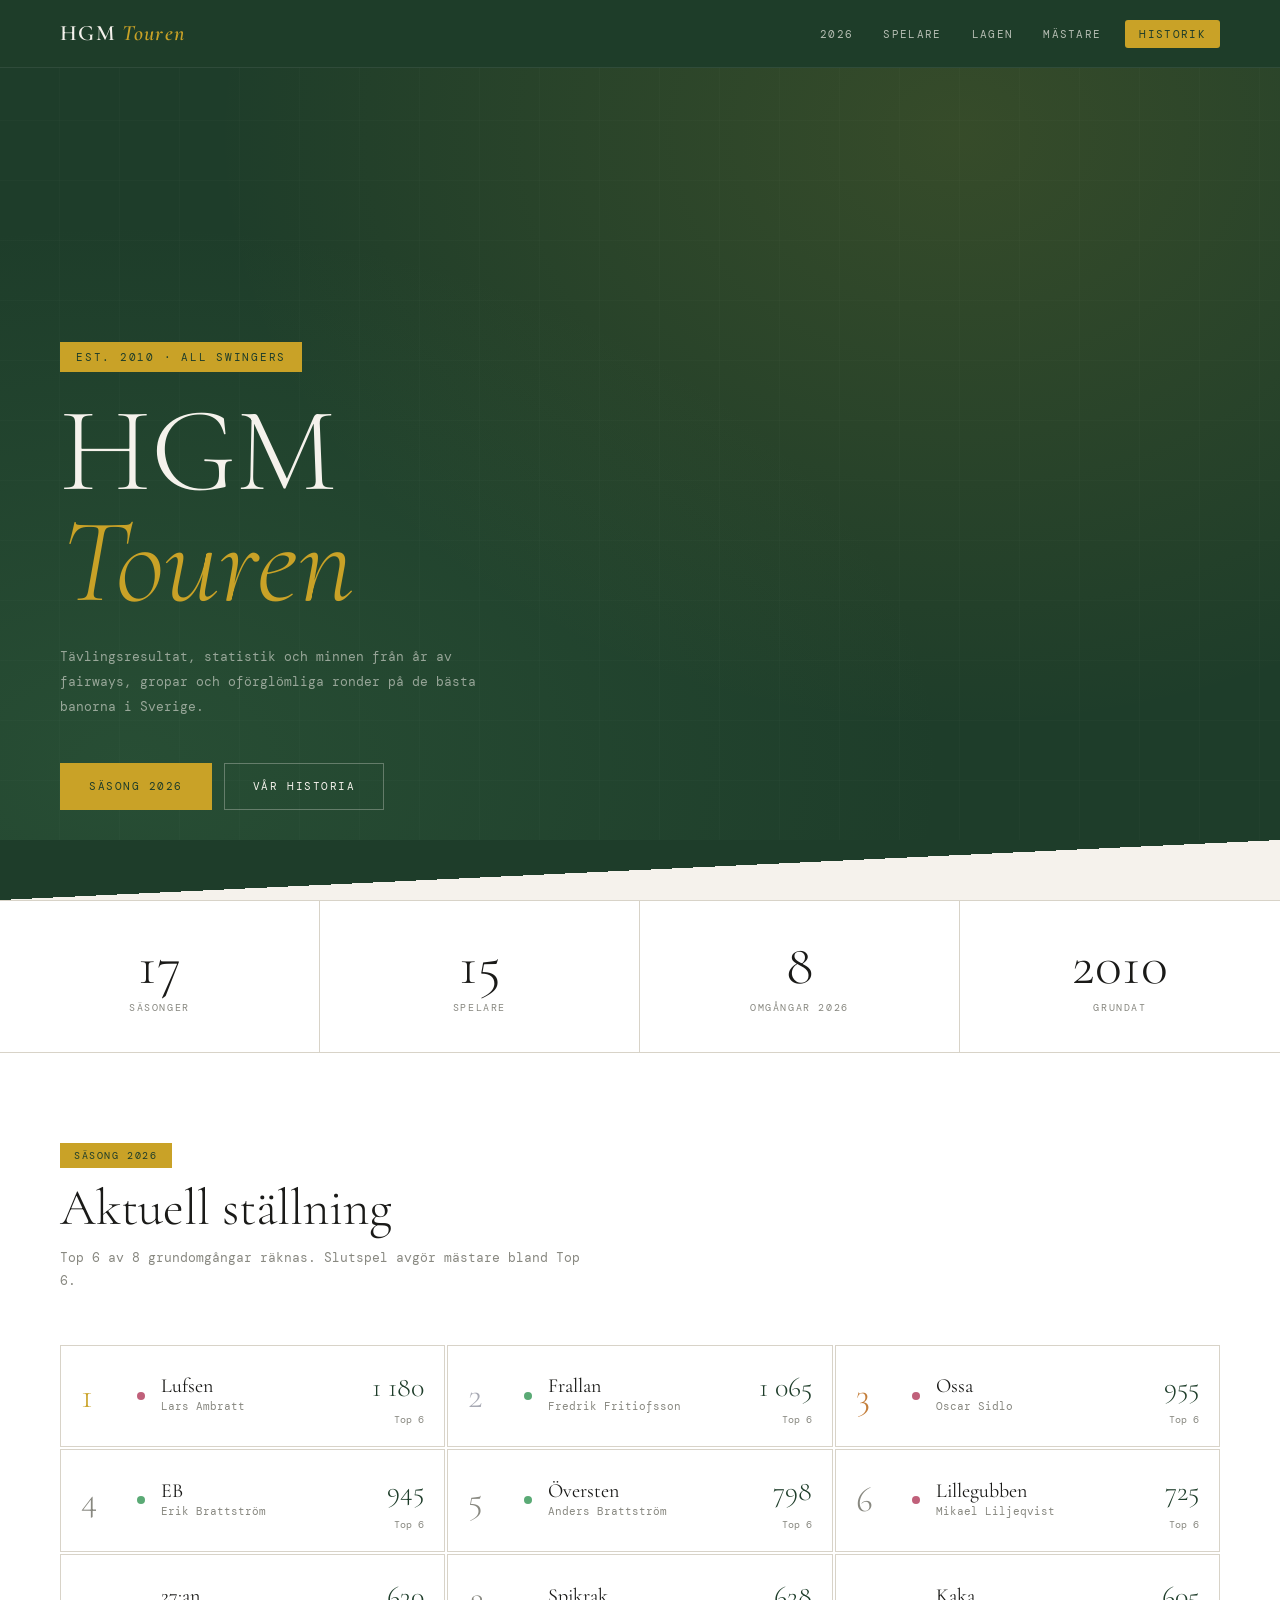
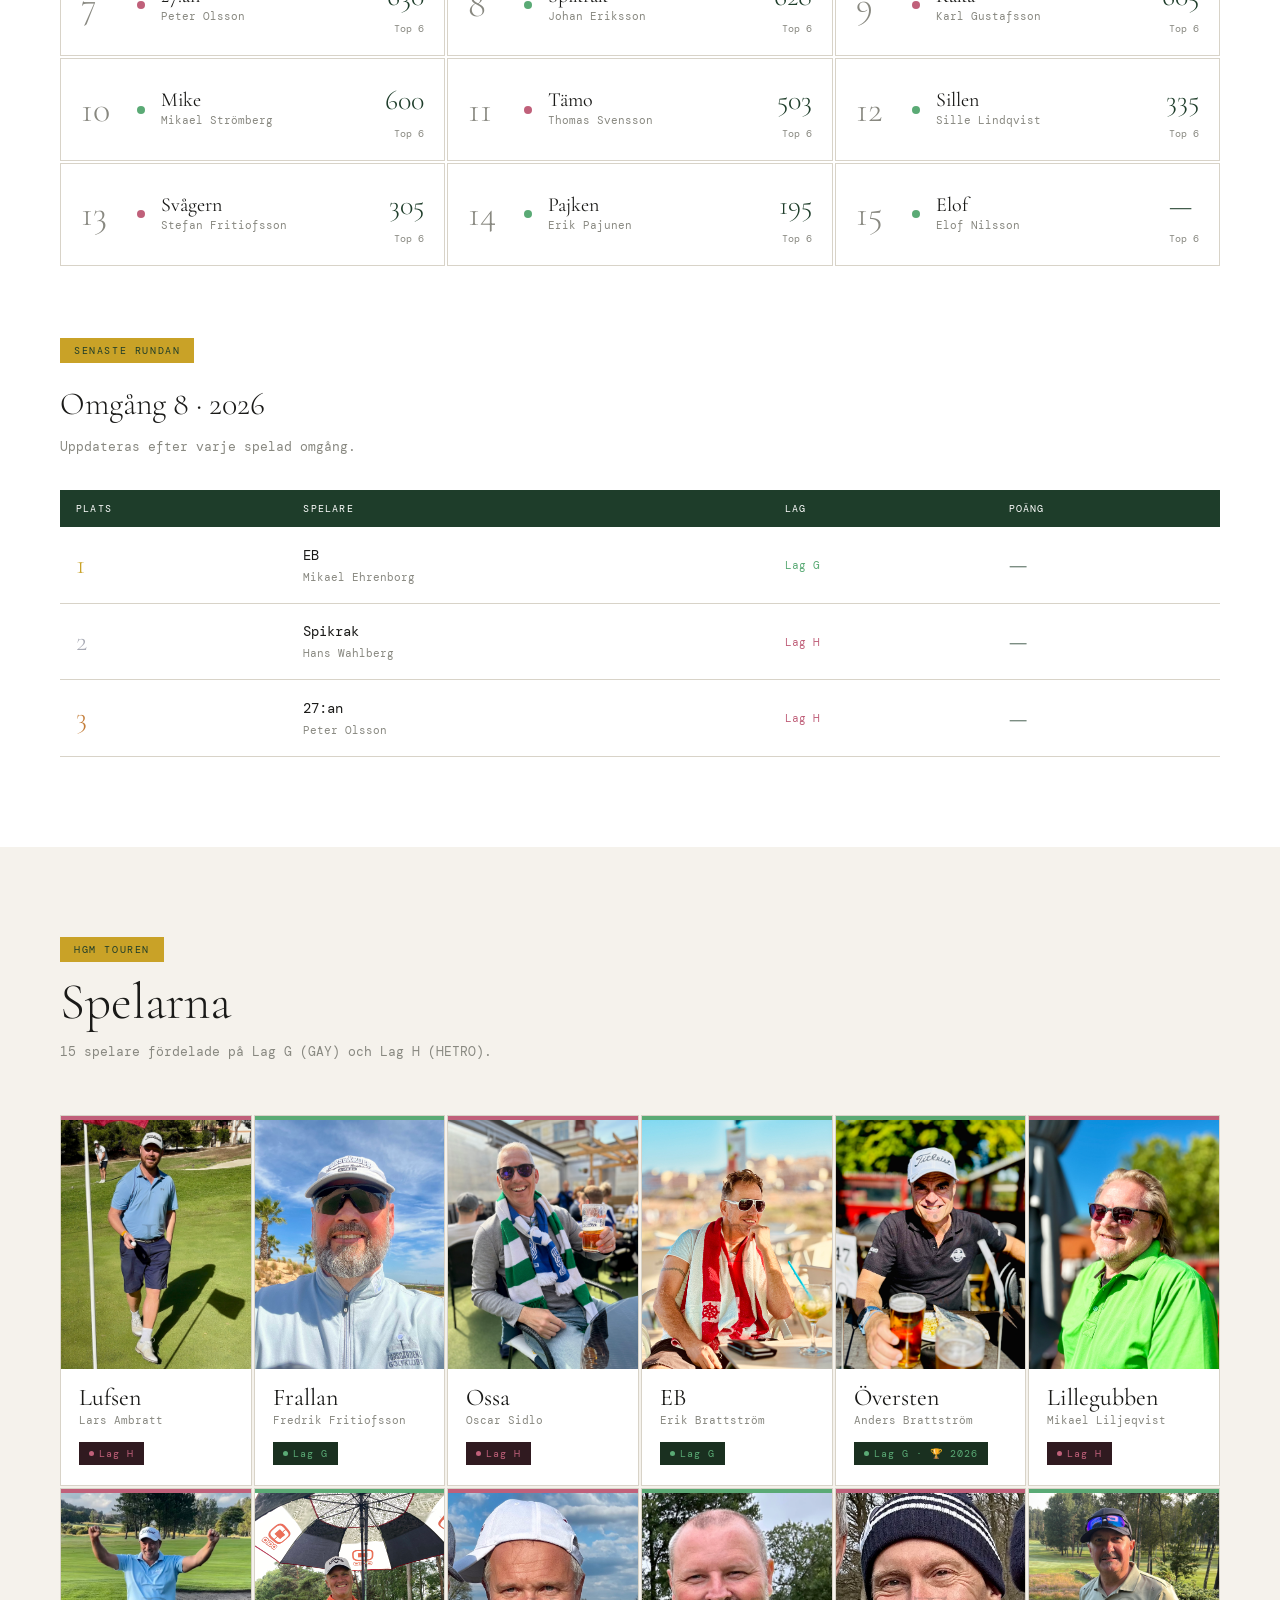
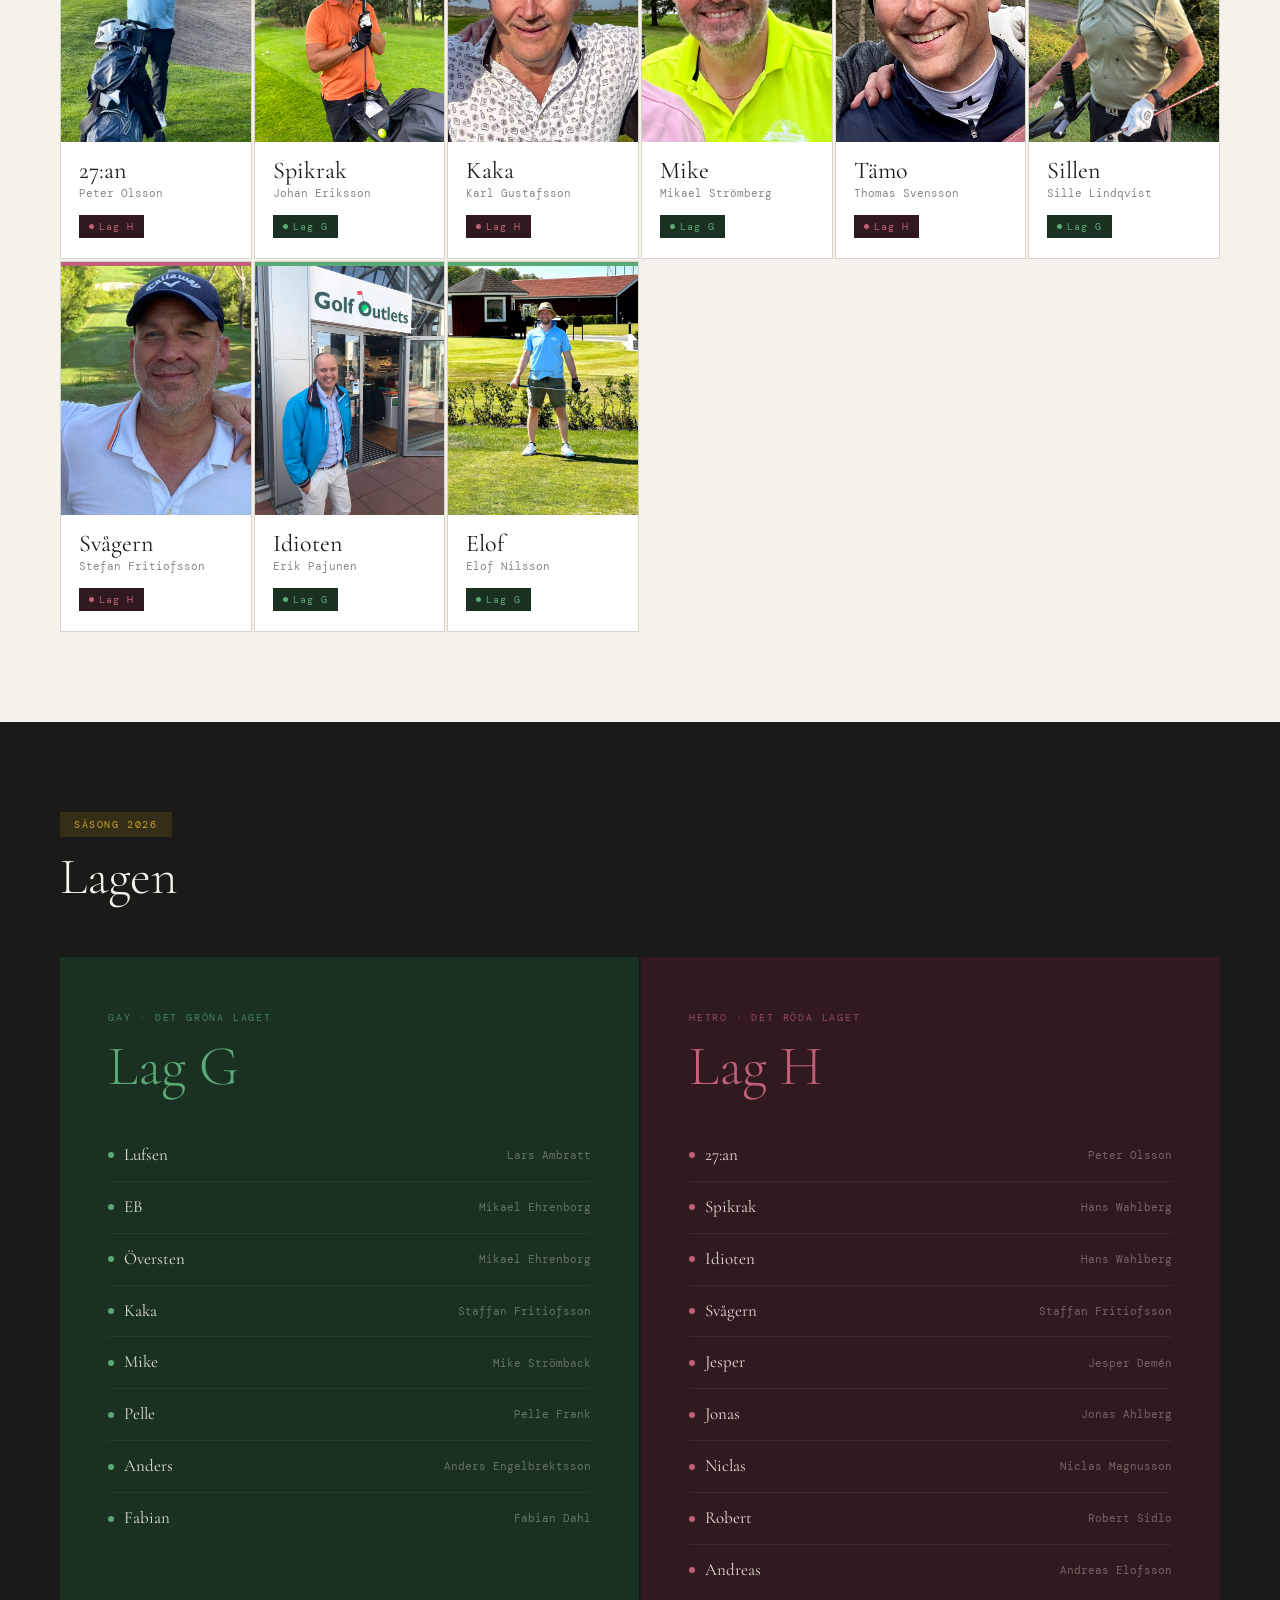
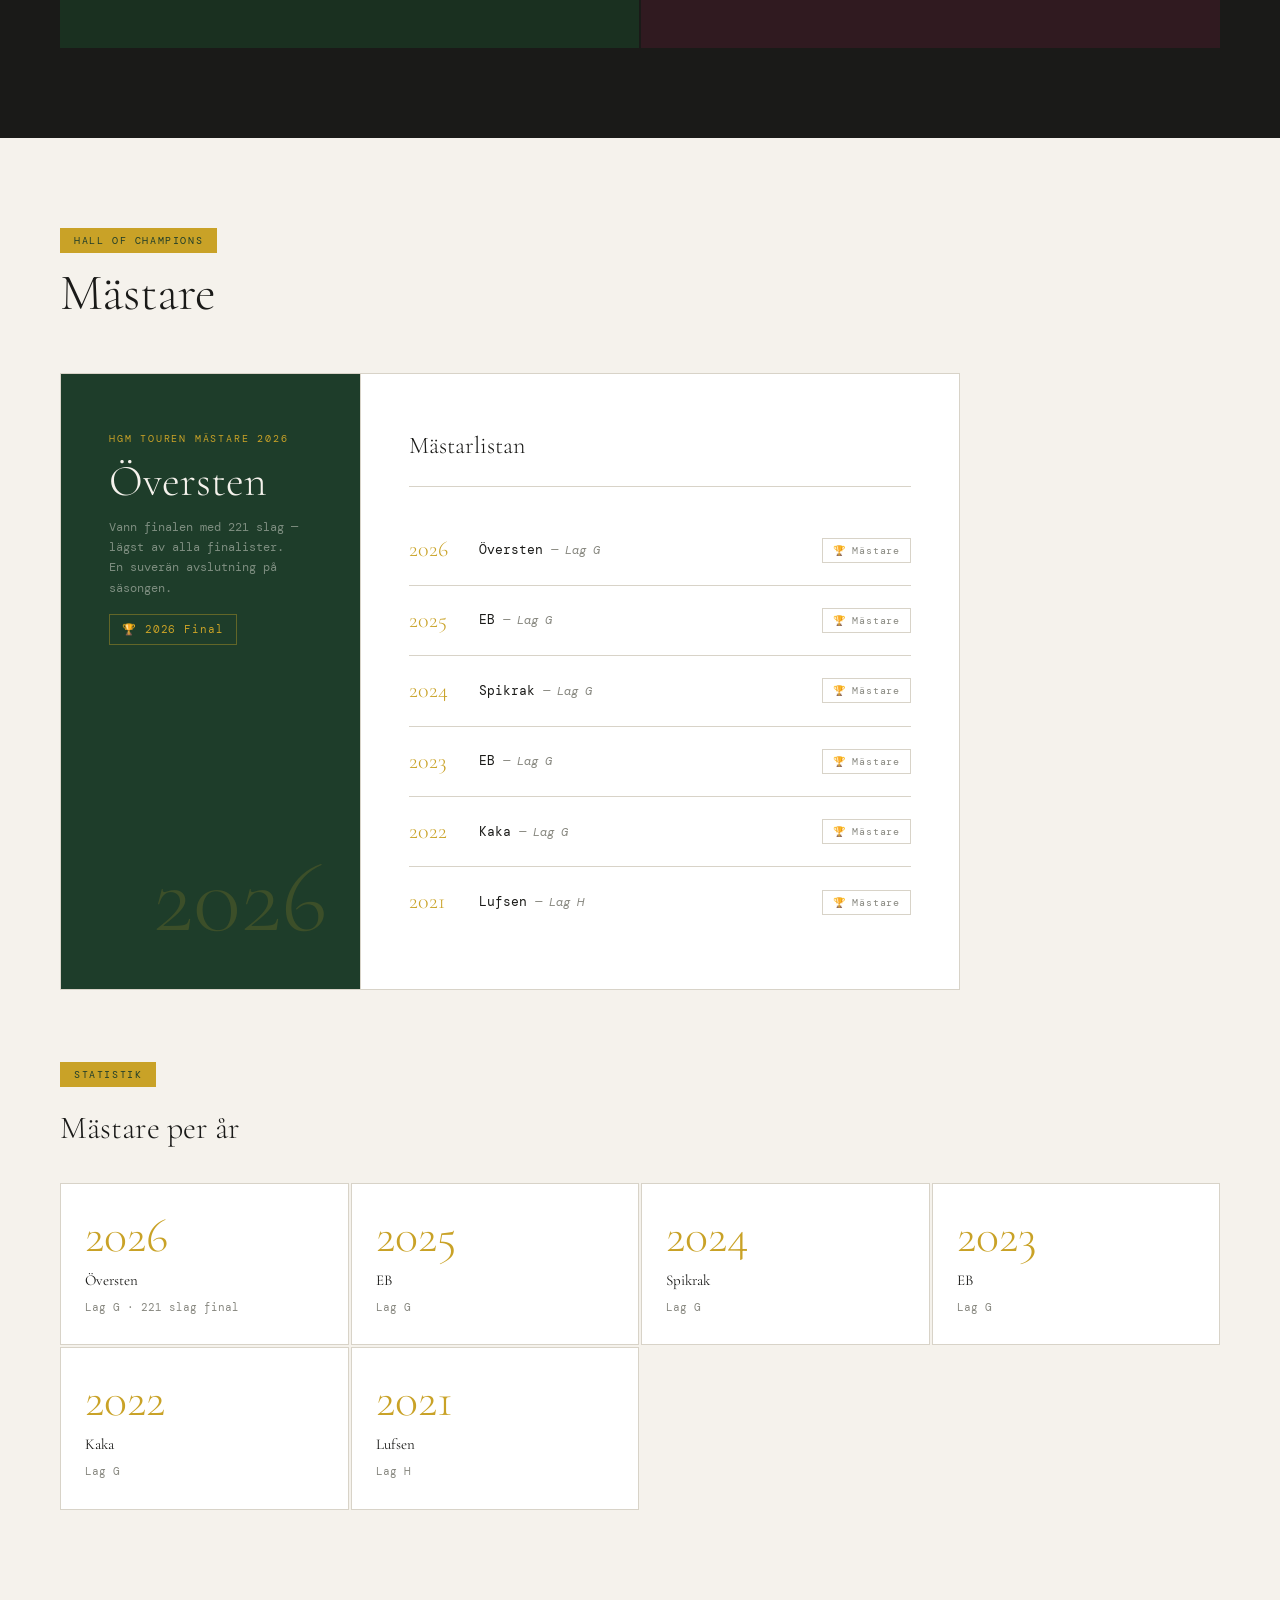
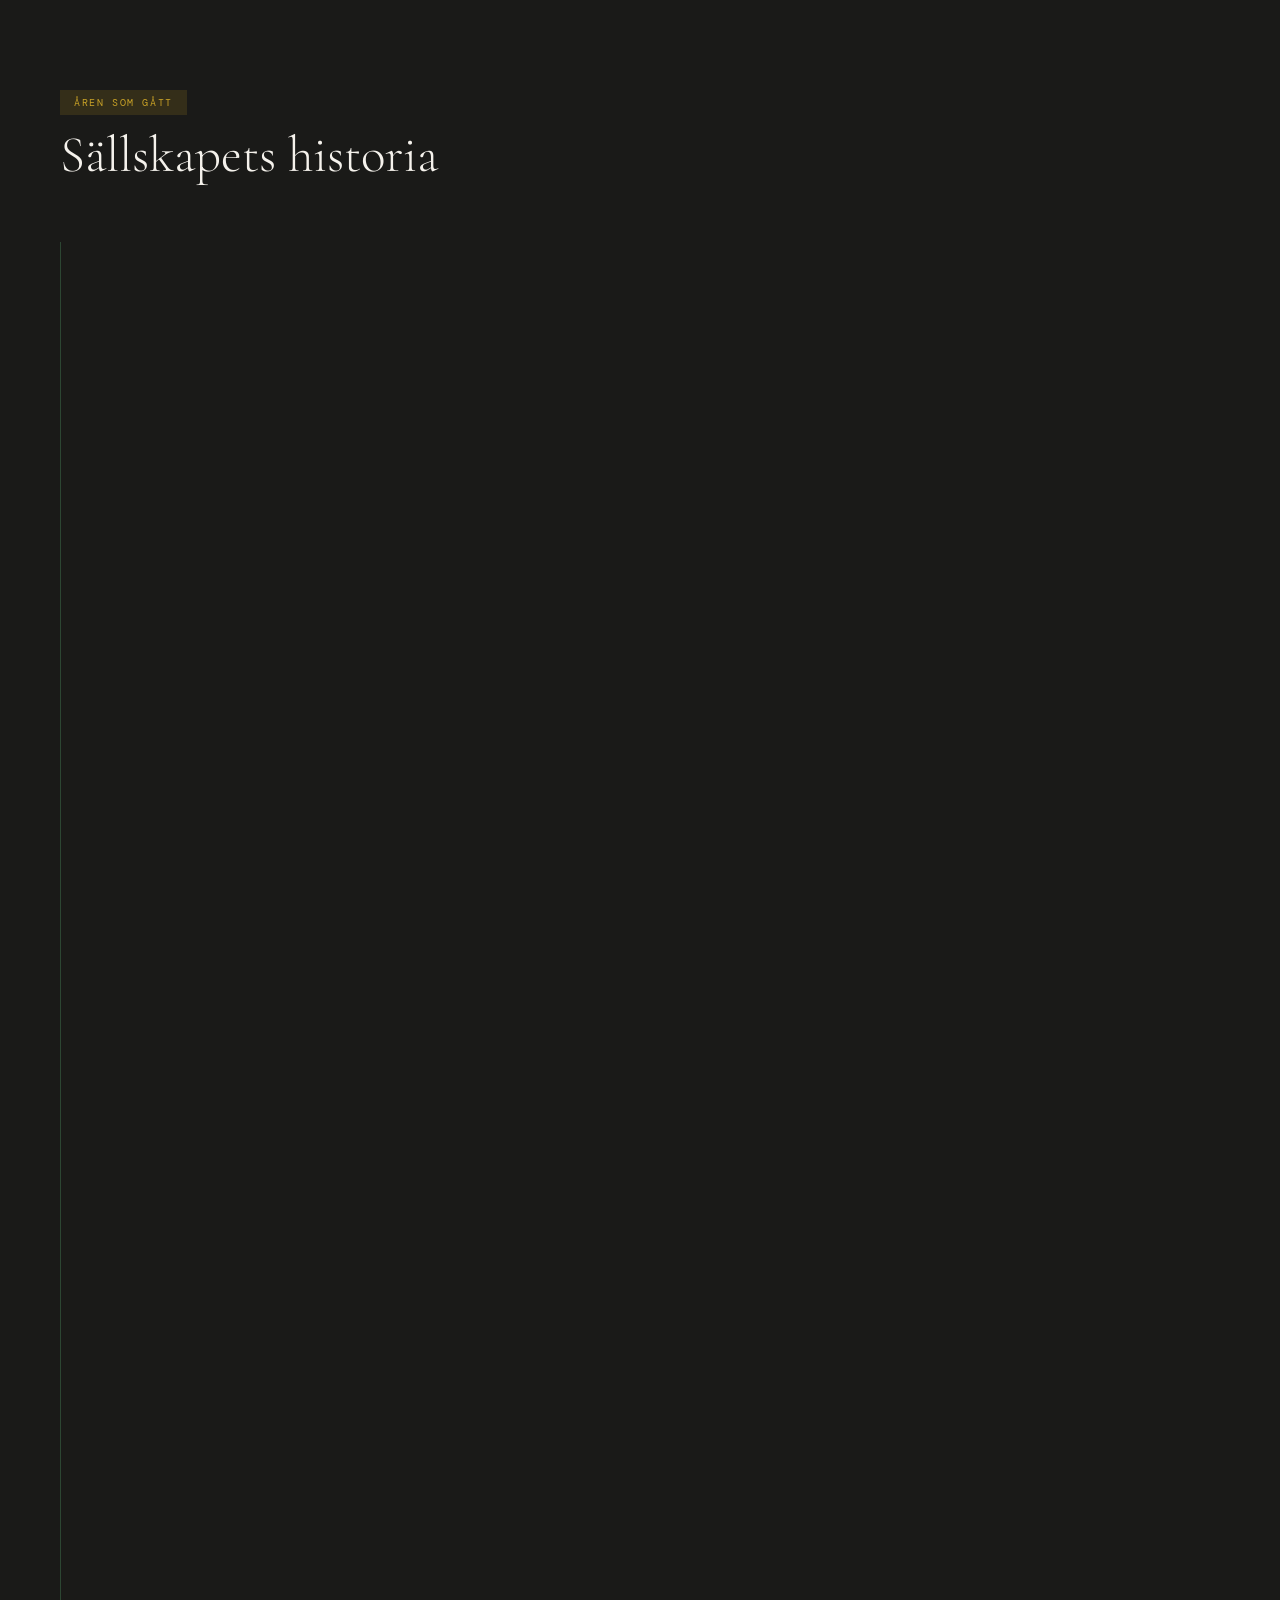
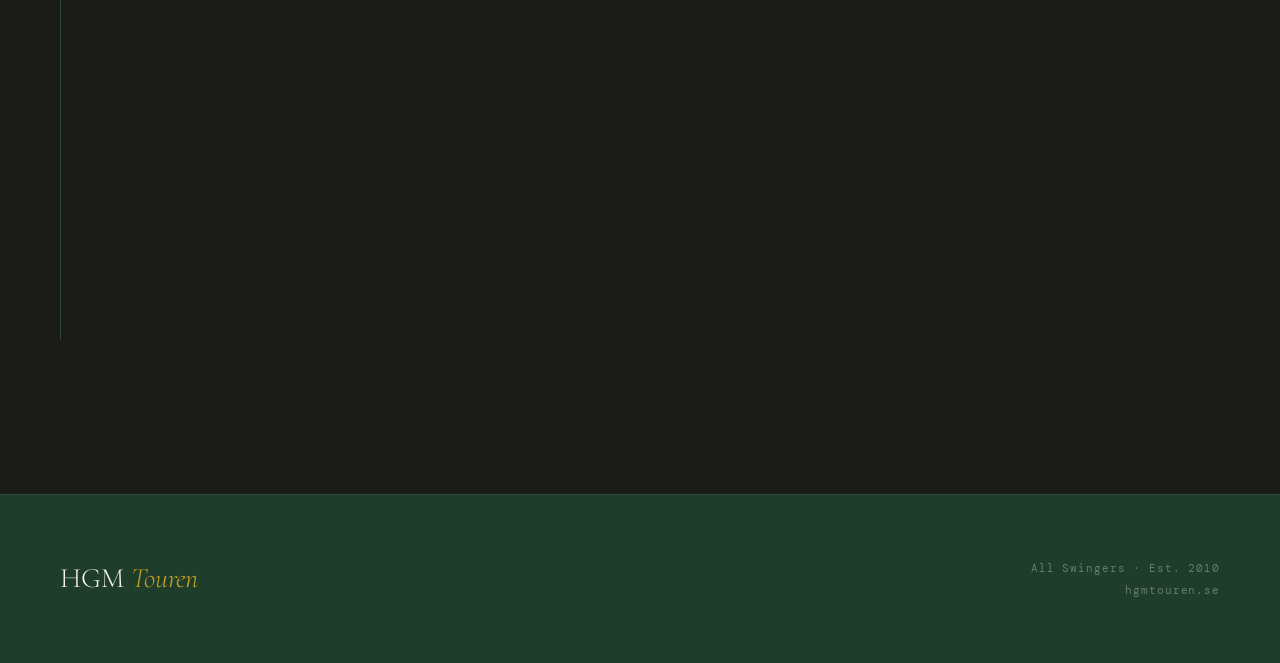
==== index.html @ 3f695461 "Lägg till spelarbilder och verklig 2026-data - 15 spelarfoton kopierade till /spelarna/ - Ställning " ====
<!DOCTYPE html>
<html lang="sv">
<head>
<meta charset="UTF-8">
<meta name="viewport" content="width=device-width, initial-scale=1.0">
<title>HGM Touren – All Swingers</title>
<link rel="preconnect" href="https://fonts.googleapis.com">
<link rel="stylesheet" href="https://fonts.googleapis.com/css2?family=Cormorant+Garamond:ital,wght@0,300;0,400;0,600;1,300;1,400&family=DM+Mono:wght@300;400&display=swap">
<style>
*, *::before, *::after { box-sizing: border-box; margin: 0; padding: 0; }

:root {
  --cream:  #f5f2ec;
  --dark:   #1a1a18;
  --green:  #1e3d2a;
  --green-mid: #2a5a3a;
  --green-light: #4a8a5a;
  --gold:   #c9a227;
  --muted:  #888880;
  --border: #d8d3c8;
  --white:  #ffffff;
  --lag-g-c: #5aaa75;
  --lag-h-c: #c0607a;
  --lag-g:  #1a3020;
  --lag-h:  #301a20;
}

html { scroll-behavior: smooth; }

body {
  font-family: 'DM Mono', monospace;
  background: var(--cream);
  color: var(--dark);
  font-size: 14px;
  line-height: 1.7;
}

/* ── NAV ── */
nav {
  position: fixed; top: 0; left: 0; right: 0; z-index: 200;
  display: flex; align-items: center; justify-content: space-between;
  padding: 0 60px; height: 68px;
  background: rgba(30,61,42,0.97);
  backdrop-filter: blur(10px);
  border-bottom: 1px solid rgba(255,255,255,0.08);
}
.nav-logo {
  font-family: 'Cormorant Garamond', serif;
  font-size: 22px; font-weight: 600; letter-spacing: 0.06em;
  color: var(--cream); text-decoration: none;
}
.nav-logo em { font-style: italic; color: var(--gold); }
.nav-links { display: flex; align-items: center; gap: 2px; list-style: none; }
.nav-links a {
  text-decoration: none; color: rgba(245,242,236,0.7);
  font-size: 11px; letter-spacing: 0.12em; text-transform: uppercase;
  padding: 7px 14px; border-radius: 3px;
  transition: background 0.2s, color 0.2s;
}
.nav-links a:hover { background: rgba(255,255,255,0.08); color: var(--cream); }
.nav-cta {
  background: var(--gold) !important; color: var(--green) !important;
  margin-left: 8px;
}

/* ── HERO ── */
.hero {
  min-height: 100vh;
  background: var(--green);
  display: flex; align-items: flex-end;
  padding: 100px 60px 90px;
  position: relative; overflow: hidden;
}
.hero-bg {
  position: absolute; inset: 0;
  background:
    radial-gradient(ellipse at 75% 15%, rgba(201,162,39,0.14) 0%, transparent 55%),
    radial-gradient(ellipse at 10% 85%, rgba(74,138,90,0.22) 0%, transparent 50%);
}
.hero-grid {
  position: absolute; inset: 0;
  background-image:
    repeating-linear-gradient(0deg, transparent, transparent 59px, rgba(255,255,255,0.03) 60px),
    repeating-linear-gradient(90deg, transparent, transparent 59px, rgba(255,255,255,0.03) 60px);
}
.hero-inner { position: relative; z-index: 2; max-width: 740px; }
.hero-tag {
  display: inline-block; margin-bottom: 24px;
  padding: 6px 16px;
  background: var(--gold); color: var(--green);
  font-size: 11px; letter-spacing: 0.16em; text-transform: uppercase;
}
.hero h1 {
  font-family: 'Cormorant Garamond', serif;
  font-size: clamp(64px, 11vw, 120px);
  font-weight: 300; line-height: 0.92;
  color: var(--cream);
}
.hero h1 em { font-style: italic; color: var(--gold); }
.hero p {
  margin-top: 28px; color: rgba(245,242,236,0.55);
  font-size: 13px; max-width: 440px; line-height: 1.9;
}
.hero-btns { display: flex; gap: 12px; flex-wrap: wrap; margin-top: 44px; }
.btn {
  display: inline-block; text-decoration: none;
  padding: 13px 28px;
  font-family: 'DM Mono', monospace;
  font-size: 11px; letter-spacing: 0.14em; text-transform: uppercase;
  border: 1px solid transparent; transition: all 0.2s;
}
.btn-gold { background: var(--gold); color: var(--green); }
.btn-gold:hover { opacity: 0.9; }
.btn-outline { border-color: rgba(245,242,236,0.3); color: var(--cream); }
.btn-outline:hover { border-color: var(--gold); color: var(--gold); }
.hero-divider {
  position: absolute; bottom: 0; left: 0; right: 0; height: 60px;
  background: linear-gradient(to bottom right, var(--green) 50%, var(--cream) 50%);
}

/* ── STATS BAR ── */
.stats-bar {
  display: grid; grid-template-columns: repeat(4, 1fr);
  background: var(--white);
  border-top: 1px solid var(--border); border-bottom: 1px solid var(--border);
}
.stat-box { padding: 36px 40px; text-align: center; border-right: 1px solid var(--border); }
.stat-box:last-child { border-right: none; }
.stat-num {
  font-family: 'Cormorant Garamond', serif;
  font-size: 56px; font-weight: 300; line-height: 1;
  color: var(--dark); display: block;
}
.stat-label { font-size: 10px; letter-spacing: 0.16em; text-transform: uppercase; color: var(--muted); margin-top: 6px; }

/* ── SECTION ── */
.section { padding: 90px 60px; }
.section-tag {
  display: inline-block; margin-bottom: 14px; padding: 4px 14px;
  background: var(--gold); color: var(--green);
  font-size: 10px; letter-spacing: 0.16em; text-transform: uppercase;
}
.section-title {
  font-family: 'Cormorant Garamond', serif;
  font-size: clamp(36px, 4vw, 56px); font-weight: 300; line-height: 1.05;
  color: var(--dark); margin-bottom: 10px;
}
.section-sub { color: var(--muted); font-size: 13px; max-width: 520px; line-height: 1.8; }
.section-header { margin-bottom: 52px; }

/* ── STÄLLNING ── */
.standing-grid {
  display: grid; grid-template-columns: repeat(auto-fill, minmax(300px, 1fr)); gap: 2px;
}
.standing-row {
  display: flex; align-items: center; gap: 16px; padding: 18px 20px;
  border: 1px solid var(--border); background: var(--white); transition: border-color 0.2s;
}
.standing-row:hover { border-color: var(--green-light); }
.standing-pos {
  font-family: 'Cormorant Garamond', serif;
  font-size: 36px; font-weight: 300; color: var(--muted); min-width: 40px; line-height: 1;
}
.standing-pos.gold   { color: var(--gold); }
.standing-pos.silver { color: #a8aab4; }
.standing-pos.bronze { color: #c47e3a; }
.standing-name { flex: 1; }
.standing-nickname {
  font-family: 'Cormorant Garamond', serif;
  font-size: 20px; font-weight: 400; line-height: 1.1; color: var(--dark);
}
.standing-fullname { font-size: 11px; color: var(--muted); }
.standing-pts { font-family: 'Cormorant Garamond', serif; font-size: 28px; font-weight: 300; color: var(--green); }
.standing-pts-lbl { font-size: 10px; color: var(--muted); text-align: right; }
.lag-pill { width: 8px; height: 8px; border-radius: 50%; flex-shrink: 0; }
.lag-pill.G { background: var(--lag-g-c); }
.lag-pill.H { background: var(--lag-h-c); }

/* ── SENASTE RUNDAN TABLE ── */
.lb-wrap { overflow-x: auto; margin-top: 32px; }
.lb-table { width: 100%; border-collapse: collapse; font-size: 13px; }
.lb-table th {
  text-align: left; padding: 10px 16px;
  font-size: 10px; letter-spacing: 0.12em; text-transform: uppercase;
  color: var(--white); background: var(--green); font-weight: 400;
}
.lb-table td { padding: 14px 16px; border-bottom: 1px solid var(--border); vertical-align: middle; }
.lb-table tr:hover td { background: rgba(201,162,39,0.04); }
.lb-rank {
  font-family: 'Cormorant Garamond', serif;
  font-size: 28px; font-weight: 300; color: var(--muted);
  min-width: 36px; display: inline-block;
}
.lb-rank.gold   { color: var(--gold); }
.lb-rank.silver { color: #a8aab4; }
.lb-rank.bronze { color: #c47e3a; }
.lb-player { font-size: 14px; }
.lb-player small { display: block; font-size: 11px; color: var(--muted); }
.lb-score {
  font-family: 'Cormorant Garamond', serif;
  font-size: 22px; font-weight: 300; color: var(--green);
}

/* ── SPELARE ── */
.players-grid {
  display: grid; grid-template-columns: repeat(auto-fill, minmax(190px, 1fr)); gap: 2px;
}
.player-card {
  background: var(--white); border: 1px solid var(--border);
  cursor: pointer; transition: border-color 0.2s, transform 0.15s;
}
.player-card:hover { border-color: var(--green-light); transform: translateY(-2px); }
.player-photo {
  width: 100%; aspect-ratio: 3/4; overflow: hidden; position: relative;
  background: linear-gradient(135deg, #e8e4dc, #d8d3c8);
}
.player-photo img { width: 100%; height: 100%; object-fit: cover; transition: transform 0.4s; }
.player-card:hover .player-photo img { transform: scale(1.04); }
.player-lag-bar { position: absolute; top: 0; left: 0; right: 0; height: 4px; }
.player-lag-bar.G { background: var(--lag-g-c); }
.player-lag-bar.H { background: var(--lag-h-c); }
.player-initials {
  position: absolute; inset: 0;
  display: flex; align-items: center; justify-content: center;
  font-family: 'Cormorant Garamond', serif;
  font-size: 60px; font-weight: 300; color: rgba(26,26,24,0.18);
}
.player-info { padding: 16px 18px 20px; }
.player-nick {
  font-family: 'Cormorant Garamond', serif;
  font-size: 24px; font-weight: 400; line-height: 1.1; color: var(--dark);
}
.player-full { font-size: 11px; color: var(--muted); margin-bottom: 10px; }
.player-badge {
  display: inline-flex; align-items: center; gap: 5px;
  padding: 3px 10px; font-size: 10px; letter-spacing: 0.1em;
}
.player-badge.G { background: var(--lag-g); color: var(--lag-g-c); }
.player-badge.H { background: var(--lag-h); color: var(--lag-h-c); }
.player-badge-dot { width: 5px; height: 5px; border-radius: 50%; background: currentColor; }

/* ── LAGEN ── */
.lag-section { background: var(--dark); padding: 90px 60px; }
.lag-section .section-title { color: var(--cream); }
.lag-split { display: grid; grid-template-columns: 1fr 1fr; gap: 2px; margin-top: 52px; }
.lag-panel { padding: 52px 48px; }
.lag-panel.G { background: var(--lag-g); }
.lag-panel.H { background: var(--lag-h); }
.lag-eyebrow { font-size: 10px; letter-spacing: 0.18em; text-transform: uppercase; margin-bottom: 12px; }
.lag-panel.G .lag-eyebrow { color: rgba(90,170,117,0.7); }
.lag-panel.H .lag-eyebrow { color: rgba(192,96,122,0.7); }
.lag-name {
  font-family: 'Cormorant Garamond', serif;
  font-size: 56px; font-weight: 300; line-height: 1; margin-bottom: 36px;
}
.lag-panel.G .lag-name { color: var(--lag-g-c); }
.lag-panel.H .lag-name { color: var(--lag-h-c); }
.lag-player {
  display: flex; align-items: center; gap: 10px; padding: 11px 0;
  border-bottom: 1px solid rgba(255,255,255,0.05);
  font-size: 13px; color: rgba(245,242,236,0.65);
}
.lag-player:last-child { border-bottom: none; }
.lag-dot { width: 6px; height: 6px; border-radius: 50%; flex-shrink: 0; }
.lag-panel.G .lag-dot { background: var(--lag-g-c); }
.lag-panel.H .lag-dot { background: var(--lag-h-c); }
.lag-smek { font-family: 'Cormorant Garamond', serif; font-size: 17px; color: rgba(245,242,236,0.9); }
.lag-realname { font-size: 11px; color: rgba(245,242,236,0.35); margin-left: auto; }

/* ── MÄSTARE ── */
.champion-wrap {
  display: grid; grid-template-columns: 1fr 2fr;
  border: 1px solid var(--border); max-width: 900px;
}
.champion-left {
  background: var(--green); padding: 56px 48px;
  display: flex; flex-direction: column; justify-content: space-between;
  position: relative; overflow: hidden;
}
.champion-left-year {
  font-family: 'Cormorant Garamond', serif;
  font-size: 100px; font-weight: 300; line-height: 1;
  color: rgba(201,162,39,0.18); position: absolute; bottom: 40px; right: 32px;
  pointer-events: none;
}
.champion-eyebrow { font-size: 10px; letter-spacing: 0.18em; text-transform: uppercase; color: var(--gold); margin-bottom: 12px; }
.champion-name {
  font-family: 'Cormorant Garamond', serif;
  font-size: 44px; font-weight: 300; line-height: 1.0; color: var(--cream); margin-bottom: 14px;
}
.champion-sub { font-size: 12px; color: rgba(245,242,236,0.45); line-height: 1.7; }
.champion-titles { display: flex; gap: 8px; flex-wrap: wrap; margin-top: 16px; }
.champion-title-chip {
  padding: 5px 12px; border: 1px solid rgba(201,162,39,0.4);
  color: var(--gold); font-size: 11px; letter-spacing: 0.08em;
}
.champion-right { background: var(--white); padding: 52px 48px; border-left: 1px solid var(--border); }
.champion-right h3 {
  font-family: 'Cormorant Garamond', serif;
  font-size: 24px; font-weight: 300; color: var(--dark);
  margin-bottom: 28px; padding-bottom: 20px; border-bottom: 1px solid var(--border);
}
.prev-row { display: flex; align-items: center; gap: 20px; padding: 16px 0; border-bottom: 1px solid var(--border); }
.prev-row:last-child { border-bottom: none; }
.prev-year { font-family: 'Cormorant Garamond', serif; font-size: 22px; color: var(--gold); font-weight: 300; min-width: 50px; }
.prev-name { flex: 1; font-size: 13px; }
.prev-chip { font-size: 10px; letter-spacing: 0.08em; padding: 3px 10px; border: 1px solid var(--border); color: var(--muted); }
.prev-chip.multi { border-color: rgba(201,162,39,0.5); color: var(--gold); }

/* ── HISTORIK ── */
.historik-section { background: var(--dark); padding: 90px 60px; }
.historik-section .section-title { color: var(--cream); }
.timeline { position: relative; padding-left: 32px; max-width: 680px; margin-top: 52px; }
.timeline::before { content: ''; position: absolute; left: 0; top: 8px; bottom: 8px; width: 1px; background: var(--green-light); opacity: 0.4; }
.timeline-item { position: relative; margin-bottom: 56px; opacity: 0; transform: translateX(-10px); transition: opacity 0.6s, transform 0.6s; }
.timeline-item.visible { opacity: 1; transform: none; }
.timeline-dot { position: absolute; left: -38px; top: 7px; width: 12px; height: 12px; border-radius: 50%; background: var(--gold); border: 2px solid var(--dark); }
.timeline-year { font-size: 10px; letter-spacing: 0.16em; text-transform: uppercase; color: var(--gold); margin-bottom: 10px; }
.timeline-headline { font-family: 'Cormorant Garamond', serif; font-size: 30px; font-weight: 300; color: var(--cream); margin-bottom: 12px; }
.timeline-text { color: rgba(245,242,236,0.5); font-size: 13px; max-width: 540px; line-height: 1.8; }
.timeline-badge { display: inline-block; margin-top: 14px; padding: 6px 16px; border: 1px solid var(--green-light); color: var(--green-light); font-size: 11px; letter-spacing: 0.08em; }

/* ── STATISTIK PER ÅR ── */
.stats-year-grid { display: grid; grid-template-columns: repeat(auto-fill, minmax(260px, 1fr)); gap: 2px; }
.stats-year-card {
  background: var(--white); border: 1px solid var(--border); padding: 28px 24px;
  transition: border-color 0.2s;
}
.stats-year-card:hover { border-color: var(--green-light); }
.stats-year-num {
  font-family: 'Cormorant Garamond', serif;
  font-size: 48px; font-weight: 300; color: var(--gold); line-height: 1;
}
.stats-year-winner { font-size: 15px; font-family: 'Cormorant Garamond', serif; color: var(--dark); margin: 8px 0 4px; }
.stats-year-smek { font-size: 11px; color: var(--muted); }

/* ── FOOTER ── */
footer {
  background: var(--green); padding: 60px;
  display: flex; align-items: center; justify-content: space-between;
  border-top: 1px solid rgba(255,255,255,0.06);
}
.footer-logo { font-family: 'Cormorant Garamond', serif; font-size: 28px; color: var(--cream); font-weight: 300; }
.footer-logo em { font-style: italic; color: var(--gold); }
.footer-right { font-size: 11px; color: rgba(245,242,236,0.35); text-align: right; letter-spacing: 0.08em; line-height: 2; }

/* ── RESPONSIVE ── */
@media (max-width: 900px) {
  nav { padding: 0 24px; }
  .hero, .section, .lag-section, .historik-section { padding: 80px 24px; }
  .hero { padding-bottom: 100px; }
  .stats-bar { grid-template-columns: 1fr 1fr; }
  .stat-box:nth-child(2) { border-right: none; }
  .champion-wrap { grid-template-columns: 1fr; }
  .champion-right { border-left: none; border-top: 1px solid var(--border); }
  .lag-split { grid-template-columns: 1fr; }
  footer { flex-direction: column; gap: 20px; text-align: center; }
  .footer-right { text-align: center; }
}
@media (max-width: 600px) {
  .nav-links a { padding: 7px 8px; font-size: 10px; }
}
</style>
</head>
<body>

<!-- NAV -->
<nav>
  <a href="/" class="nav-logo">HGM <em>Touren</em></a>
  <ul class="nav-links">
    <li><a href="#sasong2026">2026</a></li>
    <li><a href="#spelare">Spelare</a></li>
    <li><a href="#lagen">Lagen</a></li>
    <li><a href="#mastare">Mästare</a></li>
    <li><a href="#historik" class="nav-cta">Historik</a></li>
  </ul>
</nav>

<!-- HERO -->
<div class="hero">
  <div class="hero-bg"></div>
  <div class="hero-grid"></div>
  <div class="hero-inner">
    <span class="hero-tag">Est. 2010 · All Swingers</span>
    <h1>HGM<br><em>Touren</em></h1>
    <p>Tävlingsresultat, statistik och minnen från år av fairways, gropar och oförglömliga ronder på de bästa banorna i Sverige.</p>
    <div class="hero-btns">
      <a href="#sasong2026" class="btn btn-gold">Säsong 2026</a>
      <a href="#historik" class="btn btn-outline">Vår historia</a>
    </div>
  </div>
  <div class="hero-divider"></div>
</div>

<!-- STATS BAR -->
<div class="stats-bar">
  <div class="stat-box"><span class="stat-num">17</span><div class="stat-label">Säsonger</div></div>
  <div class="stat-box"><span class="stat-num">15</span><div class="stat-label">Spelare</div></div>
  <div class="stat-box"><span class="stat-num">8</span><div class="stat-label">Omgångar 2026</div></div>
  <div class="stat-box"><span class="stat-num">2010</span><div class="stat-label">Grundat</div></div>
</div>

<!-- SÄSONG 2026 — STÄLLNING -->
<section id="sasong2026" class="section" style="background:var(--white);">
  <div class="section-header">
    <span class="section-tag">Säsong 2026</span>
    <h2 class="section-title">Aktuell ställning</h2>
    <p class="section-sub">Top 6 av 8 grundomgångar räknas. Slutspel avgör mästare bland Top 6.</p>
  </div>
  <div class="standing-grid">

    <div class="standing-row">
      <span class="standing-pos gold">1</span>
      <span class="lag-pill H"></span>
      <div class="standing-name">
        <div class="standing-nickname">Lufsen</div>
        <div class="standing-fullname">Lars Ambratt</div>
      </div>
      <div><div class="standing-pts">1 180</div><div class="standing-pts-lbl">Top 6</div></div>
    </div>

    <div class="standing-row">
      <span class="standing-pos silver">2</span>
      <span class="lag-pill G"></span>
      <div class="standing-name">
        <div class="standing-nickname">Frallan</div>
        <div class="standing-fullname">Fredrik Fritiofsson</div>
      </div>
      <div><div class="standing-pts">1 065</div><div class="standing-pts-lbl">Top 6</div></div>
    </div>

    <div class="standing-row">
      <span class="standing-pos bronze">3</span>
      <span class="lag-pill H"></span>
      <div class="standing-name">
        <div class="standing-nickname">Ossa</div>
        <div class="standing-fullname">Oscar Sidlo</div>
      </div>
      <div><div class="standing-pts">955</div><div class="standing-pts-lbl">Top 6</div></div>
    </div>

    <div class="standing-row">
      <span class="standing-pos">4</span>
      <span class="lag-pill G"></span>
      <div class="standing-name">
        <div class="standing-nickname">EB</div>
        <div class="standing-fullname">Erik Brattström</div>
      </div>
      <div><div class="standing-pts">945</div><div class="standing-pts-lbl">Top 6</div></div>
    </div>

    <div class="standing-row">
      <span class="standing-pos">5</span>
      <span class="lag-pill G"></span>
      <div class="standing-name">
        <div class="standing-nickname">Översten</div>
        <div class="standing-fullname">Anders Brattström</div>
      </div>
      <div><div class="standing-pts">798</div><div class="standing-pts-lbl">Top 6</div></div>
    </div>

    <div class="standing-row">
      <span class="standing-pos">6</span>
      <span class="lag-pill H"></span>
      <div class="standing-name">
        <div class="standing-nickname">Lillegubben</div>
        <div class="standing-fullname">Mikael Liljeqvist</div>
      </div>
      <div><div class="standing-pts">725</div><div class="standing-pts-lbl">Top 6</div></div>
    </div>

    <div class="standing-row">
      <span class="standing-pos">7</span>
      <span class="lag-pill H"></span>
      <div class="standing-name">
        <div class="standing-nickname">27:an</div>
        <div class="standing-fullname">Peter Olsson</div>
      </div>
      <div><div class="standing-pts">630</div><div class="standing-pts-lbl">Top 6</div></div>
    </div>

    <div class="standing-row">
      <span class="standing-pos">8</span>
      <span class="lag-pill G"></span>
      <div class="standing-name">
        <div class="standing-nickname">Spikrak</div>
        <div class="standing-fullname">Johan Eriksson</div>
      </div>
      <div><div class="standing-pts">628</div><div class="standing-pts-lbl">Top 6</div></div>
    </div>

    <div class="standing-row">
      <span class="standing-pos">9</span>
      <span class="lag-pill H"></span>
      <div class="standing-name">
        <div class="standing-nickname">Kaka</div>
        <div class="standing-fullname">Karl Gustafsson</div>
      </div>
      <div><div class="standing-pts">605</div><div class="standing-pts-lbl">Top 6</div></div>
    </div>

    <div class="standing-row">
      <span class="standing-pos">10</span>
      <span class="lag-pill G"></span>
      <div class="standing-name">
        <div class="standing-nickname">Mike</div>
        <div class="standing-fullname">Mikael Strömberg</div>
      </div>
      <div><div class="standing-pts">600</div><div class="standing-pts-lbl">Top 6</div></div>
    </div>

    <div class="standing-row">
      <span class="standing-pos">11</span>
      <span class="lag-pill H"></span>
      <div class="standing-name">
        <div class="standing-nickname">Tämo</div>
        <div class="standing-fullname">Thomas Svensson</div>
      </div>
      <div><div class="standing-pts">503</div><div class="standing-pts-lbl">Top 6</div></div>
    </div>

    <div class="standing-row">
      <span class="standing-pos">12</span>
      <span class="lag-pill G"></span>
      <div class="standing-name">
        <div class="standing-nickname">Sillen</div>
        <div class="standing-fullname">Sille Lindqvist</div>
      </div>
      <div><div class="standing-pts">335</div><div class="standing-pts-lbl">Top 6</div></div>
    </div>

    <div class="standing-row">
      <span class="standing-pos">13</span>
      <span class="lag-pill H"></span>
      <div class="standing-name">
        <div class="standing-nickname">Svågern</div>
        <div class="standing-fullname">Stefan Fritiofsson</div>
      </div>
      <div><div class="standing-pts">305</div><div class="standing-pts-lbl">Top 6</div></div>
    </div>

    <div class="standing-row">
      <span class="standing-pos">14</span>
      <span class="lag-pill G"></span>
      <div class="standing-name">
        <div class="standing-nickname">Pajken</div>
        <div class="standing-fullname">Erik Pajunen</div>
      </div>
      <div><div class="standing-pts">195</div><div class="standing-pts-lbl">Top 6</div></div>
    </div>

    <div class="standing-row">
      <span class="standing-pos">15</span>
      <span class="lag-pill G"></span>
      <div class="standing-name">
        <div class="standing-nickname">Elof</div>
        <div class="standing-fullname">Elof Nilsson</div>
      </div>
      <div><div class="standing-pts">—</div><div class="standing-pts-lbl">Top 6</div></div>
    </div>

  </div>

  <!-- SENASTE RUNDAN -->
  <div style="margin-top:72px;">
    <span class="section-tag">Senaste rundan</span>
    <h3 style="font-family:'Cormorant Garamond',serif;font-size:32px;font-weight:300;color:var(--dark);margin-bottom:4px;">Omgång 8 · 2026</h3>
    <p class="section-sub" style="margin-bottom:0;">Uppdateras efter varje spelad omgång.</p>
    <div class="lb-wrap">
      <table class="lb-table">
        <thead>
          <tr>
            <th>Plats</th>
            <th>Spelare</th>
            <th>Lag</th>
            <th>Poäng</th>
          </tr>
        </thead>
        <tbody>
          <tr>
            <td><span class="lb-rank gold">1</span></td>
            <td class="lb-player">EB <small>Mikael Ehrenborg</small></td>
            <td><span style="color:var(--lag-g-c);font-size:11px;">Lag G</span></td>
            <td><span class="lb-score">—</span></td>
          </tr>
          <tr>
            <td><span class="lb-rank silver">2</span></td>
            <td class="lb-player">Spikrak <small>Hans Wahlberg</small></td>
            <td><span style="color:var(--lag-h-c);font-size:11px;">Lag H</span></td>
            <td><span class="lb-score">—</span></td>
          </tr>
          <tr>
            <td><span class="lb-rank bronze">3</span></td>
            <td class="lb-player">27:an <small>Peter Olsson</small></td>
            <td><span style="color:var(--lag-h-c);font-size:11px;">Lag H</span></td>
            <td><span class="lb-score">—</span></td>
          </tr>
        </tbody>
      </table>
    </div>
  </div>
</section>

<!-- SPELARNA -->
<section id="spelare" class="section">
  <div class="section-header">
    <span class="section-tag">HGM Touren</span>
    <h2 class="section-title">Spelarna</h2>
    <p class="section-sub">15 spelare fördelade på Lag G (GAY) och Lag H (HETRO).</p>
  </div>
  <div class="players-grid">

    <!-- Spelare med bilder -->
    <div class="player-card">
      <div class="player-photo">
        <div class="player-lag-bar H"></div>
        <img src="/spelarna/Lufsen.jpg" alt="Lufsen" onerror="this.style.display='none'">
        <div class="player-initials">L</div>
      </div>
      <div class="player-info">
        <div class="player-nick">Lufsen</div>
        <div class="player-full">Lars Ambratt</div>
        <span class="player-badge H"><span class="player-badge-dot"></span>Lag H</span>
      </div>
    </div>

    <div class="player-card">
      <div class="player-photo">
        <div class="player-lag-bar G"></div>
        <img src="/spelarna/Frallan.jpg" alt="Frallan" onerror="this.style.display='none'">
        <div class="player-initials">F</div>
      </div>
      <div class="player-info">
        <div class="player-nick">Frallan</div>
        <div class="player-full">Fredrik Fritiofsson</div>
        <span class="player-badge G"><span class="player-badge-dot"></span>Lag G</span>
      </div>
    </div>

    <div class="player-card">
      <div class="player-photo">
        <div class="player-lag-bar H"></div>
        <img src="/spelarna/Ossa.jpg" alt="Ossa" onerror="this.style.display='none'">
        <div class="player-initials">O</div>
      </div>
      <div class="player-info">
        <div class="player-nick">Ossa</div>
        <div class="player-full">Oscar Sidlo</div>
        <span class="player-badge H"><span class="player-badge-dot"></span>Lag H</span>
      </div>
    </div>

    <div class="player-card">
      <div class="player-photo">
        <div class="player-lag-bar G"></div>
        <img src="/spelarna/EB.jpg" alt="EB" onerror="this.style.display='none'">
        <div class="player-initials">E</div>
      </div>
      <div class="player-info">
        <div class="player-nick">EB</div>
        <div class="player-full">Erik Brattström</div>
        <span class="player-badge G"><span class="player-badge-dot"></span>Lag G</span>
      </div>
    </div>

    <div class="player-card">
      <div class="player-photo">
        <div class="player-lag-bar G"></div>
        <img src="/spelarna/Oversten.jpg" alt="Översten" onerror="this.style.display='none'">
        <div class="player-initials">Ö</div>
      </div>
      <div class="player-info">
        <div class="player-nick">Översten</div>
        <div class="player-full">Anders Brattström</div>
        <span class="player-badge G"><span class="player-badge-dot"></span>Lag G · 🏆 2026</span>
      </div>
    </div>

    <div class="player-card">
      <div class="player-photo">
        <div class="player-lag-bar H"></div>
        <img src="/spelarna/Lillegubben.jpg" alt="Lillegubben" onerror="this.style.display='none'">
        <div class="player-initials">L</div>
      </div>
      <div class="player-info">
        <div class="player-nick">Lillegubben</div>
        <div class="player-full">Mikael Liljeqvist</div>
        <span class="player-badge H"><span class="player-badge-dot"></span>Lag H</span>
      </div>
    </div>

    <div class="player-card">
      <div class="player-photo">
        <div class="player-lag-bar H"></div>
        <img src="/spelarna/27an.jpg" alt="27:an" onerror="this.style.display='none'">
        <div class="player-initials">P</div>
      </div>
      <div class="player-info">
        <div class="player-nick">27:an</div>
        <div class="player-full">Peter Olsson</div>
        <span class="player-badge H"><span class="player-badge-dot"></span>Lag H</span>
      </div>
    </div>

    <div class="player-card">
      <div class="player-photo">
        <div class="player-lag-bar G"></div>
        <img src="/spelarna/Spikrak.jpg" alt="Spikrak" onerror="this.style.display='none'">
        <div class="player-initials">S</div>
      </div>
      <div class="player-info">
        <div class="player-nick">Spikrak</div>
        <div class="player-full">Johan Eriksson</div>
        <span class="player-badge G"><span class="player-badge-dot"></span>Lag G</span>
      </div>
    </div>

    <div class="player-card">
      <div class="player-photo">
        <div class="player-lag-bar H"></div>
        <img src="/spelarna/Kaka.jpg" alt="Kaka" onerror="this.style.display='none'">
        <div class="player-initials">K</div>
      </div>
      <div class="player-info">
        <div class="player-nick">Kaka</div>
        <div class="player-full">Karl Gustafsson</div>
        <span class="player-badge H"><span class="player-badge-dot"></span>Lag H</span>
      </div>
    </div>

    <div class="player-card">
      <div class="player-photo">
        <div class="player-lag-bar G"></div>
        <img src="/spelarna/Mike.jpg" alt="Mike" onerror="this.style.display='none'">
        <div class="player-initials">M</div>
      </div>
      <div class="player-info">
        <div class="player-nick">Mike</div>
        <div class="player-full">Mikael Strömberg</div>
        <span class="player-badge G"><span class="player-badge-dot"></span>Lag G</span>
      </div>
    </div>

    <div class="player-card">
      <div class="player-photo">
        <div class="player-lag-bar H"></div>
        <img src="/spelarna/Tamo.jpg" alt="Tämo" onerror="this.style.display='none'">
        <div class="player-initials">T</div>
      </div>
      <div class="player-info">
        <div class="player-nick">Tämo</div>
        <div class="player-full">Thomas Svensson</div>
        <span class="player-badge H"><span class="player-badge-dot"></span>Lag H</span>
      </div>
    </div>

    <div class="player-card">
      <div class="player-photo">
        <div class="player-lag-bar G"></div>
        <img src="/spelarna/Sillen.jpg" alt="Sillen" onerror="this.style.display='none'">
        <div class="player-initials">S</div>
      </div>
      <div class="player-info">
        <div class="player-nick">Sillen</div>
        <div class="player-full">Sille Lindqvist</div>
        <span class="player-badge G"><span class="player-badge-dot"></span>Lag G</span>
      </div>
    </div>

    <div class="player-card">
      <div class="player-photo">
        <div class="player-lag-bar H"></div>
        <img src="/spelarna/Svagern.jpg" alt="Svågern" onerror="this.style.display='none'">
        <div class="player-initials">S</div>
      </div>
      <div class="player-info">
        <div class="player-nick">Svågern</div>
        <div class="player-full">Stefan Fritiofsson</div>
        <span class="player-badge H"><span class="player-badge-dot"></span>Lag H</span>
      </div>
    </div>

    <div class="player-card">
      <div class="player-photo">
        <div class="player-lag-bar G"></div>
        <img src="/spelarna/Idioten.jpg" alt="Idioten" onerror="this.style.display='none'">
        <div class="player-initials">I</div>
      </div>
      <div class="player-info">
        <div class="player-nick">Idioten</div>
        <div class="player-full">Erik Pajunen</div>
        <span class="player-badge G"><span class="player-badge-dot"></span>Lag G</span>
      </div>
    </div>

    <div class="player-card">
      <div class="player-photo">
        <div class="player-lag-bar G"></div>
        <img src="/spelarna/Elof.jpg" alt="Elof" onerror="this.style.display='none'">
        <div class="player-initials">E</div>
      </div>
      <div class="player-info">
        <div class="player-nick">Elof</div>
        <div class="player-full">Elof Nilsson</div>
        <span class="player-badge G"><span class="player-badge-dot"></span>Lag G</span>
      </div>
    </div>

  </div>
</section>

<!-- LAGEN -->
<section id="lagen" class="lag-section">
  <span class="section-tag" style="background:rgba(201,162,39,0.15);color:var(--gold);">Säsong 2026</span>
  <h2 class="section-title">Lagen</h2>
  <div class="lag-split">
    <div class="lag-panel G">
      <div class="lag-eyebrow">GAY · Det gröna laget</div>
      <div class="lag-name">Lag G</div>
      <div>
        <div class="lag-player"><span class="lag-dot"></span><span class="lag-smek">Lufsen</span><span class="lag-realname">Lars Ambratt</span></div>
        <div class="lag-player"><span class="lag-dot"></span><span class="lag-smek">EB</span><span class="lag-realname">Mikael Ehrenborg</span></div>
        <div class="lag-player"><span class="lag-dot"></span><span class="lag-smek">Översten</span><span class="lag-realname">Mikael Ehrenborg</span></div>
        <div class="lag-player"><span class="lag-dot"></span><span class="lag-smek">Kaka</span><span class="lag-realname">Staffan Fritiofsson</span></div>
        <div class="lag-player"><span class="lag-dot"></span><span class="lag-smek">Mike</span><span class="lag-realname">Mike Strömback</span></div>
        <div class="lag-player"><span class="lag-dot"></span><span class="lag-smek">Pelle</span><span class="lag-realname">Pelle Frank</span></div>
        <div class="lag-player"><span class="lag-dot"></span><span class="lag-smek">Anders</span><span class="lag-realname">Anders Engelbrektsson</span></div>
        <div class="lag-player"><span class="lag-dot"></span><span class="lag-smek">Fabian</span><span class="lag-realname">Fabian Dahl</span></div>
      </div>
    </div>
    <div class="lag-panel H">
      <div class="lag-eyebrow">HETRO · Det röda laget</div>
      <div class="lag-name">Lag H</div>
      <div>
        <div class="lag-player"><span class="lag-dot"></span><span class="lag-smek">27:an</span><span class="lag-realname">Peter Olsson</span></div>
        <div class="lag-player"><span class="lag-dot"></span><span class="lag-smek">Spikrak</span><span class="lag-realname">Hans Wahlberg</span></div>
        <div class="lag-player"><span class="lag-dot"></span><span class="lag-smek">Idioten</span><span class="lag-realname">Hans Wahlberg</span></div>
        <div class="lag-player"><span class="lag-dot"></span><span class="lag-smek">Svågern</span><span class="lag-realname">Staffan Fritiofsson</span></div>
        <div class="lag-player"><span class="lag-dot"></span><span class="lag-smek">Jesper</span><span class="lag-realname">Jesper Demén</span></div>
        <div class="lag-player"><span class="lag-dot"></span><span class="lag-smek">Jonas</span><span class="lag-realname">Jonas Ahlberg</span></div>
        <div class="lag-player"><span class="lag-dot"></span><span class="lag-smek">Niclas</span><span class="lag-realname">Niclas Magnusson</span></div>
        <div class="lag-player"><span class="lag-dot"></span><span class="lag-smek">Robert</span><span class="lag-realname">Robert Sidlo</span></div>
        <div class="lag-player"><span class="lag-dot"></span><span class="lag-smek">Andreas</span><span class="lag-realname">Andreas Elofsson</span></div>
      </div>
    </div>
  </div>
</section>

<!-- MÄSTARE -->
<section id="mastare" class="section">
  <div class="section-header">
    <span class="section-tag">Hall of Champions</span>
    <h2 class="section-title">Mästare</h2>
  </div>
  <div class="champion-wrap">
    <div class="champion-left">
      <div class="champion-left-year">2026</div>
      <div>
        <div class="champion-eyebrow">HGM Touren Mästare 2026</div>
        <div class="champion-name">Översten</div>
        <div class="champion-sub">Vann finalen med 221 slag — lägst av alla finalister.<br>En suverän avslutning på säsongen.</div>
        <div class="champion-titles">
          <span class="champion-title-chip">🏆 2026 Final</span>
        </div>
      </div>
    </div>
    <div class="champion-right">
      <h3>Mästarlistan</h3>
      <div class="prev-row">
        <span class="prev-year">2026</span>
        <span class="prev-name">Översten <em style="font-style:italic;color:var(--muted);font-size:12px;">— Lag G</em></span>
        <span class="prev-chip">🏆 Mästare</span>
      </div>
      <div class="prev-row">
        <span class="prev-year">2025</span>
        <span class="prev-name">EB <em style="font-style:italic;color:var(--muted);font-size:12px;">— Lag G</em></span>
        <span class="prev-chip">🏆 Mästare</span>
      </div>
      <div class="prev-row">
        <span class="prev-year">2024</span>
        <span class="prev-name">Spikrak <em style="font-style:italic;color:var(--muted);font-size:12px;">— Lag G</em></span>
        <span class="prev-chip">🏆 Mästare</span>
      </div>
      <div class="prev-row">
        <span class="prev-year">2023</span>
        <span class="prev-name">EB <em style="font-style:italic;color:var(--muted);font-size:12px;">— Lag G</em></span>
        <span class="prev-chip">🏆 Mästare</span>
      </div>
      <div class="prev-row">
        <span class="prev-year">2022</span>
        <span class="prev-name">Kaka <em style="font-style:italic;color:var(--muted);font-size:12px;">— Lag G</em></span>
        <span class="prev-chip">🏆 Mästare</span>
      </div>
      <div class="prev-row">
        <span class="prev-year">2021</span>
        <span class="prev-name">Lufsen <em style="font-style:italic;color:var(--muted);font-size:12px;">— Lag H</em></span>
        <span class="prev-chip">🏆 Mästare</span>
      </div>
    </div>
  </div>

  <!-- STATISTIK PER ÅR -->
  <div style="margin-top:72px;">
    <span class="section-tag">Statistik</span>
    <h3 style="font-family:'Cormorant Garamond',serif;font-size:32px;font-weight:300;color:var(--dark);margin-bottom:28px;">Mästare per år</h3>
    <div class="stats-year-grid">
      <div class="stats-year-card">
        <div class="stats-year-num">2026</div>
        <div class="stats-year-winner">Översten</div>
        <div class="stats-year-smek">Lag G · 221 slag final</div>
      </div>
      <div class="stats-year-card">
        <div class="stats-year-num">2025</div>
        <div class="stats-year-winner">EB</div>
        <div class="stats-year-smek">Lag G</div>
      </div>
      <div class="stats-year-card">
        <div class="stats-year-num">2024</div>
        <div class="stats-year-winner">Spikrak</div>
        <div class="stats-year-smek">Lag G</div>
      </div>
      <div class="stats-year-card">
        <div class="stats-year-num">2023</div>
        <div class="stats-year-winner">EB</div>
        <div class="stats-year-smek">Lag G</div>
      </div>
      <div class="stats-year-card">
        <div class="stats-year-num">2022</div>
        <div class="stats-year-winner">Kaka</div>
        <div class="stats-year-smek">Lag G</div>
      </div>
      <div class="stats-year-card">
        <div class="stats-year-num">2021</div>
        <div class="stats-year-winner">Lufsen</div>
        <div class="stats-year-smek">Lag H</div>
      </div>
    </div>
  </div>
</section>

<!-- HISTORIK -->
<section id="historik" class="historik-section">
  <span class="section-tag" style="background:rgba(201,162,39,0.15);color:var(--gold);">Åren som gått</span>
  <h2 class="section-title">Sällskapets historia</h2>
  <div class="timeline">

    <div class="timeline-item">
      <div class="timeline-dot"></div>
      <p class="timeline-year">2026 · Säsong 17</p>
      <h3 class="timeline-headline">Överkörsten vinner finalen</h3>
      <p class="timeline-text">Übersten tar sig till slutspelet som femma i grundomgångarna och levererar sedan ett mästarslagspel i finalen med 221 slag — lägst av samtliga finalister. En title som förvånade många.</p>
      <span class="timeline-badge">🏆 Mästare: Översten</span>
    </div>

    <div class="timeline-item">
      <div class="timeline-dot"></div>
      <p class="timeline-year">2025 · Säsong 16</p>
      <h3 class="timeline-headline">EB återtar kronan</h3>
      <p class="timeline-text">Efter Hans Wahlbergs titelår 2024 är Mikael tillbaka på toppen. En stark säsong med imponerande konsistens från start till slutspel.</p>
      <span class="timeline-badge">🏆 Mästare: Mikael Ehrenborg</span>
    </div>

    <div class="timeline-item">
      <div class="timeline-dot"></div>
      <p class="timeline-year">2024 · Säsong 15</p>
      <h3 class="timeline-headline">Wahlberg bryter serien</h3>
      <p class="timeline-text">Hans Wahlberg — känd som både Spikrak och Idioten — tar sin första och hittills enda titel. En oväntat dramatisk säsongsavslutning ger Lag H anledning att fira.</p>
      <span class="timeline-badge">🏆 Mästare: Hans Wahlberg</span>
    </div>

    <div class="timeline-item">
      <div class="timeline-dot"></div>
      <p class="timeline-year">2023 · Säsong 14</p>
      <h3 class="timeline-headline">Mikaels första titel</h3>
      <p class="timeline-text">Mikael Ehrenborg tar sin första HGM Touren-titel. Ingen anar då att han ska vinna ytterligare två av de kommande tre säsongerna.</p>
      <span class="timeline-badge">🏆 Mästare: Mikael Ehrenborg</span>
    </div>

    <div class="timeline-item">
      <div class="timeline-dot"></div>
      <p class="timeline-year">2022 · Säsong 13</p>
      <h3 class="timeline-headline">Staffan segrar</h3>
      <p class="timeline-text">Staffan Fritiofsson — med smeknamnen Kaka och Svågern — kröns till mästare. En välförtjänt titel för ett av tourens mest igenkännbara ansikten.</p>
      <span class="timeline-badge">🏆 Mästare: Staffan Fritiofsson</span>
    </div>

    <div class="timeline-item">
      <div class="timeline-dot"></div>
      <p class="timeline-year">2021 · Säsong 12</p>
      <h3 class="timeline-headline">Lars tar Lille Gubbens titel</h3>
      <p class="timeline-text">Lars Ambratt, känd som Lille Gubben, vinner mästartiteln. HGM Touren fortsätter att leverera högt spel och stark gemenskap.</p>
      <span class="timeline-badge">🏆 Mästare: Lars Ambratt</span>
    </div>

    <div class="timeline-item">
      <div class="timeline-dot"></div>
      <p class="timeline-year">2010 · Säsong 1</p>
      <h3 class="timeline-headline">Allt börjar</h3>
      <p class="timeline-text">En handfull golfare med ett gemensamt intresse bildar HGM Touren. Sällskapet som skulle växa till 15 spelare och 17 säsonger av fairways och gemenskap.</p>
      <span class="timeline-badge">⛳ HGM Touren grundas</span>
    </div>

  </div>
</section>

<footer>
  <div class="footer-logo">HGM <em>Touren</em></div>
  <div class="footer-right">
    All Swingers · Est. 2010<br>
    hgmtouren.se
  </div>
</footer>

<script>
const items = document.querySelectorAll('.timeline-item');
const obs = new IntersectionObserver(entries => {
  entries.forEach((e, i) => {
    if (e.isIntersecting) setTimeout(() => e.target.classList.add('visible'), i * 80);
  });
}, { threshold: 0.1 });
items.forEach(el => obs.observe(el));
</script>
</body>
</html>
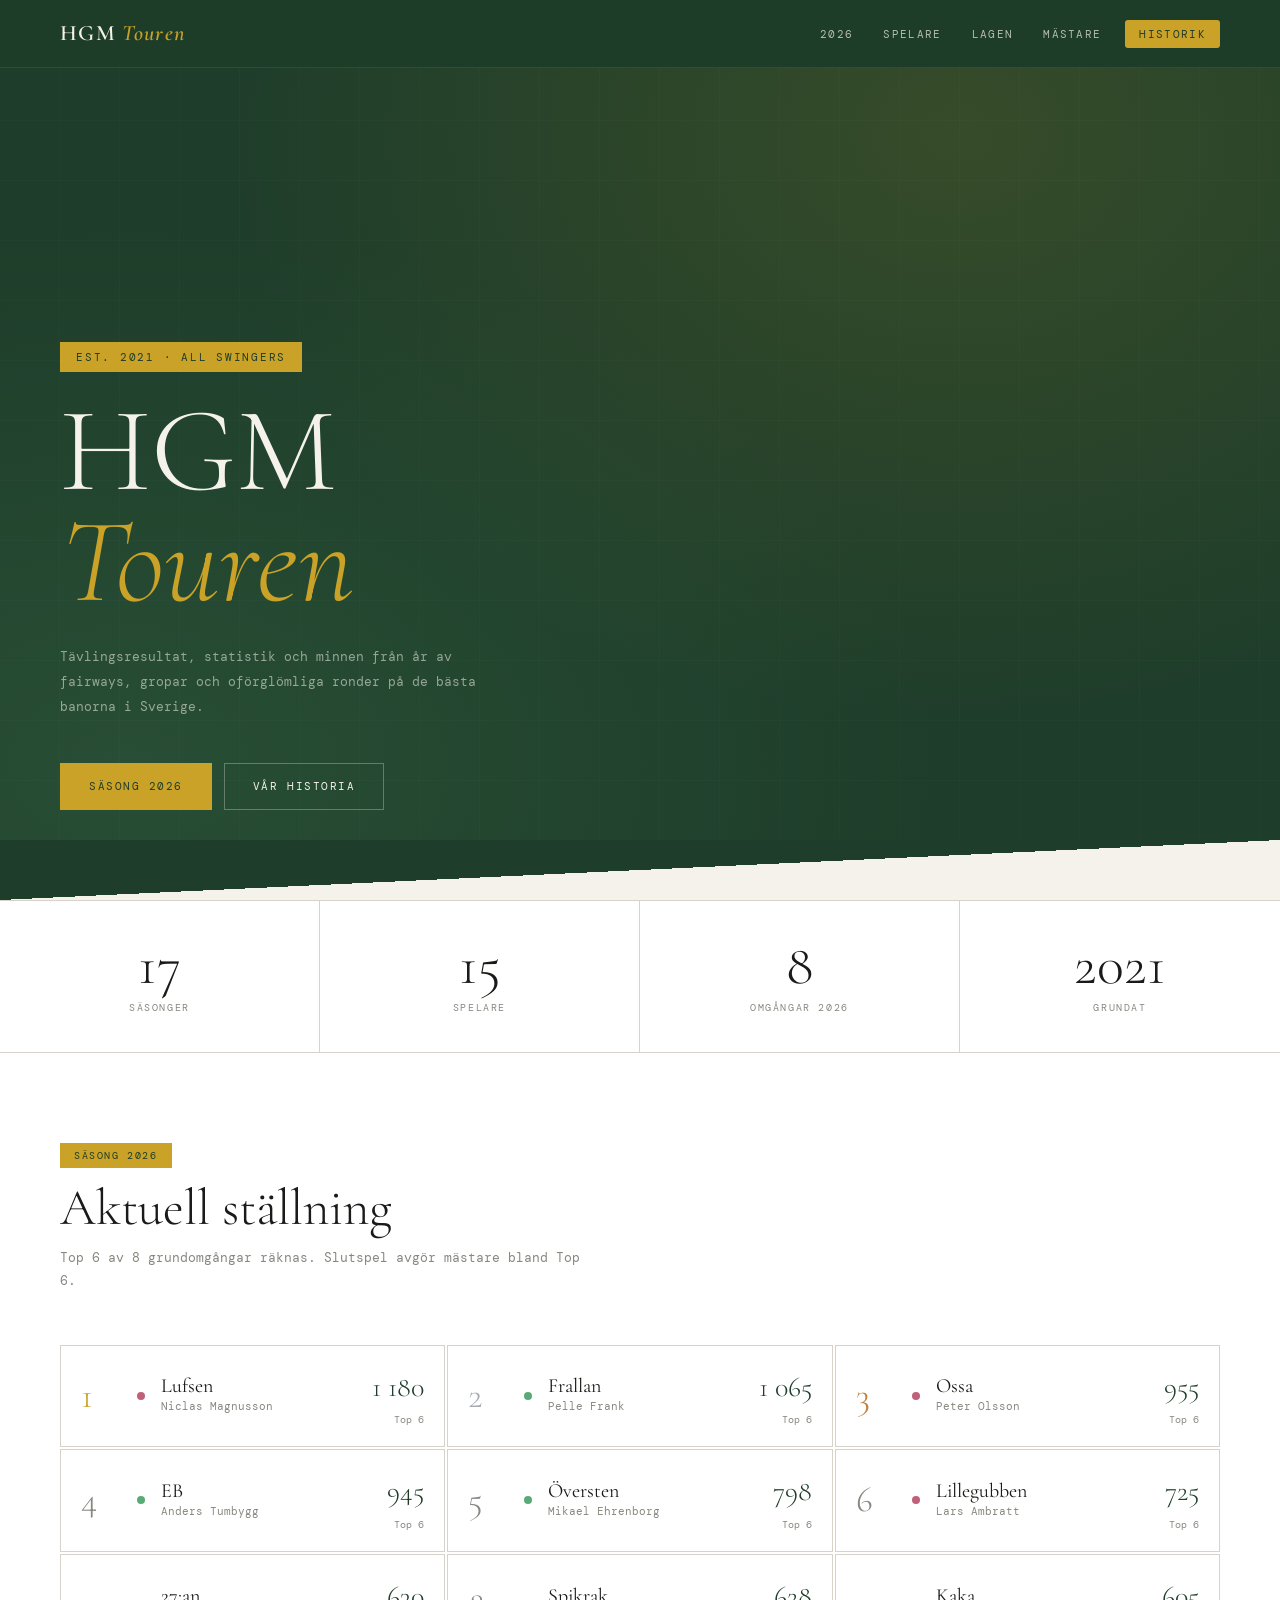
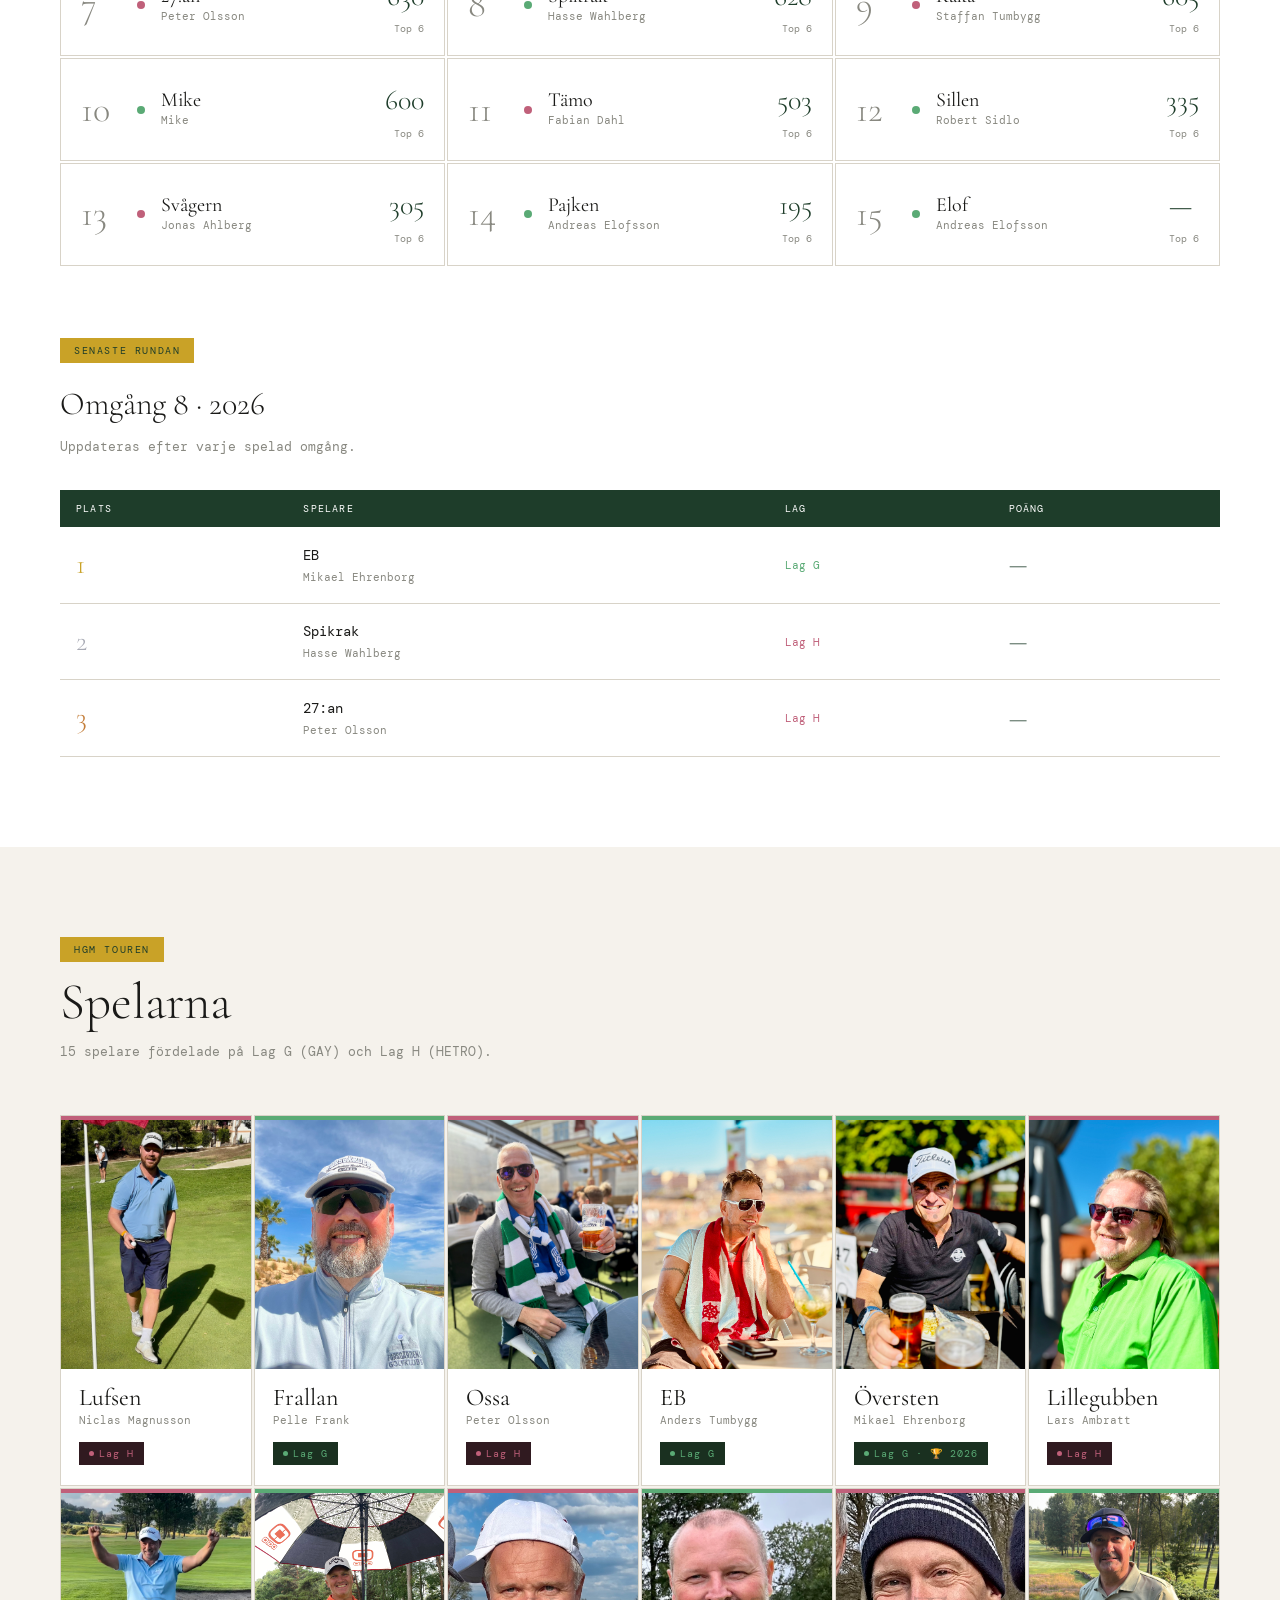
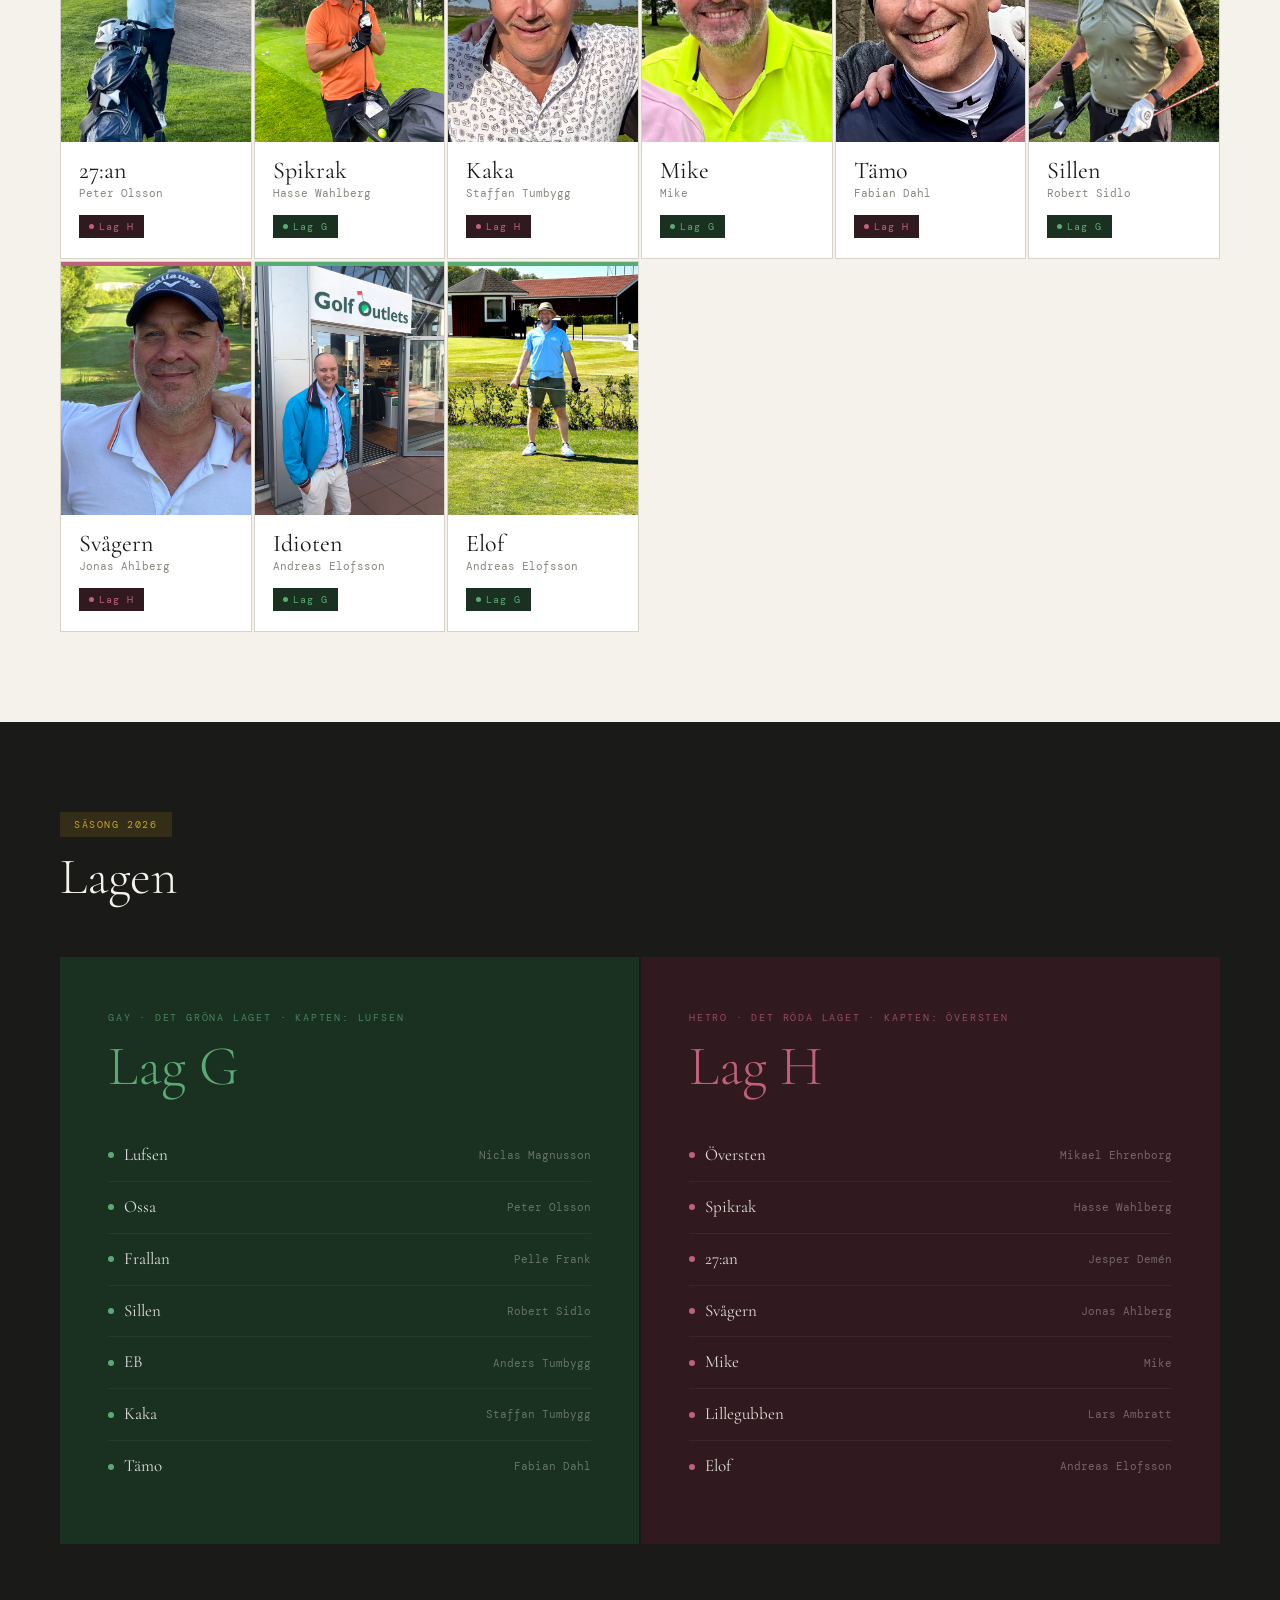
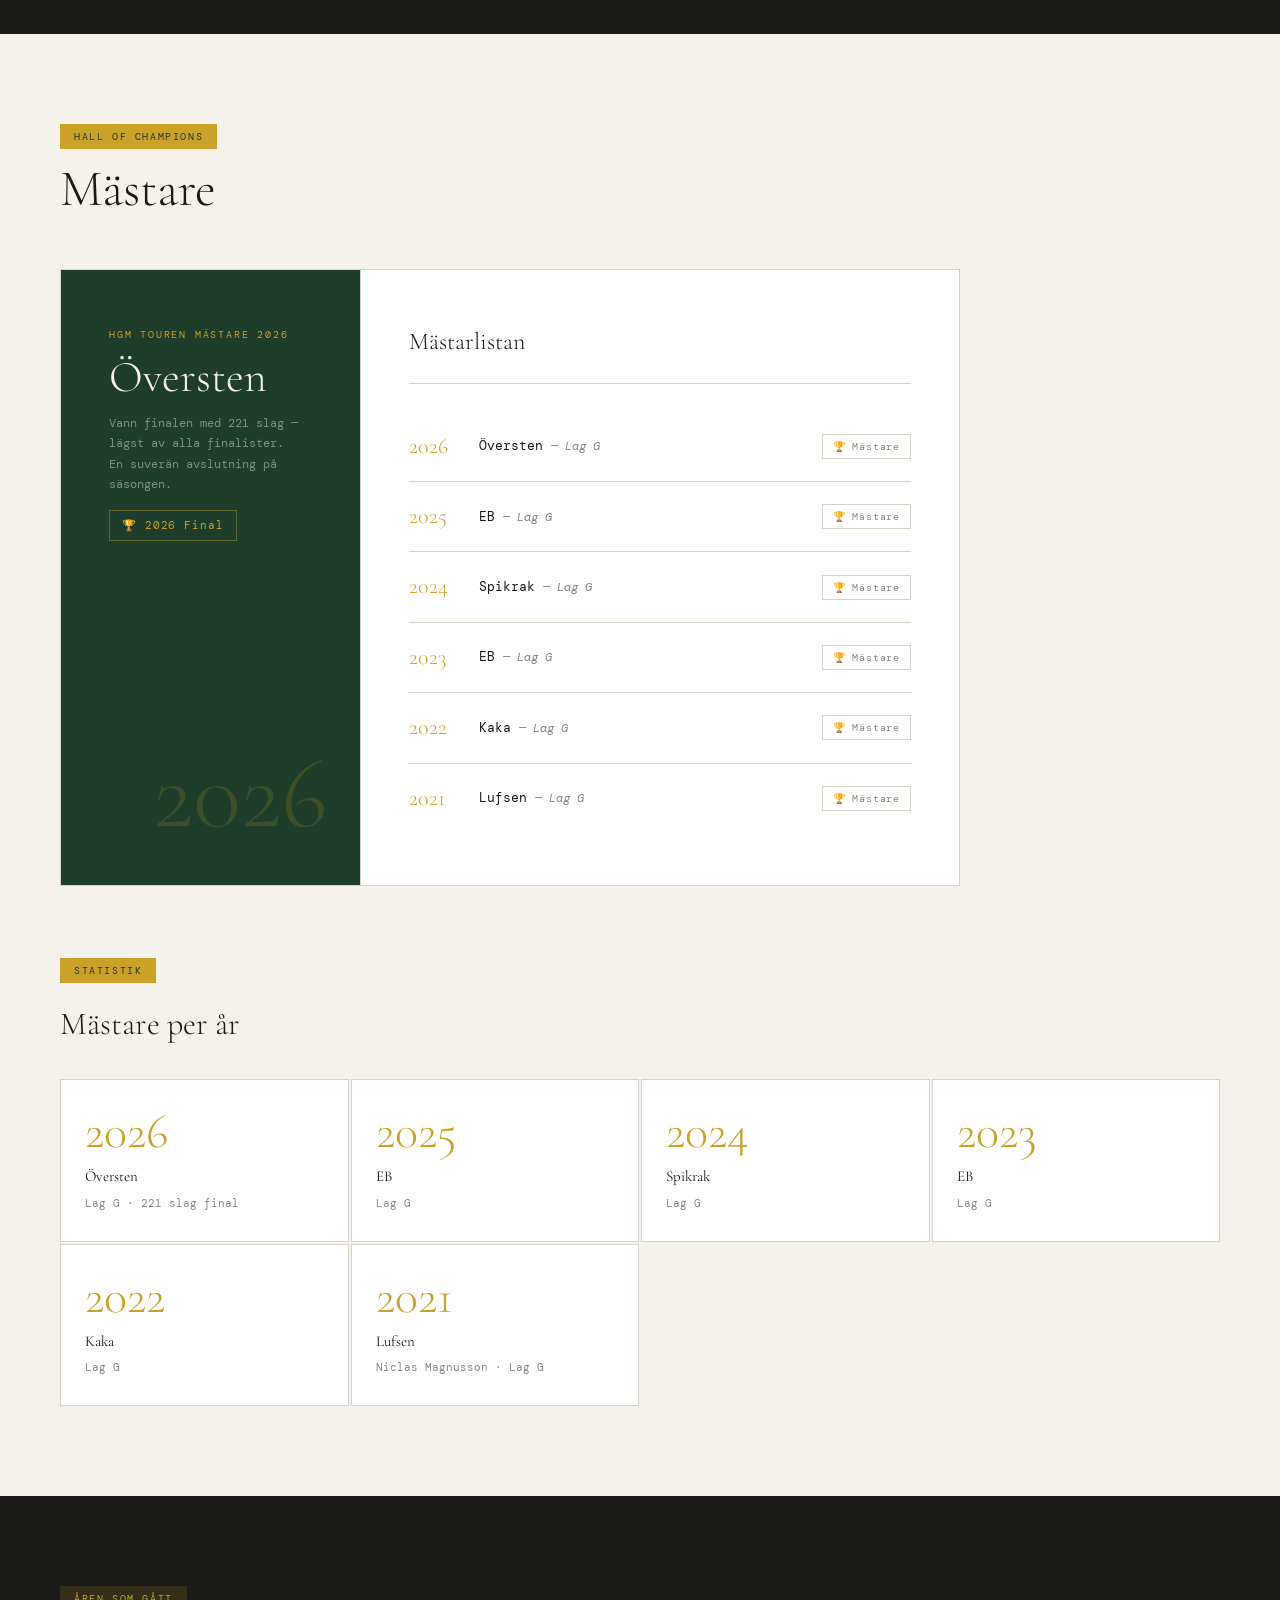
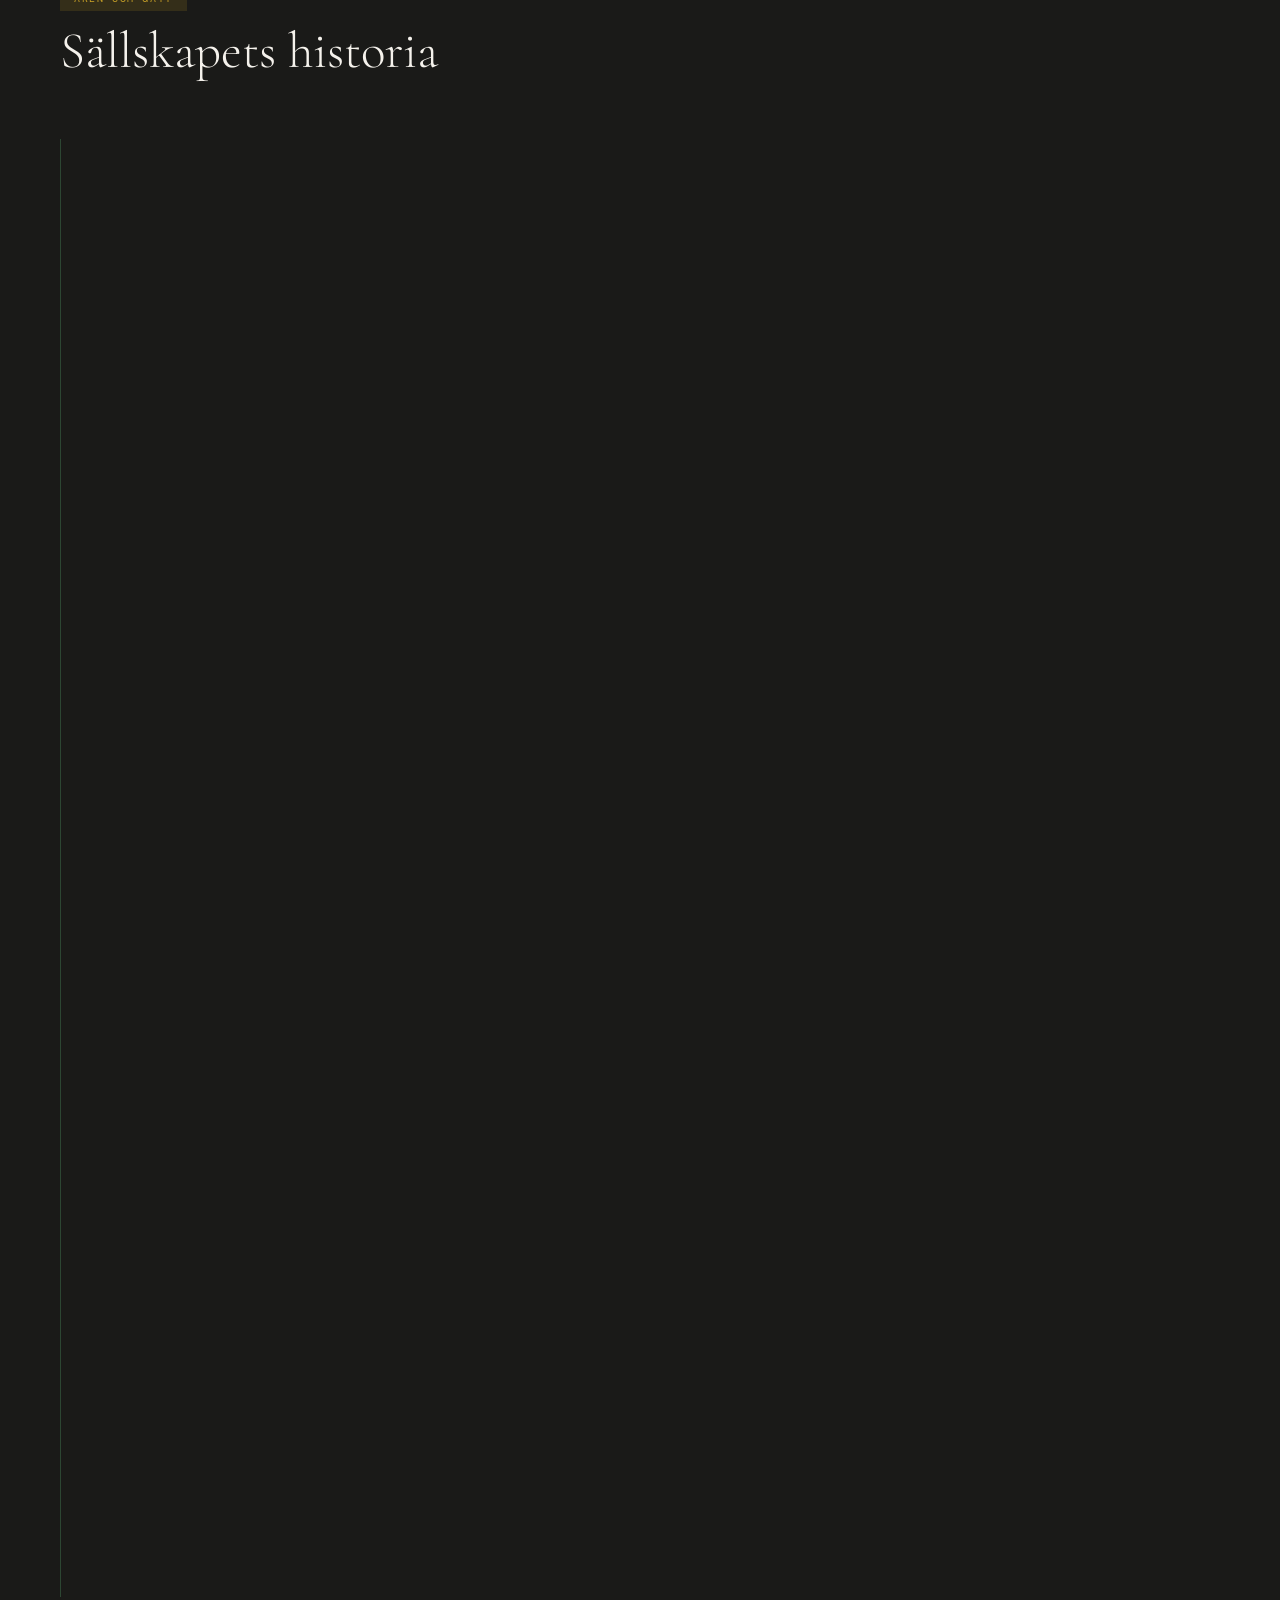
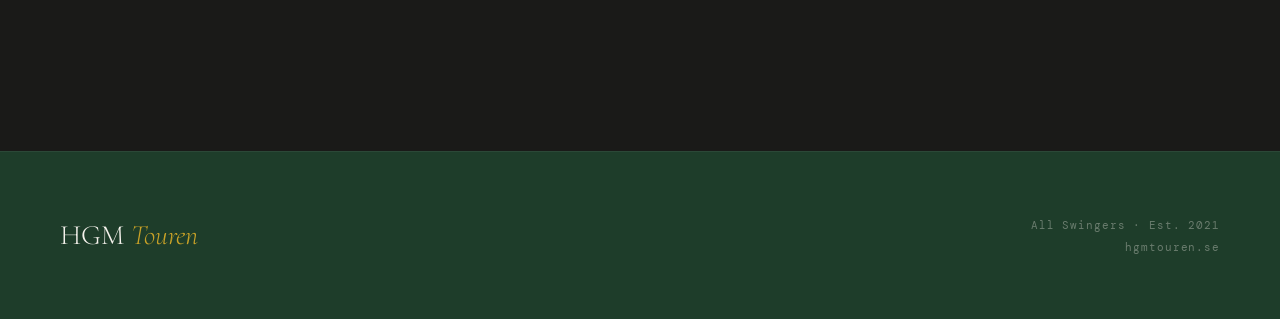
==== commit 24083b77: "Korrigera alla spelarnamn och lagindelning med verklig data - Rätta fullständiga namn för alla 14 sp" ====
--- a/index.html
+++ b/index.html
@@ -381,7 +381,7 @@
   <div class="hero-bg"></div>
   <div class="hero-grid"></div>
   <div class="hero-inner">
-    <span class="hero-tag">Est. 2010 · All Swingers</span>
+    <span class="hero-tag">Est. 2021 · All Swingers</span>
     <h1>HGM<br><em>Touren</em></h1>
     <p>Tävlingsresultat, statistik och minnen från år av fairways, gropar och oförglömliga ronder på de bästa banorna i Sverige.</p>
     <div class="hero-btns">
@@ -397,7 +397,7 @@
   <div class="stat-box"><span class="stat-num">17</span><div class="stat-label">Säsonger</div></div>
   <div class="stat-box"><span class="stat-num">15</span><div class="stat-label">Spelare</div></div>
   <div class="stat-box"><span class="stat-num">8</span><div class="stat-label">Omgångar 2026</div></div>
-  <div class="stat-box"><span class="stat-num">2010</span><div class="stat-label">Grundat</div></div>
+  <div class="stat-box"><span class="stat-num">2021</span><div class="stat-label">Grundat</div></div>
 </div>
 
 <!-- SÄSONG 2026 — STÄLLNING -->
@@ -414,7 +414,7 @@
       <span class="lag-pill H"></span>
       <div class="standing-name">
         <div class="standing-nickname">Lufsen</div>
-        <div class="standing-fullname">Lars Ambratt</div>
+        <div class="standing-fullname">Niclas Magnusson</div>
       </div>
       <div><div class="standing-pts">1 180</div><div class="standing-pts-lbl">Top 6</div></div>
     </div>
@@ -424,7 +424,7 @@
       <span class="lag-pill G"></span>
       <div class="standing-name">
         <div class="standing-nickname">Frallan</div>
-        <div class="standing-fullname">Fredrik Fritiofsson</div>
+        <div class="standing-fullname">Pelle Frank</div>
       </div>
       <div><div class="standing-pts">1 065</div><div class="standing-pts-lbl">Top 6</div></div>
     </div>
@@ -434,7 +434,7 @@
       <span class="lag-pill H"></span>
       <div class="standing-name">
         <div class="standing-nickname">Ossa</div>
-        <div class="standing-fullname">Oscar Sidlo</div>
+        <div class="standing-fullname">Peter Olsson</div>
       </div>
       <div><div class="standing-pts">955</div><div class="standing-pts-lbl">Top 6</div></div>
     </div>
@@ -444,7 +444,7 @@
       <span class="lag-pill G"></span>
       <div class="standing-name">
         <div class="standing-nickname">EB</div>
-        <div class="standing-fullname">Erik Brattström</div>
+        <div class="standing-fullname">Anders Tumbygg</div>
       </div>
       <div><div class="standing-pts">945</div><div class="standing-pts-lbl">Top 6</div></div>
     </div>
@@ -454,7 +454,7 @@
       <span class="lag-pill G"></span>
       <div class="standing-name">
         <div class="standing-nickname">Översten</div>
-        <div class="standing-fullname">Anders Brattström</div>
+        <div class="standing-fullname">Mikael Ehrenborg</div>
       </div>
       <div><div class="standing-pts">798</div><div class="standing-pts-lbl">Top 6</div></div>
     </div>
@@ -464,7 +464,7 @@
       <span class="lag-pill H"></span>
       <div class="standing-name">
         <div class="standing-nickname">Lillegubben</div>
-        <div class="standing-fullname">Mikael Liljeqvist</div>
+        <div class="standing-fullname">Lars Ambratt</div>
       </div>
       <div><div class="standing-pts">725</div><div class="standing-pts-lbl">Top 6</div></div>
     </div>
@@ -484,7 +484,7 @@
       <span class="lag-pill G"></span>
       <div class="standing-name">
         <div class="standing-nickname">Spikrak</div>
-        <div class="standing-fullname">Johan Eriksson</div>
+        <div class="standing-fullname">Hasse Wahlberg</div>
       </div>
       <div><div class="standing-pts">628</div><div class="standing-pts-lbl">Top 6</div></div>
     </div>
@@ -494,7 +494,7 @@
       <span class="lag-pill H"></span>
       <div class="standing-name">
         <div class="standing-nickname">Kaka</div>
-        <div class="standing-fullname">Karl Gustafsson</div>
+        <div class="standing-fullname">Staffan Tumbygg</div>
       </div>
       <div><div class="standing-pts">605</div><div class="standing-pts-lbl">Top 6</div></div>
     </div>
@@ -504,7 +504,7 @@
       <span class="lag-pill G"></span>
       <div class="standing-name">
         <div class="standing-nickname">Mike</div>
-        <div class="standing-fullname">Mikael Strömberg</div>
+        <div class="standing-fullname">Mike</div>
       </div>
       <div><div class="standing-pts">600</div><div class="standing-pts-lbl">Top 6</div></div>
     </div>
@@ -514,7 +514,7 @@
       <span class="lag-pill H"></span>
       <div class="standing-name">
         <div class="standing-nickname">Tämo</div>
-        <div class="standing-fullname">Thomas Svensson</div>
+        <div class="standing-fullname">Fabian Dahl</div>
       </div>
       <div><div class="standing-pts">503</div><div class="standing-pts-lbl">Top 6</div></div>
     </div>
@@ -524,7 +524,7 @@
       <span class="lag-pill G"></span>
       <div class="standing-name">
         <div class="standing-nickname">Sillen</div>
-        <div class="standing-fullname">Sille Lindqvist</div>
+        <div class="standing-fullname">Robert Sidlo</div>
       </div>
       <div><div class="standing-pts">335</div><div class="standing-pts-lbl">Top 6</div></div>
     </div>
@@ -534,7 +534,7 @@
       <span class="lag-pill H"></span>
       <div class="standing-name">
         <div class="standing-nickname">Svågern</div>
-        <div class="standing-fullname">Stefan Fritiofsson</div>
+        <div class="standing-fullname">Jonas Ahlberg</div>
       </div>
       <div><div class="standing-pts">305</div><div class="standing-pts-lbl">Top 6</div></div>
     </div>
@@ -544,7 +544,7 @@
       <span class="lag-pill G"></span>
       <div class="standing-name">
         <div class="standing-nickname">Pajken</div>
-        <div class="standing-fullname">Erik Pajunen</div>
+        <div class="standing-fullname">Andreas Elofsson</div>
       </div>
       <div><div class="standing-pts">195</div><div class="standing-pts-lbl">Top 6</div></div>
     </div>
@@ -554,7 +554,7 @@
       <span class="lag-pill G"></span>
       <div class="standing-name">
         <div class="standing-nickname">Elof</div>
-        <div class="standing-fullname">Elof Nilsson</div>
+        <div class="standing-fullname">Andreas Elofsson</div>
       </div>
       <div><div class="standing-pts">—</div><div class="standing-pts-lbl">Top 6</div></div>
     </div>
@@ -585,7 +585,7 @@
           </tr>
           <tr>
             <td><span class="lb-rank silver">2</span></td>
-            <td class="lb-player">Spikrak <small>Hans Wahlberg</small></td>
+            <td class="lb-player">Spikrak <small>Hasse Wahlberg</small></td>
             <td><span style="color:var(--lag-h-c);font-size:11px;">Lag H</span></td>
             <td><span class="lb-score">—</span></td>
           </tr>
@@ -619,7 +619,7 @@
       </div>
       <div class="player-info">
         <div class="player-nick">Lufsen</div>
-        <div class="player-full">Lars Ambratt</div>
+        <div class="player-full">Niclas Magnusson</div>
         <span class="player-badge H"><span class="player-badge-dot"></span>Lag H</span>
       </div>
     </div>
@@ -632,7 +632,7 @@
       </div>
       <div class="player-info">
         <div class="player-nick">Frallan</div>
-        <div class="player-full">Fredrik Fritiofsson</div>
+        <div class="player-full">Pelle Frank</div>
         <span class="player-badge G"><span class="player-badge-dot"></span>Lag G</span>
       </div>
     </div>
@@ -645,7 +645,7 @@
       </div>
       <div class="player-info">
         <div class="player-nick">Ossa</div>
-        <div class="player-full">Oscar Sidlo</div>
+        <div class="player-full">Peter Olsson</div>
         <span class="player-badge H"><span class="player-badge-dot"></span>Lag H</span>
       </div>
     </div>
@@ -658,7 +658,7 @@
       </div>
       <div class="player-info">
         <div class="player-nick">EB</div>
-        <div class="player-full">Erik Brattström</div>
+        <div class="player-full">Anders Tumbygg</div>
         <span class="player-badge G"><span class="player-badge-dot"></span>Lag G</span>
       </div>
     </div>
@@ -671,7 +671,7 @@
       </div>
       <div class="player-info">
         <div class="player-nick">Översten</div>
-        <div class="player-full">Anders Brattström</div>
+        <div class="player-full">Mikael Ehrenborg</div>
         <span class="player-badge G"><span class="player-badge-dot"></span>Lag G · 🏆 2026</span>
       </div>
     </div>
@@ -684,7 +684,7 @@
       </div>
       <div class="player-info">
         <div class="player-nick">Lillegubben</div>
-        <div class="player-full">Mikael Liljeqvist</div>
+        <div class="player-full">Lars Ambratt</div>
         <span class="player-badge H"><span class="player-badge-dot"></span>Lag H</span>
       </div>
     </div>
@@ -710,7 +710,7 @@
       </div>
       <div class="player-info">
         <div class="player-nick">Spikrak</div>
-        <div class="player-full">Johan Eriksson</div>
+        <div class="player-full">Hasse Wahlberg</div>
         <span class="player-badge G"><span class="player-badge-dot"></span>Lag G</span>
       </div>
     </div>
@@ -723,7 +723,7 @@
       </div>
       <div class="player-info">
         <div class="player-nick">Kaka</div>
-        <div class="player-full">Karl Gustafsson</div>
+        <div class="player-full">Staffan Tumbygg</div>
         <span class="player-badge H"><span class="player-badge-dot"></span>Lag H</span>
       </div>
     </div>
@@ -736,7 +736,7 @@
       </div>
       <div class="player-info">
         <div class="player-nick">Mike</div>
-        <div class="player-full">Mikael Strömberg</div>
+        <div class="player-full">Mike</div>
         <span class="player-badge G"><span class="player-badge-dot"></span>Lag G</span>
       </div>
     </div>
@@ -749,7 +749,7 @@
       </div>
       <div class="player-info">
         <div class="player-nick">Tämo</div>
-        <div class="player-full">Thomas Svensson</div>
+        <div class="player-full">Fabian Dahl</div>
         <span class="player-badge H"><span class="player-badge-dot"></span>Lag H</span>
       </div>
     </div>
@@ -762,7 +762,7 @@
       </div>
       <div class="player-info">
         <div class="player-nick">Sillen</div>
-        <div class="player-full">Sille Lindqvist</div>
+        <div class="player-full">Robert Sidlo</div>
         <span class="player-badge G"><span class="player-badge-dot"></span>Lag G</span>
       </div>
     </div>
@@ -775,7 +775,7 @@
       </div>
       <div class="player-info">
         <div class="player-nick">Svågern</div>
-        <div class="player-full">Stefan Fritiofsson</div>
+        <div class="player-full">Jonas Ahlberg</div>
         <span class="player-badge H"><span class="player-badge-dot"></span>Lag H</span>
       </div>
     </div>
@@ -788,7 +788,7 @@
       </div>
       <div class="player-info">
         <div class="player-nick">Idioten</div>
-        <div class="player-full">Erik Pajunen</div>
+        <div class="player-full">Andreas Elofsson</div>
         <span class="player-badge G"><span class="player-badge-dot"></span>Lag G</span>
       </div>
     </div>
@@ -801,7 +801,7 @@
       </div>
       <div class="player-info">
         <div class="player-nick">Elof</div>
-        <div class="player-full">Elof Nilsson</div>
+        <div class="player-full">Andreas Elofsson</div>
         <span class="player-badge G"><span class="player-badge-dot"></span>Lag G</span>
       </div>
     </div>
@@ -815,32 +815,29 @@
   <h2 class="section-title">Lagen</h2>
   <div class="lag-split">
     <div class="lag-panel G">
-      <div class="lag-eyebrow">GAY · Det gröna laget</div>
+      <div class="lag-eyebrow">GAY · Det gröna laget · Kapten: Lufsen</div>
       <div class="lag-name">Lag G</div>
       <div>
-        <div class="lag-player"><span class="lag-dot"></span><span class="lag-smek">Lufsen</span><span class="lag-realname">Lars Ambratt</span></div>
-        <div class="lag-player"><span class="lag-dot"></span><span class="lag-smek">EB</span><span class="lag-realname">Mikael Ehrenborg</span></div>
-        <div class="lag-player"><span class="lag-dot"></span><span class="lag-smek">Översten</span><span class="lag-realname">Mikael Ehrenborg</span></div>
-        <div class="lag-player"><span class="lag-dot"></span><span class="lag-smek">Kaka</span><span class="lag-realname">Staffan Fritiofsson</span></div>
-        <div class="lag-player"><span class="lag-dot"></span><span class="lag-smek">Mike</span><span class="lag-realname">Mike Strömback</span></div>
-        <div class="lag-player"><span class="lag-dot"></span><span class="lag-smek">Pelle</span><span class="lag-realname">Pelle Frank</span></div>
-        <div class="lag-player"><span class="lag-dot"></span><span class="lag-smek">Anders</span><span class="lag-realname">Anders Engelbrektsson</span></div>
-        <div class="lag-player"><span class="lag-dot"></span><span class="lag-smek">Fabian</span><span class="lag-realname">Fabian Dahl</span></div>
+        <div class="lag-player"><span class="lag-dot"></span><span class="lag-smek">Lufsen</span><span class="lag-realname">Niclas Magnusson</span></div>
+        <div class="lag-player"><span class="lag-dot"></span><span class="lag-smek">Ossa</span><span class="lag-realname">Peter Olsson</span></div>
+        <div class="lag-player"><span class="lag-dot"></span><span class="lag-smek">Frallan</span><span class="lag-realname">Pelle Frank</span></div>
+        <div class="lag-player"><span class="lag-dot"></span><span class="lag-smek">Sillen</span><span class="lag-realname">Robert Sidlo</span></div>
+        <div class="lag-player"><span class="lag-dot"></span><span class="lag-smek">EB</span><span class="lag-realname">Anders Tumbygg</span></div>
+        <div class="lag-player"><span class="lag-dot"></span><span class="lag-smek">Kaka</span><span class="lag-realname">Staffan Tumbygg</span></div>
+        <div class="lag-player"><span class="lag-dot"></span><span class="lag-smek">Tämo</span><span class="lag-realname">Fabian Dahl</span></div>
       </div>
     </div>
     <div class="lag-panel H">
-      <div class="lag-eyebrow">HETRO · Det röda laget</div>
+      <div class="lag-eyebrow">HETRO · Det röda laget · Kapten: Översten</div>
       <div class="lag-name">Lag H</div>
       <div>
-        <div class="lag-player"><span class="lag-dot"></span><span class="lag-smek">27:an</span><span class="lag-realname">Peter Olsson</span></div>
-        <div class="lag-player"><span class="lag-dot"></span><span class="lag-smek">Spikrak</span><span class="lag-realname">Hans Wahlberg</span></div>
-        <div class="lag-player"><span class="lag-dot"></span><span class="lag-smek">Idioten</span><span class="lag-realname">Hans Wahlberg</span></div>
-        <div class="lag-player"><span class="lag-dot"></span><span class="lag-smek">Svågern</span><span class="lag-realname">Staffan Fritiofsson</span></div>
-        <div class="lag-player"><span class="lag-dot"></span><span class="lag-smek">Jesper</span><span class="lag-realname">Jesper Demén</span></div>
-        <div class="lag-player"><span class="lag-dot"></span><span class="lag-smek">Jonas</span><span class="lag-realname">Jonas Ahlberg</span></div>
-        <div class="lag-player"><span class="lag-dot"></span><span class="lag-smek">Niclas</span><span class="lag-realname">Niclas Magnusson</span></div>
-        <div class="lag-player"><span class="lag-dot"></span><span class="lag-smek">Robert</span><span class="lag-realname">Robert Sidlo</span></div>
-        <div class="lag-player"><span class="lag-dot"></span><span class="lag-smek">Andreas</span><span class="lag-realname">Andreas Elofsson</span></div>
+        <div class="lag-player"><span class="lag-dot"></span><span class="lag-smek">Översten</span><span class="lag-realname">Mikael Ehrenborg</span></div>
+        <div class="lag-player"><span class="lag-dot"></span><span class="lag-smek">Spikrak</span><span class="lag-realname">Hasse Wahlberg</span></div>
+        <div class="lag-player"><span class="lag-dot"></span><span class="lag-smek">27:an</span><span class="lag-realname">Jesper Demén</span></div>
+        <div class="lag-player"><span class="lag-dot"></span><span class="lag-smek">Svågern</span><span class="lag-realname">Jonas Ahlberg</span></div>
+        <div class="lag-player"><span class="lag-dot"></span><span class="lag-smek">Mike</span><span class="lag-realname">Mike</span></div>
+        <div class="lag-player"><span class="lag-dot"></span><span class="lag-smek">Lillegubben</span><span class="lag-realname">Lars Ambratt</span></div>
+        <div class="lag-player"><span class="lag-dot"></span><span class="lag-smek">Elof</span><span class="lag-realname">Andreas Elofsson</span></div>
       </div>
     </div>
   </div>
@@ -893,7 +890,7 @@
       </div>
       <div class="prev-row">
         <span class="prev-year">2021</span>
-        <span class="prev-name">Lufsen <em style="font-style:italic;color:var(--muted);font-size:12px;">— Lag H</em></span>
+        <span class="prev-name">Lufsen <em style="font-style:italic;color:var(--muted);font-size:12px;">— Lag G</em></span>
         <span class="prev-chip">🏆 Mästare</span>
       </div>
     </div>
@@ -932,7 +929,7 @@
       <div class="stats-year-card">
         <div class="stats-year-num">2021</div>
         <div class="stats-year-winner">Lufsen</div>
-        <div class="stats-year-smek">Lag H</div>
+        <div class="stats-year-smek">Niclas Magnusson · Lag G</div>
       </div>
     </div>
   </div>
@@ -947,8 +944,8 @@
     <div class="timeline-item">
       <div class="timeline-dot"></div>
       <p class="timeline-year">2026 · Säsong 17</p>
-      <h3 class="timeline-headline">Överkörsten vinner finalen</h3>
-      <p class="timeline-text">Übersten tar sig till slutspelet som femma i grundomgångarna och levererar sedan ett mästarslagspel i finalen med 221 slag — lägst av samtliga finalister. En title som förvånade många.</p>
+      <h3 class="timeline-headline">Översten vinner finalen</h3>
+      <p class="timeline-text">Översten tar sig till slutspelet som femma i grundomgångarna och levererar sedan ett mästarslagspel i finalen med 221 slag — lägst av samtliga finalister. En titel som förvånade många.</p>
       <span class="timeline-badge">🏆 Mästare: Översten</span>
     </div>
 
@@ -986,18 +983,10 @@
 
     <div class="timeline-item">
       <div class="timeline-dot"></div>
-      <p class="timeline-year">2021 · Säsong 12</p>
-      <h3 class="timeline-headline">Lars tar Lille Gubbens titel</h3>
-      <p class="timeline-text">Lars Ambratt, känd som Lille Gubben, vinner mästartiteln. HGM Touren fortsätter att leverera högt spel och stark gemenskap.</p>
-      <span class="timeline-badge">🏆 Mästare: Lars Ambratt</span>
-    </div>
-
-    <div class="timeline-item">
-      <div class="timeline-dot"></div>
-      <p class="timeline-year">2010 · Säsong 1</p>
-      <h3 class="timeline-headline">Allt börjar</h3>
-      <p class="timeline-text">En handfull golfare med ett gemensamt intresse bildar HGM Touren. Sällskapet som skulle växa till 15 spelare och 17 säsonger av fairways och gemenskap.</p>
-      <span class="timeline-badge">⛳ HGM Touren grundas</span>
+      <p class="timeline-year">2021 · Säsong 1</p>
+      <h3 class="timeline-headline">Lufsen tar första titeln</h3>
+      <p class="timeline-text">Niclas Magnusson — känd som Lufsen och kapten för Lag G — vinner HGM Tourens allra första mästartitel. Starten på ett sällskap som bara skulle växa sig starkare.</p>
+      <span class="timeline-badge">🏆 Mästare: Lufsen</span>
     </div>
 
   </div>
@@ -1006,7 +995,7 @@
 <footer>
   <div class="footer-logo">HGM <em>Touren</em></div>
   <div class="footer-right">
-    All Swingers · Est. 2010<br>
+    All Swingers · Est. 2021<br>
     hgmtouren.se
   </div>
 </footer>
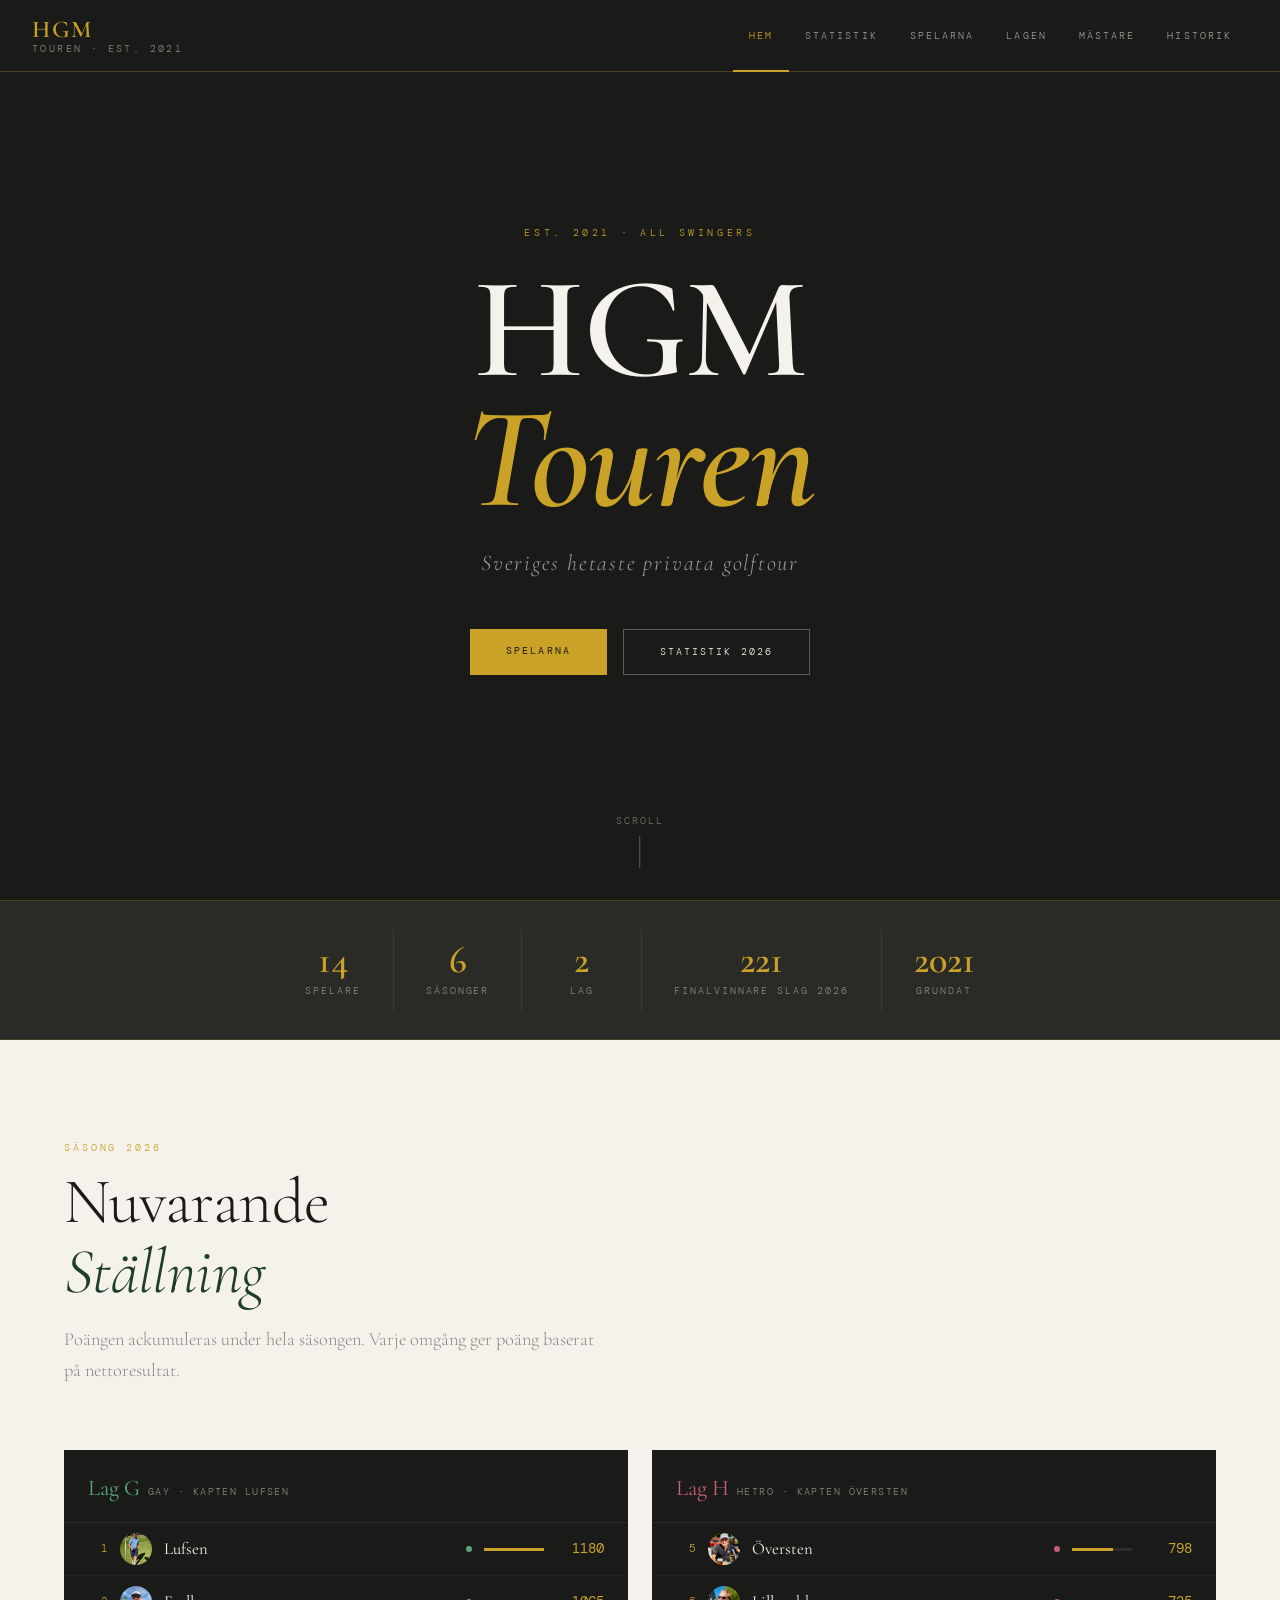
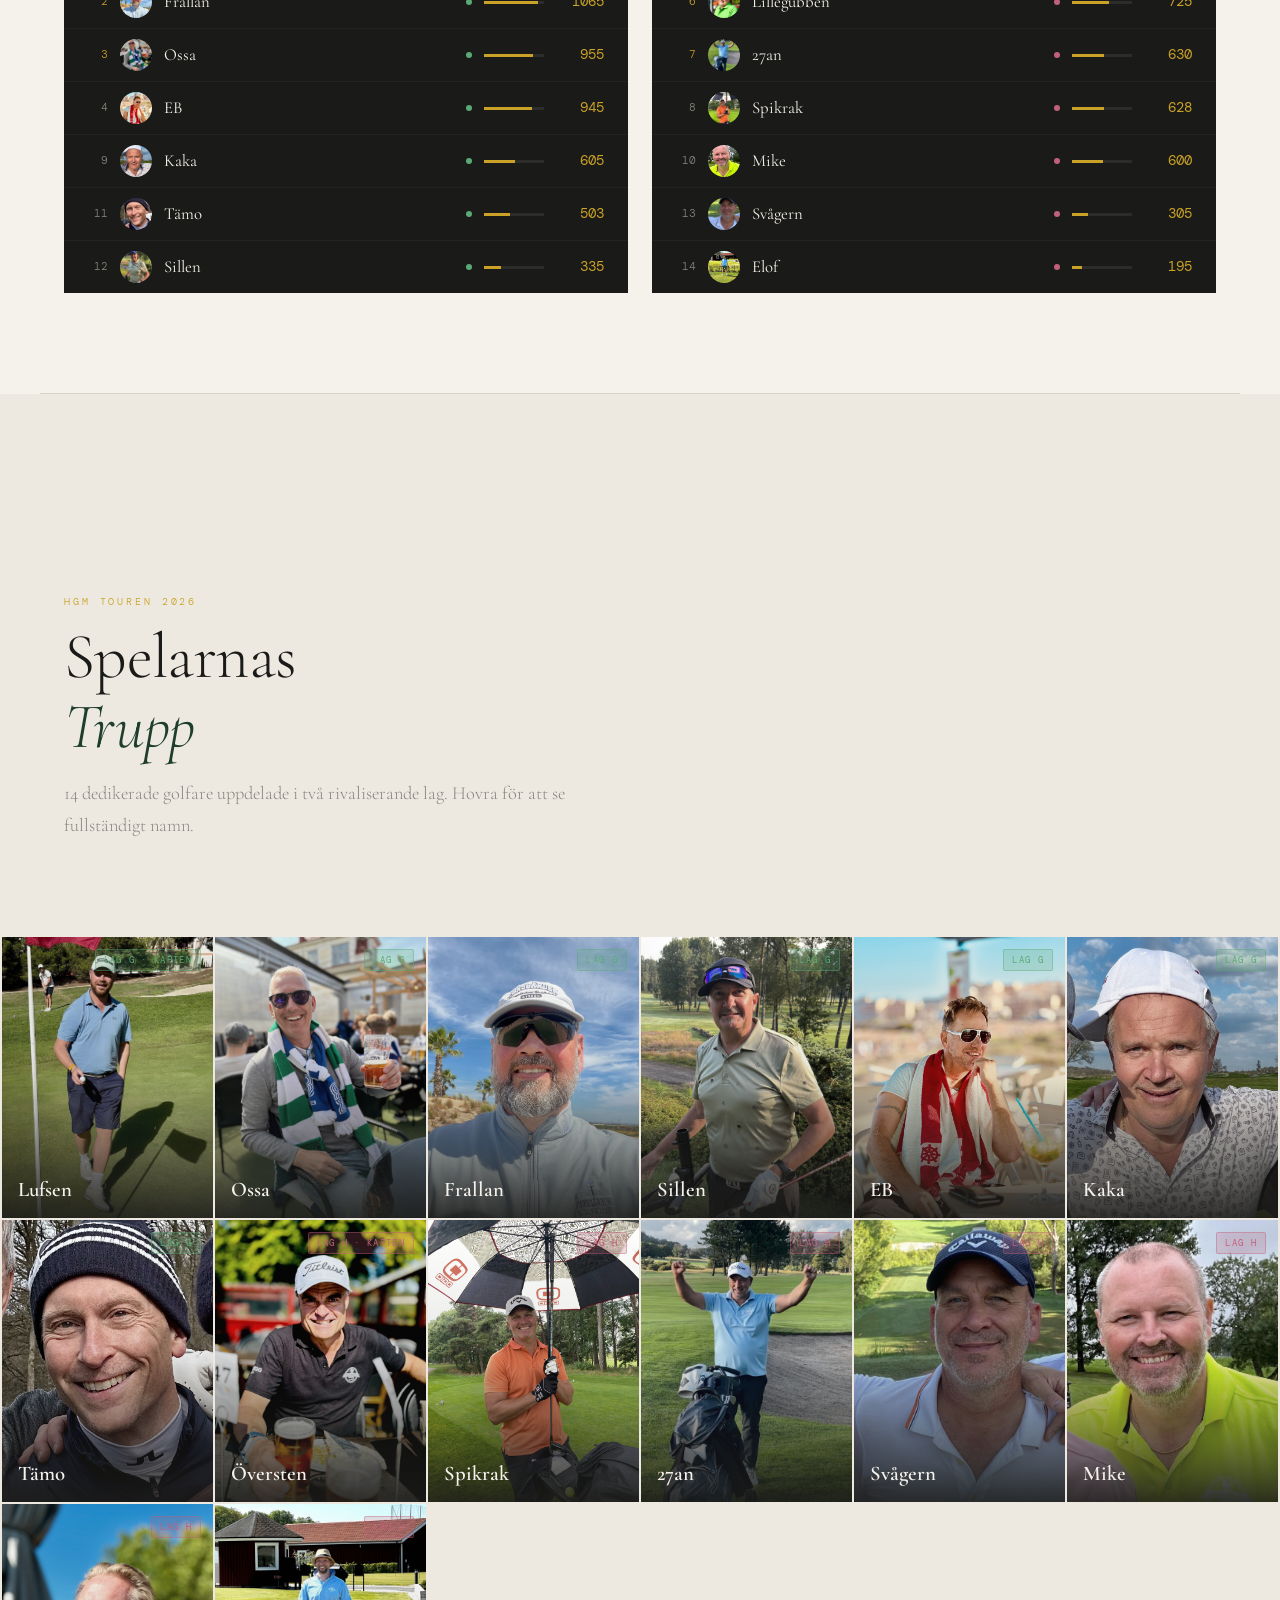
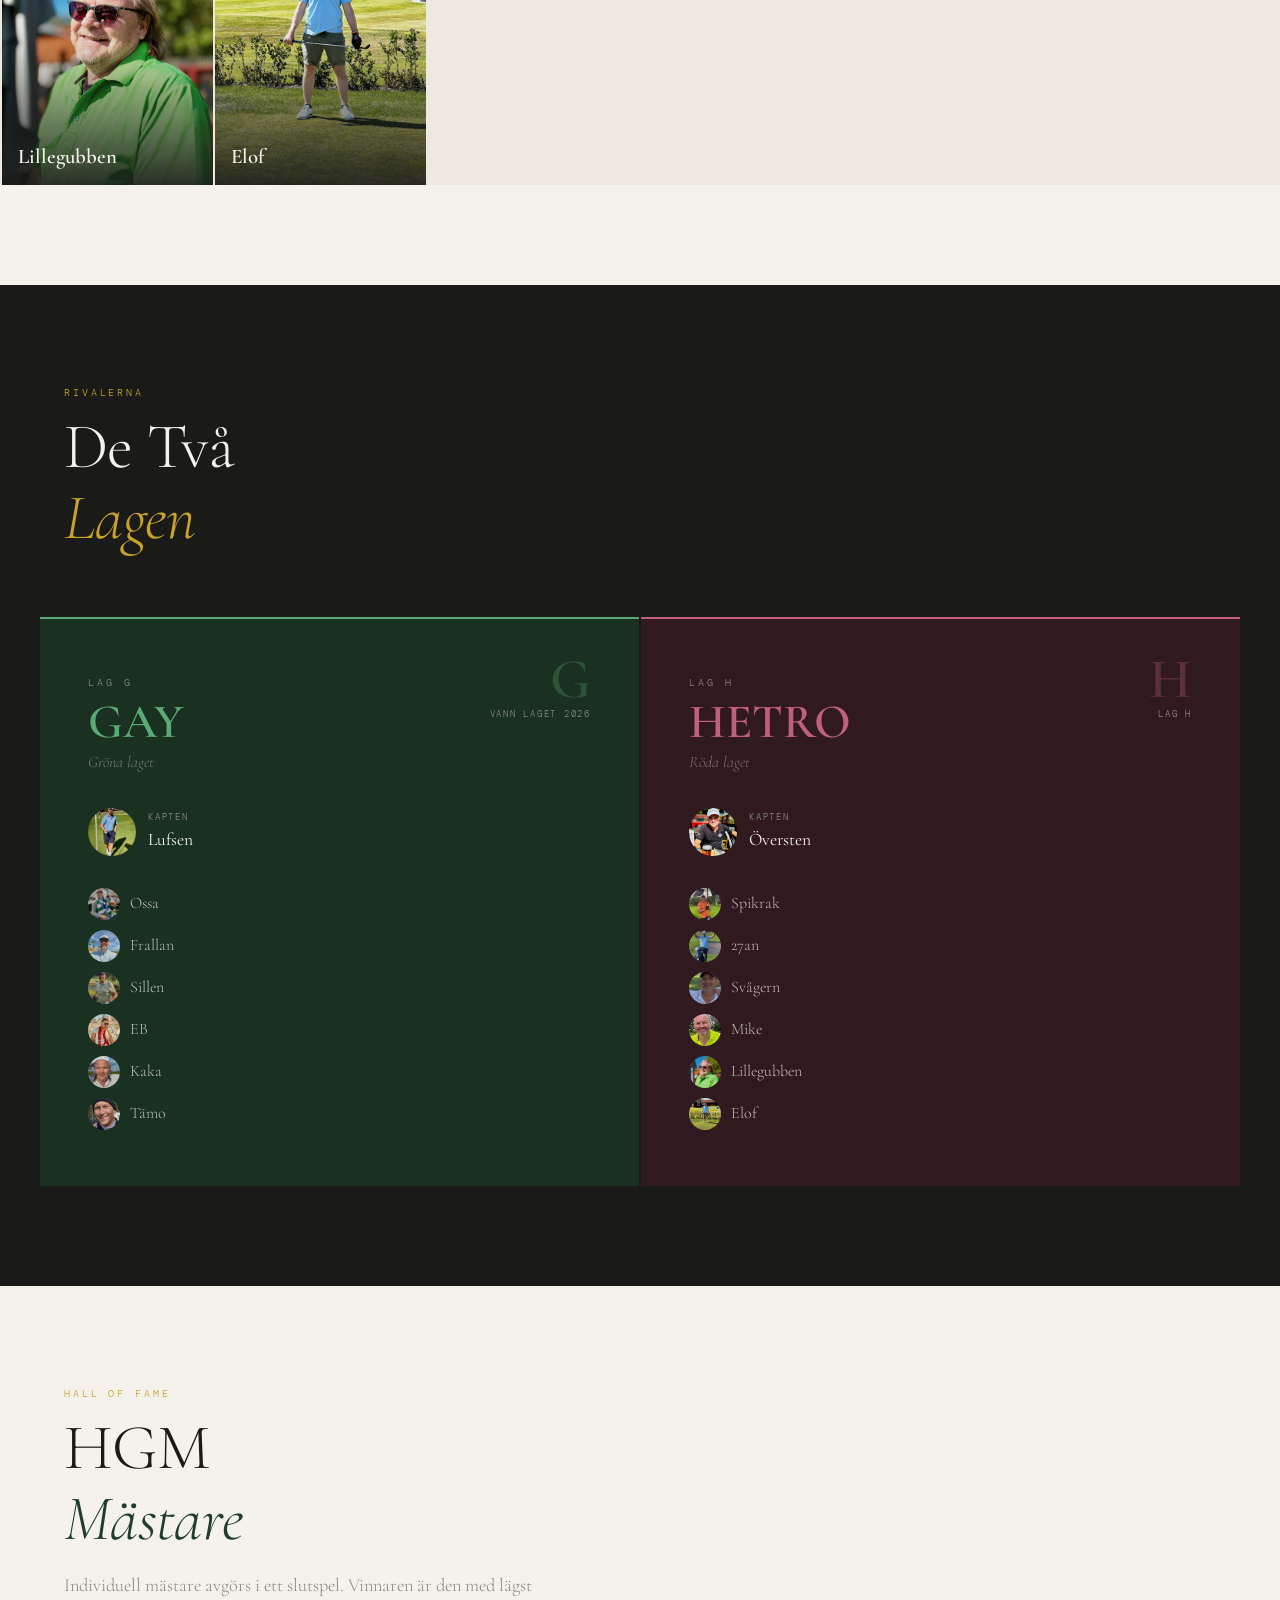
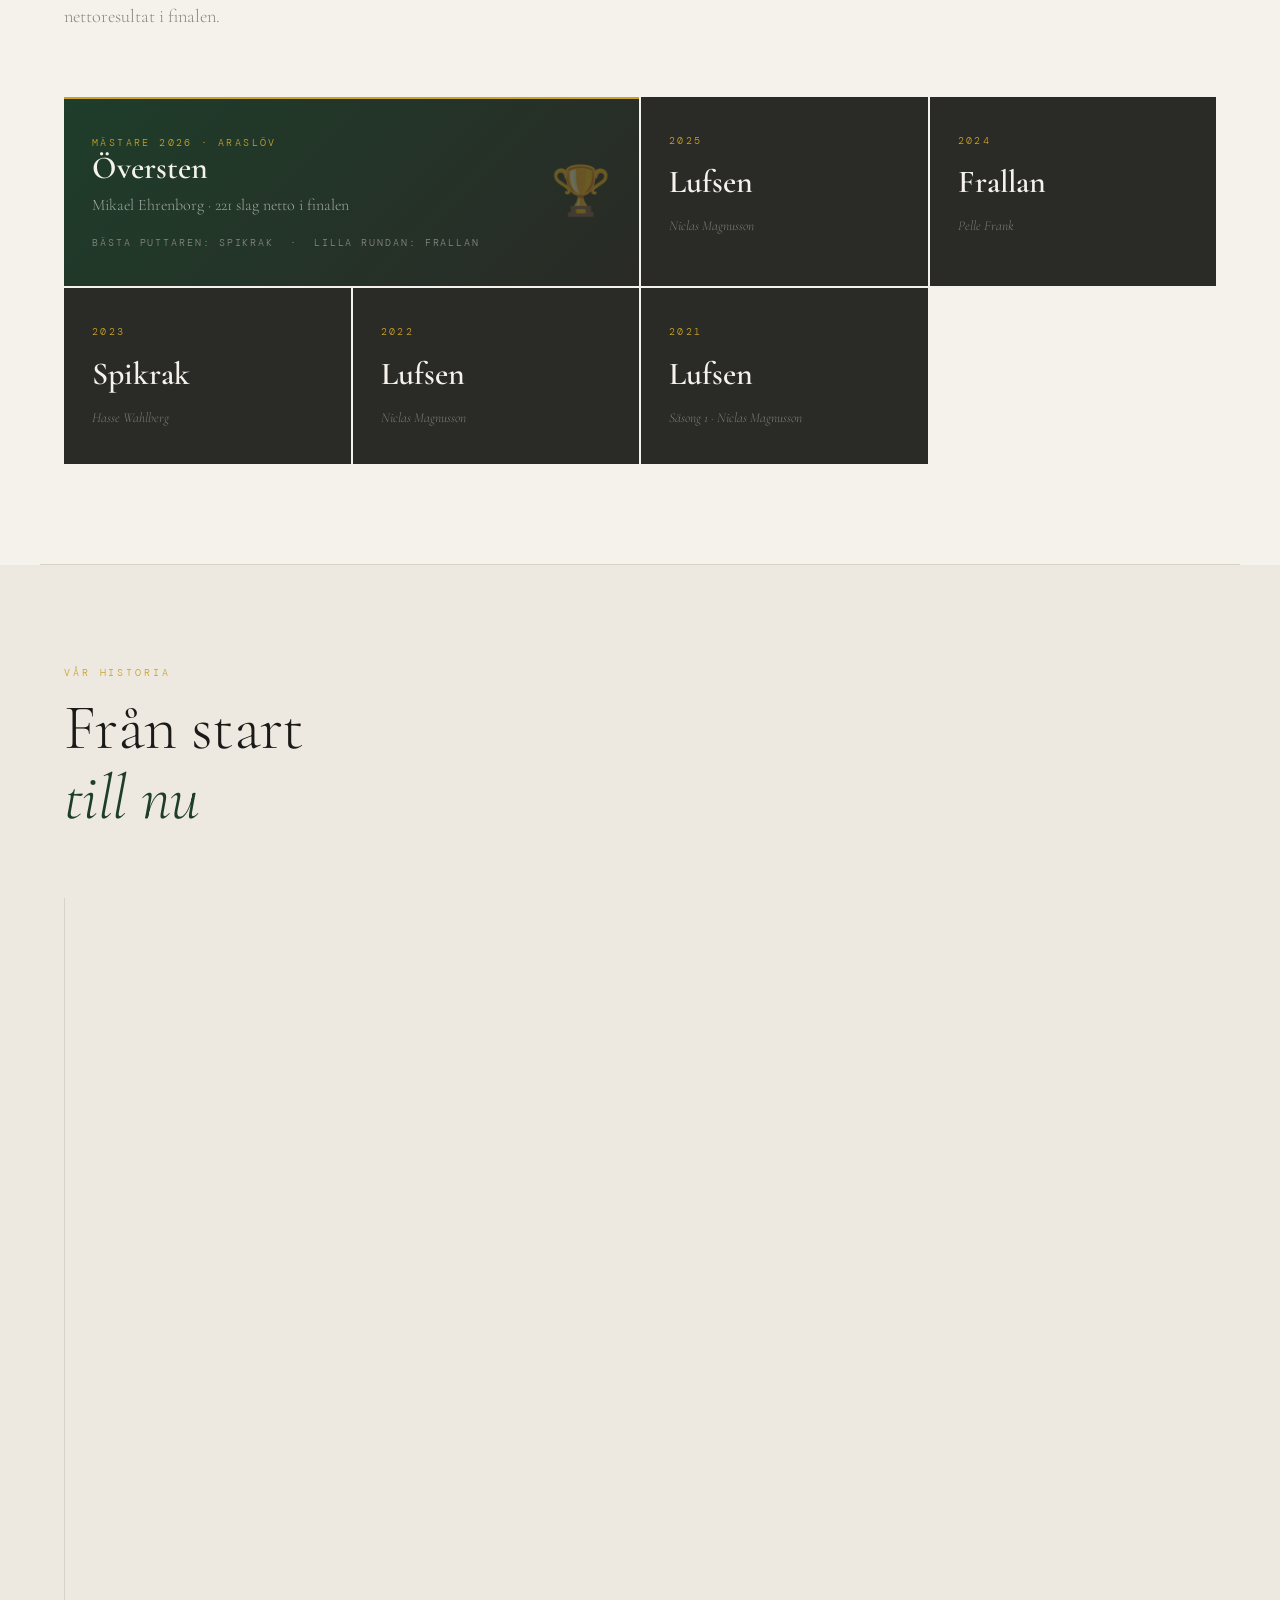
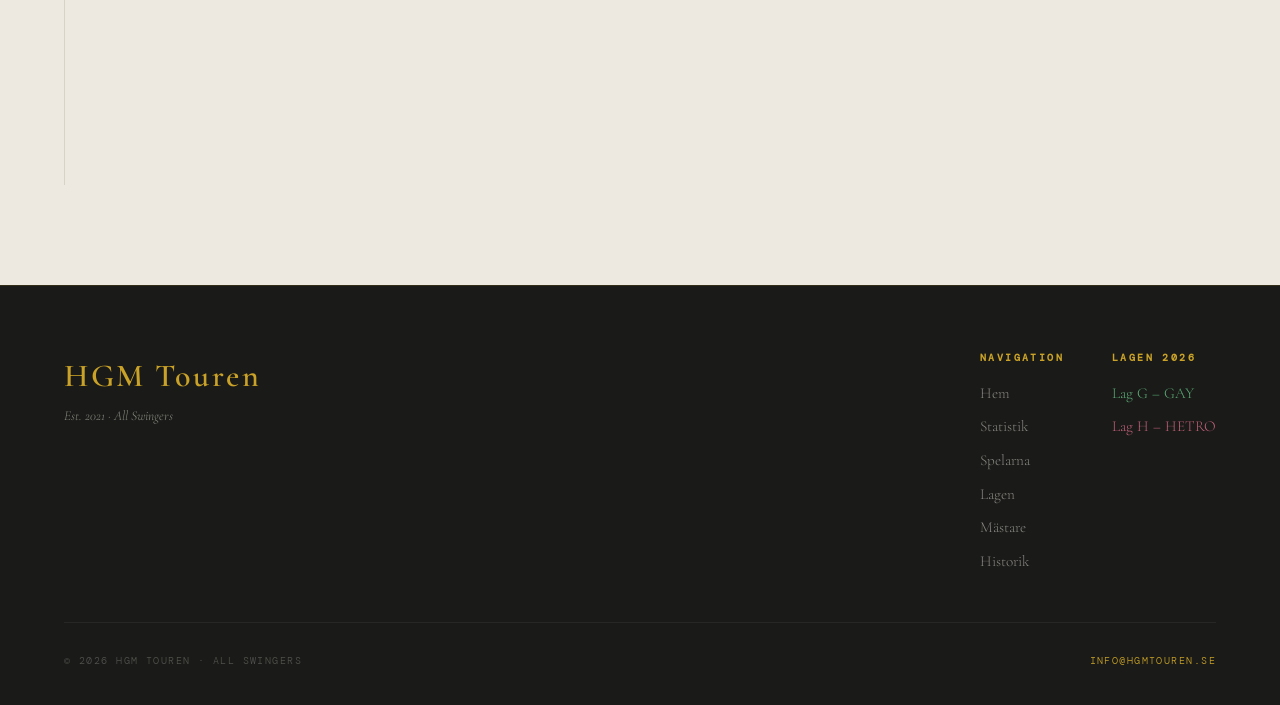
==== commit 1a52fa8d: "Komplett redesign med sticky navigation och hot ny layout - Sticky nav med HEM, STATISTIK, SPELARNA," ====
--- a/index.html
+++ b/index.html
@@ -3,1011 +3,699 @@
 <head>
 <meta charset="UTF-8">
 <meta name="viewport" content="width=device-width, initial-scale=1.0">
-<title>HGM Touren – All Swingers</title>
+<title>HGM Touren</title>
 <link rel="preconnect" href="https://fonts.googleapis.com">
-<link rel="stylesheet" href="https://fonts.googleapis.com/css2?family=Cormorant+Garamond:ital,wght@0,300;0,400;0,600;1,300;1,400&family=DM+Mono:wght@300;400&display=swap">
+<link rel="preconnect" href="https://fonts.gstatic.com" crossorigin>
+<link href="https://fonts.googleapis.com/css2?family=Cormorant+Garamond:ital,wght@0,300;0,400;0,500;0,600;1,300;1,400;1,600&family=DM+Mono:wght@300;400&display=swap" rel="stylesheet">
 <style>
-*, *::before, *::after { box-sizing: border-box; margin: 0; padding: 0; }
-
-:root {
-  --cream:  #f5f2ec;
-  --dark:   #1a1a18;
-  --green:  #1e3d2a;
-  --green-mid: #2a5a3a;
-  --green-light: #4a8a5a;
-  --gold:   #c9a227;
-  --muted:  #888880;
-  --border: #d8d3c8;
-  --white:  #ffffff;
-  --lag-g-c: #5aaa75;
-  --lag-h-c: #c0607a;
-  --lag-g:  #1a3020;
-  --lag-h:  #301a20;
-}
-
-html { scroll-behavior: smooth; }
-
-body {
-  font-family: 'DM Mono', monospace;
-  background: var(--cream);
-  color: var(--dark);
-  font-size: 14px;
-  line-height: 1.7;
-}
-
-/* ── NAV ── */
-nav {
-  position: fixed; top: 0; left: 0; right: 0; z-index: 200;
-  display: flex; align-items: center; justify-content: space-between;
-  padding: 0 60px; height: 68px;
-  background: rgba(30,61,42,0.97);
-  backdrop-filter: blur(10px);
-  border-bottom: 1px solid rgba(255,255,255,0.08);
-}
-.nav-logo {
-  font-family: 'Cormorant Garamond', serif;
-  font-size: 22px; font-weight: 600; letter-spacing: 0.06em;
-  color: var(--cream); text-decoration: none;
-}
-.nav-logo em { font-style: italic; color: var(--gold); }
-.nav-links { display: flex; align-items: center; gap: 2px; list-style: none; }
-.nav-links a {
-  text-decoration: none; color: rgba(245,242,236,0.7);
-  font-size: 11px; letter-spacing: 0.12em; text-transform: uppercase;
-  padding: 7px 14px; border-radius: 3px;
-  transition: background 0.2s, color 0.2s;
-}
-.nav-links a:hover { background: rgba(255,255,255,0.08); color: var(--cream); }
-.nav-cta {
-  background: var(--gold) !important; color: var(--green) !important;
-  margin-left: 8px;
-}
-
-/* ── HERO ── */
-.hero {
-  min-height: 100vh;
-  background: var(--green);
-  display: flex; align-items: flex-end;
-  padding: 100px 60px 90px;
-  position: relative; overflow: hidden;
-}
-.hero-bg {
-  position: absolute; inset: 0;
-  background:
-    radial-gradient(ellipse at 75% 15%, rgba(201,162,39,0.14) 0%, transparent 55%),
-    radial-gradient(ellipse at 10% 85%, rgba(74,138,90,0.22) 0%, transparent 50%);
-}
-.hero-grid {
-  position: absolute; inset: 0;
-  background-image:
-    repeating-linear-gradient(0deg, transparent, transparent 59px, rgba(255,255,255,0.03) 60px),
-    repeating-linear-gradient(90deg, transparent, transparent 59px, rgba(255,255,255,0.03) 60px);
-}
-.hero-inner { position: relative; z-index: 2; max-width: 740px; }
-.hero-tag {
-  display: inline-block; margin-bottom: 24px;
-  padding: 6px 16px;
-  background: var(--gold); color: var(--green);
-  font-size: 11px; letter-spacing: 0.16em; text-transform: uppercase;
-}
-.hero h1 {
-  font-family: 'Cormorant Garamond', serif;
-  font-size: clamp(64px, 11vw, 120px);
-  font-weight: 300; line-height: 0.92;
-  color: var(--cream);
-}
-.hero h1 em { font-style: italic; color: var(--gold); }
-.hero p {
-  margin-top: 28px; color: rgba(245,242,236,0.55);
-  font-size: 13px; max-width: 440px; line-height: 1.9;
-}
-.hero-btns { display: flex; gap: 12px; flex-wrap: wrap; margin-top: 44px; }
-.btn {
-  display: inline-block; text-decoration: none;
-  padding: 13px 28px;
-  font-family: 'DM Mono', monospace;
-  font-size: 11px; letter-spacing: 0.14em; text-transform: uppercase;
-  border: 1px solid transparent; transition: all 0.2s;
-}
-.btn-gold { background: var(--gold); color: var(--green); }
-.btn-gold:hover { opacity: 0.9; }
-.btn-outline { border-color: rgba(245,242,236,0.3); color: var(--cream); }
-.btn-outline:hover { border-color: var(--gold); color: var(--gold); }
-.hero-divider {
-  position: absolute; bottom: 0; left: 0; right: 0; height: 60px;
-  background: linear-gradient(to bottom right, var(--green) 50%, var(--cream) 50%);
-}
-
-/* ── STATS BAR ── */
-.stats-bar {
-  display: grid; grid-template-columns: repeat(4, 1fr);
-  background: var(--white);
-  border-top: 1px solid var(--border); border-bottom: 1px solid var(--border);
-}
-.stat-box { padding: 36px 40px; text-align: center; border-right: 1px solid var(--border); }
-.stat-box:last-child { border-right: none; }
-.stat-num {
-  font-family: 'Cormorant Garamond', serif;
-  font-size: 56px; font-weight: 300; line-height: 1;
-  color: var(--dark); display: block;
-}
-.stat-label { font-size: 10px; letter-spacing: 0.16em; text-transform: uppercase; color: var(--muted); margin-top: 6px; }
-
-/* ── SECTION ── */
-.section { padding: 90px 60px; }
-.section-tag {
-  display: inline-block; margin-bottom: 14px; padding: 4px 14px;
-  background: var(--gold); color: var(--green);
-  font-size: 10px; letter-spacing: 0.16em; text-transform: uppercase;
-}
-.section-title {
-  font-family: 'Cormorant Garamond', serif;
-  font-size: clamp(36px, 4vw, 56px); font-weight: 300; line-height: 1.05;
-  color: var(--dark); margin-bottom: 10px;
-}
-.section-sub { color: var(--muted); font-size: 13px; max-width: 520px; line-height: 1.8; }
-.section-header { margin-bottom: 52px; }
-
-/* ── STÄLLNING ── */
-.standing-grid {
-  display: grid; grid-template-columns: repeat(auto-fill, minmax(300px, 1fr)); gap: 2px;
-}
-.standing-row {
-  display: flex; align-items: center; gap: 16px; padding: 18px 20px;
-  border: 1px solid var(--border); background: var(--white); transition: border-color 0.2s;
-}
-.standing-row:hover { border-color: var(--green-light); }
-.standing-pos {
-  font-family: 'Cormorant Garamond', serif;
-  font-size: 36px; font-weight: 300; color: var(--muted); min-width: 40px; line-height: 1;
-}
-.standing-pos.gold   { color: var(--gold); }
-.standing-pos.silver { color: #a8aab4; }
-.standing-pos.bronze { color: #c47e3a; }
-.standing-name { flex: 1; }
-.standing-nickname {
-  font-family: 'Cormorant Garamond', serif;
-  font-size: 20px; font-weight: 400; line-height: 1.1; color: var(--dark);
-}
-.standing-fullname { font-size: 11px; color: var(--muted); }
-.standing-pts { font-family: 'Cormorant Garamond', serif; font-size: 28px; font-weight: 300; color: var(--green); }
-.standing-pts-lbl { font-size: 10px; color: var(--muted); text-align: right; }
-.lag-pill { width: 8px; height: 8px; border-radius: 50%; flex-shrink: 0; }
-.lag-pill.G { background: var(--lag-g-c); }
-.lag-pill.H { background: var(--lag-h-c); }
-
-/* ── SENASTE RUNDAN TABLE ── */
-.lb-wrap { overflow-x: auto; margin-top: 32px; }
-.lb-table { width: 100%; border-collapse: collapse; font-size: 13px; }
-.lb-table th {
-  text-align: left; padding: 10px 16px;
-  font-size: 10px; letter-spacing: 0.12em; text-transform: uppercase;
-  color: var(--white); background: var(--green); font-weight: 400;
-}
-.lb-table td { padding: 14px 16px; border-bottom: 1px solid var(--border); vertical-align: middle; }
-.lb-table tr:hover td { background: rgba(201,162,39,0.04); }
-.lb-rank {
-  font-family: 'Cormorant Garamond', serif;
-  font-size: 28px; font-weight: 300; color: var(--muted);
-  min-width: 36px; display: inline-block;
-}
-.lb-rank.gold   { color: var(--gold); }
-.lb-rank.silver { color: #a8aab4; }
-.lb-rank.bronze { color: #c47e3a; }
-.lb-player { font-size: 14px; }
-.lb-player small { display: block; font-size: 11px; color: var(--muted); }
-.lb-score {
-  font-family: 'Cormorant Garamond', serif;
-  font-size: 22px; font-weight: 300; color: var(--green);
-}
-
-/* ── SPELARE ── */
-.players-grid {
-  display: grid; grid-template-columns: repeat(auto-fill, minmax(190px, 1fr)); gap: 2px;
-}
-.player-card {
-  background: var(--white); border: 1px solid var(--border);
-  cursor: pointer; transition: border-color 0.2s, transform 0.15s;
-}
-.player-card:hover { border-color: var(--green-light); transform: translateY(-2px); }
-.player-photo {
-  width: 100%; aspect-ratio: 3/4; overflow: hidden; position: relative;
-  background: linear-gradient(135deg, #e8e4dc, #d8d3c8);
-}
-.player-photo img { width: 100%; height: 100%; object-fit: cover; transition: transform 0.4s; }
-.player-card:hover .player-photo img { transform: scale(1.04); }
-.player-lag-bar { position: absolute; top: 0; left: 0; right: 0; height: 4px; }
-.player-lag-bar.G { background: var(--lag-g-c); }
-.player-lag-bar.H { background: var(--lag-h-c); }
-.player-initials {
-  position: absolute; inset: 0;
-  display: flex; align-items: center; justify-content: center;
-  font-family: 'Cormorant Garamond', serif;
-  font-size: 60px; font-weight: 300; color: rgba(26,26,24,0.18);
-}
-.player-info { padding: 16px 18px 20px; }
-.player-nick {
-  font-family: 'Cormorant Garamond', serif;
-  font-size: 24px; font-weight: 400; line-height: 1.1; color: var(--dark);
-}
-.player-full { font-size: 11px; color: var(--muted); margin-bottom: 10px; }
-.player-badge {
-  display: inline-flex; align-items: center; gap: 5px;
-  padding: 3px 10px; font-size: 10px; letter-spacing: 0.1em;
-}
-.player-badge.G { background: var(--lag-g); color: var(--lag-g-c); }
-.player-badge.H { background: var(--lag-h); color: var(--lag-h-c); }
-.player-badge-dot { width: 5px; height: 5px; border-radius: 50%; background: currentColor; }
-
-/* ── LAGEN ── */
-.lag-section { background: var(--dark); padding: 90px 60px; }
-.lag-section .section-title { color: var(--cream); }
-.lag-split { display: grid; grid-template-columns: 1fr 1fr; gap: 2px; margin-top: 52px; }
-.lag-panel { padding: 52px 48px; }
-.lag-panel.G { background: var(--lag-g); }
-.lag-panel.H { background: var(--lag-h); }
-.lag-eyebrow { font-size: 10px; letter-spacing: 0.18em; text-transform: uppercase; margin-bottom: 12px; }
-.lag-panel.G .lag-eyebrow { color: rgba(90,170,117,0.7); }
-.lag-panel.H .lag-eyebrow { color: rgba(192,96,122,0.7); }
-.lag-name {
-  font-family: 'Cormorant Garamond', serif;
-  font-size: 56px; font-weight: 300; line-height: 1; margin-bottom: 36px;
-}
-.lag-panel.G .lag-name { color: var(--lag-g-c); }
-.lag-panel.H .lag-name { color: var(--lag-h-c); }
-.lag-player {
-  display: flex; align-items: center; gap: 10px; padding: 11px 0;
-  border-bottom: 1px solid rgba(255,255,255,0.05);
-  font-size: 13px; color: rgba(245,242,236,0.65);
-}
-.lag-player:last-child { border-bottom: none; }
-.lag-dot { width: 6px; height: 6px; border-radius: 50%; flex-shrink: 0; }
-.lag-panel.G .lag-dot { background: var(--lag-g-c); }
-.lag-panel.H .lag-dot { background: var(--lag-h-c); }
-.lag-smek { font-family: 'Cormorant Garamond', serif; font-size: 17px; color: rgba(245,242,236,0.9); }
-.lag-realname { font-size: 11px; color: rgba(245,242,236,0.35); margin-left: auto; }
-
-/* ── MÄSTARE ── */
-.champion-wrap {
-  display: grid; grid-template-columns: 1fr 2fr;
-  border: 1px solid var(--border); max-width: 900px;
-}
-.champion-left {
-  background: var(--green); padding: 56px 48px;
-  display: flex; flex-direction: column; justify-content: space-between;
-  position: relative; overflow: hidden;
-}
-.champion-left-year {
-  font-family: 'Cormorant Garamond', serif;
-  font-size: 100px; font-weight: 300; line-height: 1;
-  color: rgba(201,162,39,0.18); position: absolute; bottom: 40px; right: 32px;
-  pointer-events: none;
-}
-.champion-eyebrow { font-size: 10px; letter-spacing: 0.18em; text-transform: uppercase; color: var(--gold); margin-bottom: 12px; }
-.champion-name {
-  font-family: 'Cormorant Garamond', serif;
-  font-size: 44px; font-weight: 300; line-height: 1.0; color: var(--cream); margin-bottom: 14px;
-}
-.champion-sub { font-size: 12px; color: rgba(245,242,236,0.45); line-height: 1.7; }
-.champion-titles { display: flex; gap: 8px; flex-wrap: wrap; margin-top: 16px; }
-.champion-title-chip {
-  padding: 5px 12px; border: 1px solid rgba(201,162,39,0.4);
-  color: var(--gold); font-size: 11px; letter-spacing: 0.08em;
-}
-.champion-right { background: var(--white); padding: 52px 48px; border-left: 1px solid var(--border); }
-.champion-right h3 {
-  font-family: 'Cormorant Garamond', serif;
-  font-size: 24px; font-weight: 300; color: var(--dark);
-  margin-bottom: 28px; padding-bottom: 20px; border-bottom: 1px solid var(--border);
-}
-.prev-row { display: flex; align-items: center; gap: 20px; padding: 16px 0; border-bottom: 1px solid var(--border); }
-.prev-row:last-child { border-bottom: none; }
-.prev-year { font-family: 'Cormorant Garamond', serif; font-size: 22px; color: var(--gold); font-weight: 300; min-width: 50px; }
-.prev-name { flex: 1; font-size: 13px; }
-.prev-chip { font-size: 10px; letter-spacing: 0.08em; padding: 3px 10px; border: 1px solid var(--border); color: var(--muted); }
-.prev-chip.multi { border-color: rgba(201,162,39,0.5); color: var(--gold); }
-
-/* ── HISTORIK ── */
-.historik-section { background: var(--dark); padding: 90px 60px; }
-.historik-section .section-title { color: var(--cream); }
-.timeline { position: relative; padding-left: 32px; max-width: 680px; margin-top: 52px; }
-.timeline::before { content: ''; position: absolute; left: 0; top: 8px; bottom: 8px; width: 1px; background: var(--green-light); opacity: 0.4; }
-.timeline-item { position: relative; margin-bottom: 56px; opacity: 0; transform: translateX(-10px); transition: opacity 0.6s, transform 0.6s; }
-.timeline-item.visible { opacity: 1; transform: none; }
-.timeline-dot { position: absolute; left: -38px; top: 7px; width: 12px; height: 12px; border-radius: 50%; background: var(--gold); border: 2px solid var(--dark); }
-.timeline-year { font-size: 10px; letter-spacing: 0.16em; text-transform: uppercase; color: var(--gold); margin-bottom: 10px; }
-.timeline-headline { font-family: 'Cormorant Garamond', serif; font-size: 30px; font-weight: 300; color: var(--cream); margin-bottom: 12px; }
-.timeline-text { color: rgba(245,242,236,0.5); font-size: 13px; max-width: 540px; line-height: 1.8; }
-.timeline-badge { display: inline-block; margin-top: 14px; padding: 6px 16px; border: 1px solid var(--green-light); color: var(--green-light); font-size: 11px; letter-spacing: 0.08em; }
-
-/* ── STATISTIK PER ÅR ── */
-.stats-year-grid { display: grid; grid-template-columns: repeat(auto-fill, minmax(260px, 1fr)); gap: 2px; }
-.stats-year-card {
-  background: var(--white); border: 1px solid var(--border); padding: 28px 24px;
-  transition: border-color 0.2s;
-}
-.stats-year-card:hover { border-color: var(--green-light); }
-.stats-year-num {
-  font-family: 'Cormorant Garamond', serif;
-  font-size: 48px; font-weight: 300; color: var(--gold); line-height: 1;
-}
-.stats-year-winner { font-size: 15px; font-family: 'Cormorant Garamond', serif; color: var(--dark); margin: 8px 0 4px; }
-.stats-year-smek { font-size: 11px; color: var(--muted); }
-
-/* ── FOOTER ── */
-footer {
-  background: var(--green); padding: 60px;
-  display: flex; align-items: center; justify-content: space-between;
-  border-top: 1px solid rgba(255,255,255,0.06);
-}
-.footer-logo { font-family: 'Cormorant Garamond', serif; font-size: 28px; color: var(--cream); font-weight: 300; }
-.footer-logo em { font-style: italic; color: var(--gold); }
-.footer-right { font-size: 11px; color: rgba(245,242,236,0.35); text-align: right; letter-spacing: 0.08em; line-height: 2; }
-
-/* ── RESPONSIVE ── */
-@media (max-width: 900px) {
-  nav { padding: 0 24px; }
-  .hero, .section, .lag-section, .historik-section { padding: 80px 24px; }
-  .hero { padding-bottom: 100px; }
-  .stats-bar { grid-template-columns: 1fr 1fr; }
-  .stat-box:nth-child(2) { border-right: none; }
-  .champion-wrap { grid-template-columns: 1fr; }
-  .champion-right { border-left: none; border-top: 1px solid var(--border); }
-  .lag-split { grid-template-columns: 1fr; }
-  footer { flex-direction: column; gap: 20px; text-align: center; }
-  .footer-right { text-align: center; }
-}
-@media (max-width: 600px) {
-  .nav-links a { padding: 7px 8px; font-size: 10px; }
-}
+  :root {
+    --cream: #f5f2ec;
+    --cream-dark: #ede9e1;
+    --dark: #1a1a18;
+    --dark-mid: #2a2a26;
+    --green: #1e3d2a;
+    --green-mid: #2a5a3a;
+    --green-light: #4a8a5a;
+    --gold: #c9a227;
+    --gold-light: #e8c547;
+    --muted: #888880;
+    --border: #d8d3c8;
+    --lag-g: #5aaa75;
+    --lag-g-bg: #1a3020;
+    --lag-h: #c0607a;
+    --lag-h-bg: #301a20;
+    --nav-h: 72px;
+  }
+
+  * { box-sizing: border-box; margin: 0; padding: 0; }
+  html { scroll-behavior: smooth; }
+  body {
+    background: var(--cream);
+    color: var(--dark);
+    font-family: 'Cormorant Garamond', Georgia, serif;
+    font-weight: 300;
+    line-height: 1.6;
+    overflow-x: hidden;
+  }
+
+  /* ── NAV ── */
+  #nav {
+    position: fixed;
+    top: 0; left: 0; right: 0;
+    z-index: 100;
+    height: var(--nav-h);
+    background: var(--dark);
+    display: flex;
+    align-items: center;
+    justify-content: space-between;
+    padding: 0 32px;
+    border-bottom: 1px solid rgba(201,162,39,0.25);
+    transition: background 0.3s;
+  }
+  #nav.scrolled {
+    background: rgba(26,26,24,0.97);
+    backdrop-filter: blur(12px);
+    -webkit-backdrop-filter: blur(12px);
+  }
+  .nav-logo {
+    display: flex; flex-direction: column; line-height: 1;
+    text-decoration: none; color: var(--cream);
+  }
+  .nav-logo-main {
+    font-size: 1.5rem; font-weight: 600;
+    letter-spacing: 0.08em; color: var(--gold);
+  }
+  .nav-logo-sub {
+    font-size: 0.6rem; font-family: 'DM Mono', monospace;
+    font-weight: 300; letter-spacing: 0.25em; color: var(--muted);
+    text-transform: uppercase; margin-top: 2px;
+  }
+  .nav-links { display: flex; gap: 0; list-style: none; }
+  .nav-links a {
+    display: block; padding: 0 16px;
+    height: var(--nav-h); line-height: var(--nav-h);
+    font-family: 'DM Mono', monospace; font-size: 0.65rem;
+    font-weight: 300; letter-spacing: 0.2em; text-transform: uppercase;
+    color: rgba(245,242,236,0.6); text-decoration: none;
+    transition: color 0.2s; border-bottom: 2px solid transparent;
+  }
+  .nav-links a:hover, .nav-links a.active {
+    color: var(--gold); border-bottom-color: var(--gold);
+  }
+  .nav-hamburger {
+    display: none; flex-direction: column; gap: 5px;
+    background: none; border: none; cursor: pointer; padding: 8px;
+  }
+  .nav-hamburger span {
+    display: block; width: 24px; height: 1px;
+    background: var(--cream); transition: all 0.3s;
+  }
+  #mobile-menu {
+    display: none; position: fixed; top: var(--nav-h); left: 0; right: 0;
+    background: var(--dark); z-index: 99;
+    border-bottom: 1px solid rgba(201,162,39,0.25);
+  }
+  #mobile-menu.open { display: block; }
+  #mobile-menu a {
+    display: block; padding: 16px 24px;
+    font-family: 'DM Mono', monospace; font-size: 0.75rem;
+    letter-spacing: 0.2em; text-transform: uppercase;
+    color: rgba(245,242,236,0.7); text-decoration: none;
+    border-bottom: 1px solid rgba(255,255,255,0.05);
+  }
+  #mobile-menu a:hover { color: var(--gold); }
+
+  /* ── HERO ── */
+  #hem {
+    position: relative; height: 100vh; min-height: 600px;
+    display: flex; flex-direction: column;
+    align-items: center; justify-content: center;
+    text-align: center; overflow: hidden; background: var(--dark);
+  }
+  .hero-bg {
+    position: absolute; inset: 0;
+    background:
+      linear-gradient(to bottom, rgba(26,26,24,0.4) 0%, rgba(26,26,24,0.7) 60%, rgba(26,26,24,0.95) 100%),
+      url('https://images.unsplash.com/photo-1587174486073-ae5e5cff23aa?w=1600&q=80') center/cover no-repeat;
+  }
+  .hero-content {
+    position: relative; z-index: 2;
+    display: flex; flex-direction: column;
+    align-items: center; padding: 0 24px;
+  }
+  .hero-est {
+    font-family: 'DM Mono', monospace; font-size: 0.65rem;
+    font-weight: 300; letter-spacing: 0.35em; text-transform: uppercase;
+    color: var(--gold); margin-bottom: 24px;
+    opacity: 0; animation: fadeUp 0.8s 0.2s forwards;
+  }
+  .hero-title {
+    font-size: clamp(4rem, 12vw, 9rem); font-weight: 600;
+    line-height: 0.9; color: var(--cream); letter-spacing: -0.01em;
+    opacity: 0; animation: fadeUp 0.8s 0.4s forwards;
+  }
+  .hero-title span { color: var(--gold); font-style: italic; }
+  .hero-tagline {
+    font-size: clamp(1rem, 2.5vw, 1.4rem); font-weight: 300;
+    color: rgba(245,242,236,0.6); letter-spacing: 0.08em;
+    margin-top: 20px; font-style: italic;
+    opacity: 0; animation: fadeUp 0.8s 0.6s forwards;
+  }
+  .hero-cta {
+    display: flex; gap: 16px; margin-top: 48px;
+    flex-wrap: wrap; justify-content: center;
+    opacity: 0; animation: fadeUp 0.8s 0.8s forwards;
+  }
+  .btn-primary {
+    background: var(--gold); color: var(--dark);
+    padding: 14px 36px; font-family: 'DM Mono', monospace;
+    font-size: 0.65rem; font-weight: 400; letter-spacing: 0.2em;
+    text-transform: uppercase; text-decoration: none; transition: all 0.2s;
+  }
+  .btn-primary:hover { background: var(--gold-light); transform: translateY(-2px); }
+  .btn-secondary {
+    border: 1px solid rgba(245,242,236,0.3); color: var(--cream);
+    padding: 14px 36px; font-family: 'DM Mono', monospace;
+    font-size: 0.65rem; font-weight: 300; letter-spacing: 0.2em;
+    text-transform: uppercase; text-decoration: none; transition: all 0.2s;
+  }
+  .btn-secondary:hover { border-color: var(--gold); color: var(--gold); transform: translateY(-2px); }
+  .hero-scroll {
+    position: absolute; bottom: 32px; left: 50%; transform: translateX(-50%);
+    display: flex; flex-direction: column; align-items: center; gap: 8px;
+    color: rgba(245,242,236,0.4); font-family: 'DM Mono', monospace;
+    font-size: 0.6rem; letter-spacing: 0.2em; text-transform: uppercase;
+    animation: pulse 2s infinite;
+  }
+  .hero-scroll::after {
+    content: ''; display: block; width: 1px; height: 32px;
+    background: rgba(245,242,236,0.3); animation: growLine 2s infinite;
+  }
+
+  /* ── STAT STRIP ── */
+  .stat-strip {
+    background: var(--dark-mid);
+    border-top: 1px solid rgba(201,162,39,0.2);
+    border-bottom: 1px solid rgba(201,162,39,0.2);
+    padding: 28px 0; overflow: hidden;
+  }
+  .stat-strip-inner {
+    display: flex; justify-content: center; gap: 0; flex-wrap: wrap;
+    max-width: 1200px; margin: 0 auto; padding: 0 24px;
+  }
+  .stat-item {
+    display: flex; flex-direction: column; align-items: center;
+    padding: 12px 32px; border-right: 1px solid rgba(255,255,255,0.08);
+    min-width: 120px;
+  }
+  .stat-item:last-child { border-right: none; }
+  .stat-num { font-size: 2.4rem; font-weight: 600; color: var(--gold); line-height: 1; }
+  .stat-label {
+    font-family: 'DM Mono', monospace; font-size: 0.6rem;
+    letter-spacing: 0.2em; text-transform: uppercase;
+    color: var(--muted); margin-top: 4px;
+  }
+
+  /* ── SHARED SECTION ── */
+  .section {
+    padding: 100px max(24px, env(safe-area-inset-left, 0px));
+    max-width: 1200px; margin: 0 auto;
+  }
+  .section-header { margin-bottom: 64px; }
+  .section-eyebrow {
+    font-family: 'DM Mono', monospace; font-size: 0.6rem;
+    letter-spacing: 0.3em; text-transform: uppercase;
+    color: var(--gold); margin-bottom: 12px; display: block;
+  }
+  .section-title {
+    font-size: clamp(2.4rem, 5vw, 4rem); font-weight: 300;
+    line-height: 1.1; color: var(--dark); letter-spacing: -0.01em;
+  }
+  .section-title em { font-style: italic; color: var(--green); }
+  .section-desc {
+    margin-top: 16px; font-size: 1.15rem; color: var(--muted);
+    max-width: 540px; line-height: 1.7;
+  }
+
+  /* ── STATISTIK ── */
+  .standings-wrap { display: grid; grid-template-columns: 1fr 1fr; gap: 24px; margin-top: 48px; }
+  .standings-card { background: var(--dark); overflow: hidden; }
+  .standings-title {
+    padding: 20px 24px 16px;
+    border-bottom: 1px solid rgba(255,255,255,0.08);
+    display: flex; align-items: baseline; gap: 8px;
+  }
+  .standings-title h3 { font-size: 1.4rem; font-weight: 400; color: var(--cream); }
+  .standings-title span {
+    font-family: 'DM Mono', monospace; font-size: 0.6rem;
+    letter-spacing: 0.15em; color: var(--muted); text-transform: uppercase;
+  }
+  .standings-list { list-style: none; }
+  .standing-row {
+    display: flex; align-items: center; padding: 10px 24px;
+    border-bottom: 1px solid rgba(255,255,255,0.04);
+    gap: 12px; transition: background 0.15s;
+  }
+  .standing-row:hover { background: rgba(255,255,255,0.03); }
+  .standing-row:last-child { border-bottom: none; }
+  .standing-pos { font-family: 'DM Mono', monospace; font-size: 0.7rem; color: var(--muted); width: 20px; text-align: right; flex-shrink: 0; }
+  .standing-pos.top3 { color: var(--gold); }
+  .standing-avatar { width: 32px; height: 32px; border-radius: 50%; object-fit: cover; flex-shrink: 0; background: var(--dark-mid); }
+  .standing-name { flex: 1; font-size: 1.05rem; font-weight: 400; color: var(--cream); }
+  .standing-lag { width: 6px; height: 6px; border-radius: 50%; flex-shrink: 0; }
+  .standing-lag.g { background: var(--lag-g); }
+  .standing-lag.h { background: var(--lag-h); }
+  .standing-pts { font-family: 'DM Mono', monospace; font-size: 0.85rem; font-weight: 400; color: var(--gold); text-align: right; min-width: 48px; }
+  .standing-bar-wrap { width: 60px; height: 3px; background: rgba(255,255,255,0.08); overflow: hidden; flex-shrink: 0; }
+  .standing-bar { height: 100%; background: var(--gold); transition: width 1s ease; width: 0; }
+
+  /* ── SPELARNA ── */
+  .players-grid {
+    display: grid; grid-template-columns: repeat(auto-fill, minmax(200px, 1fr));
+    gap: 2px;
+  }
+  .player-card {
+    position: relative; aspect-ratio: 3/4; overflow: hidden;
+    cursor: pointer; background: var(--dark-mid);
+  }
+  .player-card img {
+    width: 100%; height: 100%; object-fit: cover;
+    transition: transform 0.5s ease, filter 0.5s ease; filter: grayscale(20%);
+  }
+  .player-card:hover img { transform: scale(1.06); filter: grayscale(0%); }
+  .player-card-overlay {
+    position: absolute; inset: 0;
+    background: linear-gradient(to top, rgba(26,26,24,0.9) 0%, rgba(26,26,24,0.1) 50%, transparent 100%);
+    display: flex; flex-direction: column; justify-content: flex-end;
+    padding: 20px 16px 16px; transition: background 0.3s;
+  }
+  .player-card:hover .player-card-overlay {
+    background: linear-gradient(to top, rgba(26,26,24,0.95) 0%, rgba(26,26,24,0.4) 60%, rgba(26,26,24,0.1) 100%);
+  }
+  .player-nick { font-size: 1.3rem; font-weight: 600; color: var(--cream); line-height: 1.1; }
+  .player-name { font-size: 0.75rem; color: rgba(245,242,236,0.5); margin-top: 2px; display: none; }
+  .player-card:hover .player-name { display: block; }
+  .player-lag-badge {
+    position: absolute; top: 12px; right: 12px;
+    padding: 3px 8px; font-family: 'DM Mono', monospace;
+    font-size: 0.55rem; letter-spacing: 0.15em;
+    text-transform: uppercase; font-weight: 400; border-radius: 2px;
+  }
+  .player-lag-badge.g { background: rgba(90,170,117,0.2); color: var(--lag-g); border: 1px solid rgba(90,170,117,0.4); }
+  .player-lag-badge.h { background: rgba(192,96,122,0.2); color: var(--lag-h); border: 1px solid rgba(192,96,122,0.4); }
+
+  /* ── LAGEN ── */
+  .lagen-grid { display: grid; grid-template-columns: 1fr 1fr; gap: 2px; margin-top: 56px; }
+  .lag-panel { padding: 56px 48px; position: relative; overflow: hidden; }
+  .lag-panel.g { background: var(--lag-g-bg); border-top: 2px solid var(--lag-g); }
+  .lag-panel.h { background: var(--lag-h-bg); border-top: 2px solid var(--lag-h); }
+  .lag-label { font-family: 'DM Mono', monospace; font-size: 0.6rem; letter-spacing: 0.3em; text-transform: uppercase; color: var(--muted); margin-bottom: 8px; }
+  .lag-name { font-size: 3rem; font-weight: 600; line-height: 1; margin-bottom: 4px; }
+  .lag-panel.g .lag-name { color: var(--lag-g); }
+  .lag-panel.h .lag-name { color: var(--lag-h); }
+  .lag-full { font-size: 1rem; color: rgba(245,242,236,0.4); font-style: italic; margin-bottom: 32px; }
+  .lag-kapten { display: flex; align-items: center; gap: 12px; margin-bottom: 32px; }
+  .lag-kapten img { width: 48px; height: 48px; border-radius: 50%; object-fit: cover; }
+  .lag-kapten-label { font-family: 'DM Mono', monospace; font-size: 0.55rem; letter-spacing: 0.2em; text-transform: uppercase; color: var(--muted); }
+  .lag-kapten-name { font-size: 1.1rem; font-weight: 400; color: var(--cream); margin-top: 2px; }
+  .lag-members { display: flex; flex-direction: column; gap: 10px; }
+  .lag-member { display: flex; align-items: center; gap: 10px; }
+  .lag-member img { width: 32px; height: 32px; border-radius: 50%; object-fit: cover; opacity: 0.85; }
+  .lag-member span { font-size: 1rem; color: rgba(245,242,236,0.75); }
+  .lag-score { position: absolute; top: 32px; right: 48px; text-align: right; }
+  .lag-score-num { font-size: 3.5rem; font-weight: 600; line-height: 1; }
+  .lag-panel.g .lag-score-num { color: rgba(90,170,117,0.3); }
+  .lag-panel.h .lag-score-num { color: rgba(192,96,122,0.3); }
+  .lag-score-label { font-family: 'DM Mono', monospace; font-size: 0.55rem; letter-spacing: 0.2em; color: var(--muted); text-transform: uppercase; }
+
+  /* ── MÄSTARE ── */
+  .mastare-grid { display: grid; grid-template-columns: repeat(auto-fill, minmax(260px, 1fr)); gap: 2px; margin-top: 56px; }
+  .mastare-card { background: var(--dark-mid); padding: 36px 28px; display: flex; flex-direction: column; gap: 16px; position: relative; overflow: hidden; transition: background 0.2s; }
+  .mastare-card:hover { background: #2e2e2a; }
+  .mastare-card.featured {
+    background: linear-gradient(135deg, var(--green) 0%, var(--dark-mid) 100%);
+    border-top: 2px solid var(--gold);
+    grid-column: span 2;
+    display: grid; grid-template-columns: 1fr auto; gap: 24px; align-items: start;
+  }
+  .mastare-year { font-family: 'DM Mono', monospace; font-size: 0.6rem; letter-spacing: 0.25em; color: var(--gold); text-transform: uppercase; }
+  .mastare-nick { font-size: 2rem; font-weight: 600; color: var(--cream); line-height: 1.1; }
+  .mastare-info { font-size: 0.85rem; color: rgba(245,242,236,0.4); font-style: italic; }
+  .mastare-trophy { font-size: 3rem; opacity: 0.3; align-self: center; }
+
+  /* ── HISTORIK ── */
+  .timeline { position: relative; margin-top: 56px; }
+  .timeline::before {
+    content: ''; position: absolute; left: 0; top: 0; bottom: 0;
+    width: 1px; background: var(--border);
+  }
+  .timeline-item {
+    display: flex; padding-bottom: 48px; padding-left: 32px;
+    position: relative; opacity: 0; transform: translateY(20px);
+    transition: opacity 0.6s, transform 0.6s;
+  }
+  .timeline-item.visible { opacity: 1; transform: translateY(0); }
+  .timeline-dot {
+    position: absolute; left: 0; top: 6px; transform: translateX(-50%);
+    width: 10px; height: 10px; border-radius: 50%;
+    background: var(--gold); flex-shrink: 0; border: 2px solid var(--cream-dark);
+  }
+  .timeline-year { font-family: 'DM Mono', monospace; font-size: 0.65rem; letter-spacing: 0.25em; color: var(--gold); text-transform: uppercase; margin-bottom: 6px; }
+  .timeline-title { font-size: 1.5rem; font-weight: 400; color: var(--dark); margin-bottom: 8px; }
+  .timeline-desc { font-size: 1rem; color: var(--muted); line-height: 1.65; }
+
+  /* ── FOOTER ── */
+  footer { background: var(--dark); padding: 64px 0 32px; border-top: 1px solid rgba(201,162,39,0.15); }
+  .footer-inner { max-width: 1200px; margin: 0 auto; padding: 0 max(24px, env(safe-area-inset-left, 0px)); }
+  .footer-top { display: flex; justify-content: space-between; align-items: flex-start; gap: 48px; margin-bottom: 48px; flex-wrap: wrap; }
+  .footer-logo { font-size: 2rem; font-weight: 600; color: var(--gold); letter-spacing: 0.08em; }
+  .footer-motto { font-size: 0.85rem; color: var(--muted); font-style: italic; margin-top: 4px; }
+  .footer-links { display: flex; gap: 48px; flex-wrap: wrap; }
+  .footer-col h4 { font-family: 'DM Mono', monospace; font-size: 0.6rem; letter-spacing: 0.25em; text-transform: uppercase; color: var(--gold); margin-bottom: 16px; }
+  .footer-col ul { list-style: none; display: flex; flex-direction: column; gap: 8px; }
+  .footer-col a { font-size: 0.95rem; color: rgba(245,242,236,0.5); text-decoration: none; transition: color 0.2s; }
+  .footer-col a:hover { color: var(--cream); }
+  .footer-bottom { border-top: 1px solid rgba(255,255,255,0.06); padding-top: 24px; display: flex; justify-content: space-between; align-items: center; flex-wrap: wrap; gap: 12px; }
+  .footer-copy { font-family: 'DM Mono', monospace; font-size: 0.6rem; letter-spacing: 0.15em; color: rgba(245,242,236,0.25); text-transform: uppercase; }
+  .footer-contact a { font-family: 'DM Mono', monospace; font-size: 0.6rem; letter-spacing: 0.15em; color: var(--gold); text-decoration: none; text-transform: uppercase; }
+  .divider { height: 1px; background: var(--border); max-width: 1200px; margin: 0 auto; }
+
+  /* ── ANIMATIONS ── */
+  @keyframes fadeUp { from { opacity: 0; transform: translateY(24px); } to { opacity: 1; transform: translateY(0); } }
+  @keyframes pulse { 0%, 100% { opacity: 0.4; } 50% { opacity: 0.8; } }
+  @keyframes growLine { 0%, 100% { transform: scaleY(0.5); opacity: 0.4; } 50% { transform: scaleY(1); opacity: 0.8; } }
+
+  /* ── RESPONSIVE ── */
+  @media (max-width: 900px) {
+    .standings-wrap { grid-template-columns: 1fr; }
+    .lagen-grid { grid-template-columns: 1fr; }
+    .mastare-card.featured { grid-column: span 1; grid-template-columns: 1fr; }
+    .nav-links { display: none; }
+    .nav-hamburger { display: flex; }
+    .lag-score { position: static; text-align: left; margin-bottom: 24px; }
+    .lag-panel { padding: 36px 28px; }
+  }
+  @media (max-width: 600px) {
+    .players-grid { grid-template-columns: repeat(2, 1fr); }
+    .hero-title { font-size: 3.5rem; }
+    .stat-item { padding: 12px 20px; min-width: 90px; }
+    .footer-top { flex-direction: column; }
+  }
 </style>
 </head>
 <body>
 
 <!-- NAV -->
-<nav>
-  <a href="/" class="nav-logo">HGM <em>Touren</em></a>
+<nav id="nav">
+  <a href="#hem" class="nav-logo">
+    <span class="nav-logo-main">HGM</span>
+    <span class="nav-logo-sub">Touren · Est. 2021</span>
+  </a>
   <ul class="nav-links">
-    <li><a href="#sasong2026">2026</a></li>
-    <li><a href="#spelare">Spelare</a></li>
+    <li><a href="#hem" class="active">Hem</a></li>
+    <li><a href="#statistik">Statistik</a></li>
+    <li><a href="#spelarna">Spelarna</a></li>
     <li><a href="#lagen">Lagen</a></li>
     <li><a href="#mastare">Mästare</a></li>
-    <li><a href="#historik" class="nav-cta">Historik</a></li>
+    <li><a href="#historik">Historik</a></li>
   </ul>
+  <button class="nav-hamburger" id="hamburger" aria-label="Meny">
+    <span></span><span></span><span></span>
+  </button>
 </nav>
 
+<!-- MOBILE MENU -->
+<div id="mobile-menu">
+  <a href="#hem">Hem</a>
+  <a href="#statistik">Statistik</a>
+  <a href="#spelarna">Spelarna</a>
+  <a href="#lagen">Lagen</a>
+  <a href="#mastare">Mästare</a>
+  <a href="#historik">Historik</a>
+</div>
+
 <!-- HERO -->
-<div class="hero">
+<section id="hem">
   <div class="hero-bg"></div>
-  <div class="hero-grid"></div>
-  <div class="hero-inner">
-    <span class="hero-tag">Est. 2021 · All Swingers</span>
-    <h1>HGM<br><em>Touren</em></h1>
-    <p>Tävlingsresultat, statistik och minnen från år av fairways, gropar och oförglömliga ronder på de bästa banorna i Sverige.</p>
-    <div class="hero-btns">
-      <a href="#sasong2026" class="btn btn-gold">Säsong 2026</a>
-      <a href="#historik" class="btn btn-outline">Vår historia</a>
-    </div>
-  </div>
-  <div class="hero-divider"></div>
+  <div class="hero-content">
+    <span class="hero-est">Est. 2021 · All Swingers</span>
+    <h1 class="hero-title">HGM<br><span>Touren</span></h1>
+    <p class="hero-tagline">Sveriges hetaste privata golftour</p>
+    <div class="hero-cta">
+      <a href="#spelarna" class="btn-primary">Spelarna</a>
+      <a href="#statistik" class="btn-secondary">Statistik 2026</a>
+    </div>
+  </div>
+  <div class="hero-scroll">Scroll</div>
+</section>
+
+<!-- STAT STRIP -->
+<div class="stat-strip">
+  <div class="stat-strip-inner">
+    <div class="stat-item"><span class="stat-num">14</span><span class="stat-label">Spelare</span></div>
+    <div class="stat-item"><span class="stat-num">6</span><span class="stat-label">Säsonger</span></div>
+    <div class="stat-item"><span class="stat-num">2</span><span class="stat-label">Lag</span></div>
+    <div class="stat-item"><span class="stat-num">221</span><span class="stat-label">Finalvinnare slag 2026</span></div>
+    <div class="stat-item"><span class="stat-num">2021</span><span class="stat-label">Grundat</span></div>
+  </div>
 </div>
 
-<!-- STATS BAR -->
-<div class="stats-bar">
-  <div class="stat-box"><span class="stat-num">17</span><div class="stat-label">Säsonger</div></div>
-  <div class="stat-box"><span class="stat-num">15</span><div class="stat-label">Spelare</div></div>
-  <div class="stat-box"><span class="stat-num">8</span><div class="stat-label">Omgångar 2026</div></div>
-  <div class="stat-box"><span class="stat-num">2021</span><div class="stat-label">Grundat</div></div>
-</div>
-
-<!-- SÄSONG 2026 — STÄLLNING -->
-<section id="sasong2026" class="section" style="background:var(--white);">
-  <div class="section-header">
-    <span class="section-tag">Säsong 2026</span>
-    <h2 class="section-title">Aktuell ställning</h2>
-    <p class="section-sub">Top 6 av 8 grundomgångar räknas. Slutspel avgör mästare bland Top 6.</p>
-  </div>
-  <div class="standing-grid">
-
-    <div class="standing-row">
-      <span class="standing-pos gold">1</span>
-      <span class="lag-pill H"></span>
-      <div class="standing-name">
-        <div class="standing-nickname">Lufsen</div>
-        <div class="standing-fullname">Niclas Magnusson</div>
-      </div>
-      <div><div class="standing-pts">1 180</div><div class="standing-pts-lbl">Top 6</div></div>
-    </div>
-
-    <div class="standing-row">
-      <span class="standing-pos silver">2</span>
-      <span class="lag-pill G"></span>
-      <div class="standing-name">
-        <div class="standing-nickname">Frallan</div>
-        <div class="standing-fullname">Pelle Frank</div>
-      </div>
-      <div><div class="standing-pts">1 065</div><div class="standing-pts-lbl">Top 6</div></div>
-    </div>
-
-    <div class="standing-row">
-      <span class="standing-pos bronze">3</span>
-      <span class="lag-pill H"></span>
-      <div class="standing-name">
-        <div class="standing-nickname">Ossa</div>
-        <div class="standing-fullname">Peter Olsson</div>
-      </div>
-      <div><div class="standing-pts">955</div><div class="standing-pts-lbl">Top 6</div></div>
-    </div>
-
-    <div class="standing-row">
-      <span class="standing-pos">4</span>
-      <span class="lag-pill G"></span>
-      <div class="standing-name">
-        <div class="standing-nickname">EB</div>
-        <div class="standing-fullname">Anders Tumbygg</div>
-      </div>
-      <div><div class="standing-pts">945</div><div class="standing-pts-lbl">Top 6</div></div>
-    </div>
-
-    <div class="standing-row">
-      <span class="standing-pos">5</span>
-      <span class="lag-pill G"></span>
-      <div class="standing-name">
-        <div class="standing-nickname">Översten</div>
-        <div class="standing-fullname">Mikael Ehrenborg</div>
-      </div>
-      <div><div class="standing-pts">798</div><div class="standing-pts-lbl">Top 6</div></div>
-    </div>
-
-    <div class="standing-row">
-      <span class="standing-pos">6</span>
-      <span class="lag-pill H"></span>
-      <div class="standing-name">
-        <div class="standing-nickname">Lillegubben</div>
-        <div class="standing-fullname">Lars Ambratt</div>
-      </div>
-      <div><div class="standing-pts">725</div><div class="standing-pts-lbl">Top 6</div></div>
-    </div>
-
-    <div class="standing-row">
-      <span class="standing-pos">7</span>
-      <span class="lag-pill H"></span>
-      <div class="standing-name">
-        <div class="standing-nickname">27:an</div>
-        <div class="standing-fullname">Peter Olsson</div>
-      </div>
-      <div><div class="standing-pts">630</div><div class="standing-pts-lbl">Top 6</div></div>
-    </div>
-
-    <div class="standing-row">
-      <span class="standing-pos">8</span>
-      <span class="lag-pill G"></span>
-      <div class="standing-name">
-        <div class="standing-nickname">Spikrak</div>
-        <div class="standing-fullname">Hasse Wahlberg</div>
-      </div>
-      <div><div class="standing-pts">628</div><div class="standing-pts-lbl">Top 6</div></div>
-    </div>
-
-    <div class="standing-row">
-      <span class="standing-pos">9</span>
-      <span class="lag-pill H"></span>
-      <div class="standing-name">
-        <div class="standing-nickname">Kaka</div>
-        <div class="standing-fullname">Staffan Tumbygg</div>
-      </div>
-      <div><div class="standing-pts">605</div><div class="standing-pts-lbl">Top 6</div></div>
-    </div>
-
-    <div class="standing-row">
-      <span class="standing-pos">10</span>
-      <span class="lag-pill G"></span>
-      <div class="standing-name">
-        <div class="standing-nickname">Mike</div>
-        <div class="standing-fullname">Mike</div>
-      </div>
-      <div><div class="standing-pts">600</div><div class="standing-pts-lbl">Top 6</div></div>
-    </div>
-
-    <div class="standing-row">
-      <span class="standing-pos">11</span>
-      <span class="lag-pill H"></span>
-      <div class="standing-name">
-        <div class="standing-nickname">Tämo</div>
-        <div class="standing-fullname">Fabian Dahl</div>
-      </div>
-      <div><div class="standing-pts">503</div><div class="standing-pts-lbl">Top 6</div></div>
-    </div>
-
-    <div class="standing-row">
-      <span class="standing-pos">12</span>
-      <span class="lag-pill G"></span>
-      <div class="standing-name">
-        <div class="standing-nickname">Sillen</div>
-        <div class="standing-fullname">Robert Sidlo</div>
-      </div>
-      <div><div class="standing-pts">335</div><div class="standing-pts-lbl">Top 6</div></div>
-    </div>
-
-    <div class="standing-row">
-      <span class="standing-pos">13</span>
-      <span class="lag-pill H"></span>
-      <div class="standing-name">
-        <div class="standing-nickname">Svågern</div>
-        <div class="standing-fullname">Jonas Ahlberg</div>
-      </div>
-      <div><div class="standing-pts">305</div><div class="standing-pts-lbl">Top 6</div></div>
-    </div>
-
-    <div class="standing-row">
-      <span class="standing-pos">14</span>
-      <span class="lag-pill G"></span>
-      <div class="standing-name">
-        <div class="standing-nickname">Pajken</div>
-        <div class="standing-fullname">Andreas Elofsson</div>
-      </div>
-      <div><div class="standing-pts">195</div><div class="standing-pts-lbl">Top 6</div></div>
-    </div>
-
-    <div class="standing-row">
-      <span class="standing-pos">15</span>
-      <span class="lag-pill G"></span>
-      <div class="standing-name">
-        <div class="standing-nickname">Elof</div>
-        <div class="standing-fullname">Andreas Elofsson</div>
-      </div>
-      <div><div class="standing-pts">—</div><div class="standing-pts-lbl">Top 6</div></div>
-    </div>
-
-  </div>
-
-  <!-- SENASTE RUNDAN -->
-  <div style="margin-top:72px;">
-    <span class="section-tag">Senaste rundan</span>
-    <h3 style="font-family:'Cormorant Garamond',serif;font-size:32px;font-weight:300;color:var(--dark);margin-bottom:4px;">Omgång 8 · 2026</h3>
-    <p class="section-sub" style="margin-bottom:0;">Uppdateras efter varje spelad omgång.</p>
-    <div class="lb-wrap">
-      <table class="lb-table">
-        <thead>
-          <tr>
-            <th>Plats</th>
-            <th>Spelare</th>
-            <th>Lag</th>
-            <th>Poäng</th>
-          </tr>
-        </thead>
-        <tbody>
-          <tr>
-            <td><span class="lb-rank gold">1</span></td>
-            <td class="lb-player">EB <small>Mikael Ehrenborg</small></td>
-            <td><span style="color:var(--lag-g-c);font-size:11px;">Lag G</span></td>
-            <td><span class="lb-score">—</span></td>
-          </tr>
-          <tr>
-            <td><span class="lb-rank silver">2</span></td>
-            <td class="lb-player">Spikrak <small>Hasse Wahlberg</small></td>
-            <td><span style="color:var(--lag-h-c);font-size:11px;">Lag H</span></td>
-            <td><span class="lb-score">—</span></td>
-          </tr>
-          <tr>
-            <td><span class="lb-rank bronze">3</span></td>
-            <td class="lb-player">27:an <small>Peter Olsson</small></td>
-            <td><span style="color:var(--lag-h-c);font-size:11px;">Lag H</span></td>
-            <td><span class="lb-score">—</span></td>
-          </tr>
-        </tbody>
-      </table>
+<!-- STATISTIK -->
+<section id="statistik">
+  <div class="section">
+    <div class="section-header">
+      <span class="section-eyebrow">Säsong 2026</span>
+      <h2 class="section-title">Nuvarande<br><em>Ställning</em></h2>
+      <p class="section-desc">Poängen ackumuleras under hela säsongen. Varje omgång ger poäng baserat på nettoresultat.</p>
+    </div>
+    <div class="standings-wrap">
+      <div class="standings-card">
+        <div class="standings-title">
+          <h3 style="color:var(--lag-g)">Lag G</h3>
+          <span>GAY · Kapten Lufsen</span>
+        </div>
+        <ul class="standings-list">
+          <li class="standing-row"><span class="standing-pos top3">1</span><img src="/spelarna/Lufsen.jpg" class="standing-avatar" alt="Lufsen"><span class="standing-name">Lufsen</span><span class="standing-lag g"></span><div class="standing-bar-wrap"><div class="standing-bar" data-pct="100"></div></div><span class="standing-pts">1180</span></li>
+          <li class="standing-row"><span class="standing-pos top3">2</span><img src="/spelarna/Frallan.jpg" class="standing-avatar" alt="Frallan"><span class="standing-name">Frallan</span><span class="standing-lag g"></span><div class="standing-bar-wrap"><div class="standing-bar" data-pct="90"></div></div><span class="standing-pts">1065</span></li>
+          <li class="standing-row"><span class="standing-pos top3">3</span><img src="/spelarna/Ossa.jpg" class="standing-avatar" alt="Ossa"><span class="standing-name">Ossa</span><span class="standing-lag g"></span><div class="standing-bar-wrap"><div class="standing-bar" data-pct="81"></div></div><span class="standing-pts">955</span></li>
+          <li class="standing-row"><span class="standing-pos">4</span><img src="/spelarna/EB.jpg" class="standing-avatar" alt="EB"><span class="standing-name">EB</span><span class="standing-lag g"></span><div class="standing-bar-wrap"><div class="standing-bar" data-pct="80"></div></div><span class="standing-pts">945</span></li>
+          <li class="standing-row"><span class="standing-pos">9</span><img src="/spelarna/Kaka.jpg" class="standing-avatar" alt="Kaka"><span class="standing-name">Kaka</span><span class="standing-lag g"></span><div class="standing-bar-wrap"><div class="standing-bar" data-pct="51"></div></div><span class="standing-pts">605</span></li>
+          <li class="standing-row"><span class="standing-pos">11</span><img src="/spelarna/Tamo.jpg" class="standing-avatar" alt="Tämo"><span class="standing-name">Tämo</span><span class="standing-lag g"></span><div class="standing-bar-wrap"><div class="standing-bar" data-pct="43"></div></div><span class="standing-pts">503</span></li>
+          <li class="standing-row"><span class="standing-pos">12</span><img src="/spelarna/Sillen.jpg" class="standing-avatar" alt="Sillen"><span class="standing-name">Sillen</span><span class="standing-lag g"></span><div class="standing-bar-wrap"><div class="standing-bar" data-pct="28"></div></div><span class="standing-pts">335</span></li>
+        </ul>
+      </div>
+      <div class="standings-card">
+        <div class="standings-title">
+          <h3 style="color:var(--lag-h)">Lag H</h3>
+          <span>HETRO · Kapten Översten</span>
+        </div>
+        <ul class="standings-list">
+          <li class="standing-row"><span class="standing-pos top3">5</span><img src="/spelarna/Oversten.jpg" class="standing-avatar" alt="Översten"><span class="standing-name">Översten</span><span class="standing-lag h"></span><div class="standing-bar-wrap"><div class="standing-bar" data-pct="68"></div></div><span class="standing-pts">798</span></li>
+          <li class="standing-row"><span class="standing-pos top3">6</span><img src="/spelarna/Lillegubben.jpg" class="standing-avatar" alt="Lillegubben"><span class="standing-name">Lillegubben</span><span class="standing-lag h"></span><div class="standing-bar-wrap"><div class="standing-bar" data-pct="61"></div></div><span class="standing-pts">725</span></li>
+          <li class="standing-row"><span class="standing-pos top3">7</span><img src="/spelarna/27an.jpg" class="standing-avatar" alt="27an"><span class="standing-name">27an</span><span class="standing-lag h"></span><div class="standing-bar-wrap"><div class="standing-bar" data-pct="53"></div></div><span class="standing-pts">630</span></li>
+          <li class="standing-row"><span class="standing-pos">8</span><img src="/spelarna/Spikrak.jpg" class="standing-avatar" alt="Spikrak"><span class="standing-name">Spikrak</span><span class="standing-lag h"></span><div class="standing-bar-wrap"><div class="standing-bar" data-pct="53"></div></div><span class="standing-pts">628</span></li>
+          <li class="standing-row"><span class="standing-pos">10</span><img src="/spelarna/Mike.jpg" class="standing-avatar" alt="Mike"><span class="standing-name">Mike</span><span class="standing-lag h"></span><div class="standing-bar-wrap"><div class="standing-bar" data-pct="51"></div></div><span class="standing-pts">600</span></li>
+          <li class="standing-row"><span class="standing-pos">13</span><img src="/spelarna/Svagern.jpg" class="standing-avatar" alt="Svågern"><span class="standing-name">Svågern</span><span class="standing-lag h"></span><div class="standing-bar-wrap"><div class="standing-bar" data-pct="26"></div></div><span class="standing-pts">305</span></li>
+          <li class="standing-row"><span class="standing-pos">14</span><img src="/spelarna/Elof.jpg" class="standing-avatar" alt="Elof"><span class="standing-name">Elof</span><span class="standing-lag h"></span><div class="standing-bar-wrap"><div class="standing-bar" data-pct="17"></div></div><span class="standing-pts">195</span></li>
+        </ul>
+      </div>
     </div>
   </div>
 </section>
 
+<div class="divider"></div>
+
 <!-- SPELARNA -->
-<section id="spelare" class="section">
-  <div class="section-header">
-    <span class="section-tag">HGM Touren</span>
-    <h2 class="section-title">Spelarna</h2>
-    <p class="section-sub">15 spelare fördelade på Lag G (GAY) och Lag H (HETRO).</p>
-  </div>
-  <div class="players-grid">
-
-    <!-- Spelare med bilder -->
-    <div class="player-card">
-      <div class="player-photo">
-        <div class="player-lag-bar H"></div>
-        <img src="/spelarna/Lufsen.jpg" alt="Lufsen" onerror="this.style.display='none'">
-        <div class="player-initials">L</div>
-      </div>
-      <div class="player-info">
-        <div class="player-nick">Lufsen</div>
-        <div class="player-full">Niclas Magnusson</div>
-        <span class="player-badge H"><span class="player-badge-dot"></span>Lag H</span>
-      </div>
-    </div>
-
-    <div class="player-card">
-      <div class="player-photo">
-        <div class="player-lag-bar G"></div>
-        <img src="/spelarna/Frallan.jpg" alt="Frallan" onerror="this.style.display='none'">
-        <div class="player-initials">F</div>
-      </div>
-      <div class="player-info">
-        <div class="player-nick">Frallan</div>
-        <div class="player-full">Pelle Frank</div>
-        <span class="player-badge G"><span class="player-badge-dot"></span>Lag G</span>
-      </div>
-    </div>
-
-    <div class="player-card">
-      <div class="player-photo">
-        <div class="player-lag-bar H"></div>
-        <img src="/spelarna/Ossa.jpg" alt="Ossa" onerror="this.style.display='none'">
-        <div class="player-initials">O</div>
-      </div>
-      <div class="player-info">
-        <div class="player-nick">Ossa</div>
-        <div class="player-full">Peter Olsson</div>
-        <span class="player-badge H"><span class="player-badge-dot"></span>Lag H</span>
-      </div>
-    </div>
-
-    <div class="player-card">
-      <div class="player-photo">
-        <div class="player-lag-bar G"></div>
-        <img src="/spelarna/EB.jpg" alt="EB" onerror="this.style.display='none'">
-        <div class="player-initials">E</div>
-      </div>
-      <div class="player-info">
-        <div class="player-nick">EB</div>
-        <div class="player-full">Anders Tumbygg</div>
-        <span class="player-badge G"><span class="player-badge-dot"></span>Lag G</span>
-      </div>
-    </div>
-
-    <div class="player-card">
-      <div class="player-photo">
-        <div class="player-lag-bar G"></div>
-        <img src="/spelarna/Oversten.jpg" alt="Översten" onerror="this.style.display='none'">
-        <div class="player-initials">Ö</div>
-      </div>
-      <div class="player-info">
-        <div class="player-nick">Översten</div>
-        <div class="player-full">Mikael Ehrenborg</div>
-        <span class="player-badge G"><span class="player-badge-dot"></span>Lag G · 🏆 2026</span>
-      </div>
-    </div>
-
-    <div class="player-card">
-      <div class="player-photo">
-        <div class="player-lag-bar H"></div>
-        <img src="/spelarna/Lillegubben.jpg" alt="Lillegubben" onerror="this.style.display='none'">
-        <div class="player-initials">L</div>
-      </div>
-      <div class="player-info">
-        <div class="player-nick">Lillegubben</div>
-        <div class="player-full">Lars Ambratt</div>
-        <span class="player-badge H"><span class="player-badge-dot"></span>Lag H</span>
-      </div>
-    </div>
-
-    <div class="player-card">
-      <div class="player-photo">
-        <div class="player-lag-bar H"></div>
-        <img src="/spelarna/27an.jpg" alt="27:an" onerror="this.style.display='none'">
-        <div class="player-initials">P</div>
-      </div>
-      <div class="player-info">
-        <div class="player-nick">27:an</div>
-        <div class="player-full">Peter Olsson</div>
-        <span class="player-badge H"><span class="player-badge-dot"></span>Lag H</span>
-      </div>
-    </div>
-
-    <div class="player-card">
-      <div class="player-photo">
-        <div class="player-lag-bar G"></div>
-        <img src="/spelarna/Spikrak.jpg" alt="Spikrak" onerror="this.style.display='none'">
-        <div class="player-initials">S</div>
-      </div>
-      <div class="player-info">
-        <div class="player-nick">Spikrak</div>
-        <div class="player-full">Hasse Wahlberg</div>
-        <span class="player-badge G"><span class="player-badge-dot"></span>Lag G</span>
-      </div>
-    </div>
-
-    <div class="player-card">
-      <div class="player-photo">
-        <div class="player-lag-bar H"></div>
-        <img src="/spelarna/Kaka.jpg" alt="Kaka" onerror="this.style.display='none'">
-        <div class="player-initials">K</div>
-      </div>
-      <div class="player-info">
-        <div class="player-nick">Kaka</div>
-        <div class="player-full">Staffan Tumbygg</div>
-        <span class="player-badge H"><span class="player-badge-dot"></span>Lag H</span>
-      </div>
-    </div>
-
-    <div class="player-card">
-      <div class="player-photo">
-        <div class="player-lag-bar G"></div>
-        <img src="/spelarna/Mike.jpg" alt="Mike" onerror="this.style.display='none'">
-        <div class="player-initials">M</div>
-      </div>
-      <div class="player-info">
-        <div class="player-nick">Mike</div>
-        <div class="player-full">Mike</div>
-        <span class="player-badge G"><span class="player-badge-dot"></span>Lag G</span>
-      </div>
-    </div>
-
-    <div class="player-card">
-      <div class="player-photo">
-        <div class="player-lag-bar H"></div>
-        <img src="/spelarna/Tamo.jpg" alt="Tämo" onerror="this.style.display='none'">
-        <div class="player-initials">T</div>
-      </div>
-      <div class="player-info">
-        <div class="player-nick">Tämo</div>
-        <div class="player-full">Fabian Dahl</div>
-        <span class="player-badge H"><span class="player-badge-dot"></span>Lag H</span>
-      </div>
-    </div>
-
-    <div class="player-card">
-      <div class="player-photo">
-        <div class="player-lag-bar G"></div>
-        <img src="/spelarna/Sillen.jpg" alt="Sillen" onerror="this.style.display='none'">
-        <div class="player-initials">S</div>
-      </div>
-      <div class="player-info">
-        <div class="player-nick">Sillen</div>
-        <div class="player-full">Robert Sidlo</div>
-        <span class="player-badge G"><span class="player-badge-dot"></span>Lag G</span>
-      </div>
-    </div>
-
-    <div class="player-card">
-      <div class="player-photo">
-        <div class="player-lag-bar H"></div>
-        <img src="/spelarna/Svagern.jpg" alt="Svågern" onerror="this.style.display='none'">
-        <div class="player-initials">S</div>
-      </div>
-      <div class="player-info">
-        <div class="player-nick">Svågern</div>
-        <div class="player-full">Jonas Ahlberg</div>
-        <span class="player-badge H"><span class="player-badge-dot"></span>Lag H</span>
-      </div>
-    </div>
-
-    <div class="player-card">
-      <div class="player-photo">
-        <div class="player-lag-bar G"></div>
-        <img src="/spelarna/Idioten.jpg" alt="Idioten" onerror="this.style.display='none'">
-        <div class="player-initials">I</div>
-      </div>
-      <div class="player-info">
-        <div class="player-nick">Idioten</div>
-        <div class="player-full">Andreas Elofsson</div>
-        <span class="player-badge G"><span class="player-badge-dot"></span>Lag G</span>
-      </div>
-    </div>
-
-    <div class="player-card">
-      <div class="player-photo">
-        <div class="player-lag-bar G"></div>
-        <img src="/spelarna/Elof.jpg" alt="Elof" onerror="this.style.display='none'">
-        <div class="player-initials">E</div>
-      </div>
-      <div class="player-info">
-        <div class="player-nick">Elof</div>
-        <div class="player-full">Andreas Elofsson</div>
-        <span class="player-badge G"><span class="player-badge-dot"></span>Lag G</span>
-      </div>
-    </div>
-
+<section id="spelarna" style="background:var(--cream-dark);padding-top:100px;padding-bottom:0;">
+  <div class="section" style="padding-bottom:32px;">
+    <div class="section-header">
+      <span class="section-eyebrow">HGM Touren 2026</span>
+      <h2 class="section-title">Spelarnas<br><em>Trupp</em></h2>
+      <p class="section-desc">14 dedikerade golfare uppdelade i två rivaliserande lag. Hovra för att se fullständigt namn.</p>
+    </div>
+  </div>
+  <div class="players-grid" style="max-width:1400px;margin:0 auto 100px;padding:0 2px;">
+    <div class="player-card"><img src="/spelarna/Lufsen.jpg" alt="Lufsen" loading="lazy"><div class="player-card-overlay"><span class="player-nick">Lufsen</span><span class="player-name">Niclas Magnusson</span></div><span class="player-lag-badge g">Lag G · Kapten</span></div>
+    <div class="player-card"><img src="/spelarna/Ossa.jpg" alt="Ossa" loading="lazy"><div class="player-card-overlay"><span class="player-nick">Ossa</span><span class="player-name">Oscar</span></div><span class="player-lag-badge g">Lag G</span></div>
+    <div class="player-card"><img src="/spelarna/Frallan.jpg" alt="Frallan" loading="lazy"><div class="player-card-overlay"><span class="player-nick">Frallan</span><span class="player-name">Pelle Frank</span></div><span class="player-lag-badge g">Lag G</span></div>
+    <div class="player-card"><img src="/spelarna/Sillen.jpg" alt="Sillen" loading="lazy"><div class="player-card-overlay"><span class="player-nick">Sillen</span><span class="player-name">Robert Sidlo</span></div><span class="player-lag-badge g">Lag G</span></div>
+    <div class="player-card"><img src="/spelarna/EB.jpg" alt="EB" loading="lazy"><div class="player-card-overlay"><span class="player-nick">EB</span><span class="player-name">Anders Tumbygg</span></div><span class="player-lag-badge g">Lag G</span></div>
+    <div class="player-card"><img src="/spelarna/Kaka.jpg" alt="Kaka" loading="lazy"><div class="player-card-overlay"><span class="player-nick">Kaka</span><span class="player-name">Staffan Tumbygg</span></div><span class="player-lag-badge g">Lag G</span></div>
+    <div class="player-card"><img src="/spelarna/Tamo.jpg" alt="Tämo" loading="lazy"><div class="player-card-overlay"><span class="player-nick">Tämo</span><span class="player-name">Fabian Dahl</span></div><span class="player-lag-badge g">Lag G</span></div>
+    <div class="player-card"><img src="/spelarna/Oversten.jpg" alt="Översten" loading="lazy"><div class="player-card-overlay"><span class="player-nick">Översten</span><span class="player-name">Mikael Ehrenborg</span></div><span class="player-lag-badge h">Lag H · Kapten</span></div>
+    <div class="player-card"><img src="/spelarna/Spikrak.jpg" alt="Spikrak" loading="lazy"><div class="player-card-overlay"><span class="player-nick">Spikrak</span><span class="player-name">Hasse Wahlberg</span></div><span class="player-lag-badge h">Lag H</span></div>
+    <div class="player-card"><img src="/spelarna/27an.jpg" alt="27an" loading="lazy"><div class="player-card-overlay"><span class="player-nick">27an</span><span class="player-name">Jesper Demén</span></div><span class="player-lag-badge h">Lag H</span></div>
+    <div class="player-card"><img src="/spelarna/Svagern.jpg" alt="Svågern" loading="lazy"><div class="player-card-overlay"><span class="player-nick">Svågern</span><span class="player-name">Jonas Ahlberg</span></div><span class="player-lag-badge h">Lag H</span></div>
+    <div class="player-card"><img src="/spelarna/Mike.jpg" alt="Mike" loading="lazy"><div class="player-card-overlay"><span class="player-nick">Mike</span><span class="player-name">Mike</span></div><span class="player-lag-badge h">Lag H</span></div>
+    <div class="player-card"><img src="/spelarna/Lillegubben.jpg" alt="Lillegubben" loading="lazy"><div class="player-card-overlay"><span class="player-nick">Lillegubben</span><span class="player-name">Lars Ambratt</span></div><span class="player-lag-badge h">Lag H</span></div>
+    <div class="player-card"><img src="/spelarna/Elof.jpg" alt="Elof" loading="lazy"><div class="player-card-overlay"><span class="player-nick">Elof</span><span class="player-name">Andreas Elofsson</span></div><span class="player-lag-badge h">Lag H</span></div>
   </div>
 </section>
 
 <!-- LAGEN -->
-<section id="lagen" class="lag-section">
-  <span class="section-tag" style="background:rgba(201,162,39,0.15);color:var(--gold);">Säsong 2026</span>
-  <h2 class="section-title">Lagen</h2>
-  <div class="lag-split">
-    <div class="lag-panel G">
-      <div class="lag-eyebrow">GAY · Det gröna laget · Kapten: Lufsen</div>
-      <div class="lag-name">Lag G</div>
+<section id="lagen" style="background:var(--dark);padding:100px 0;">
+  <div style="max-width:1200px;margin:0 auto;padding:0 max(24px,env(safe-area-inset-left,0px));">
+    <div class="section-header">
+      <span class="section-eyebrow">Rivalerna</span>
+      <h2 class="section-title" style="color:var(--cream)">De Två<br><em style="color:var(--gold)">Lagen</em></h2>
+    </div>
+  </div>
+  <div class="lagen-grid" style="max-width:1200px;margin:0 auto;">
+    <div class="lag-panel g">
+      <div class="lag-score"><div class="lag-score-num">G</div><div class="lag-score-label">Vann laget 2026</div></div>
+      <div class="lag-label">Lag G</div>
+      <div class="lag-name">GAY</div>
+      <div class="lag-full">Gröna laget</div>
+      <div class="lag-kapten">
+        <img src="/spelarna/Lufsen.jpg" alt="Lufsen">
+        <div><div class="lag-kapten-label">Kapten</div><div class="lag-kapten-name">Lufsen</div></div>
+      </div>
+      <div class="lag-members">
+        <div class="lag-member"><img src="/spelarna/Ossa.jpg" alt="Ossa"><span>Ossa</span></div>
+        <div class="lag-member"><img src="/spelarna/Frallan.jpg" alt="Frallan"><span>Frallan</span></div>
+        <div class="lag-member"><img src="/spelarna/Sillen.jpg" alt="Sillen"><span>Sillen</span></div>
+        <div class="lag-member"><img src="/spelarna/EB.jpg" alt="EB"><span>EB</span></div>
+        <div class="lag-member"><img src="/spelarna/Kaka.jpg" alt="Kaka"><span>Kaka</span></div>
+        <div class="lag-member"><img src="/spelarna/Tamo.jpg" alt="Tämo"><span>Tämo</span></div>
+      </div>
+    </div>
+    <div class="lag-panel h">
+      <div class="lag-score"><div class="lag-score-num">H</div><div class="lag-score-label">Lag H</div></div>
+      <div class="lag-label">Lag H</div>
+      <div class="lag-name">HETRO</div>
+      <div class="lag-full">Röda laget</div>
+      <div class="lag-kapten">
+        <img src="/spelarna/Oversten.jpg" alt="Översten">
+        <div><div class="lag-kapten-label">Kapten</div><div class="lag-kapten-name">Översten</div></div>
+      </div>
+      <div class="lag-members">
+        <div class="lag-member"><img src="/spelarna/Spikrak.jpg" alt="Spikrak"><span>Spikrak</span></div>
+        <div class="lag-member"><img src="/spelarna/27an.jpg" alt="27an"><span>27an</span></div>
+        <div class="lag-member"><img src="/spelarna/Svagern.jpg" alt="Svågern"><span>Svågern</span></div>
+        <div class="lag-member"><img src="/spelarna/Mike.jpg" alt="Mike"><span>Mike</span></div>
+        <div class="lag-member"><img src="/spelarna/Lillegubben.jpg" alt="Lillegubben"><span>Lillegubben</span></div>
+        <div class="lag-member"><img src="/spelarna/Elof.jpg" alt="Elof"><span>Elof</span></div>
+      </div>
+    </div>
+  </div>
+</section>
+
+<!-- MÄSTARE -->
+<section id="mastare">
+  <div class="section">
+    <div class="section-header">
+      <span class="section-eyebrow">Hall of Fame</span>
+      <h2 class="section-title">HGM<br><em>Mästare</em></h2>
+      <p class="section-desc">Individuell mästare avgörs i ett slutspel. Vinnaren är den med lägst nettoresultat i finalen.</p>
+    </div>
+    <div class="mastare-grid">
+      <div class="mastare-card featured">
+        <div>
+          <div class="mastare-year">Mästare 2026 · Araslöv</div>
+          <div class="mastare-nick">Översten</div>
+          <div style="font-size:1rem;color:rgba(245,242,236,0.6);margin-top:8px;">Mikael Ehrenborg · 221 slag netto i finalen</div>
+          <div style="margin-top:16px;font-family:'DM Mono',monospace;font-size:0.6rem;letter-spacing:0.2em;color:var(--muted);text-transform:uppercase;">
+            Bästa puttaren: Spikrak &nbsp;·&nbsp; Lilla rundan: Frallan
+          </div>
+        </div>
+        <div class="mastare-trophy">🏆</div>
+      </div>
+      <div class="mastare-card"><div class="mastare-year">2025</div><div class="mastare-nick">Lufsen</div><div class="mastare-info">Niclas Magnusson</div></div>
+      <div class="mastare-card"><div class="mastare-year">2024</div><div class="mastare-nick">Frallan</div><div class="mastare-info">Pelle Frank</div></div>
+      <div class="mastare-card"><div class="mastare-year">2023</div><div class="mastare-nick">Spikrak</div><div class="mastare-info">Hasse Wahlberg</div></div>
+      <div class="mastare-card"><div class="mastare-year">2022</div><div class="mastare-nick">Lufsen</div><div class="mastare-info">Niclas Magnusson</div></div>
+      <div class="mastare-card"><div class="mastare-year">2021</div><div class="mastare-nick">Lufsen</div><div class="mastare-info">Säsong 1 · Niclas Magnusson</div></div>
+    </div>
+  </div>
+</section>
+
+<div class="divider"></div>
+
+<!-- HISTORIK -->
+<section id="historik" style="background:var(--cream-dark)">
+  <div class="section">
+    <div class="section-header">
+      <span class="section-eyebrow">Vår historia</span>
+      <h2 class="section-title">Från start<br><em>till nu</em></h2>
+    </div>
+    <div class="timeline">
+      <div class="timeline-item"><div class="timeline-dot"></div><div><div class="timeline-year">2021 · Säsong 1</div><div class="timeline-title">HGM Touren grundas</div><div class="timeline-desc">En skara dedikerade golfare bestämmer sig för att skapa sin egen privata tour. HGM Touren föds — med eget poängsystem, lag och slutspel. Lufsen tar det allra första mästaretiteln.</div></div></div>
+      <div class="timeline-item"><div class="timeline-dot"></div><div><div class="timeline-year">2022 · Säsong 2</div><div class="timeline-title">Lufsen försvarar titeln</div><div class="timeline-desc">Traditionen cementeras. Touren växer med fler omgångar och ökad rivalitet mellan Lag G och Lag H.</div></div></div>
+      <div class="timeline-item"><div class="timeline-dot"></div><div><div class="timeline-year">2023 · Säsong 3</div><div class="timeline-title">Spikrak bryter dominansen</div><div class="timeline-desc">Hasse Wahlberg går hela vägen och tar sin första mästaretitel. Lag H börjar göra sig gällande på allvar.</div></div></div>
+      <div class="timeline-item"><div class="timeline-dot"></div><div><div class="timeline-year">2024 · Säsong 4</div><div class="timeline-title">Frallan tar guldet</div><div class="timeline-desc">Pelle Frank spelar säsong i toppform och krönar sig till mästare. En av de jämnaste säsongerna hittills.</div></div></div>
+      <div class="timeline-item"><div class="timeline-dot"></div><div><div class="timeline-year">2025 · Säsong 5</div><div class="timeline-title">Lufsen återtar tronen</div><div class="timeline-desc">Niclas Magnusson visar klassen och vinner sin tredje mästaretitel. Lag G dominerar poängtabellen.</div></div></div>
+      <div class="timeline-item"><div class="timeline-dot"></div><div><div class="timeline-year">2026 · Säsong 6</div><div class="timeline-title">Översten triumferar i Araslöv</div><div class="timeline-desc">Slutspelet avgörs på Araslöv. Mikael Ehrenborg "Översten" vinner finalen med ett imponerande nettoresultat på 221 slag. Lag G tar lagpokalen. Spikrak koras till bästa puttaren och Frallan vinner Lilla Rundan.</div></div></div>
+    </div>
+  </div>
+</section>
+
+<!-- FOOTER -->
+<footer>
+  <div class="footer-inner">
+    <div class="footer-top">
       <div>
-        <div class="lag-player"><span class="lag-dot"></span><span class="lag-smek">Lufsen</span><span class="lag-realname">Niclas Magnusson</span></div>
-        <div class="lag-player"><span class="lag-dot"></span><span class="lag-smek">Ossa</span><span class="lag-realname">Peter Olsson</span></div>
-        <div class="lag-player"><span class="lag-dot"></span><span class="lag-smek">Frallan</span><span class="lag-realname">Pelle Frank</span></div>
-        <div class="lag-player"><span class="lag-dot"></span><span class="lag-smek">Sillen</span><span class="lag-realname">Robert Sidlo</span></div>
-        <div class="lag-player"><span class="lag-dot"></span><span class="lag-smek">EB</span><span class="lag-realname">Anders Tumbygg</span></div>
-        <div class="lag-player"><span class="lag-dot"></span><span class="lag-smek">Kaka</span><span class="lag-realname">Staffan Tumbygg</span></div>
-        <div class="lag-player"><span class="lag-dot"></span><span class="lag-smek">Tämo</span><span class="lag-realname">Fabian Dahl</span></div>
-      </div>
-    </div>
-    <div class="lag-panel H">
-      <div class="lag-eyebrow">HETRO · Det röda laget · Kapten: Översten</div>
-      <div class="lag-name">Lag H</div>
-      <div>
-        <div class="lag-player"><span class="lag-dot"></span><span class="lag-smek">Översten</span><span class="lag-realname">Mikael Ehrenborg</span></div>
-        <div class="lag-player"><span class="lag-dot"></span><span class="lag-smek">Spikrak</span><span class="lag-realname">Hasse Wahlberg</span></div>
-        <div class="lag-player"><span class="lag-dot"></span><span class="lag-smek">27:an</span><span class="lag-realname">Jesper Demén</span></div>
-        <div class="lag-player"><span class="lag-dot"></span><span class="lag-smek">Svågern</span><span class="lag-realname">Jonas Ahlberg</span></div>
-        <div class="lag-player"><span class="lag-dot"></span><span class="lag-smek">Mike</span><span class="lag-realname">Mike</span></div>
-        <div class="lag-player"><span class="lag-dot"></span><span class="lag-smek">Lillegubben</span><span class="lag-realname">Lars Ambratt</span></div>
-        <div class="lag-player"><span class="lag-dot"></span><span class="lag-smek">Elof</span><span class="lag-realname">Andreas Elofsson</span></div>
-      </div>
-    </div>
-  </div>
-</section>
-
-<!-- MÄSTARE -->
-<section id="mastare" class="section">
-  <div class="section-header">
-    <span class="section-tag">Hall of Champions</span>
-    <h2 class="section-title">Mästare</h2>
-  </div>
-  <div class="champion-wrap">
-    <div class="champion-left">
-      <div class="champion-left-year">2026</div>
-      <div>
-        <div class="champion-eyebrow">HGM Touren Mästare 2026</div>
-        <div class="champion-name">Översten</div>
-        <div class="champion-sub">Vann finalen med 221 slag — lägst av alla finalister.<br>En suverän avslutning på säsongen.</div>
-        <div class="champion-titles">
-          <span class="champion-title-chip">🏆 2026 Final</span>
+        <div class="footer-logo">HGM Touren</div>
+        <div class="footer-motto">Est. 2021 · All Swingers</div>
+      </div>
+      <div class="footer-links">
+        <div class="footer-col">
+          <h4>Navigation</h4>
+          <ul>
+            <li><a href="#hem">Hem</a></li>
+            <li><a href="#statistik">Statistik</a></li>
+            <li><a href="#spelarna">Spelarna</a></li>
+            <li><a href="#lagen">Lagen</a></li>
+            <li><a href="#mastare">Mästare</a></li>
+            <li><a href="#historik">Historik</a></li>
+          </ul>
         </div>
-      </div>
-    </div>
-    <div class="champion-right">
-      <h3>Mästarlistan</h3>
-      <div class="prev-row">
-        <span class="prev-year">2026</span>
-        <span class="prev-name">Översten <em style="font-style:italic;color:var(--muted);font-size:12px;">— Lag G</em></span>
-        <span class="prev-chip">🏆 Mästare</span>
-      </div>
-      <div class="prev-row">
-        <span class="prev-year">2025</span>
-        <span class="prev-name">EB <em style="font-style:italic;color:var(--muted);font-size:12px;">— Lag G</em></span>
-        <span class="prev-chip">🏆 Mästare</span>
-      </div>
-      <div class="prev-row">
-        <span class="prev-year">2024</span>
-        <span class="prev-name">Spikrak <em style="font-style:italic;color:var(--muted);font-size:12px;">— Lag G</em></span>
-        <span class="prev-chip">🏆 Mästare</span>
-      </div>
-      <div class="prev-row">
-        <span class="prev-year">2023</span>
-        <span class="prev-name">EB <em style="font-style:italic;color:var(--muted);font-size:12px;">— Lag G</em></span>
-        <span class="prev-chip">🏆 Mästare</span>
-      </div>
-      <div class="prev-row">
-        <span class="prev-year">2022</span>
-        <span class="prev-name">Kaka <em style="font-style:italic;color:var(--muted);font-size:12px;">— Lag G</em></span>
-        <span class="prev-chip">🏆 Mästare</span>
-      </div>
-      <div class="prev-row">
-        <span class="prev-year">2021</span>
-        <span class="prev-name">Lufsen <em style="font-style:italic;color:var(--muted);font-size:12px;">— Lag G</em></span>
-        <span class="prev-chip">🏆 Mästare</span>
-      </div>
-    </div>
-  </div>
-
-  <!-- STATISTIK PER ÅR -->
-  <div style="margin-top:72px;">
-    <span class="section-tag">Statistik</span>
-    <h3 style="font-family:'Cormorant Garamond',serif;font-size:32px;font-weight:300;color:var(--dark);margin-bottom:28px;">Mästare per år</h3>
-    <div class="stats-year-grid">
-      <div class="stats-year-card">
-        <div class="stats-year-num">2026</div>
-        <div class="stats-year-winner">Översten</div>
-        <div class="stats-year-smek">Lag G · 221 slag final</div>
-      </div>
-      <div class="stats-year-card">
-        <div class="stats-year-num">2025</div>
-        <div class="stats-year-winner">EB</div>
-        <div class="stats-year-smek">Lag G</div>
-      </div>
-      <div class="stats-year-card">
-        <div class="stats-year-num">2024</div>
-        <div class="stats-year-winner">Spikrak</div>
-        <div class="stats-year-smek">Lag G</div>
-      </div>
-      <div class="stats-year-card">
-        <div class="stats-year-num">2023</div>
-        <div class="stats-year-winner">EB</div>
-        <div class="stats-year-smek">Lag G</div>
-      </div>
-      <div class="stats-year-card">
-        <div class="stats-year-num">2022</div>
-        <div class="stats-year-winner">Kaka</div>
-        <div class="stats-year-smek">Lag G</div>
-      </div>
-      <div class="stats-year-card">
-        <div class="stats-year-num">2021</div>
-        <div class="stats-year-winner">Lufsen</div>
-        <div class="stats-year-smek">Niclas Magnusson · Lag G</div>
-      </div>
-    </div>
-  </div>
-</section>
-
-<!-- HISTORIK -->
-<section id="historik" class="historik-section">
-  <span class="section-tag" style="background:rgba(201,162,39,0.15);color:var(--gold);">Åren som gått</span>
-  <h2 class="section-title">Sällskapets historia</h2>
-  <div class="timeline">
-
-    <div class="timeline-item">
-      <div class="timeline-dot"></div>
-      <p class="timeline-year">2026 · Säsong 17</p>
-      <h3 class="timeline-headline">Översten vinner finalen</h3>
-      <p class="timeline-text">Översten tar sig till slutspelet som femma i grundomgångarna och levererar sedan ett mästarslagspel i finalen med 221 slag — lägst av samtliga finalister. En titel som förvånade många.</p>
-      <span class="timeline-badge">🏆 Mästare: Översten</span>
-    </div>
-
-    <div class="timeline-item">
-      <div class="timeline-dot"></div>
-      <p class="timeline-year">2025 · Säsong 16</p>
-      <h3 class="timeline-headline">EB återtar kronan</h3>
-      <p class="timeline-text">Efter Hans Wahlbergs titelår 2024 är Mikael tillbaka på toppen. En stark säsong med imponerande konsistens från start till slutspel.</p>
-      <span class="timeline-badge">🏆 Mästare: Mikael Ehrenborg</span>
-    </div>
-
-    <div class="timeline-item">
-      <div class="timeline-dot"></div>
-      <p class="timeline-year">2024 · Säsong 15</p>
-      <h3 class="timeline-headline">Wahlberg bryter serien</h3>
-      <p class="timeline-text">Hans Wahlberg — känd som både Spikrak och Idioten — tar sin första och hittills enda titel. En oväntat dramatisk säsongsavslutning ger Lag H anledning att fira.</p>
-      <span class="timeline-badge">🏆 Mästare: Hans Wahlberg</span>
-    </div>
-
-    <div class="timeline-item">
-      <div class="timeline-dot"></div>
-      <p class="timeline-year">2023 · Säsong 14</p>
-      <h3 class="timeline-headline">Mikaels första titel</h3>
-      <p class="timeline-text">Mikael Ehrenborg tar sin första HGM Touren-titel. Ingen anar då att han ska vinna ytterligare två av de kommande tre säsongerna.</p>
-      <span class="timeline-badge">🏆 Mästare: Mikael Ehrenborg</span>
-    </div>
-
-    <div class="timeline-item">
-      <div class="timeline-dot"></div>
-      <p class="timeline-year">2022 · Säsong 13</p>
-      <h3 class="timeline-headline">Staffan segrar</h3>
-      <p class="timeline-text">Staffan Fritiofsson — med smeknamnen Kaka och Svågern — kröns till mästare. En välförtjänt titel för ett av tourens mest igenkännbara ansikten.</p>
-      <span class="timeline-badge">🏆 Mästare: Staffan Fritiofsson</span>
-    </div>
-
-    <div class="timeline-item">
-      <div class="timeline-dot"></div>
-      <p class="timeline-year">2021 · Säsong 1</p>
-      <h3 class="timeline-headline">Lufsen tar första titeln</h3>
-      <p class="timeline-text">Niclas Magnusson — känd som Lufsen och kapten för Lag G — vinner HGM Tourens allra första mästartitel. Starten på ett sällskap som bara skulle växa sig starkare.</p>
-      <span class="timeline-badge">🏆 Mästare: Lufsen</span>
-    </div>
-
-  </div>
-</section>
-
-<footer>
-  <div class="footer-logo">HGM <em>Touren</em></div>
-  <div class="footer-right">
-    All Swingers · Est. 2021<br>
-    hgmtouren.se
+        <div class="footer-col">
+          <h4>Lagen 2026</h4>
+          <ul>
+            <li><a href="#lagen" style="color:var(--lag-g)">Lag G – GAY</a></li>
+            <li><a href="#lagen" style="color:var(--lag-h)">Lag H – HETRO</a></li>
+          </ul>
+        </div>
+      </div>
+    </div>
+    <div class="footer-bottom">
+      <span class="footer-copy">© 2026 HGM Touren · All Swingers</span>
+      <div class="footer-contact"><a href="mailto:info@hgmtouren.se">info@hgmtouren.se</a></div>
+    </div>
   </div>
 </footer>
 
 <script>
-const items = document.querySelectorAll('.timeline-item');
-const obs = new IntersectionObserver(entries => {
-  entries.forEach((e, i) => {
-    if (e.isIntersecting) setTimeout(() => e.target.classList.add('visible'), i * 80);
+  // Nav scroll + active link
+  const nav = document.getElementById('nav');
+  const navLinks = document.querySelectorAll('.nav-links a');
+
+  window.addEventListener('scroll', () => {
+    nav.classList.toggle('scrolled', window.scrollY > 60);
+    let current = 'hem';
+    document.querySelectorAll('section[id]').forEach(sec => {
+      if (window.scrollY >= sec.offsetTop - 120) current = sec.id;
+    });
+    navLinks.forEach(a => {
+      a.classList.toggle('active', a.getAttribute('href') === '#' + current);
+    });
   });
-}, { threshold: 0.1 });
-items.forEach(el => obs.observe(el));
+
+  // Hamburger
+  document.getElementById('hamburger').addEventListener('click', () => {
+    document.getElementById('mobile-menu').classList.toggle('open');
+  });
+  document.querySelectorAll('#mobile-menu a').forEach(a => {
+    a.addEventListener('click', () => document.getElementById('mobile-menu').classList.remove('open'));
+  });
+
+  // Smooth scroll for all anchor links
+  document.querySelectorAll('a[href^="#"]').forEach(a => {
+    a.addEventListener('click', e => {
+      const target = document.querySelector(a.getAttribute('href'));
+      if (target) {
+        e.preventDefault();
+        window.scrollTo({ top: target.offsetTop - 72, behavior: 'smooth' });
+      }
+    });
+  });
+
+  // Animate standing bars + timeline on scroll
+  const io = new IntersectionObserver((entries) => {
+    entries.forEach(entry => {
+      if (!entry.isIntersecting) return;
+      entry.target.querySelectorAll('.standing-bar').forEach(bar => {
+        setTimeout(() => { bar.style.width = bar.dataset.pct + '%'; }, 100);
+      });
+      entry.target.querySelectorAll('.timeline-item').forEach((item, i) => {
+        setTimeout(() => item.classList.add('visible'), i * 120);
+      });
+      io.unobserve(entry.target);
+    });
+  }, { threshold: 0.1 });
+
+  document.querySelectorAll('.standings-card, section[id="historik"]').forEach(el => io.observe(el));
 </script>
+
 </body>
 </html>
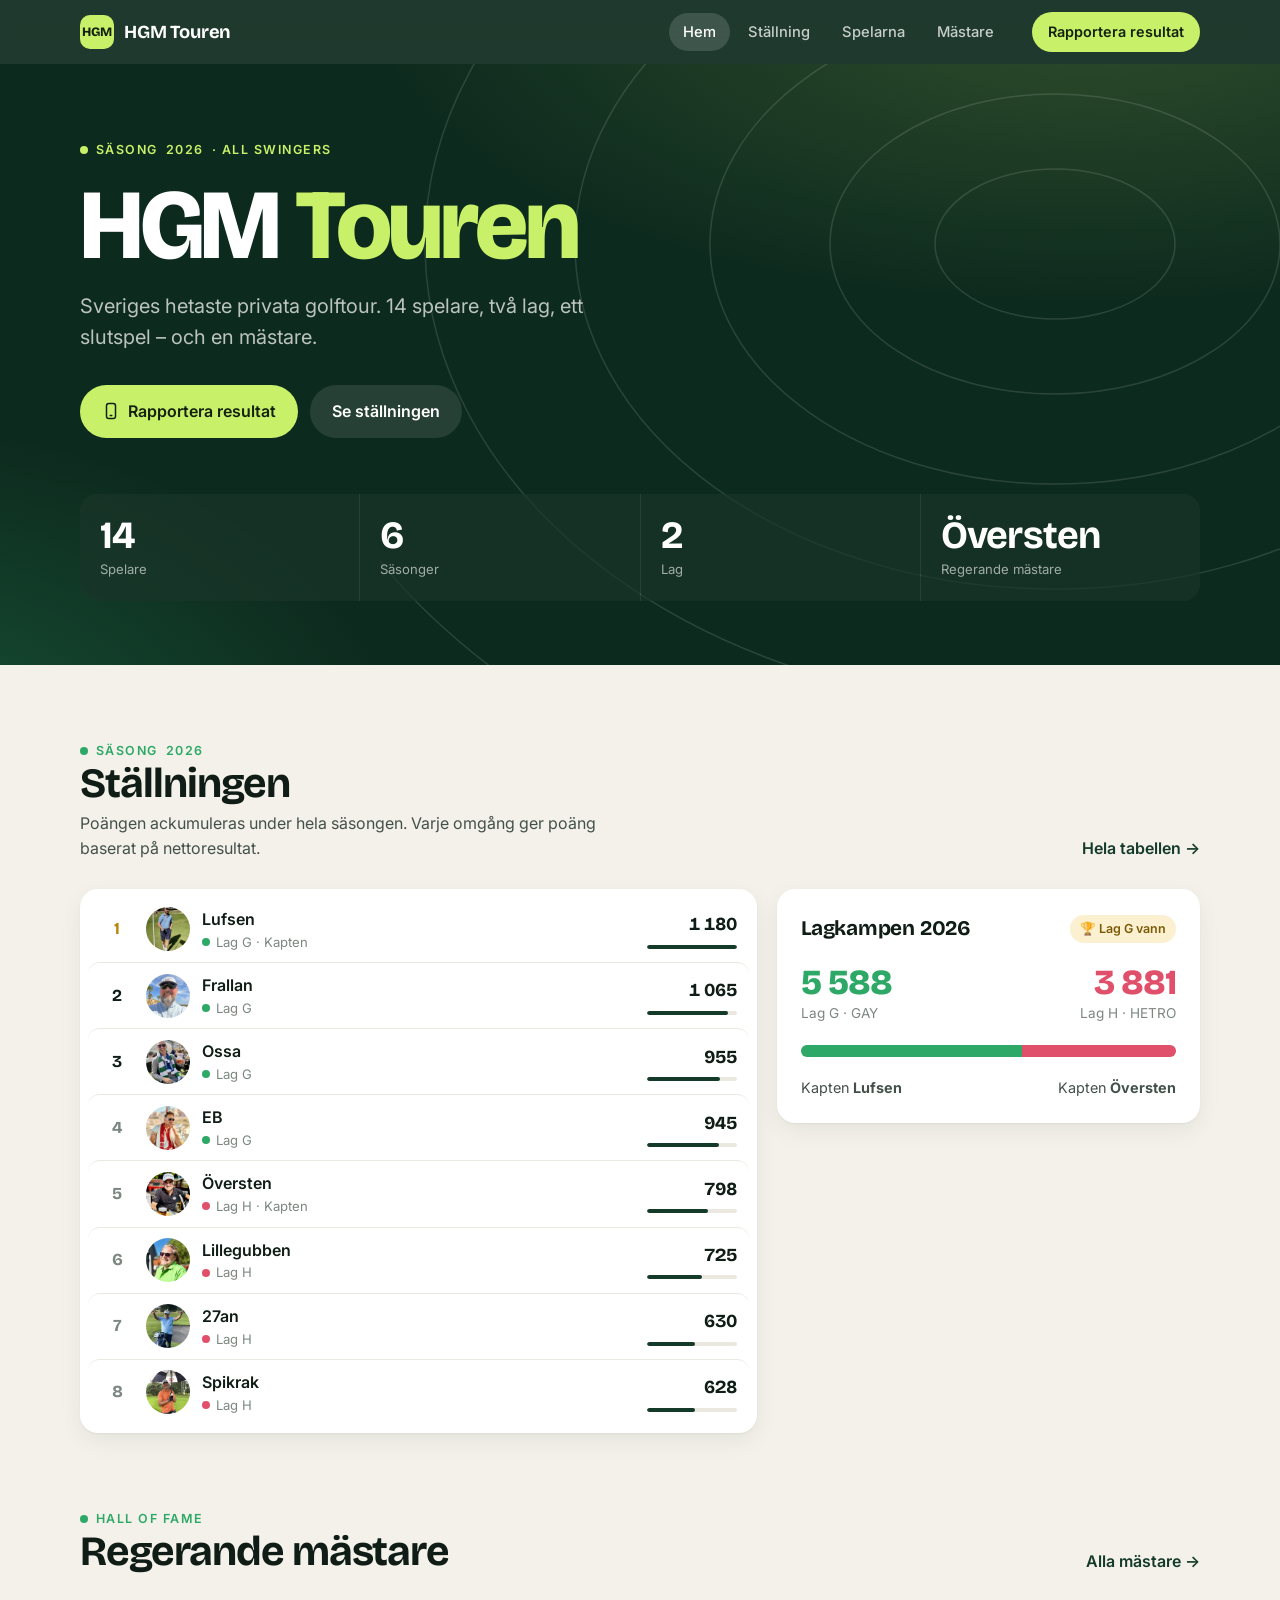
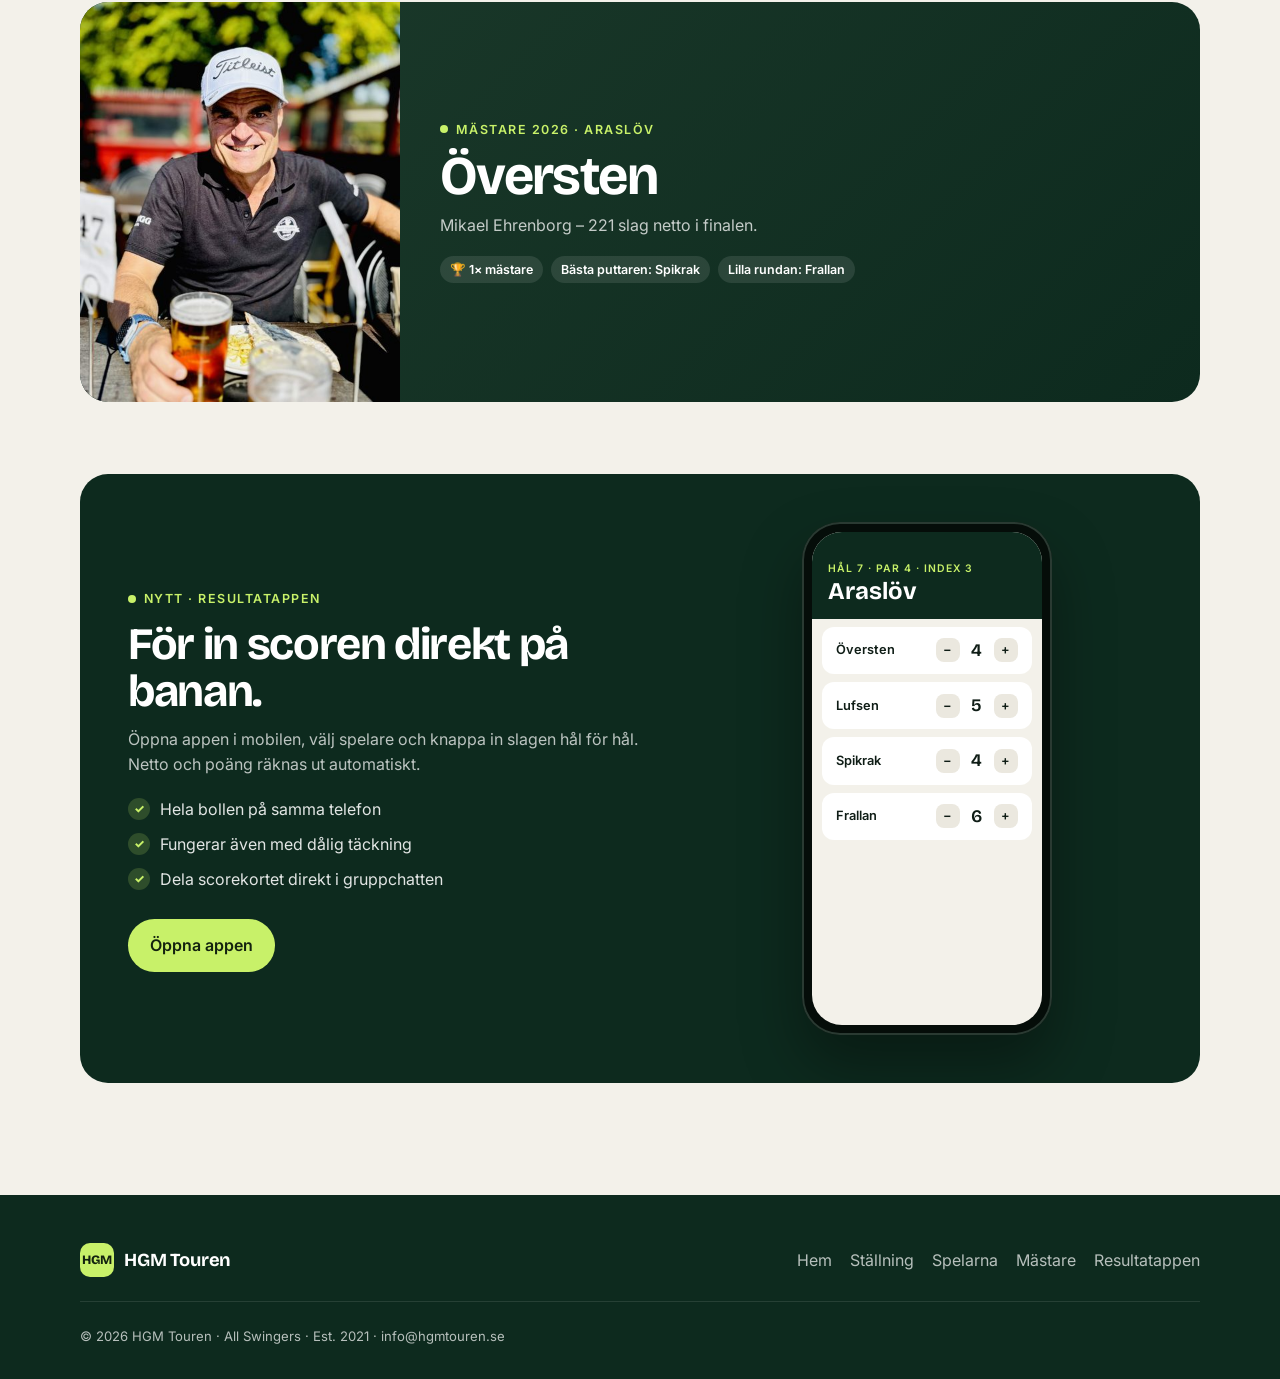
==== commit d8dd189c: "Ny hemsida från grunden och mobilapp för resultatrapportering - Modern design: Hem, Ställning, Spela" ====
--- a/index.html
+++ b/index.html
@@ -1,701 +1,88 @@
-<!DOCTYPE html>
+<!doctype html>
 <html lang="sv">
 <head>
-<meta charset="UTF-8">
-<meta name="viewport" content="width=device-width, initial-scale=1.0">
+<meta charset="utf-8">
+<meta name="viewport" content="width=device-width, initial-scale=1, viewport-fit=cover">
 <title>HGM Touren</title>
+<meta name="description" content="HGM Touren – Sveriges hetaste privata golftour. Ställning, spelare, lag och mästare.">
+<meta name="theme-color" content="#0d2a1e">
+<link rel="icon" href="assets/img/icon.svg" type="image/svg+xml">
 <link rel="preconnect" href="https://fonts.googleapis.com">
 <link rel="preconnect" href="https://fonts.gstatic.com" crossorigin>
-<link href="https://fonts.googleapis.com/css2?family=Cormorant+Garamond:ital,wght@0,300;0,400;0,500;0,600;1,300;1,400;1,600&family=DM+Mono:wght@300;400&display=swap" rel="stylesheet">
-<style>
-  :root {
-    --cream: #f5f2ec;
-    --cream-dark: #ede9e1;
-    --dark: #1a1a18;
-    --dark-mid: #2a2a26;
-    --green: #1e3d2a;
-    --green-mid: #2a5a3a;
-    --green-light: #4a8a5a;
-    --gold: #c9a227;
-    --gold-light: #e8c547;
-    --muted: #888880;
-    --border: #d8d3c8;
-    --lag-g: #5aaa75;
-    --lag-g-bg: #1a3020;
-    --lag-h: #c0607a;
-    --lag-h-bg: #301a20;
-    --nav-h: 72px;
-  }
-
-  * { box-sizing: border-box; margin: 0; padding: 0; }
-  html { scroll-behavior: smooth; }
-  body {
-    background: var(--cream);
-    color: var(--dark);
-    font-family: 'Cormorant Garamond', Georgia, serif;
-    font-weight: 300;
-    line-height: 1.6;
-    overflow-x: hidden;
-  }
-
-  /* ── NAV ── */
-  #nav {
-    position: fixed;
-    top: 0; left: 0; right: 0;
-    z-index: 100;
-    height: var(--nav-h);
-    background: var(--dark);
-    display: flex;
-    align-items: center;
-    justify-content: space-between;
-    padding: 0 32px;
-    border-bottom: 1px solid rgba(201,162,39,0.25);
-    transition: background 0.3s;
-  }
-  #nav.scrolled {
-    background: rgba(26,26,24,0.97);
-    backdrop-filter: blur(12px);
-    -webkit-backdrop-filter: blur(12px);
-  }
-  .nav-logo {
-    display: flex; flex-direction: column; line-height: 1;
-    text-decoration: none; color: var(--cream);
-  }
-  .nav-logo-main {
-    font-size: 1.5rem; font-weight: 600;
-    letter-spacing: 0.08em; color: var(--gold);
-  }
-  .nav-logo-sub {
-    font-size: 0.6rem; font-family: 'DM Mono', monospace;
-    font-weight: 300; letter-spacing: 0.25em; color: var(--muted);
-    text-transform: uppercase; margin-top: 2px;
-  }
-  .nav-links { display: flex; gap: 0; list-style: none; }
-  .nav-links a {
-    display: block; padding: 0 16px;
-    height: var(--nav-h); line-height: var(--nav-h);
-    font-family: 'DM Mono', monospace; font-size: 0.65rem;
-    font-weight: 300; letter-spacing: 0.2em; text-transform: uppercase;
-    color: rgba(245,242,236,0.6); text-decoration: none;
-    transition: color 0.2s; border-bottom: 2px solid transparent;
-  }
-  .nav-links a:hover, .nav-links a.active {
-    color: var(--gold); border-bottom-color: var(--gold);
-  }
-  .nav-hamburger {
-    display: none; flex-direction: column; gap: 5px;
-    background: none; border: none; cursor: pointer; padding: 8px;
-  }
-  .nav-hamburger span {
-    display: block; width: 24px; height: 1px;
-    background: var(--cream); transition: all 0.3s;
-  }
-  #mobile-menu {
-    display: none; position: fixed; top: var(--nav-h); left: 0; right: 0;
-    background: var(--dark); z-index: 99;
-    border-bottom: 1px solid rgba(201,162,39,0.25);
-  }
-  #mobile-menu.open { display: block; }
-  #mobile-menu a {
-    display: block; padding: 16px 24px;
-    font-family: 'DM Mono', monospace; font-size: 0.75rem;
-    letter-spacing: 0.2em; text-transform: uppercase;
-    color: rgba(245,242,236,0.7); text-decoration: none;
-    border-bottom: 1px solid rgba(255,255,255,0.05);
-  }
-  #mobile-menu a:hover { color: var(--gold); }
-
-  /* ── HERO ── */
-  #hem {
-    position: relative; height: 100vh; min-height: 600px;
-    display: flex; flex-direction: column;
-    align-items: center; justify-content: center;
-    text-align: center; overflow: hidden; background: var(--dark);
-  }
-  .hero-bg {
-    position: absolute; inset: 0;
-    background:
-      linear-gradient(to bottom, rgba(26,26,24,0.4) 0%, rgba(26,26,24,0.7) 60%, rgba(26,26,24,0.95) 100%),
-      url('https://images.unsplash.com/photo-1587174486073-ae5e5cff23aa?w=1600&q=80') center/cover no-repeat;
-  }
-  .hero-content {
-    position: relative; z-index: 2;
-    display: flex; flex-direction: column;
-    align-items: center; padding: 0 24px;
-  }
-  .hero-est {
-    font-family: 'DM Mono', monospace; font-size: 0.65rem;
-    font-weight: 300; letter-spacing: 0.35em; text-transform: uppercase;
-    color: var(--gold); margin-bottom: 24px;
-    opacity: 0; animation: fadeUp 0.8s 0.2s forwards;
-  }
-  .hero-title {
-    font-size: clamp(4rem, 12vw, 9rem); font-weight: 600;
-    line-height: 0.9; color: var(--cream); letter-spacing: -0.01em;
-    opacity: 0; animation: fadeUp 0.8s 0.4s forwards;
-  }
-  .hero-title span { color: var(--gold); font-style: italic; }
-  .hero-tagline {
-    font-size: clamp(1rem, 2.5vw, 1.4rem); font-weight: 300;
-    color: rgba(245,242,236,0.6); letter-spacing: 0.08em;
-    margin-top: 20px; font-style: italic;
-    opacity: 0; animation: fadeUp 0.8s 0.6s forwards;
-  }
-  .hero-cta {
-    display: flex; gap: 16px; margin-top: 48px;
-    flex-wrap: wrap; justify-content: center;
-    opacity: 0; animation: fadeUp 0.8s 0.8s forwards;
-  }
-  .btn-primary {
-    background: var(--gold); color: var(--dark);
-    padding: 14px 36px; font-family: 'DM Mono', monospace;
-    font-size: 0.65rem; font-weight: 400; letter-spacing: 0.2em;
-    text-transform: uppercase; text-decoration: none; transition: all 0.2s;
-  }
-  .btn-primary:hover { background: var(--gold-light); transform: translateY(-2px); }
-  .btn-secondary {
-    border: 1px solid rgba(245,242,236,0.3); color: var(--cream);
-    padding: 14px 36px; font-family: 'DM Mono', monospace;
-    font-size: 0.65rem; font-weight: 300; letter-spacing: 0.2em;
-    text-transform: uppercase; text-decoration: none; transition: all 0.2s;
-  }
-  .btn-secondary:hover { border-color: var(--gold); color: var(--gold); transform: translateY(-2px); }
-  .hero-scroll {
-    position: absolute; bottom: 32px; left: 50%; transform: translateX(-50%);
-    display: flex; flex-direction: column; align-items: center; gap: 8px;
-    color: rgba(245,242,236,0.4); font-family: 'DM Mono', monospace;
-    font-size: 0.6rem; letter-spacing: 0.2em; text-transform: uppercase;
-    animation: pulse 2s infinite;
-  }
-  .hero-scroll::after {
-    content: ''; display: block; width: 1px; height: 32px;
-    background: rgba(245,242,236,0.3); animation: growLine 2s infinite;
-  }
-
-  /* ── STAT STRIP ── */
-  .stat-strip {
-    background: var(--dark-mid);
-    border-top: 1px solid rgba(201,162,39,0.2);
-    border-bottom: 1px solid rgba(201,162,39,0.2);
-    padding: 28px 0; overflow: hidden;
-  }
-  .stat-strip-inner {
-    display: flex; justify-content: center; gap: 0; flex-wrap: wrap;
-    max-width: 1200px; margin: 0 auto; padding: 0 24px;
-  }
-  .stat-item {
-    display: flex; flex-direction: column; align-items: center;
-    padding: 12px 32px; border-right: 1px solid rgba(255,255,255,0.08);
-    min-width: 120px;
-  }
-  .stat-item:last-child { border-right: none; }
-  .stat-num { font-size: 2.4rem; font-weight: 600; color: var(--gold); line-height: 1; }
-  .stat-label {
-    font-family: 'DM Mono', monospace; font-size: 0.6rem;
-    letter-spacing: 0.2em; text-transform: uppercase;
-    color: var(--muted); margin-top: 4px;
-  }
-
-  /* ── SHARED SECTION ── */
-  .section {
-    padding: 100px max(24px, env(safe-area-inset-left, 0px));
-    max-width: 1200px; margin: 0 auto;
-  }
-  .section-header { margin-bottom: 64px; }
-  .section-eyebrow {
-    font-family: 'DM Mono', monospace; font-size: 0.6rem;
-    letter-spacing: 0.3em; text-transform: uppercase;
-    color: var(--gold); margin-bottom: 12px; display: block;
-  }
-  .section-title {
-    font-size: clamp(2.4rem, 5vw, 4rem); font-weight: 300;
-    line-height: 1.1; color: var(--dark); letter-spacing: -0.01em;
-  }
-  .section-title em { font-style: italic; color: var(--green); }
-  .section-desc {
-    margin-top: 16px; font-size: 1.15rem; color: var(--muted);
-    max-width: 540px; line-height: 1.7;
-  }
-
-  /* ── STATISTIK ── */
-  .standings-wrap { display: grid; grid-template-columns: 1fr 1fr; gap: 24px; margin-top: 48px; }
-  .standings-card { background: var(--dark); overflow: hidden; }
-  .standings-title {
-    padding: 20px 24px 16px;
-    border-bottom: 1px solid rgba(255,255,255,0.08);
-    display: flex; align-items: baseline; gap: 8px;
-  }
-  .standings-title h3 { font-size: 1.4rem; font-weight: 400; color: var(--cream); }
-  .standings-title span {
-    font-family: 'DM Mono', monospace; font-size: 0.6rem;
-    letter-spacing: 0.15em; color: var(--muted); text-transform: uppercase;
-  }
-  .standings-list { list-style: none; }
-  .standing-row {
-    display: flex; align-items: center; padding: 10px 24px;
-    border-bottom: 1px solid rgba(255,255,255,0.04);
-    gap: 12px; transition: background 0.15s;
-  }
-  .standing-row:hover { background: rgba(255,255,255,0.03); }
-  .standing-row:last-child { border-bottom: none; }
-  .standing-pos { font-family: 'DM Mono', monospace; font-size: 0.7rem; color: var(--muted); width: 20px; text-align: right; flex-shrink: 0; }
-  .standing-pos.top3 { color: var(--gold); }
-  .standing-avatar { width: 32px; height: 32px; border-radius: 50%; object-fit: cover; flex-shrink: 0; background: var(--dark-mid); }
-  .standing-name { flex: 1; font-size: 1.05rem; font-weight: 400; color: var(--cream); }
-  .standing-lag { width: 6px; height: 6px; border-radius: 50%; flex-shrink: 0; }
-  .standing-lag.g { background: var(--lag-g); }
-  .standing-lag.h { background: var(--lag-h); }
-  .standing-pts { font-family: 'DM Mono', monospace; font-size: 0.85rem; font-weight: 400; color: var(--gold); text-align: right; min-width: 48px; }
-  .standing-bar-wrap { width: 60px; height: 3px; background: rgba(255,255,255,0.08); overflow: hidden; flex-shrink: 0; }
-  .standing-bar { height: 100%; background: var(--gold); transition: width 1s ease; width: 0; }
-
-  /* ── SPELARNA ── */
-  .players-grid {
-    display: grid; grid-template-columns: repeat(auto-fill, minmax(200px, 1fr));
-    gap: 2px;
-  }
-  .player-card {
-    position: relative; aspect-ratio: 3/4; overflow: hidden;
-    cursor: pointer; background: var(--dark-mid);
-  }
-  .player-card img {
-    width: 100%; height: 100%; object-fit: cover;
-    transition: transform 0.5s ease, filter 0.5s ease; filter: grayscale(20%);
-  }
-  .player-card:hover img { transform: scale(1.06); filter: grayscale(0%); }
-  .player-card-overlay {
-    position: absolute; inset: 0;
-    background: linear-gradient(to top, rgba(26,26,24,0.9) 0%, rgba(26,26,24,0.1) 50%, transparent 100%);
-    display: flex; flex-direction: column; justify-content: flex-end;
-    padding: 20px 16px 16px; transition: background 0.3s;
-  }
-  .player-card:hover .player-card-overlay {
-    background: linear-gradient(to top, rgba(26,26,24,0.95) 0%, rgba(26,26,24,0.4) 60%, rgba(26,26,24,0.1) 100%);
-  }
-  .player-nick { font-size: 1.3rem; font-weight: 600; color: var(--cream); line-height: 1.1; }
-  .player-name { font-size: 0.75rem; color: rgba(245,242,236,0.5); margin-top: 2px; display: none; }
-  .player-card:hover .player-name { display: block; }
-  .player-lag-badge {
-    position: absolute; top: 12px; right: 12px;
-    padding: 3px 8px; font-family: 'DM Mono', monospace;
-    font-size: 0.55rem; letter-spacing: 0.15em;
-    text-transform: uppercase; font-weight: 400; border-radius: 2px;
-  }
-  .player-lag-badge.g { background: rgba(90,170,117,0.2); color: var(--lag-g); border: 1px solid rgba(90,170,117,0.4); }
-  .player-lag-badge.h { background: rgba(192,96,122,0.2); color: var(--lag-h); border: 1px solid rgba(192,96,122,0.4); }
-
-  /* ── LAGEN ── */
-  .lagen-grid { display: grid; grid-template-columns: 1fr 1fr; gap: 2px; margin-top: 56px; }
-  .lag-panel { padding: 56px 48px; position: relative; overflow: hidden; }
-  .lag-panel.g { background: var(--lag-g-bg); border-top: 2px solid var(--lag-g); }
-  .lag-panel.h { background: var(--lag-h-bg); border-top: 2px solid var(--lag-h); }
-  .lag-label { font-family: 'DM Mono', monospace; font-size: 0.6rem; letter-spacing: 0.3em; text-transform: uppercase; color: var(--muted); margin-bottom: 8px; }
-  .lag-name { font-size: 3rem; font-weight: 600; line-height: 1; margin-bottom: 4px; }
-  .lag-panel.g .lag-name { color: var(--lag-g); }
-  .lag-panel.h .lag-name { color: var(--lag-h); }
-  .lag-full { font-size: 1rem; color: rgba(245,242,236,0.4); font-style: italic; margin-bottom: 32px; }
-  .lag-kapten { display: flex; align-items: center; gap: 12px; margin-bottom: 32px; }
-  .lag-kapten img { width: 48px; height: 48px; border-radius: 50%; object-fit: cover; }
-  .lag-kapten-label { font-family: 'DM Mono', monospace; font-size: 0.55rem; letter-spacing: 0.2em; text-transform: uppercase; color: var(--muted); }
-  .lag-kapten-name { font-size: 1.1rem; font-weight: 400; color: var(--cream); margin-top: 2px; }
-  .lag-members { display: flex; flex-direction: column; gap: 10px; }
-  .lag-member { display: flex; align-items: center; gap: 10px; }
-  .lag-member img { width: 32px; height: 32px; border-radius: 50%; object-fit: cover; opacity: 0.85; }
-  .lag-member span { font-size: 1rem; color: rgba(245,242,236,0.75); }
-  .lag-score { position: absolute; top: 32px; right: 48px; text-align: right; }
-  .lag-score-num { font-size: 3.5rem; font-weight: 600; line-height: 1; }
-  .lag-panel.g .lag-score-num { color: rgba(90,170,117,0.3); }
-  .lag-panel.h .lag-score-num { color: rgba(192,96,122,0.3); }
-  .lag-score-label { font-family: 'DM Mono', monospace; font-size: 0.55rem; letter-spacing: 0.2em; color: var(--muted); text-transform: uppercase; }
-
-  /* ── MÄSTARE ── */
-  .mastare-grid { display: grid; grid-template-columns: repeat(auto-fill, minmax(260px, 1fr)); gap: 2px; margin-top: 56px; }
-  .mastare-card { background: var(--dark-mid); padding: 36px 28px; display: flex; flex-direction: column; gap: 16px; position: relative; overflow: hidden; transition: background 0.2s; }
-  .mastare-card:hover { background: #2e2e2a; }
-  .mastare-card.featured {
-    background: linear-gradient(135deg, var(--green) 0%, var(--dark-mid) 100%);
-    border-top: 2px solid var(--gold);
-    grid-column: span 2;
-    display: grid; grid-template-columns: 1fr auto; gap: 24px; align-items: start;
-  }
-  .mastare-year { font-family: 'DM Mono', monospace; font-size: 0.6rem; letter-spacing: 0.25em; color: var(--gold); text-transform: uppercase; }
-  .mastare-nick { font-size: 2rem; font-weight: 600; color: var(--cream); line-height: 1.1; }
-  .mastare-info { font-size: 0.85rem; color: rgba(245,242,236,0.4); font-style: italic; }
-  .mastare-trophy { font-size: 3rem; opacity: 0.3; align-self: center; }
-
-  /* ── HISTORIK ── */
-  .timeline { position: relative; margin-top: 56px; }
-  .timeline::before {
-    content: ''; position: absolute; left: 0; top: 0; bottom: 0;
-    width: 1px; background: var(--border);
-  }
-  .timeline-item {
-    display: flex; padding-bottom: 48px; padding-left: 32px;
-    position: relative; opacity: 0; transform: translateY(20px);
-    transition: opacity 0.6s, transform 0.6s;
-  }
-  .timeline-item.visible { opacity: 1; transform: translateY(0); }
-  .timeline-dot {
-    position: absolute; left: 0; top: 6px; transform: translateX(-50%);
-    width: 10px; height: 10px; border-radius: 50%;
-    background: var(--gold); flex-shrink: 0; border: 2px solid var(--cream-dark);
-  }
-  .timeline-year { font-family: 'DM Mono', monospace; font-size: 0.65rem; letter-spacing: 0.25em; color: var(--gold); text-transform: uppercase; margin-bottom: 6px; }
-  .timeline-title { font-size: 1.5rem; font-weight: 400; color: var(--dark); margin-bottom: 8px; }
-  .timeline-desc { font-size: 1rem; color: var(--muted); line-height: 1.65; }
-
-  /* ── FOOTER ── */
-  footer { background: var(--dark); padding: 64px 0 32px; border-top: 1px solid rgba(201,162,39,0.15); }
-  .footer-inner { max-width: 1200px; margin: 0 auto; padding: 0 max(24px, env(safe-area-inset-left, 0px)); }
-  .footer-top { display: flex; justify-content: space-between; align-items: flex-start; gap: 48px; margin-bottom: 48px; flex-wrap: wrap; }
-  .footer-logo { font-size: 2rem; font-weight: 600; color: var(--gold); letter-spacing: 0.08em; }
-  .footer-motto { font-size: 0.85rem; color: var(--muted); font-style: italic; margin-top: 4px; }
-  .footer-links { display: flex; gap: 48px; flex-wrap: wrap; }
-  .footer-col h4 { font-family: 'DM Mono', monospace; font-size: 0.6rem; letter-spacing: 0.25em; text-transform: uppercase; color: var(--gold); margin-bottom: 16px; }
-  .footer-col ul { list-style: none; display: flex; flex-direction: column; gap: 8px; }
-  .footer-col a { font-size: 0.95rem; color: rgba(245,242,236,0.5); text-decoration: none; transition: color 0.2s; }
-  .footer-col a:hover { color: var(--cream); }
-  .footer-bottom { border-top: 1px solid rgba(255,255,255,0.06); padding-top: 24px; display: flex; justify-content: space-between; align-items: center; flex-wrap: wrap; gap: 12px; }
-  .footer-copy { font-family: 'DM Mono', monospace; font-size: 0.6rem; letter-spacing: 0.15em; color: rgba(245,242,236,0.25); text-transform: uppercase; }
-  .footer-contact a { font-family: 'DM Mono', monospace; font-size: 0.6rem; letter-spacing: 0.15em; color: var(--gold); text-decoration: none; text-transform: uppercase; }
-  .divider { height: 1px; background: var(--border); max-width: 1200px; margin: 0 auto; }
-
-  /* ── ANIMATIONS ── */
-  @keyframes fadeUp { from { opacity: 0; transform: translateY(24px); } to { opacity: 1; transform: translateY(0); } }
-  @keyframes pulse { 0%, 100% { opacity: 0.4; } 50% { opacity: 0.8; } }
-  @keyframes growLine { 0%, 100% { transform: scaleY(0.5); opacity: 0.4; } 50% { transform: scaleY(1); opacity: 0.8; } }
-
-  /* ── RESPONSIVE ── */
-  @media (max-width: 900px) {
-    .standings-wrap { grid-template-columns: 1fr; }
-    .lagen-grid { grid-template-columns: 1fr; }
-    .mastare-card.featured { grid-column: span 1; grid-template-columns: 1fr; }
-    .nav-links { display: none; }
-    .nav-hamburger { display: flex; }
-    .lag-score { position: static; text-align: left; margin-bottom: 24px; }
-    .lag-panel { padding: 36px 28px; }
-  }
-  @media (max-width: 600px) {
-    .players-grid { grid-template-columns: repeat(2, 1fr); }
-    .hero-title { font-size: 3.5rem; }
-    .stat-item { padding: 12px 20px; min-width: 90px; }
-    .footer-top { flex-direction: column; }
-  }
-</style>
+<link href="https://fonts.googleapis.com/css2?family=Bricolage+Grotesque:opsz,wght@12..96,600;12..96,700;12..96,800&family=Inter:wght@400;500;600;700&display=swap" rel="stylesheet">
+<link rel="stylesheet" href="assets/css/style.css">
 </head>
-<body>
-
-<!-- NAV -->
-<nav id="nav">
-  <a href="#hem" class="nav-logo">
-    <span class="nav-logo-main">HGM</span>
-    <span class="nav-logo-sub">Touren · Est. 2021</span>
-  </a>
-  <ul class="nav-links">
-    <li><a href="#hem" class="active">Hem</a></li>
-    <li><a href="#statistik">Statistik</a></li>
-    <li><a href="#spelarna">Spelarna</a></li>
-    <li><a href="#lagen">Lagen</a></li>
-    <li><a href="#mastare">Mästare</a></li>
-    <li><a href="#historik">Historik</a></li>
-  </ul>
-  <button class="nav-hamburger" id="hamburger" aria-label="Meny">
-    <span></span><span></span><span></span>
-  </button>
-</nav>
-
-<!-- MOBILE MENU -->
-<div id="mobile-menu">
-  <a href="#hem">Hem</a>
-  <a href="#statistik">Statistik</a>
-  <a href="#spelarna">Spelarna</a>
-  <a href="#lagen">Lagen</a>
-  <a href="#mastare">Mästare</a>
-  <a href="#historik">Historik</a>
-</div>
-
-<!-- HERO -->
-<section id="hem">
-  <div class="hero-bg"></div>
-  <div class="hero-content">
-    <span class="hero-est">Est. 2021 · All Swingers</span>
-    <h1 class="hero-title">HGM<br><span>Touren</span></h1>
-    <p class="hero-tagline">Sveriges hetaste privata golftour</p>
-    <div class="hero-cta">
-      <a href="#spelarna" class="btn-primary">Spelarna</a>
-      <a href="#statistik" class="btn-secondary">Statistik 2026</a>
+<body data-root="" data-page="hem">
+<header id="site-nav"></header>
+<section class="hero">
+  <div class="wrap">
+    <span class="eyebrow">Säsong <span data-season></span> · All Swingers</span>
+    <h1>HGM <span>Touren</span></h1>
+    <p class="lead">Sveriges hetaste privata golftour. 14 spelare, två lag, ett slutspel – och en mästare.</p>
+    <div class="hero-actions">
+      <a class="btn btn-accent" href="app/">
+        <svg viewBox="0 0 24 24" fill="none" stroke="currentColor" stroke-width="2" stroke-linecap="round" stroke-linejoin="round"><rect x="6" y="2" width="12" height="20" rx="3"/><path d="M11 18h2"/></svg>
+        Rapportera resultat</a>
+      <a class="btn btn-ghost" href="stallning/">Se ställningen</a>
     </div>
+    <div class="kpis" data-kpis></div>
   </div>
-  <div class="hero-scroll">Scroll</div>
 </section>
 
-<!-- STAT STRIP -->
-<div class="stat-strip">
-  <div class="stat-strip-inner">
-    <div class="stat-item"><span class="stat-num">14</span><span class="stat-label">Spelare</span></div>
-    <div class="stat-item"><span class="stat-num">6</span><span class="stat-label">Säsonger</span></div>
-    <div class="stat-item"><span class="stat-num">2</span><span class="stat-label">Lag</span></div>
-    <div class="stat-item"><span class="stat-num">221</span><span class="stat-label">Finalvinnare slag 2026</span></div>
-    <div class="stat-item"><span class="stat-num">2021</span><span class="stat-label">Grundat</span></div>
-  </div>
-</div>
-
-<!-- STATISTIK -->
-<section id="statistik">
-  <div class="section">
-    <div class="section-header">
-      <span class="section-eyebrow">Säsong 2026</span>
-      <h2 class="section-title">Nuvarande<br><em>Ställning</em></h2>
-      <p class="section-desc">Poängen ackumuleras under hela säsongen. Varje omgång ger poäng baserat på nettoresultat.</p>
+<section class="section">
+  <div class="wrap">
+    <div class="section-head">
+      <div><span class="eyebrow">Säsong <span data-season></span></span><h2>Ställningen</h2>
+      <p>Poängen ackumuleras under hela säsongen. Varje omgång ger poäng baserat på nettoresultat.</p></div>
+      <a class="link-more" href="stallning/">Hela tabellen →</a>
     </div>
-    <div class="standings-wrap">
-      <div class="standings-card">
-        <div class="standings-title">
-          <h3 style="color:var(--lag-g)">Lag G</h3>
-          <span>GAY · Kapten Lufsen</span>
-        </div>
-        <ul class="standings-list">
-          <li class="standing-row"><span class="standing-pos top3">1</span><img src="/spelarna/Lufsen.jpg" class="standing-avatar" alt="Lufsen"><span class="standing-name">Lufsen</span><span class="standing-lag g"></span><div class="standing-bar-wrap"><div class="standing-bar" data-pct="100"></div></div><span class="standing-pts">1180</span></li>
-          <li class="standing-row"><span class="standing-pos top3">2</span><img src="/spelarna/Frallan.jpg" class="standing-avatar" alt="Frallan"><span class="standing-name">Frallan</span><span class="standing-lag g"></span><div class="standing-bar-wrap"><div class="standing-bar" data-pct="90"></div></div><span class="standing-pts">1065</span></li>
-          <li class="standing-row"><span class="standing-pos top3">3</span><img src="/spelarna/Ossa.jpg" class="standing-avatar" alt="Ossa"><span class="standing-name">Ossa</span><span class="standing-lag g"></span><div class="standing-bar-wrap"><div class="standing-bar" data-pct="81"></div></div><span class="standing-pts">955</span></li>
-          <li class="standing-row"><span class="standing-pos">4</span><img src="/spelarna/EB.jpg" class="standing-avatar" alt="EB"><span class="standing-name">EB</span><span class="standing-lag g"></span><div class="standing-bar-wrap"><div class="standing-bar" data-pct="80"></div></div><span class="standing-pts">945</span></li>
-          <li class="standing-row"><span class="standing-pos">9</span><img src="/spelarna/Kaka.jpg" class="standing-avatar" alt="Kaka"><span class="standing-name">Kaka</span><span class="standing-lag g"></span><div class="standing-bar-wrap"><div class="standing-bar" data-pct="51"></div></div><span class="standing-pts">605</span></li>
-          <li class="standing-row"><span class="standing-pos">11</span><img src="/spelarna/Tamo.jpg" class="standing-avatar" alt="Tämo"><span class="standing-name">Tämo</span><span class="standing-lag g"></span><div class="standing-bar-wrap"><div class="standing-bar" data-pct="43"></div></div><span class="standing-pts">503</span></li>
-          <li class="standing-row"><span class="standing-pos">12</span><img src="/spelarna/Sillen.jpg" class="standing-avatar" alt="Sillen"><span class="standing-name">Sillen</span><span class="standing-lag g"></span><div class="standing-bar-wrap"><div class="standing-bar" data-pct="28"></div></div><span class="standing-pts">335</span></li>
-        </ul>
-      </div>
-      <div class="standings-card">
-        <div class="standings-title">
-          <h3 style="color:var(--lag-h)">Lag H</h3>
-          <span>HETRO · Kapten Översten</span>
-        </div>
-        <ul class="standings-list">
-          <li class="standing-row"><span class="standing-pos top3">5</span><img src="/spelarna/Oversten.jpg" class="standing-avatar" alt="Översten"><span class="standing-name">Översten</span><span class="standing-lag h"></span><div class="standing-bar-wrap"><div class="standing-bar" data-pct="68"></div></div><span class="standing-pts">798</span></li>
-          <li class="standing-row"><span class="standing-pos top3">6</span><img src="/spelarna/Lillegubben.jpg" class="standing-avatar" alt="Lillegubben"><span class="standing-name">Lillegubben</span><span class="standing-lag h"></span><div class="standing-bar-wrap"><div class="standing-bar" data-pct="61"></div></div><span class="standing-pts">725</span></li>
-          <li class="standing-row"><span class="standing-pos top3">7</span><img src="/spelarna/27an.jpg" class="standing-avatar" alt="27an"><span class="standing-name">27an</span><span class="standing-lag h"></span><div class="standing-bar-wrap"><div class="standing-bar" data-pct="53"></div></div><span class="standing-pts">630</span></li>
-          <li class="standing-row"><span class="standing-pos">8</span><img src="/spelarna/Spikrak.jpg" class="standing-avatar" alt="Spikrak"><span class="standing-name">Spikrak</span><span class="standing-lag h"></span><div class="standing-bar-wrap"><div class="standing-bar" data-pct="53"></div></div><span class="standing-pts">628</span></li>
-          <li class="standing-row"><span class="standing-pos">10</span><img src="/spelarna/Mike.jpg" class="standing-avatar" alt="Mike"><span class="standing-name">Mike</span><span class="standing-lag h"></span><div class="standing-bar-wrap"><div class="standing-bar" data-pct="51"></div></div><span class="standing-pts">600</span></li>
-          <li class="standing-row"><span class="standing-pos">13</span><img src="/spelarna/Svagern.jpg" class="standing-avatar" alt="Svågern"><span class="standing-name">Svågern</span><span class="standing-lag h"></span><div class="standing-bar-wrap"><div class="standing-bar" data-pct="26"></div></div><span class="standing-pts">305</span></li>
-          <li class="standing-row"><span class="standing-pos">14</span><img src="/spelarna/Elof.jpg" class="standing-avatar" alt="Elof"><span class="standing-name">Elof</span><span class="standing-lag h"></span><div class="standing-bar-wrap"><div class="standing-bar" data-pct="17"></div></div><span class="standing-pts">195</span></li>
-        </ul>
+    <div class="grid-2">
+      <div class="card standings reveal" data-standings-top></div>
+      <div style="display:grid;gap:20px;align-content:start">
+        <div class="reveal" data-duel></div>
       </div>
     </div>
   </div>
 </section>
 
-<div class="divider"></div>
-
-<!-- SPELARNA -->
-<section id="spelarna" style="background:var(--cream-dark);padding-top:100px;padding-bottom:0;">
-  <div class="section" style="padding-bottom:32px;">
-    <div class="section-header">
-      <span class="section-eyebrow">HGM Touren 2026</span>
-      <h2 class="section-title">Spelarnas<br><em>Trupp</em></h2>
-      <p class="section-desc">14 dedikerade golfare uppdelade i två rivaliserande lag. Hovra för att se fullständigt namn.</p>
+<section class="section" style="padding-top:0">
+  <div class="wrap">
+    <div class="section-head">
+      <div><span class="eyebrow">Hall of Fame</span><h2>Regerande mästare</h2></div>
+      <a class="link-more" href="mastare/">Alla mästare →</a>
     </div>
-  </div>
-  <div class="players-grid" style="max-width:1400px;margin:0 auto 100px;padding:0 2px;">
-    <div class="player-card"><img src="/spelarna/Lufsen.jpg" alt="Lufsen" loading="lazy"><div class="player-card-overlay"><span class="player-nick">Lufsen</span><span class="player-name">Niclas Magnusson</span></div><span class="player-lag-badge g">Lag G · Kapten</span></div>
-    <div class="player-card"><img src="/spelarna/Ossa.jpg" alt="Ossa" loading="lazy"><div class="player-card-overlay"><span class="player-nick">Ossa</span><span class="player-name">Oscar</span></div><span class="player-lag-badge g">Lag G</span></div>
-    <div class="player-card"><img src="/spelarna/Frallan.jpg" alt="Frallan" loading="lazy"><div class="player-card-overlay"><span class="player-nick">Frallan</span><span class="player-name">Pelle Frank</span></div><span class="player-lag-badge g">Lag G</span></div>
-    <div class="player-card"><img src="/spelarna/Sillen.jpg" alt="Sillen" loading="lazy"><div class="player-card-overlay"><span class="player-nick">Sillen</span><span class="player-name">Robert Sidlo</span></div><span class="player-lag-badge g">Lag G</span></div>
-    <div class="player-card"><img src="/spelarna/EB.jpg" alt="EB" loading="lazy"><div class="player-card-overlay"><span class="player-nick">EB</span><span class="player-name">Anders Tumbygg</span></div><span class="player-lag-badge g">Lag G</span></div>
-    <div class="player-card"><img src="/spelarna/Kaka.jpg" alt="Kaka" loading="lazy"><div class="player-card-overlay"><span class="player-nick">Kaka</span><span class="player-name">Staffan Tumbygg</span></div><span class="player-lag-badge g">Lag G</span></div>
-    <div class="player-card"><img src="/spelarna/Tamo.jpg" alt="Tämo" loading="lazy"><div class="player-card-overlay"><span class="player-nick">Tämo</span><span class="player-name">Fabian Dahl</span></div><span class="player-lag-badge g">Lag G</span></div>
-    <div class="player-card"><img src="/spelarna/Oversten.jpg" alt="Översten" loading="lazy"><div class="player-card-overlay"><span class="player-nick">Översten</span><span class="player-name">Mikael Ehrenborg</span></div><span class="player-lag-badge h">Lag H · Kapten</span></div>
-    <div class="player-card"><img src="/spelarna/Spikrak.jpg" alt="Spikrak" loading="lazy"><div class="player-card-overlay"><span class="player-nick">Spikrak</span><span class="player-name">Hasse Wahlberg</span></div><span class="player-lag-badge h">Lag H</span></div>
-    <div class="player-card"><img src="/spelarna/27an.jpg" alt="27an" loading="lazy"><div class="player-card-overlay"><span class="player-nick">27an</span><span class="player-name">Jesper Demén</span></div><span class="player-lag-badge h">Lag H</span></div>
-    <div class="player-card"><img src="/spelarna/Svagern.jpg" alt="Svågern" loading="lazy"><div class="player-card-overlay"><span class="player-nick">Svågern</span><span class="player-name">Jonas Ahlberg</span></div><span class="player-lag-badge h">Lag H</span></div>
-    <div class="player-card"><img src="/spelarna/Mike.jpg" alt="Mike" loading="lazy"><div class="player-card-overlay"><span class="player-nick">Mike</span><span class="player-name">Mike</span></div><span class="player-lag-badge h">Lag H</span></div>
-    <div class="player-card"><img src="/spelarna/Lillegubben.jpg" alt="Lillegubben" loading="lazy"><div class="player-card-overlay"><span class="player-nick">Lillegubben</span><span class="player-name">Lars Ambratt</span></div><span class="player-lag-badge h">Lag H</span></div>
-    <div class="player-card"><img src="/spelarna/Elof.jpg" alt="Elof" loading="lazy"><div class="player-card-overlay"><span class="player-nick">Elof</span><span class="player-name">Andreas Elofsson</span></div><span class="player-lag-badge h">Lag H</span></div>
+    <div class="reveal" data-champ-feature></div>
   </div>
 </section>
 
-<!-- LAGEN -->
-<section id="lagen" style="background:var(--dark);padding:100px 0;">
-  <div style="max-width:1200px;margin:0 auto;padding:0 max(24px,env(safe-area-inset-left,0px));">
-    <div class="section-header">
-      <span class="section-eyebrow">Rivalerna</span>
-      <h2 class="section-title" style="color:var(--cream)">De Två<br><em style="color:var(--gold)">Lagen</em></h2>
-    </div>
-  </div>
-  <div class="lagen-grid" style="max-width:1200px;margin:0 auto;">
-    <div class="lag-panel g">
-      <div class="lag-score"><div class="lag-score-num">G</div><div class="lag-score-label">Vann laget 2026</div></div>
-      <div class="lag-label">Lag G</div>
-      <div class="lag-name">GAY</div>
-      <div class="lag-full">Gröna laget</div>
-      <div class="lag-kapten">
-        <img src="/spelarna/Lufsen.jpg" alt="Lufsen">
-        <div><div class="lag-kapten-label">Kapten</div><div class="lag-kapten-name">Lufsen</div></div>
+<section class="section" style="padding-top:0">
+  <div class="wrap">
+    <div class="promo reveal">
+      <div>
+        <span class="eyebrow">Nytt · Resultatappen</span>
+        <h2>För in scoren direkt på banan.</h2>
+        <p>Öppna appen i mobilen, välj spelare och knappa in slagen hål för hål. Netto och poäng räknas ut automatiskt.</p>
+        <ul>
+          <li>Hela bollen på samma telefon</li>
+          <li>Fungerar även med dålig täckning</li>
+          <li>Dela scorekortet direkt i gruppchatten</li>
+        </ul>
+        <a class="btn btn-accent" href="app/">Öppna appen</a>
       </div>
-      <div class="lag-members">
-        <div class="lag-member"><img src="/spelarna/Ossa.jpg" alt="Ossa"><span>Ossa</span></div>
-        <div class="lag-member"><img src="/spelarna/Frallan.jpg" alt="Frallan"><span>Frallan</span></div>
-        <div class="lag-member"><img src="/spelarna/Sillen.jpg" alt="Sillen"><span>Sillen</span></div>
-        <div class="lag-member"><img src="/spelarna/EB.jpg" alt="EB"><span>EB</span></div>
-        <div class="lag-member"><img src="/spelarna/Kaka.jpg" alt="Kaka"><span>Kaka</span></div>
-        <div class="lag-member"><img src="/spelarna/Tamo.jpg" alt="Tämo"><span>Tämo</span></div>
-      </div>
-    </div>
-    <div class="lag-panel h">
-      <div class="lag-score"><div class="lag-score-num">H</div><div class="lag-score-label">Lag H</div></div>
-      <div class="lag-label">Lag H</div>
-      <div class="lag-name">HETRO</div>
-      <div class="lag-full">Röda laget</div>
-      <div class="lag-kapten">
-        <img src="/spelarna/Oversten.jpg" alt="Översten">
-        <div><div class="lag-kapten-label">Kapten</div><div class="lag-kapten-name">Översten</div></div>
-      </div>
-      <div class="lag-members">
-        <div class="lag-member"><img src="/spelarna/Spikrak.jpg" alt="Spikrak"><span>Spikrak</span></div>
-        <div class="lag-member"><img src="/spelarna/27an.jpg" alt="27an"><span>27an</span></div>
-        <div class="lag-member"><img src="/spelarna/Svagern.jpg" alt="Svågern"><span>Svågern</span></div>
-        <div class="lag-member"><img src="/spelarna/Mike.jpg" alt="Mike"><span>Mike</span></div>
-        <div class="lag-member"><img src="/spelarna/Lillegubben.jpg" alt="Lillegubben"><span>Lillegubben</span></div>
-        <div class="lag-member"><img src="/spelarna/Elof.jpg" alt="Elof"><span>Elof</span></div>
+      <div class="phone" aria-hidden="true">
+        <div class="phone-screen">
+          <div class="ps-top"><small>Hål 7 · Par 4 · Index 3</small><b>Araslöv</b></div>
+          <div class="ps-row">Översten<span class="ps-step"><i>−</i><em>4</em><i>+</i></span></div>
+          <div class="ps-row">Lufsen<span class="ps-step"><i>−</i><em>5</em><i>+</i></span></div>
+          <div class="ps-row">Spikrak<span class="ps-step"><i>−</i><em>4</em><i>+</i></span></div>
+          <div class="ps-row">Frallan<span class="ps-step"><i>−</i><em>6</em><i>+</i></span></div>
+        </div>
       </div>
     </div>
   </div>
 </section>
-
-<!-- MÄSTARE -->
-<section id="mastare">
-  <div class="section">
-    <div class="section-header">
-      <span class="section-eyebrow">Hall of Fame</span>
-      <h2 class="section-title">HGM<br><em>Mästare</em></h2>
-      <p class="section-desc">Individuell mästare avgörs i ett slutspel. Vinnaren är den med lägst nettoresultat i finalen.</p>
-    </div>
-    <div class="mastare-grid">
-      <div class="mastare-card featured">
-        <div>
-          <div class="mastare-year">Mästare 2026 · Araslöv</div>
-          <div class="mastare-nick">Översten</div>
-          <div style="font-size:1rem;color:rgba(245,242,236,0.6);margin-top:8px;">Mikael Ehrenborg · 221 slag netto i finalen</div>
-          <div style="margin-top:16px;font-family:'DM Mono',monospace;font-size:0.6rem;letter-spacing:0.2em;color:var(--muted);text-transform:uppercase;">
-            Bästa puttaren: Spikrak &nbsp;·&nbsp; Lilla rundan: Frallan
-          </div>
-        </div>
-        <div class="mastare-trophy">🏆</div>
-      </div>
-      <div class="mastare-card"><div class="mastare-year">2025</div><div class="mastare-nick">Lufsen</div><div class="mastare-info">Niclas Magnusson</div></div>
-      <div class="mastare-card"><div class="mastare-year">2024</div><div class="mastare-nick">Frallan</div><div class="mastare-info">Pelle Frank</div></div>
-      <div class="mastare-card"><div class="mastare-year">2023</div><div class="mastare-nick">Spikrak</div><div class="mastare-info">Hasse Wahlberg</div></div>
-      <div class="mastare-card"><div class="mastare-year">2022</div><div class="mastare-nick">Lufsen</div><div class="mastare-info">Niclas Magnusson</div></div>
-      <div class="mastare-card"><div class="mastare-year">2021</div><div class="mastare-nick">Lufsen</div><div class="mastare-info">Säsong 1 · Niclas Magnusson</div></div>
-    </div>
-  </div>
-</section>
-
-<div class="divider"></div>
-
-<!-- HISTORIK -->
-<section id="historik" style="background:var(--cream-dark)">
-  <div class="section">
-    <div class="section-header">
-      <span class="section-eyebrow">Vår historia</span>
-      <h2 class="section-title">Från start<br><em>till nu</em></h2>
-    </div>
-    <div class="timeline">
-      <div class="timeline-item"><div class="timeline-dot"></div><div><div class="timeline-year">2021 · Säsong 1</div><div class="timeline-title">HGM Touren grundas</div><div class="timeline-desc">En skara dedikerade golfare bestämmer sig för att skapa sin egen privata tour. HGM Touren föds — med eget poängsystem, lag och slutspel. Lufsen tar det allra första mästaretiteln.</div></div></div>
-      <div class="timeline-item"><div class="timeline-dot"></div><div><div class="timeline-year">2022 · Säsong 2</div><div class="timeline-title">Lufsen försvarar titeln</div><div class="timeline-desc">Traditionen cementeras. Touren växer med fler omgångar och ökad rivalitet mellan Lag G och Lag H.</div></div></div>
-      <div class="timeline-item"><div class="timeline-dot"></div><div><div class="timeline-year">2023 · Säsong 3</div><div class="timeline-title">Spikrak bryter dominansen</div><div class="timeline-desc">Hasse Wahlberg går hela vägen och tar sin första mästaretitel. Lag H börjar göra sig gällande på allvar.</div></div></div>
-      <div class="timeline-item"><div class="timeline-dot"></div><div><div class="timeline-year">2024 · Säsong 4</div><div class="timeline-title">Frallan tar guldet</div><div class="timeline-desc">Pelle Frank spelar säsong i toppform och krönar sig till mästare. En av de jämnaste säsongerna hittills.</div></div></div>
-      <div class="timeline-item"><div class="timeline-dot"></div><div><div class="timeline-year">2025 · Säsong 5</div><div class="timeline-title">Lufsen återtar tronen</div><div class="timeline-desc">Niclas Magnusson visar klassen och vinner sin tredje mästaretitel. Lag G dominerar poängtabellen.</div></div></div>
-      <div class="timeline-item"><div class="timeline-dot"></div><div><div class="timeline-year">2026 · Säsong 6</div><div class="timeline-title">Översten triumferar i Araslöv</div><div class="timeline-desc">Slutspelet avgörs på Araslöv. Mikael Ehrenborg "Översten" vinner finalen med ett imponerande nettoresultat på 221 slag. Lag G tar lagpokalen. Spikrak koras till bästa puttaren och Frallan vinner Lilla Rundan.</div></div></div>
-    </div>
-  </div>
-</section>
-
-<!-- FOOTER -->
-<footer>
-  <div class="footer-inner">
-    <div class="footer-top">
-      <div>
-        <div class="footer-logo">HGM Touren</div>
-        <div class="footer-motto">Est. 2021 · All Swingers</div>
-      </div>
-      <div class="footer-links">
-        <div class="footer-col">
-          <h4>Navigation</h4>
-          <ul>
-            <li><a href="#hem">Hem</a></li>
-            <li><a href="#statistik">Statistik</a></li>
-            <li><a href="#spelarna">Spelarna</a></li>
-            <li><a href="#lagen">Lagen</a></li>
-            <li><a href="#mastare">Mästare</a></li>
-            <li><a href="#historik">Historik</a></li>
-          </ul>
-        </div>
-        <div class="footer-col">
-          <h4>Lagen 2026</h4>
-          <ul>
-            <li><a href="#lagen" style="color:var(--lag-g)">Lag G – GAY</a></li>
-            <li><a href="#lagen" style="color:var(--lag-h)">Lag H – HETRO</a></li>
-          </ul>
-        </div>
-      </div>
-    </div>
-    <div class="footer-bottom">
-      <span class="footer-copy">© 2026 HGM Touren · All Swingers</span>
-      <div class="footer-contact"><a href="mailto:info@hgmtouren.se">info@hgmtouren.se</a></div>
-    </div>
-  </div>
-</footer>
-
-<script>
-  // Nav scroll + active link
-  const nav = document.getElementById('nav');
-  const navLinks = document.querySelectorAll('.nav-links a');
-
-  window.addEventListener('scroll', () => {
-    nav.classList.toggle('scrolled', window.scrollY > 60);
-    let current = 'hem';
-    document.querySelectorAll('section[id]').forEach(sec => {
-      if (window.scrollY >= sec.offsetTop - 120) current = sec.id;
-    });
-    navLinks.forEach(a => {
-      a.classList.toggle('active', a.getAttribute('href') === '#' + current);
-    });
-  });
-
-  // Hamburger
-  document.getElementById('hamburger').addEventListener('click', () => {
-    document.getElementById('mobile-menu').classList.toggle('open');
-  });
-  document.querySelectorAll('#mobile-menu a').forEach(a => {
-    a.addEventListener('click', () => document.getElementById('mobile-menu').classList.remove('open'));
-  });
-
-  // Smooth scroll for all anchor links
-  document.querySelectorAll('a[href^="#"]').forEach(a => {
-    a.addEventListener('click', e => {
-      const target = document.querySelector(a.getAttribute('href'));
-      if (target) {
-        e.preventDefault();
-        window.scrollTo({ top: target.offsetTop - 72, behavior: 'smooth' });
-      }
-    });
-  });
-
-  // Animate standing bars + timeline on scroll
-  const io = new IntersectionObserver((entries) => {
-    entries.forEach(entry => {
-      if (!entry.isIntersecting) return;
-      entry.target.querySelectorAll('.standing-bar').forEach(bar => {
-        setTimeout(() => { bar.style.width = bar.dataset.pct + '%'; }, 100);
-      });
-      entry.target.querySelectorAll('.timeline-item').forEach((item, i) => {
-        setTimeout(() => item.classList.add('visible'), i * 120);
-      });
-      io.unobserve(entry.target);
-    });
-  }, { threshold: 0.1 });
-
-  document.querySelectorAll('.standings-card, section[id="historik"]').forEach(el => io.observe(el));
-</script>
-
+<footer id="site-footer"></footer>
+<script src="assets/js/data.js"></script>
+<script src="assets/js/site.js"></script>
 </body>
 </html>
--- a/assets/css/style.css
+++ b/assets/css/style.css
@@ -0,0 +1,274 @@
+/* =========================================================
+   HGM Touren – designsystem
+   ========================================================= */
+:root {
+  --bg: #f3f1ea;
+  --surface: #ffffff;
+  --surface-2: #ebe8df;
+  --ink: #0f1d16;
+  --ink-2: #44514a;
+  --muted: #7c8781;
+  --line: #dcd8cc;
+  --forest: #0d2a1e;
+  --forest-2: #143a2a;
+  --accent: #c8f169;      /* lime – call to action */
+  --accent-ink: #13220f;
+  --gold: #e2b64a;
+  --team-g: #2ea866;
+  --team-h: #e0506a;
+  --radius: 18px;
+  --radius-sm: 12px;
+  --shadow: 0 1px 2px rgba(15,29,22,.05), 0 8px 24px rgba(15,29,22,.06);
+  --max: 1160px;
+  --display: "Bricolage Grotesque", "Inter", system-ui, sans-serif;
+  --body: "Inter", system-ui, -apple-system, "Segoe UI", sans-serif;
+}
+
+* { box-sizing: border-box; margin: 0; padding: 0; }
+html { -webkit-text-size-adjust: 100%; }
+body {
+  font-family: var(--body);
+  background: var(--bg);
+  color: var(--ink);
+  line-height: 1.55;
+  -webkit-font-smoothing: antialiased;
+}
+img { display: block; max-width: 100%; }
+a { color: inherit; }
+.wrap { max-width: var(--max); margin: 0 auto; padding: 0 20px; }
+
+/* ── Navigation ─────────────────────────────── */
+.nav {
+  position: sticky; top: 0; z-index: 50;
+  background: rgba(13,42,30,.92);
+  backdrop-filter: saturate(1.4) blur(14px);
+  -webkit-backdrop-filter: saturate(1.4) blur(14px);
+  color: #fff;
+}
+.nav .wrap { display: flex; align-items: center; gap: 24px; height: 64px; }
+.brand { display: flex; align-items: center; gap: 10px; text-decoration: none; font-family: var(--display); font-weight: 700; font-size: 1.15rem; letter-spacing: -.01em; }
+.brand-mark {
+  width: 34px; height: 34px; border-radius: 10px; display: grid; place-items: center;
+  background: var(--accent); color: var(--accent-ink); font-size: .8rem; font-weight: 800;
+}
+.nav-links { display: flex; gap: 4px; list-style: none; margin-left: auto; }
+.nav-links a {
+  display: block; padding: 8px 14px; border-radius: 999px; text-decoration: none;
+  font-size: .92rem; font-weight: 500; color: rgba(255,255,255,.75); transition: .15s;
+}
+.nav-links a:hover { color: #fff; background: rgba(255,255,255,.08); }
+.nav-links a.active { color: #fff; background: rgba(255,255,255,.14); }
+.nav-cta {
+  text-decoration: none; background: var(--accent); color: var(--accent-ink);
+  padding: 9px 16px; border-radius: 999px; font-weight: 600; font-size: .9rem; white-space: nowrap;
+}
+.nav-toggle { display: none; margin-left: auto; background: none; border: 0; color: #fff; padding: 8px; cursor: pointer; }
+.nav-toggle svg { width: 26px; height: 26px; }
+
+@media (max-width: 860px) {
+  .nav-toggle { display: block; }
+  .nav-cta { display: none; }
+  .nav-links {
+    display: none; position: absolute; top: 64px; left: 0; right: 0;
+    flex-direction: column; padding: 8px 12px 16px; background: var(--forest);
+  }
+  .nav.open .nav-links { display: flex; }
+  .nav-links a { padding: 14px 16px; font-size: 1rem; border-radius: 12px; }
+}
+
+/* ── Hero ───────────────────────────────────── */
+.hero {
+  position: relative; overflow: hidden; color: #fff;
+  background:
+    radial-gradient(1200px 500px at 85% -10%, rgba(200,241,105,.18), transparent 60%),
+    radial-gradient(900px 600px at -10% 120%, rgba(46,168,102,.35), transparent 60%),
+    var(--forest);
+}
+.hero::before { /* höjdkurvor */
+  content: ""; position: absolute; inset: 0; opacity: .12; pointer-events: none;
+  background-image: url("data:image/svg+xml,%3Csvg xmlns='http://www.w3.org/2000/svg' width='600' height='600' fill='none' stroke='%23fff' stroke-width='1'%3E%3Cellipse cx='450' cy='120' rx='80' ry='50'/%3E%3Cellipse cx='450' cy='120' rx='150' ry='100'/%3E%3Cellipse cx='450' cy='120' rx='230' ry='160'/%3E%3Cellipse cx='450' cy='120' rx='320' ry='230'/%3E%3Cellipse cx='450' cy='120' rx='420' ry='310'/%3E%3Cellipse cx='450' cy='120' rx='530' ry='400'/%3E%3C/svg%3E");
+  background-repeat: no-repeat; background-position: right top; background-size: 900px;
+}
+.hero .wrap { position: relative; padding-top: 72px; padding-bottom: 64px; }
+.eyebrow {
+  display: inline-flex; align-items: center; gap: 8px;
+  font-size: .78rem; font-weight: 600; letter-spacing: .12em; text-transform: uppercase;
+  color: var(--accent);
+}
+.eyebrow::before { content: ""; width: 8px; height: 8px; border-radius: 50%; background: currentColor; }
+.hero h1 {
+  font-family: var(--display); font-weight: 800; letter-spacing: -.035em;
+  font-size: clamp(2.8rem, 9vw, 6.2rem); line-height: .95; margin: 18px 0 18px;
+}
+.hero h1 span { color: var(--accent); }
+.hero p.lead { font-size: clamp(1.05rem, 2.2vw, 1.25rem); color: rgba(255,255,255,.72); max-width: 560px; }
+.hero-actions { display: flex; flex-wrap: wrap; gap: 12px; margin-top: 32px; }
+
+.btn {
+  display: inline-flex; align-items: center; justify-content: center; gap: 8px;
+  padding: 14px 22px; border-radius: 999px; font-weight: 600; font-size: 1rem;
+  text-decoration: none; border: 0; cursor: pointer; font-family: inherit; transition: transform .15s, background .15s;
+}
+.btn:active { transform: scale(.97); }
+.btn-accent { background: var(--accent); color: var(--accent-ink); }
+.btn-accent:hover { background: #d6f78a; }
+.btn-ghost { background: rgba(255,255,255,.1); color: #fff; }
+.btn-ghost:hover { background: rgba(255,255,255,.18); }
+.btn-dark { background: var(--ink); color: #fff; }
+.btn-line { background: transparent; border: 1.5px solid var(--line); color: var(--ink); }
+.btn svg { width: 18px; height: 18px; }
+
+.kpis { display: grid; grid-template-columns: repeat(4, 1fr); gap: 1px; margin-top: 56px; background: rgba(255,255,255,.1); border-radius: var(--radius); overflow: hidden; }
+.kpi { background: rgba(13,42,30,.65); padding: 20px; }
+.kpi b { display: block; font-family: var(--display); font-size: clamp(1.7rem, 4vw, 2.4rem); font-weight: 700; letter-spacing: -.02em; line-height: 1.1; }
+.kpi span { font-size: .82rem; color: rgba(255,255,255,.6); }
+@media (max-width: 640px) { .kpis { grid-template-columns: repeat(2, 1fr); } }
+
+/* Undersida-hero */
+.page-hero .wrap { padding-top: 56px; padding-bottom: 48px; }
+.page-hero h1 { font-size: clamp(2.4rem, 7vw, 4.4rem); margin: 14px 0 10px; }
+
+/* ── Sektioner ──────────────────────────────── */
+.section { padding: 72px 0; }
+.section-head { display: flex; align-items: end; justify-content: space-between; gap: 16px; margin-bottom: 28px; flex-wrap: wrap; }
+.section-head h2 { font-family: var(--display); font-weight: 700; letter-spacing: -.025em; font-size: clamp(1.8rem, 4.4vw, 2.6rem); line-height: 1.05; }
+.section-head p { color: var(--ink-2); max-width: 520px; margin-top: 6px; }
+.section-head .eyebrow { color: var(--team-g); }
+.link-more { font-weight: 600; text-decoration: none; color: var(--forest-2); white-space: nowrap; }
+.link-more:hover { text-decoration: underline; }
+
+.card { background: var(--surface); border-radius: var(--radius); box-shadow: var(--shadow); }
+
+/* ── Ställning ──────────────────────────────── */
+.grid-2 { display: grid; grid-template-columns: 1.6fr 1fr; gap: 20px; }
+@media (max-width: 900px) { .grid-2 { grid-template-columns: 1fr; } }
+
+.table { width: 100%; border-collapse: collapse; }
+.standings { padding: 8px; }
+.row {
+  display: grid; grid-template-columns: 34px 44px 1fr auto; align-items: center; gap: 12px;
+  padding: 10px 12px; border-radius: var(--radius-sm);
+}
+.row + .row { border-top: 1px solid var(--surface-2); }
+.row:hover { background: #f8f7f2; }
+.pos { font-family: var(--display); font-weight: 700; font-size: 1.05rem; color: var(--muted); text-align: center; }
+.row.top .pos { color: var(--ink); }
+.row.first .pos { color: #b8860b; }
+.avatar { width: 44px; height: 44px; border-radius: 50%; object-fit: cover; background: var(--surface-2); }
+.who { min-width: 0; }
+.who b { display: block; font-weight: 600; }
+.who small { color: var(--muted); font-size: .82rem; display: flex; align-items: center; gap: 6px; }
+.dot { width: 8px; height: 8px; border-radius: 50%; display: inline-block; }
+.dot.G { background: var(--team-g); } .dot.H { background: var(--team-h); }
+.pts { text-align: right; }
+.pts b { font-family: var(--display); font-weight: 700; font-size: 1.15rem; font-variant-numeric: tabular-nums; }
+.bar { height: 4px; border-radius: 4px; background: var(--surface-2); margin-top: 6px; width: 90px; overflow: hidden; }
+.bar i { display: block; height: 100%; border-radius: 4px; background: var(--forest-2); }
+@media (max-width: 480px) { .bar { width: 64px; } .row { gap: 10px; padding: 10px 6px; } }
+
+/* Lagkamp */
+.duel { padding: 24px; display: flex; flex-direction: column; gap: 20px; }
+.duel h3 { font-family: var(--display); font-size: 1.3rem; letter-spacing: -.01em; }
+.duel-score { display: flex; justify-content: space-between; align-items: baseline; }
+.duel-score div b { font-family: var(--display); font-size: 2.2rem; font-weight: 800; letter-spacing: -.03em; display: block; line-height: 1; }
+.duel-score div span { font-size: .85rem; color: var(--muted); }
+.duel-bar { display: flex; height: 12px; border-radius: 999px; overflow: hidden; background: var(--surface-2); }
+.duel-bar i:first-child { background: var(--team-g); }
+.duel-bar i:last-child { background: var(--team-h); }
+.badge { display: inline-flex; align-items: center; gap: 6px; padding: 4px 10px; border-radius: 999px; font-size: .78rem; font-weight: 600; background: var(--surface-2); color: var(--ink-2); }
+.badge.gold { background: #fbf0d0; color: #7a5a06; }
+
+/* App-promo */
+.promo {
+  display: grid; grid-template-columns: 1.2fr 1fr; gap: 32px; align-items: center;
+  background: var(--forest); color: #fff; border-radius: 28px; padding: 48px; overflow: hidden; position: relative;
+}
+.promo h2 { font-family: var(--display); font-size: clamp(1.9rem, 4.5vw, 2.8rem); letter-spacing: -.03em; line-height: 1.05; margin: 12px 0; }
+.promo p { color: rgba(255,255,255,.72); }
+.promo ul { list-style: none; margin: 20px 0 28px; display: grid; gap: 10px; }
+.promo li { display: flex; gap: 10px; align-items: center; color: rgba(255,255,255,.88); }
+.promo li::before { content: "✓"; width: 22px; height: 22px; border-radius: 50%; display: grid; place-items: center; background: rgba(200,241,105,.18); color: var(--accent); font-size: .75rem; font-weight: 800; flex: none; }
+.phone {
+  justify-self: center; width: 250px; aspect-ratio: 9/18.5; border-radius: 38px; padding: 10px;
+  background: #050d09; box-shadow: 0 30px 60px rgba(0,0,0,.35), inset 0 0 0 2px #2a3a32;
+}
+.phone-screen { width: 100%; height: 100%; border-radius: 30px; background: var(--bg); overflow: hidden; color: var(--ink); display: flex; flex-direction: column; }
+.ps-top { background: var(--forest); color: #fff; padding: 22px 16px 14px; }
+.ps-top small { color: var(--accent); font-weight: 600; font-size: .65rem; letter-spacing: .1em; text-transform: uppercase; }
+.ps-top b { display: block; font-family: var(--display); font-size: 1.5rem; line-height: 1.1; }
+.ps-row { display: flex; align-items: center; justify-content: space-between; padding: 10px 14px; background: #fff; margin: 8px 10px 0; border-radius: 12px; font-size: .8rem; font-weight: 600; }
+.ps-step { display: flex; align-items: center; gap: 8px; }
+.ps-step i { width: 24px; height: 24px; border-radius: 8px; background: var(--surface-2); display: grid; place-items: center; font-style: normal; }
+.ps-step em { font-style: normal; font-family: var(--display); font-size: 1.1rem; width: 18px; text-align: center; }
+@media (max-width: 820px) { .promo { grid-template-columns: 1fr; padding: 32px 22px; } .phone { width: 220px; } }
+
+/* ── Spelarkort ─────────────────────────────── */
+.filters { display: flex; gap: 8px; flex-wrap: wrap; }
+.chip {
+  border: 1.5px solid var(--line); background: var(--surface); color: var(--ink-2);
+  padding: 8px 16px; border-radius: 999px; font: inherit; font-weight: 600; font-size: .9rem; cursor: pointer;
+}
+.chip.active { background: var(--ink); border-color: var(--ink); color: #fff; }
+.players { display: grid; grid-template-columns: repeat(auto-fill, minmax(200px, 1fr)); gap: 16px; }
+@media (max-width: 480px) { .players { grid-template-columns: repeat(2, 1fr); gap: 10px; } }
+.pcard { position: relative; border-radius: var(--radius); overflow: hidden; background: var(--forest); color: #fff; aspect-ratio: 4/5; box-shadow: var(--shadow); }
+.pcard img { width: 100%; height: 100%; object-fit: cover; transition: transform .4s; }
+.pcard:hover img { transform: scale(1.04); }
+.pcard::after { content: ""; position: absolute; inset: 0; background: linear-gradient(180deg, transparent 45%, rgba(5,15,10,.88)); }
+.pcard .info { position: absolute; left: 14px; right: 14px; bottom: 12px; z-index: 1; }
+.pcard .info b { font-family: var(--display); font-size: 1.35rem; letter-spacing: -.02em; display: block; line-height: 1.1; }
+.pcard .info small { color: rgba(255,255,255,.7); font-size: .8rem; }
+.pcard .tag { position: absolute; top: 10px; left: 10px; z-index: 1; padding: 4px 10px; border-radius: 999px; font-size: .72rem; font-weight: 700; color: #fff; }
+.pcard .tag.G { background: var(--team-g); } .pcard .tag.H { background: var(--team-h); }
+.pcard .rank { position: absolute; top: 10px; right: 10px; z-index: 1; background: rgba(255,255,255,.92); color: var(--ink); border-radius: 999px; padding: 4px 10px; font-size: .75rem; font-weight: 700; }
+.pcard .meta { display: flex; gap: 10px; margin-top: 8px; font-size: .78rem; color: rgba(255,255,255,.85); }
+.pcard .meta span b { font-family: inherit; font-size: inherit; display: inline; color: var(--accent); }
+
+/* ── Lag ────────────────────────────────────── */
+.teams { display: grid; grid-template-columns: 1fr 1fr; gap: 20px; }
+@media (max-width: 760px) { .teams { grid-template-columns: 1fr; } }
+.team { padding: 24px; border-top: 6px solid; }
+.team.G { border-color: var(--team-g); } .team.H { border-color: var(--team-h); }
+.team-head { display: flex; justify-content: space-between; align-items: start; margin-bottom: 14px; }
+.team-head h3 { font-family: var(--display); font-size: 1.6rem; letter-spacing: -.02em; }
+.team-head small { color: var(--muted); }
+.team-total { text-align: right; }
+.team-total b { font-family: var(--display); font-size: 1.8rem; display: block; line-height: 1; }
+
+/* ── Mästare ────────────────────────────────── */
+.champ-feature {
+  display: grid; grid-template-columns: 320px 1fr; gap: 0; overflow: hidden;
+  background: linear-gradient(135deg, #1c3a2b, var(--forest)); color: #fff; border-radius: 28px;
+}
+.champ-feature img { width: 100%; height: 100%; object-fit: cover; min-height: 320px; }
+.champ-feature .body { padding: 40px; display: flex; flex-direction: column; justify-content: center; gap: 10px; }
+.champ-feature h3 { font-family: var(--display); font-size: clamp(2.2rem, 5vw, 3.4rem); letter-spacing: -.03em; line-height: 1; }
+.champ-feature p { color: rgba(255,255,255,.75); }
+.champ-feature .badges { display: flex; flex-wrap: wrap; gap: 8px; margin-top: 8px; }
+.champ-feature .badge { background: rgba(255,255,255,.1); color: #fff; }
+@media (max-width: 760px) { .champ-feature { grid-template-columns: 1fr; } .champ-feature img { min-height: 0; aspect-ratio: 4/3; } .champ-feature .body { padding: 26px 22px; } }
+
+.champ-list { display: grid; grid-template-columns: repeat(auto-fill, minmax(170px, 1fr)); gap: 14px; }
+.champ { padding: 18px; display: flex; flex-direction: column; gap: 10px; }
+.champ .yr { font-family: var(--display); font-weight: 800; font-size: 1.6rem; color: var(--muted); letter-spacing: -.02em; }
+.champ .p { display: flex; align-items: center; gap: 10px; }
+.champ .p img { width: 40px; height: 40px; border-radius: 50%; object-fit: cover; }
+
+.timeline { position: relative; display: grid; gap: 14px; }
+.tl { display: grid; grid-template-columns: 90px 1fr; gap: 18px; padding: 22px; }
+.tl .yr { font-family: var(--display); font-weight: 800; font-size: 1.8rem; letter-spacing: -.03em; color: var(--team-g); line-height: 1; }
+.tl h4 { font-family: var(--display); font-size: 1.2rem; margin-bottom: 4px; }
+.tl p { color: var(--ink-2); }
+@media (max-width: 520px) { .tl { grid-template-columns: 1fr; gap: 6px; } }
+
+/* ── Footer ─────────────────────────────────── */
+.footer { background: var(--forest); color: rgba(255,255,255,.7); padding: 48px 0 32px; margin-top: 40px; }
+.footer .wrap { display: flex; flex-wrap: wrap; gap: 24px; justify-content: space-between; align-items: center; }
+.footer a { text-decoration: none; }
+.footer nav { display: flex; gap: 18px; flex-wrap: wrap; }
+.footer nav a:hover { color: #fff; }
+.footer small { width: 100%; padding-top: 24px; border-top: 1px solid rgba(255,255,255,.1); font-size: .82rem; }
+
+.reveal { opacity: 0; transform: translateY(14px); transition: opacity .6s, transform .6s; }
+.reveal.in { opacity: 1; transform: none; }
+@media (prefers-reduced-motion: reduce) { .reveal { opacity: 1; transform: none; transition: none; } }
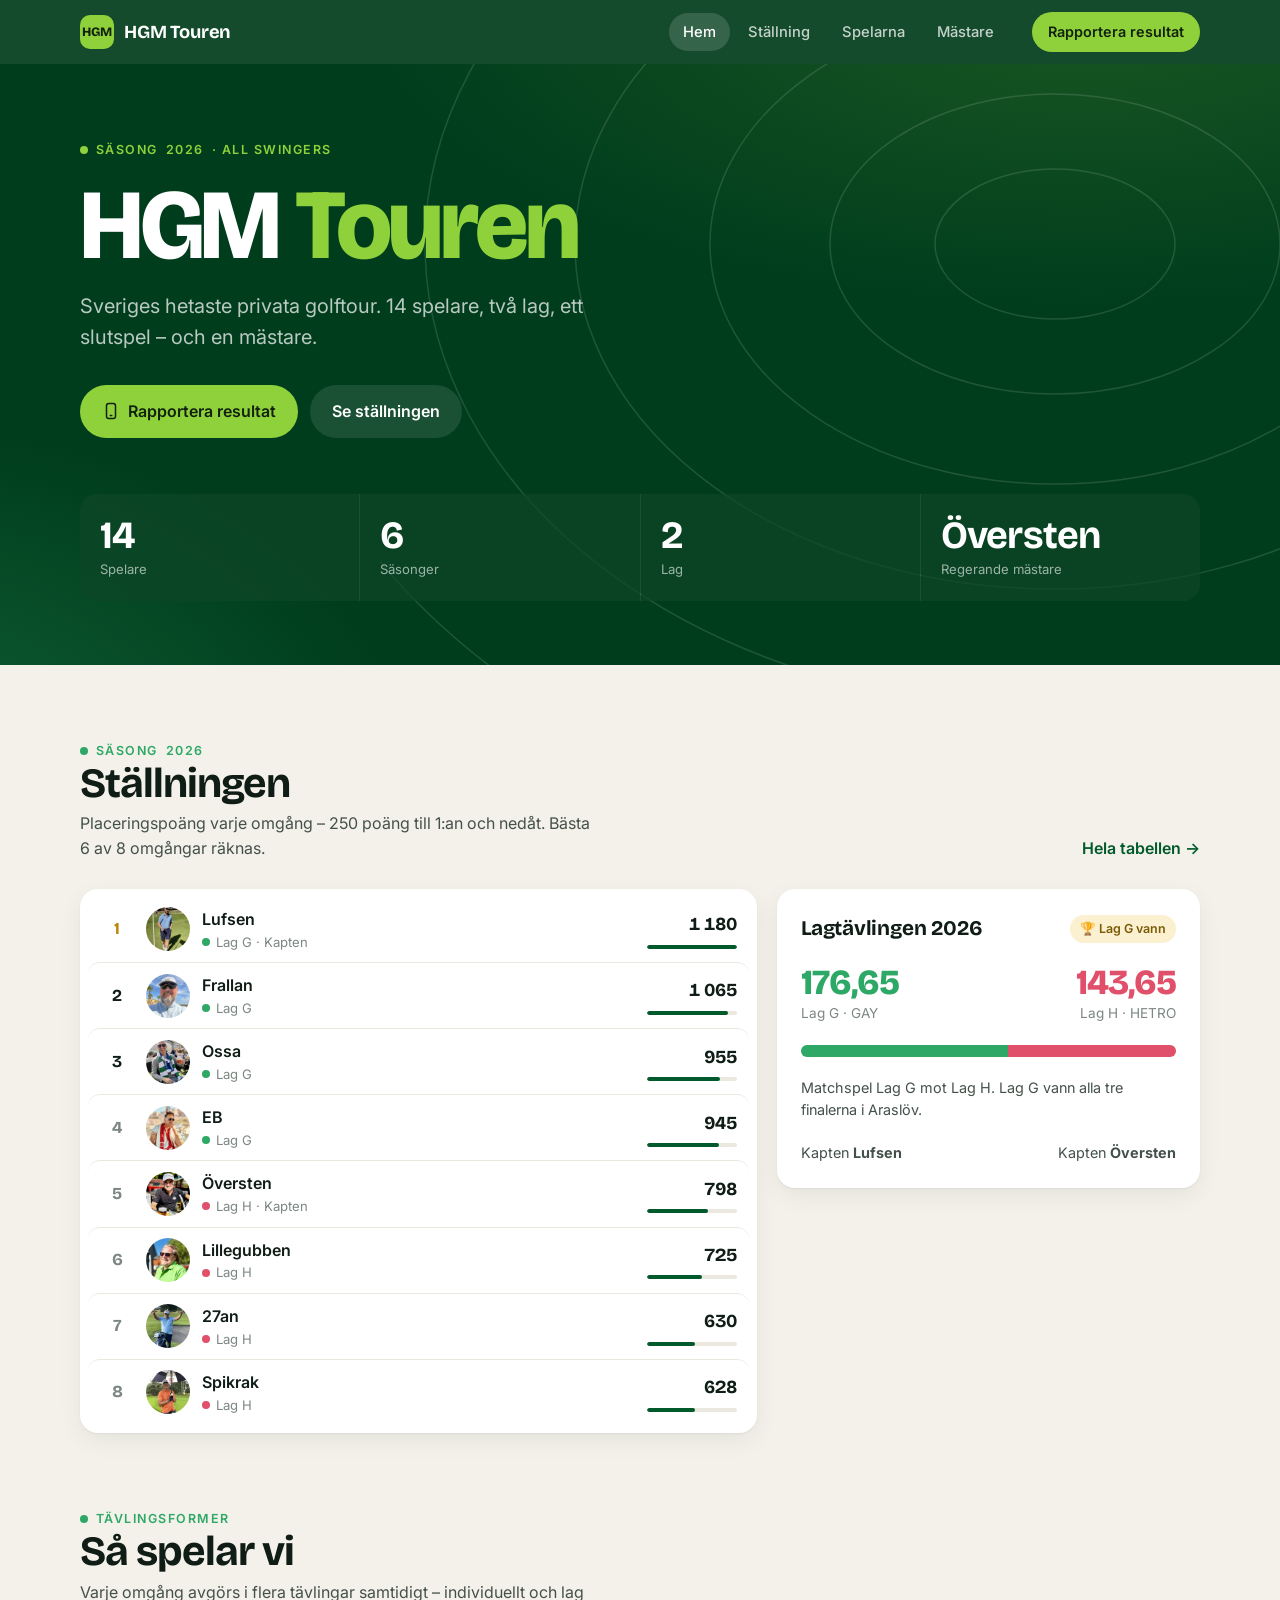
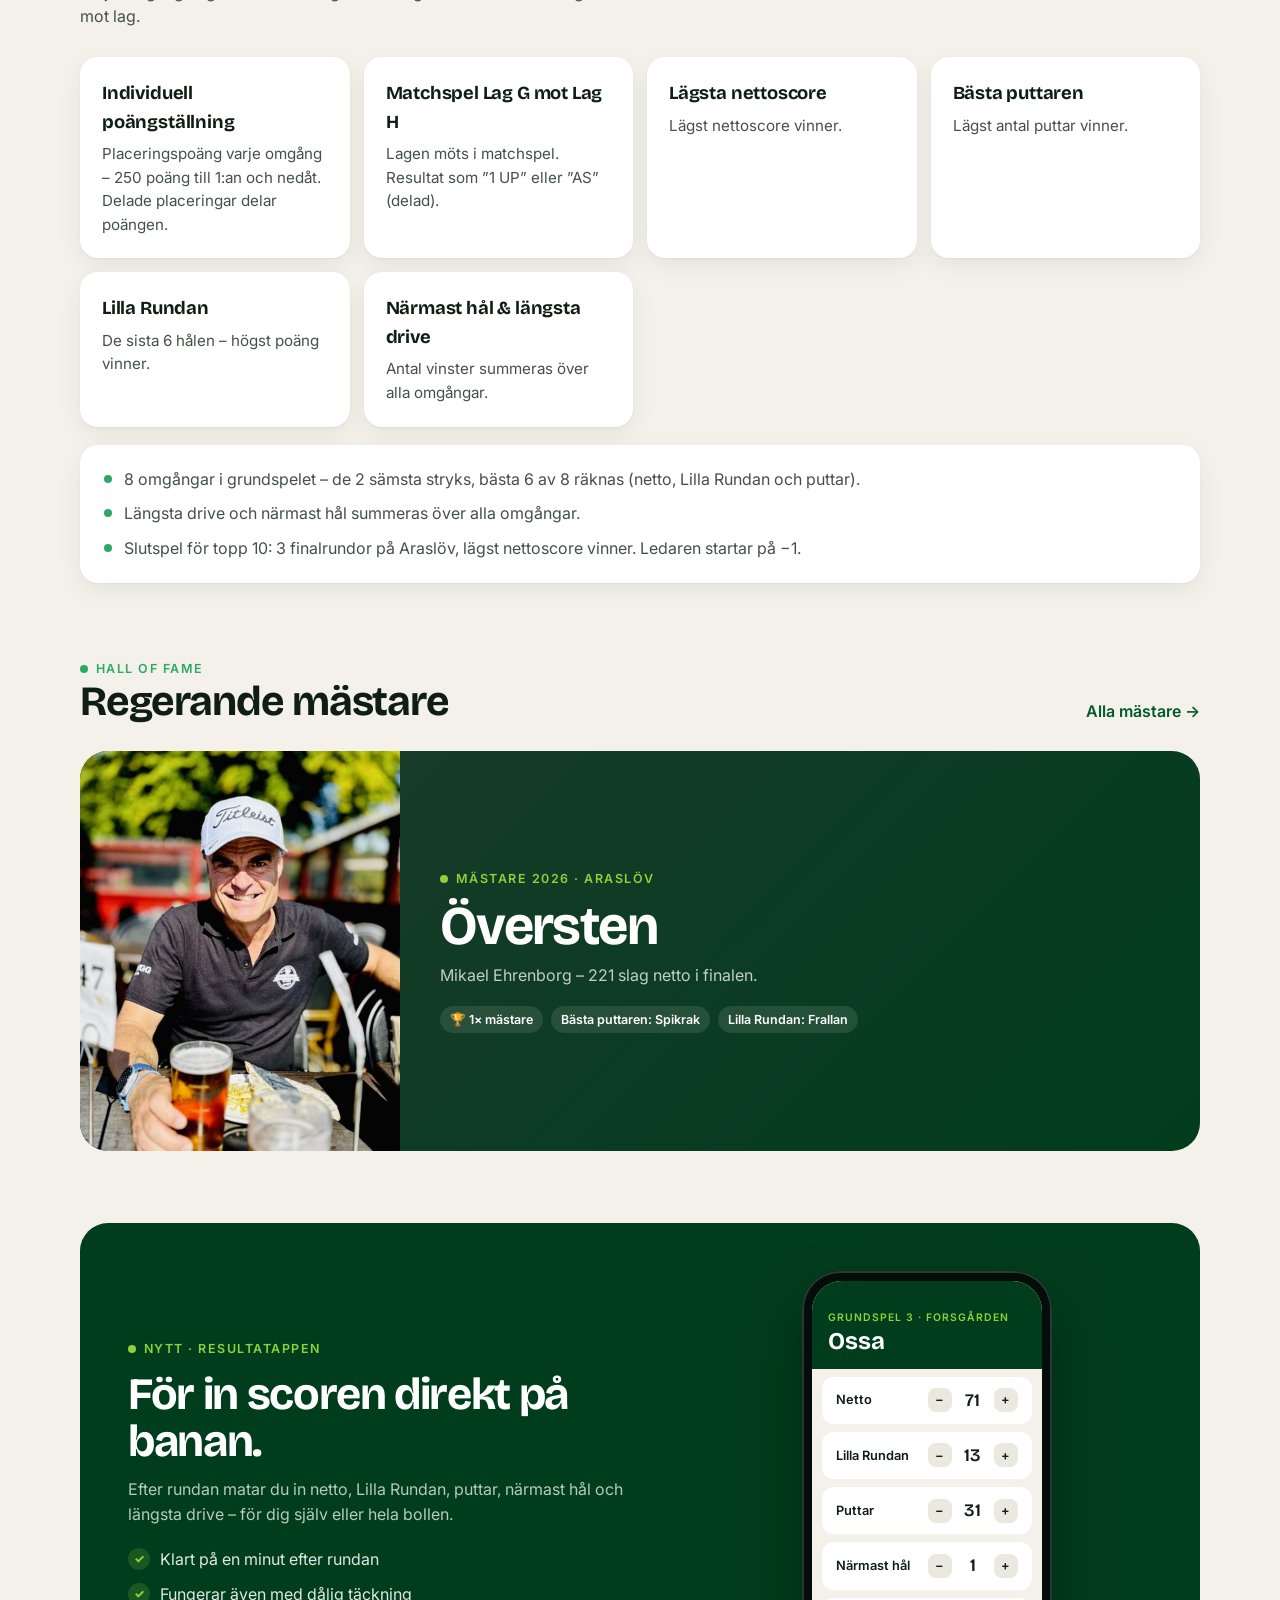
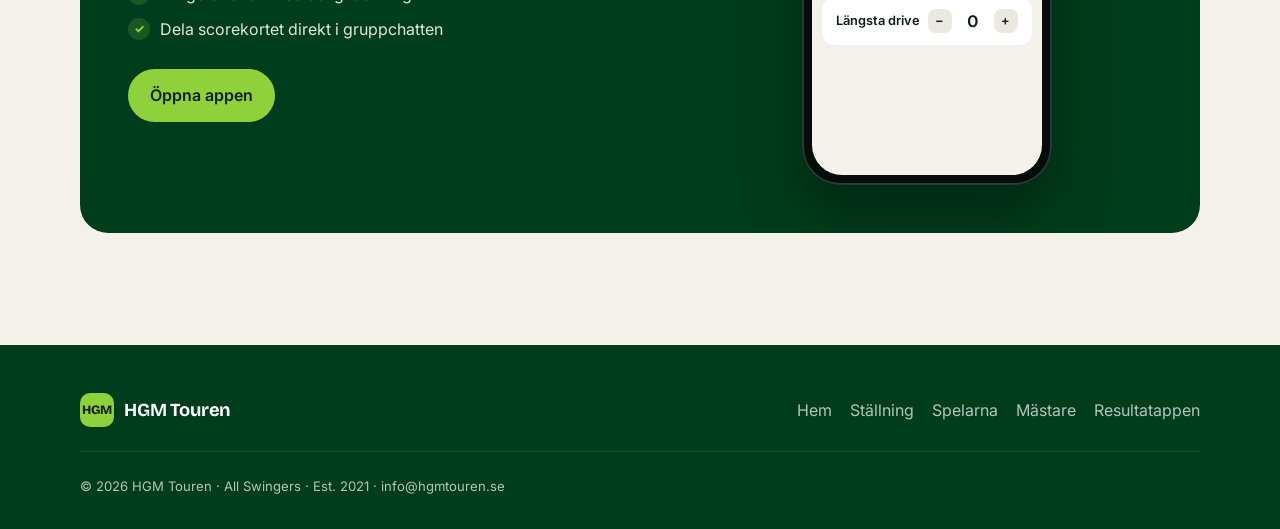
==== commit 85d2394d: "Anpassa till HGM:s riktiga tävlingsformer - Resultatappen rapporterar rundans totaler: netto, Lilla " ====
--- a/index.html
+++ b/index.html
@@ -5,7 +5,7 @@
 <meta name="viewport" content="width=device-width, initial-scale=1, viewport-fit=cover">
 <title>HGM Touren</title>
 <meta name="description" content="HGM Touren – Sveriges hetaste privata golftour. Ställning, spelare, lag och mästare.">
-<meta name="theme-color" content="#0d2a1e">
+<meta name="theme-color" content="#003d1d">
 <link rel="icon" href="assets/img/icon.svg" type="image/svg+xml">
 <link rel="preconnect" href="https://fonts.googleapis.com">
 <link rel="preconnect" href="https://fonts.gstatic.com" crossorigin>
@@ -33,7 +33,7 @@
   <div class="wrap">
     <div class="section-head">
       <div><span class="eyebrow">Säsong <span data-season></span></span><h2>Ställningen</h2>
-      <p>Poängen ackumuleras under hela säsongen. Varje omgång ger poäng baserat på nettoresultat.</p></div>
+      <p>Placeringspoäng varje omgång – 250 poäng till 1:an och nedåt. Bästa 6 av 8 omgångar räknas.</p></div>
       <a class="link-more" href="stallning/">Hela tabellen →</a>
     </div>
     <div class="grid-2">
@@ -42,6 +42,17 @@
         <div class="reveal" data-duel></div>
       </div>
     </div>
+  </div>
+</section>
+
+<section class="section" style="padding-top:0">
+  <div class="wrap">
+    <div class="section-head">
+      <div><span class="eyebrow">Tävlingsformer</span><h2>Så spelar vi</h2>
+      <p>Varje omgång avgörs i flera tävlingar samtidigt – individuellt och lag mot lag.</p></div>
+    </div>
+    <div class="formats-grid" data-formats></div>
+    <ul class="card rules" data-rules></ul>
   </div>
 </section>
 
@@ -61,9 +72,9 @@
       <div>
         <span class="eyebrow">Nytt · Resultatappen</span>
         <h2>För in scoren direkt på banan.</h2>
-        <p>Öppna appen i mobilen, välj spelare och knappa in slagen hål för hål. Netto och poäng räknas ut automatiskt.</p>
+        <p>Efter rundan matar du in netto, Lilla Rundan, puttar, närmast hål och längsta drive – för dig själv eller hela bollen.</p>
         <ul>
-          <li>Hela bollen på samma telefon</li>
+          <li>Klart på en minut efter rundan</li>
           <li>Fungerar även med dålig täckning</li>
           <li>Dela scorekortet direkt i gruppchatten</li>
         </ul>
@@ -71,11 +82,12 @@
       </div>
       <div class="phone" aria-hidden="true">
         <div class="phone-screen">
-          <div class="ps-top"><small>Hål 7 · Par 4 · Index 3</small><b>Araslöv</b></div>
-          <div class="ps-row">Översten<span class="ps-step"><i>−</i><em>4</em><i>+</i></span></div>
-          <div class="ps-row">Lufsen<span class="ps-step"><i>−</i><em>5</em><i>+</i></span></div>
-          <div class="ps-row">Spikrak<span class="ps-step"><i>−</i><em>4</em><i>+</i></span></div>
-          <div class="ps-row">Frallan<span class="ps-step"><i>−</i><em>6</em><i>+</i></span></div>
+          <div class="ps-top"><small>Grundspel 3 · Forsgården</small><b>Ossa</b></div>
+          <div class="ps-row">Netto<span class="ps-step"><i>−</i><em>71</em><i>+</i></span></div>
+          <div class="ps-row">Lilla Rundan<span class="ps-step"><i>−</i><em>13</em><i>+</i></span></div>
+          <div class="ps-row">Puttar<span class="ps-step"><i>−</i><em>31</em><i>+</i></span></div>
+          <div class="ps-row">Närmast hål<span class="ps-step"><i>−</i><em>1</em><i>+</i></span></div>
+          <div class="ps-row">Längsta drive<span class="ps-step"><i>−</i><em>0</em><i>+</i></span></div>
         </div>
       </div>
     </div>
--- a/assets/css/style.css
+++ b/assets/css/style.css
@@ -9,9 +9,9 @@
   --ink-2: #44514a;
   --muted: #7c8781;
   --line: #dcd8cc;
-  --forest: #0d2a1e;
-  --forest-2: #143a2a;
-  --accent: #c8f169;      /* lime – call to action */
+  --forest: #003d1d;
+  --forest-2: #005a2b;
+  --accent: #8fd13a;      /* lime – call to action */
   --accent-ink: #13220f;
   --gold: #e2b64a;
   --team-g: #2ea866;
@@ -40,7 +40,7 @@
 /* ── Navigation ─────────────────────────────── */
 .nav {
   position: sticky; top: 0; z-index: 50;
-  background: rgba(13,42,30,.92);
+  background: rgba(0,61,29,.92);
   backdrop-filter: saturate(1.4) blur(14px);
   -webkit-backdrop-filter: saturate(1.4) blur(14px);
   color: #fff;
@@ -80,7 +80,7 @@
 .hero {
   position: relative; overflow: hidden; color: #fff;
   background:
-    radial-gradient(1200px 500px at 85% -10%, rgba(200,241,105,.18), transparent 60%),
+    radial-gradient(1200px 500px at 85% -10%, rgba(143,209,58,.18), transparent 60%),
     radial-gradient(900px 600px at -10% 120%, rgba(46,168,102,.35), transparent 60%),
     var(--forest);
 }
@@ -111,7 +111,7 @@
 }
 .btn:active { transform: scale(.97); }
 .btn-accent { background: var(--accent); color: var(--accent-ink); }
-.btn-accent:hover { background: #d6f78a; }
+.btn-accent:hover { background: #a4dc5a; }
 .btn-ghost { background: rgba(255,255,255,.1); color: #fff; }
 .btn-ghost:hover { background: rgba(255,255,255,.18); }
 .btn-dark { background: var(--ink); color: #fff; }
@@ -119,7 +119,7 @@
 .btn svg { width: 18px; height: 18px; }
 
 .kpis { display: grid; grid-template-columns: repeat(4, 1fr); gap: 1px; margin-top: 56px; background: rgba(255,255,255,.1); border-radius: var(--radius); overflow: hidden; }
-.kpi { background: rgba(13,42,30,.65); padding: 20px; }
+.kpi { background: rgba(0,61,29,.65); padding: 20px; }
 .kpi b { display: block; font-family: var(--display); font-size: clamp(1.7rem, 4vw, 2.4rem); font-weight: 700; letter-spacing: -.02em; line-height: 1.1; }
 .kpi span { font-size: .82rem; color: rgba(255,255,255,.6); }
 @media (max-width: 640px) { .kpis { grid-template-columns: repeat(2, 1fr); } }
@@ -187,7 +187,7 @@
 .promo p { color: rgba(255,255,255,.72); }
 .promo ul { list-style: none; margin: 20px 0 28px; display: grid; gap: 10px; }
 .promo li { display: flex; gap: 10px; align-items: center; color: rgba(255,255,255,.88); }
-.promo li::before { content: "✓"; width: 22px; height: 22px; border-radius: 50%; display: grid; place-items: center; background: rgba(200,241,105,.18); color: var(--accent); font-size: .75rem; font-weight: 800; flex: none; }
+.promo li::before { content: "✓"; width: 22px; height: 22px; border-radius: 50%; display: grid; place-items: center; background: rgba(143,209,58,.18); color: var(--accent); font-size: .75rem; font-weight: 800; flex: none; }
 .phone {
   justify-self: center; width: 250px; aspect-ratio: 9/18.5; border-radius: 38px; padding: 10px;
   background: #050d09; box-shadow: 0 30px 60px rgba(0,0,0,.35), inset 0 0 0 2px #2a3a32;
@@ -199,7 +199,7 @@
 .ps-row { display: flex; align-items: center; justify-content: space-between; padding: 10px 14px; background: #fff; margin: 8px 10px 0; border-radius: 12px; font-size: .8rem; font-weight: 600; }
 .ps-step { display: flex; align-items: center; gap: 8px; }
 .ps-step i { width: 24px; height: 24px; border-radius: 8px; background: var(--surface-2); display: grid; place-items: center; font-style: normal; }
-.ps-step em { font-style: normal; font-family: var(--display); font-size: 1.1rem; width: 18px; text-align: center; }
+.ps-step em { font-style: normal; font-family: var(--display); font-size: 1.1rem; width: 26px; text-align: center; }
 @media (max-width: 820px) { .promo { grid-template-columns: 1fr; padding: 32px 22px; } .phone { width: 220px; } }
 
 /* ── Spelarkort ─────────────────────────────── */
@@ -272,3 +272,12 @@
 .reveal { opacity: 0; transform: translateY(14px); transition: opacity .6s, transform .6s; }
 .reveal.in { opacity: 1; transform: none; }
 @media (prefers-reduced-motion: reduce) { .reveal { opacity: 1; transform: none; transition: none; } }
+
+/* ── Så spelar vi ───────────────────────────── */
+.formats-grid { display: grid; grid-template-columns: repeat(auto-fill, minmax(260px, 1fr)); gap: 14px; }
+.fmt { padding: 22px; }
+.fmt h3 { font-family: var(--display); font-size: 1.15rem; letter-spacing: -.01em; margin-bottom: 6px; }
+.fmt p { color: var(--ink-2); font-size: .95rem; }
+.rules { margin-top: 18px; padding: 22px 24px; display: grid; gap: 10px; list-style: none; }
+.rules li { display: flex; gap: 12px; color: var(--ink-2); }
+.rules li::before { content: ""; flex: none; width: 8px; height: 8px; margin-top: 8px; border-radius: 50%; background: var(--team-g); }
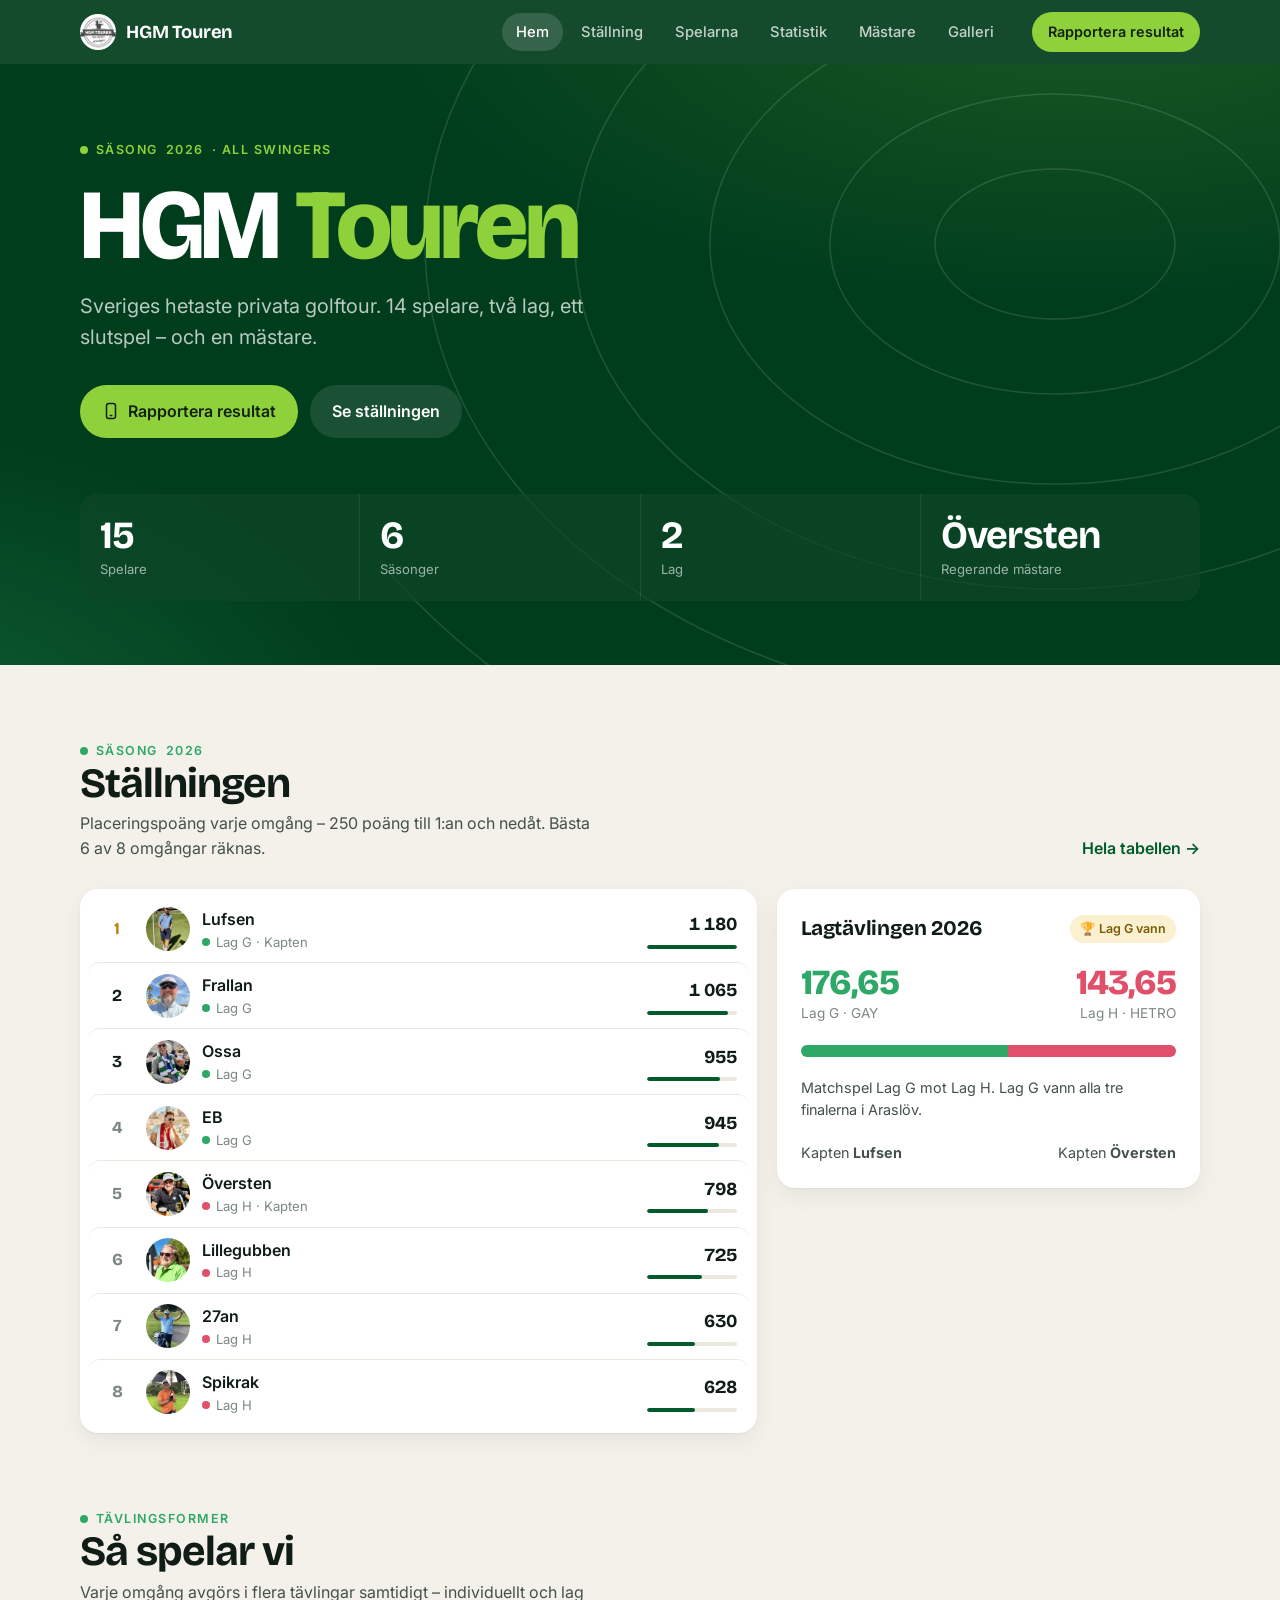
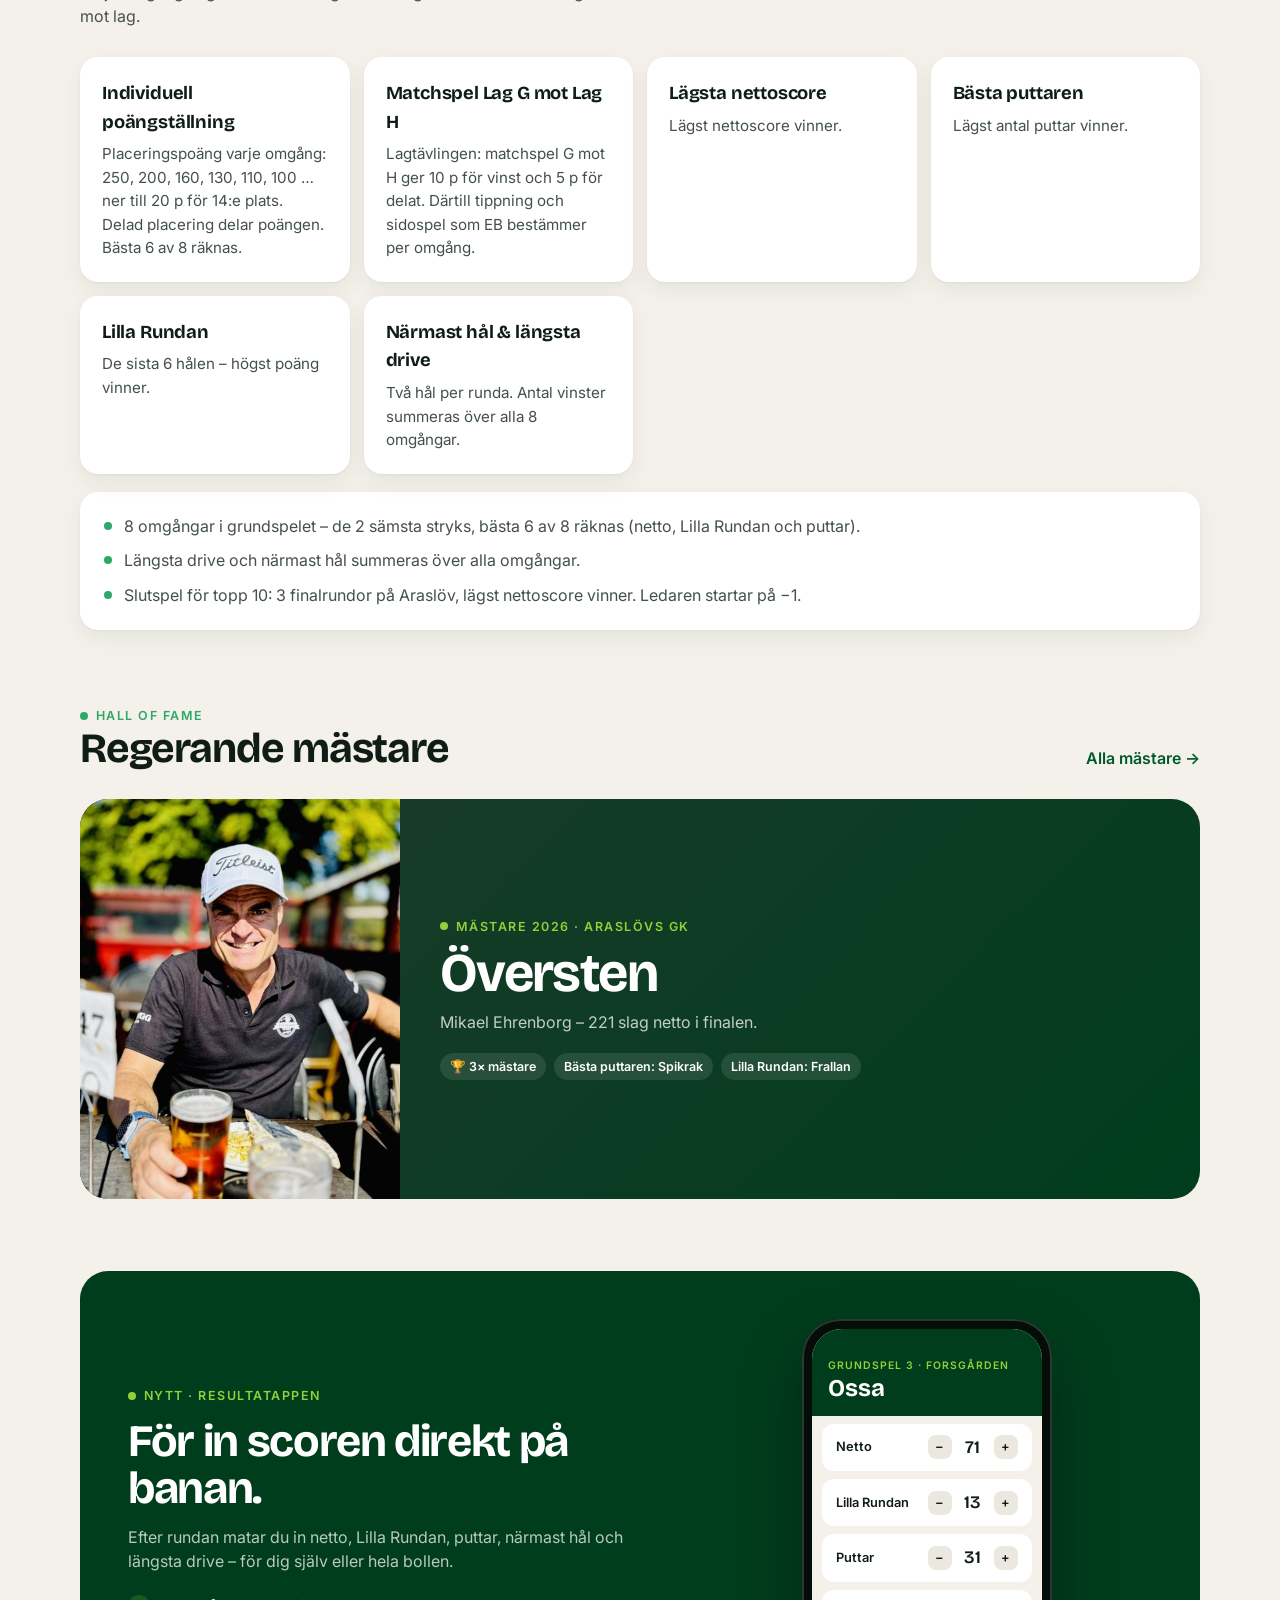
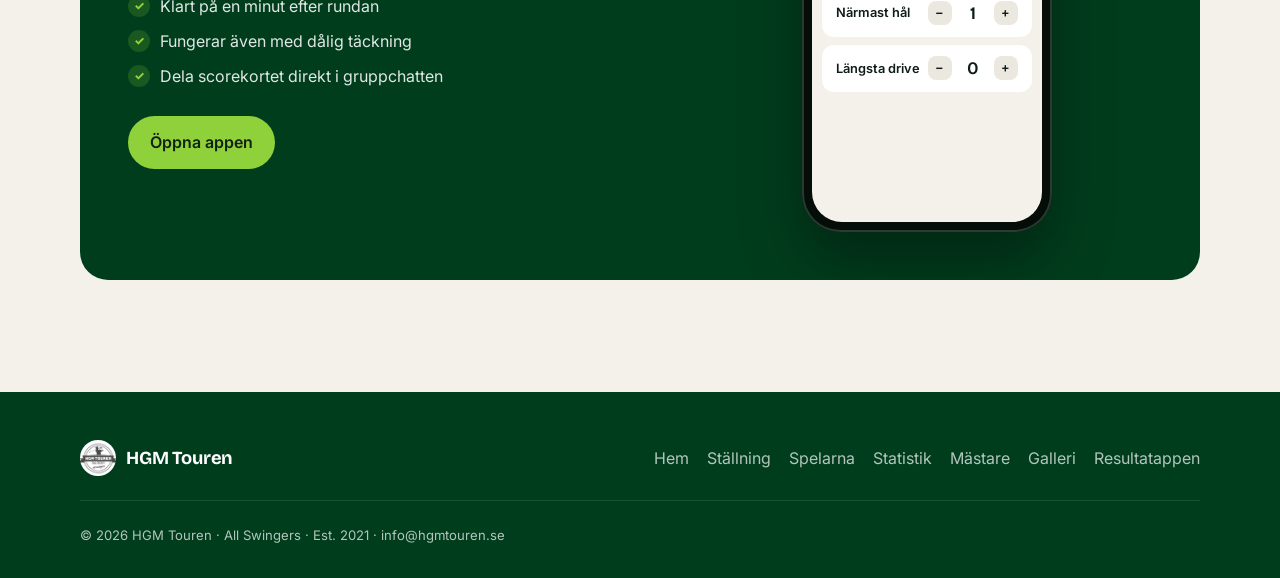
==== commit e1d1fdb9: "Bildgalleri och tydliga sidlänkar - Ny sida Galleri med 34 bilder (2026, tidigare år, 5-årsjubileet)" ====
--- a/index.html
+++ b/index.html
@@ -20,10 +20,10 @@
     <h1>HGM <span>Touren</span></h1>
     <p class="lead">Sveriges hetaste privata golftour. 14 spelare, två lag, ett slutspel – och en mästare.</p>
     <div class="hero-actions">
-      <a class="btn btn-accent" href="app/">
+      <a class="btn btn-accent" href="app/index.html">
         <svg viewBox="0 0 24 24" fill="none" stroke="currentColor" stroke-width="2" stroke-linecap="round" stroke-linejoin="round"><rect x="6" y="2" width="12" height="20" rx="3"/><path d="M11 18h2"/></svg>
         Rapportera resultat</a>
-      <a class="btn btn-ghost" href="stallning/">Se ställningen</a>
+      <a class="btn btn-ghost" href="stallning/index.html">Se ställningen</a>
     </div>
     <div class="kpis" data-kpis></div>
   </div>
@@ -34,7 +34,7 @@
     <div class="section-head">
       <div><span class="eyebrow">Säsong <span data-season></span></span><h2>Ställningen</h2>
       <p>Placeringspoäng varje omgång – 250 poäng till 1:an och nedåt. Bästa 6 av 8 omgångar räknas.</p></div>
-      <a class="link-more" href="stallning/">Hela tabellen →</a>
+      <a class="link-more" href="stallning/index.html">Hela tabellen →</a>
     </div>
     <div class="grid-2">
       <div class="card standings reveal" data-standings-top></div>
@@ -60,7 +60,7 @@
   <div class="wrap">
     <div class="section-head">
       <div><span class="eyebrow">Hall of Fame</span><h2>Regerande mästare</h2></div>
-      <a class="link-more" href="mastare/">Alla mästare →</a>
+      <a class="link-more" href="mastare/index.html">Alla mästare →</a>
     </div>
     <div class="reveal" data-champ-feature></div>
   </div>
@@ -78,7 +78,7 @@
           <li>Fungerar även med dålig täckning</li>
           <li>Dela scorekortet direkt i gruppchatten</li>
         </ul>
-        <a class="btn btn-accent" href="app/">Öppna appen</a>
+        <a class="btn btn-accent" href="app/index.html">Öppna appen</a>
       </div>
       <div class="phone" aria-hidden="true">
         <div class="phone-screen">
--- a/assets/css/style.css
+++ b/assets/css/style.css
@@ -281,3 +281,79 @@
 .rules { margin-top: 18px; padding: 22px 24px; display: grid; gap: 10px; list-style: none; }
 .rules li { display: flex; gap: 12px; color: var(--ink-2); }
 .rules li::before { content: ""; flex: none; width: 8px; height: 8px; margin-top: 8px; border-radius: 50%; background: var(--team-g); }
+
+/* ── Statistik ──────────────────────────────── */
+.stat-grid { display: grid; grid-template-columns: repeat(auto-fill, minmax(320px, 1fr)); gap: 18px; align-items: start; }
+@media (max-width: 480px) { .stat-grid { grid-template-columns: 1fr; } }
+.toplist { padding: 20px 18px 12px; }
+.toplist h3 { font-family: var(--display); font-size: 1.2rem; letter-spacing: -.01em; }
+.toplist > small { color: var(--muted); display: block; margin-bottom: 10px; }
+.tl-row { display: grid; grid-template-columns: 26px 32px 1fr auto; gap: 10px; align-items: center; padding: 7px 4px; border-top: 1px solid var(--surface-2); }
+.tl-row .n { font-family: var(--display); font-weight: 700; color: var(--muted); text-align: center; }
+.tl-row:nth-of-type(1) .n { color: #b8860b; }
+.tl-row img { width: 32px; height: 32px; border-radius: 50%; object-fit: cover; background: var(--surface-2); }
+.tl-row b { font-weight: 600; }
+.tl-row .v { font-family: var(--display); font-weight: 700; font-variant-numeric: tabular-nums; }
+.tl-more { width: 100%; background: none; border: 0; padding: 10px; font: inherit; font-weight: 600; color: var(--forest-2); cursor: pointer; }
+.records { display: grid; grid-template-columns: repeat(auto-fill, minmax(200px, 1fr)); gap: 14px; }
+.rec { padding: 18px; display: flex; flex-direction: column; gap: 6px; }
+.rec small { color: var(--muted); font-size: .78rem; font-weight: 700; letter-spacing: .06em; text-transform: uppercase; }
+.rec b { font-family: var(--display); font-size: 1.8rem; letter-spacing: -.02em; line-height: 1; }
+.rec .who { display: flex; align-items: center; gap: 8px; font-weight: 600; }
+.rec .who img { width: 28px; height: 28px; border-radius: 50%; object-fit: cover; }
+.rec .who span { color: var(--muted); font-weight: 400; font-size: .85rem; }
+.rounds-strip { display: grid; grid-template-columns: repeat(4, 1fr); gap: 10px; }
+@media (max-width: 640px) { .rounds-strip { grid-template-columns: repeat(2, 1fr); } }
+.rw { padding: 14px; }
+.rw small { color: var(--muted); font-weight: 700; font-size: .75rem; letter-spacing: .06em; text-transform: uppercase; }
+.rw b { display: block; font-family: var(--display); font-size: 1.05rem; margin-top: 2px; }
+
+/* ── Spelarprofil (dialog) ──────────────────── */
+.pcard { cursor: pointer; }
+.pcard:focus-visible { outline: 3px solid var(--accent); outline-offset: 2px; }
+.profile-bg { position: fixed; inset: 0; background: rgba(5,15,10,.55); z-index: 80; display: grid; place-items: center; padding: 16px; }
+.profile { background: var(--bg); border-radius: 24px; width: min(720px, 100%); max-height: 92vh; overflow-y: auto; box-shadow: 0 30px 80px rgba(0,0,0,.35); }
+.profile-head { display: flex; gap: 18px; align-items: center; padding: 22px; background: var(--forest); color: #fff; border-radius: 24px 24px 0 0; position: relative; }
+.profile-head img { width: 88px; height: 88px; border-radius: 50%; object-fit: cover; border: 3px solid rgba(255,255,255,.2); }
+.profile-head h3 { font-family: var(--display); font-size: 2rem; letter-spacing: -.02em; line-height: 1; }
+.profile-head small { color: rgba(255,255,255,.7); }
+.profile-close { position: absolute; top: 12px; right: 12px; width: 40px; height: 40px; border-radius: 12px; background: rgba(255,255,255,.12); color: #fff; border: 0; font-size: 1.3rem; cursor: pointer; }
+.profile-body { padding: 20px 22px 24px; display: grid; gap: 18px; }
+.p-kpis { display: grid; grid-template-columns: repeat(4, 1fr); gap: 10px; }
+@media (max-width: 520px) { .p-kpis { grid-template-columns: repeat(2, 1fr); } .profile-head img { width: 64px; height: 64px; } .profile-head h3 { font-size: 1.6rem; } }
+.p-kpi { background: var(--surface); border-radius: 14px; padding: 12px; }
+.p-kpi b { font-family: var(--display); font-size: 1.4rem; display: block; line-height: 1.1; }
+.p-kpi span { font-size: .78rem; color: var(--muted); }
+.p-badges { display: flex; flex-wrap: wrap; gap: 8px; }
+.p-table-wrap { overflow-x: auto; }
+.p-table { width: 100%; border-collapse: collapse; background: var(--surface); border-radius: 14px; overflow: hidden; font-size: .9rem; }
+.p-table th, .p-table td { padding: 9px 8px; text-align: center; border-bottom: 1px solid var(--surface-2); font-variant-numeric: tabular-nums; white-space: nowrap; }
+.p-table th { background: var(--forest-2); color: #fff; font-weight: 600; font-size: .78rem; }
+.p-table td:first-child, .p-table th:first-child { text-align: left; }
+.p-table tr.dns td { color: var(--muted); }
+.p-table tr.win td { background: #eef7e0; font-weight: 700; }
+.p-table tr.final td:first-child { color: #1d4ed8; font-weight: 700; }
+.p-section h4 { font-family: var(--display); font-size: 1.05rem; margin-bottom: 8px; }
+
+.brand-logo { width: 36px; height: 36px; border-radius: 50%; object-fit: cover; background: #fff; }
+[hidden] { display: none !important; }
+.profile-body > * { min-width: 0; }
+.stat-grid { grid-template-columns: repeat(2, minmax(0, 1fr)); }
+@media (max-width: 760px) { .stat-grid { grid-template-columns: 1fr; } }
+
+/* ── Galleri ────────────────────────────────── */
+.gal-sec + .gal-sec { margin-top: 48px; }
+.gal-h { font-family: var(--display); font-size: clamp(1.5rem, 3.6vw, 2rem); letter-spacing: -.02em; margin-bottom: 16px; }
+.gal-h span { font-family: var(--body); font-size: .9rem; font-weight: 500; color: var(--muted); letter-spacing: 0; margin-left: 6px; }
+.gal-grid { columns: 4 220px; column-gap: 12px; }
+.gal-item { display: block; width: 100%; margin: 0 0 12px; padding: 0; border: 0; border-radius: 14px; overflow: hidden; cursor: zoom-in; background: var(--surface-2); break-inside: avoid; }
+.gal-item img { width: 100%; height: auto; transition: transform .35s; }
+.gal-item:hover img { transform: scale(1.03); }
+.gal-item:focus-visible { outline: 3px solid var(--accent); outline-offset: 2px; }
+.lightbox { position: fixed; inset: 0; z-index: 90; background: rgba(4,10,7,.94); display: grid; place-items: center; padding: 56px 12px; }
+.lightbox img { max-width: 100%; max-height: 100%; border-radius: 10px; object-fit: contain; }
+.lb-btn { position: absolute; width: 48px; height: 48px; border-radius: 14px; border: 0; background: rgba(255,255,255,.12); color: #fff; font-size: 1.6rem; cursor: pointer; }
+.lb-prev { left: 12px; top: 50%; transform: translateY(-50%); }
+.lb-next { right: 12px; top: 50%; transform: translateY(-50%); }
+.lb-close { top: calc(env(safe-area-inset-top, 0px) + 10px); right: 12px; font-size: 1.2rem; }
+.lb-count { position: absolute; bottom: calc(env(safe-area-inset-bottom, 0px) + 14px); left: 50%; transform: translateX(-50%); color: rgba(255,255,255,.7); font-size: .9rem; }
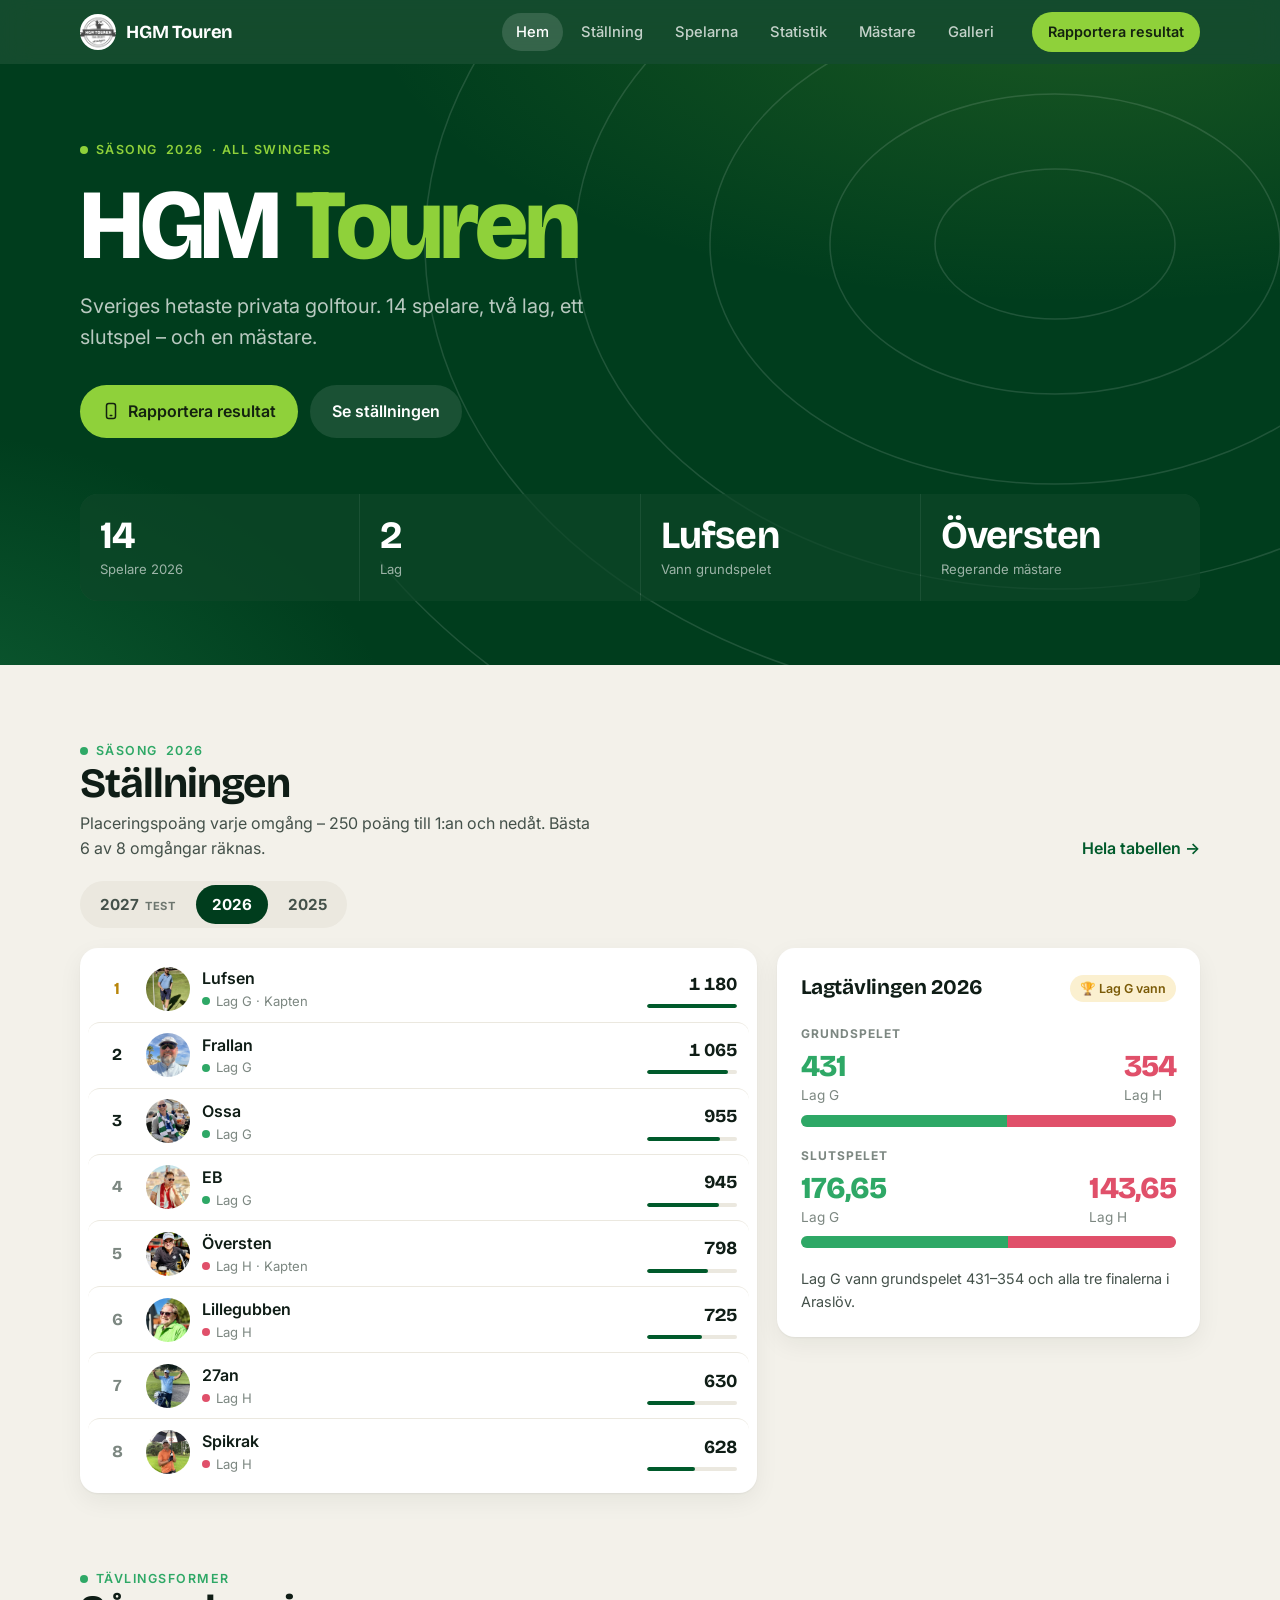
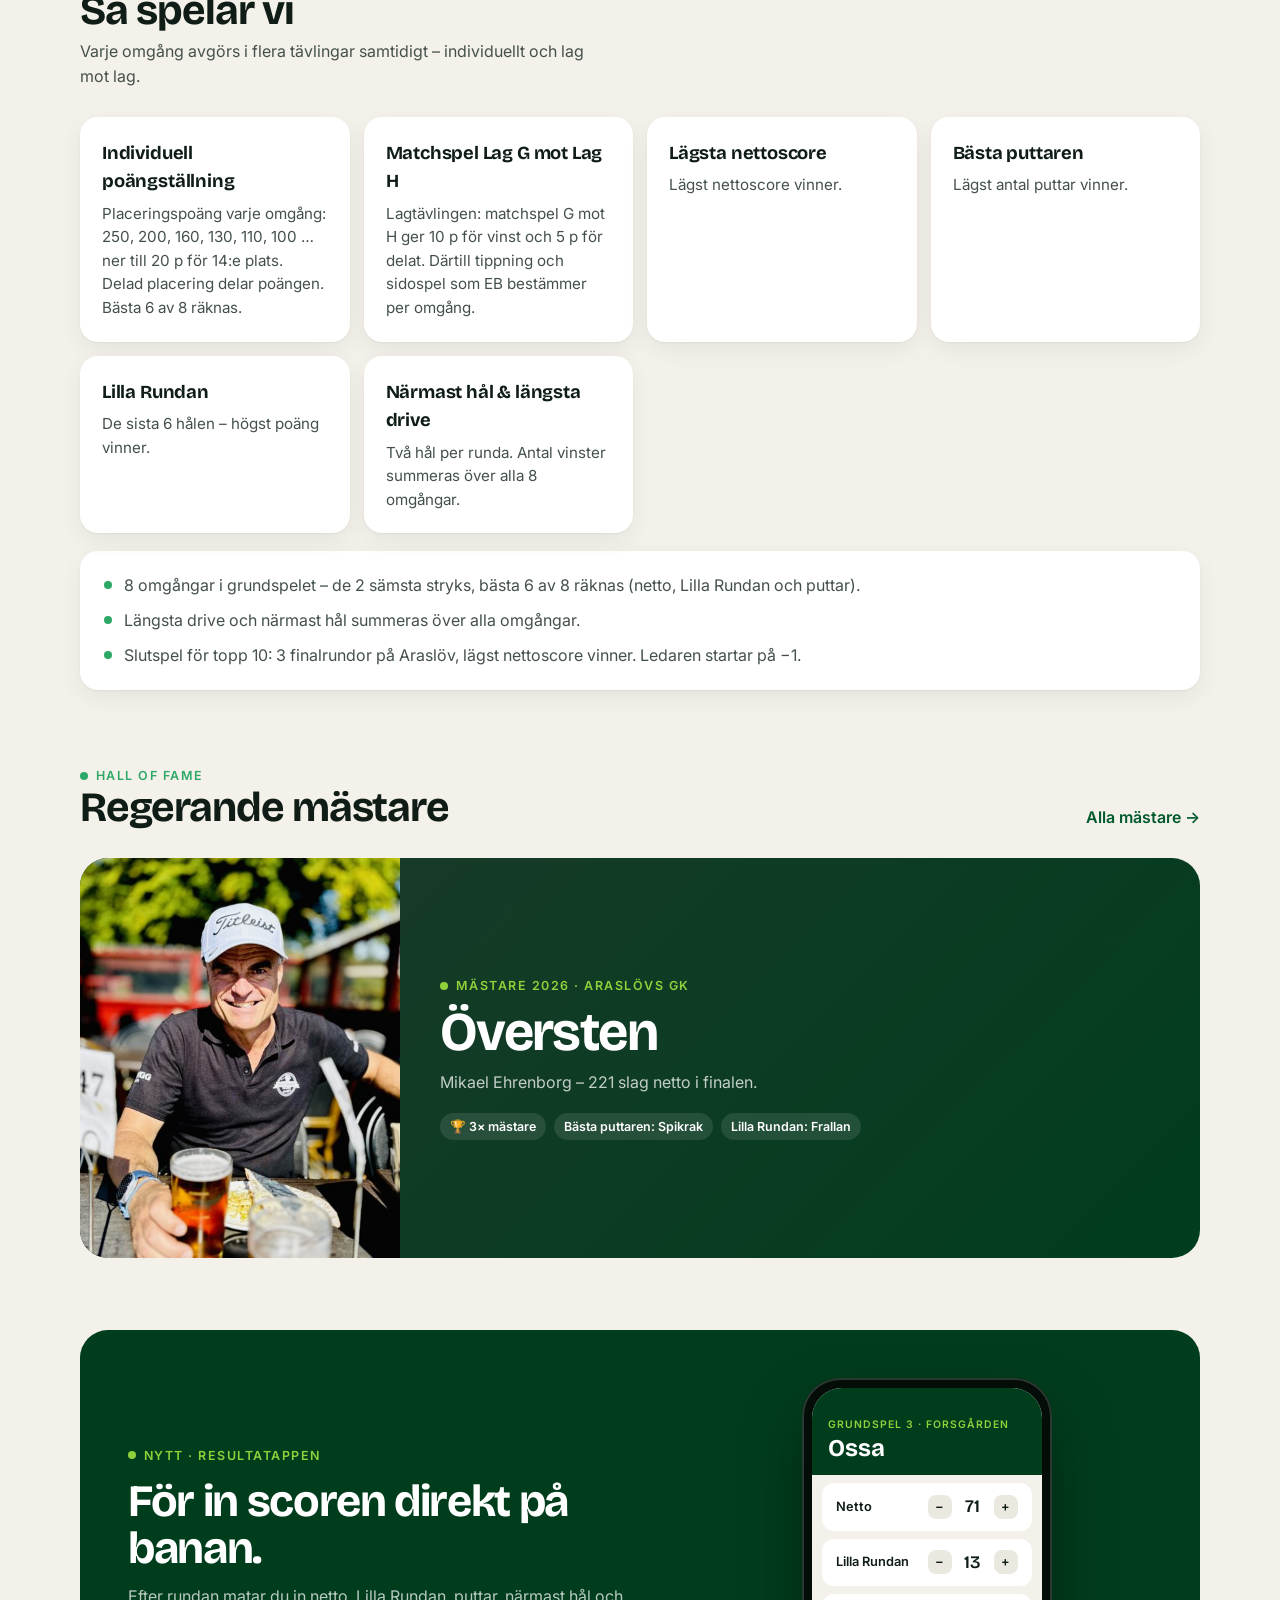
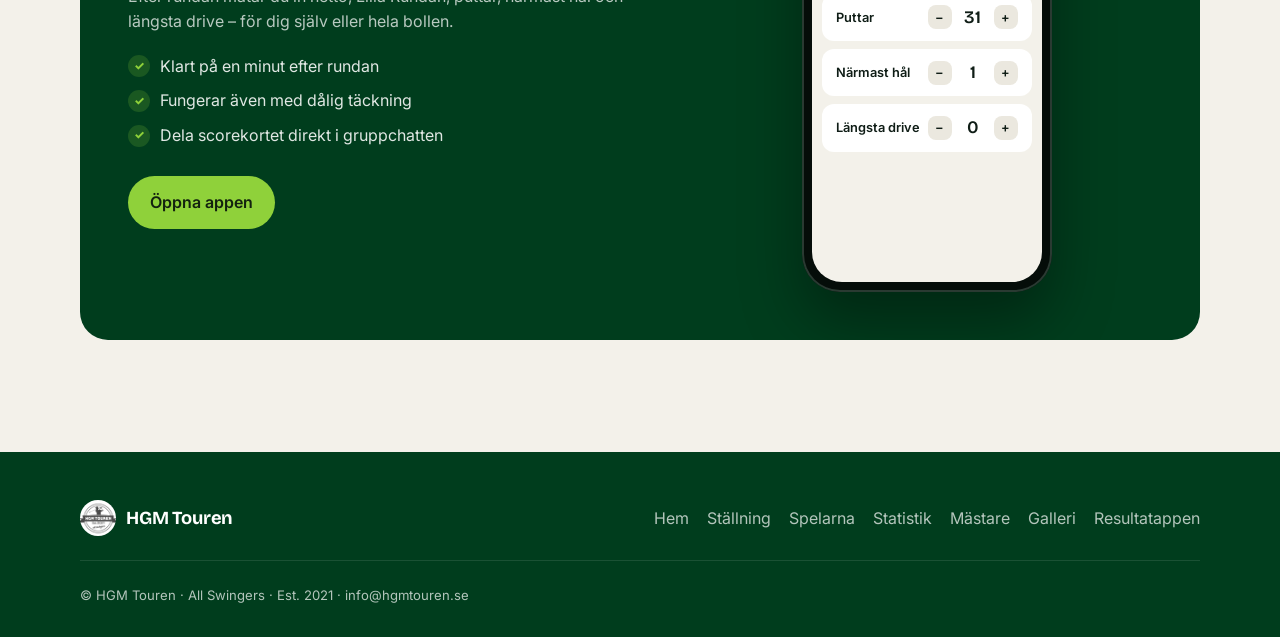
==== commit 728f267c: "Säsonger: 2025, 2026 och testsäsong 2027 - Data per säsong med egna lag, poäng, rundor och sidotävli" ====
--- a/index.html
+++ b/index.html
@@ -36,6 +36,7 @@
       <p>Placeringspoäng varje omgång – 250 poäng till 1:an och nedåt. Bästa 6 av 8 omgångar räknas.</p></div>
       <a class="link-more" href="stallning/index.html">Hela tabellen →</a>
     </div>
+    <div style="margin:-8px 0 20px"><div data-season-switch></div><div data-season-note></div></div>
     <div class="grid-2">
       <div class="card standings reveal" data-standings-top></div>
       <div style="display:grid;gap:20px;align-content:start">
--- a/assets/css/style.css
+++ b/assets/css/style.css
@@ -357,3 +357,35 @@
 .lb-next { right: 12px; top: 50%; transform: translateY(-50%); }
 .lb-close { top: calc(env(safe-area-inset-top, 0px) + 10px); right: 12px; font-size: 1.2rem; }
 .lb-count { position: absolute; bottom: calc(env(safe-area-inset-bottom, 0px) + 14px); left: 50%; transform: translateX(-50%); color: rgba(255,255,255,.7); font-size: .9rem; }
+
+/* ── Säsonger & lagfärger ───────────────────── */
+:root { --team-b: #3b7dd8; }
+.season-switch { display: inline-flex; gap: 4px; padding: 4px; border-radius: 999px; background: rgba(255,255,255,.1); flex-wrap: wrap; }
+.season-switch button { border: 0; background: transparent; color: rgba(255,255,255,.8); font: inherit; font-weight: 700; font-size: .95rem; padding: 8px 16px; border-radius: 999px; cursor: pointer; }
+.season-switch button.on { background: var(--accent); color: var(--accent-ink); }
+.season-switch button em { font-style: normal; font-size: .7rem; font-weight: 700; text-transform: uppercase; letter-spacing: .06em; opacity: .75; margin-left: 2px; }
+.section .season-switch, .light-switch .season-switch { background: var(--surface-2); }
+.section .season-switch button, .light-switch .season-switch button { color: var(--ink-2); }
+.section .season-switch button.on, .light-switch .season-switch button.on { background: var(--forest); color: #fff; }
+.switch-row { margin-top: 24px; }
+.season-note { margin-top: 16px; padding: 12px 16px; border-radius: 14px; background: #fff7e0; color: #6b4e00; font-size: .92rem; }
+.empty-state { display: grid; gap: 4px; padding: 18px 16px; color: var(--ink-2); }
+.empty-state b { color: var(--ink); }
+.empty { color: var(--muted); padding: 8px 4px; }
+.dot.g, .bg-g { background: var(--team-g); } .dot.h, .bg-h { background: var(--team-h); } .dot.b, .bg-b { background: var(--team-b); }
+.c-g { color: var(--team-g); } .c-h { color: var(--team-h); } .c-b { color: var(--team-b); }
+.pcard .tag.g { background: var(--team-g); } .pcard .tag.h { background: var(--team-h); } .pcard .tag.b { background: var(--team-b); }
+.team.c-border-g { border-top: 6px solid var(--team-g); } .team.c-border-h { border-top: 6px solid var(--team-h); } .team.c-border-b { border-top: 6px solid var(--team-b); }
+.teams { grid-template-columns: repeat(auto-fit, minmax(300px, 1fr)); }
+.duel-block { display: grid; gap: 8px; }
+.duel-label { font-size: .75rem; font-weight: 700; letter-spacing: .08em; text-transform: uppercase; color: var(--muted); }
+.duel-scores { display: flex; justify-content: space-between; gap: 10px; flex-wrap: wrap; }
+.duel-scores b { font-family: var(--display); font-size: 1.9rem; font-weight: 800; letter-spacing: -.03em; display: block; line-height: 1; }
+.duel-scores span { font-size: .85rem; color: var(--muted); }
+.duel-bar i { display: block; height: 100%; }
+.hist { display: flex; gap: 8px; flex-wrap: wrap; }
+.hist-chip { display: grid; text-align: left; gap: 0; padding: 8px 14px; border-radius: 12px; border: 1.5px solid var(--line); background: var(--surface); font: inherit; cursor: pointer; color: var(--ink); }
+.hist-chip b { font-family: var(--display); font-size: 1.15rem; }
+.hist-chip span { font-size: .78rem; color: var(--muted); }
+.hist-chip.on { border-color: var(--forest); box-shadow: inset 0 0 0 1px var(--forest); }
+.duel-bar i.bg-g { background: var(--team-g); } .duel-bar i.bg-h { background: var(--team-h); } .duel-bar i.bg-b { background: var(--team-b); }
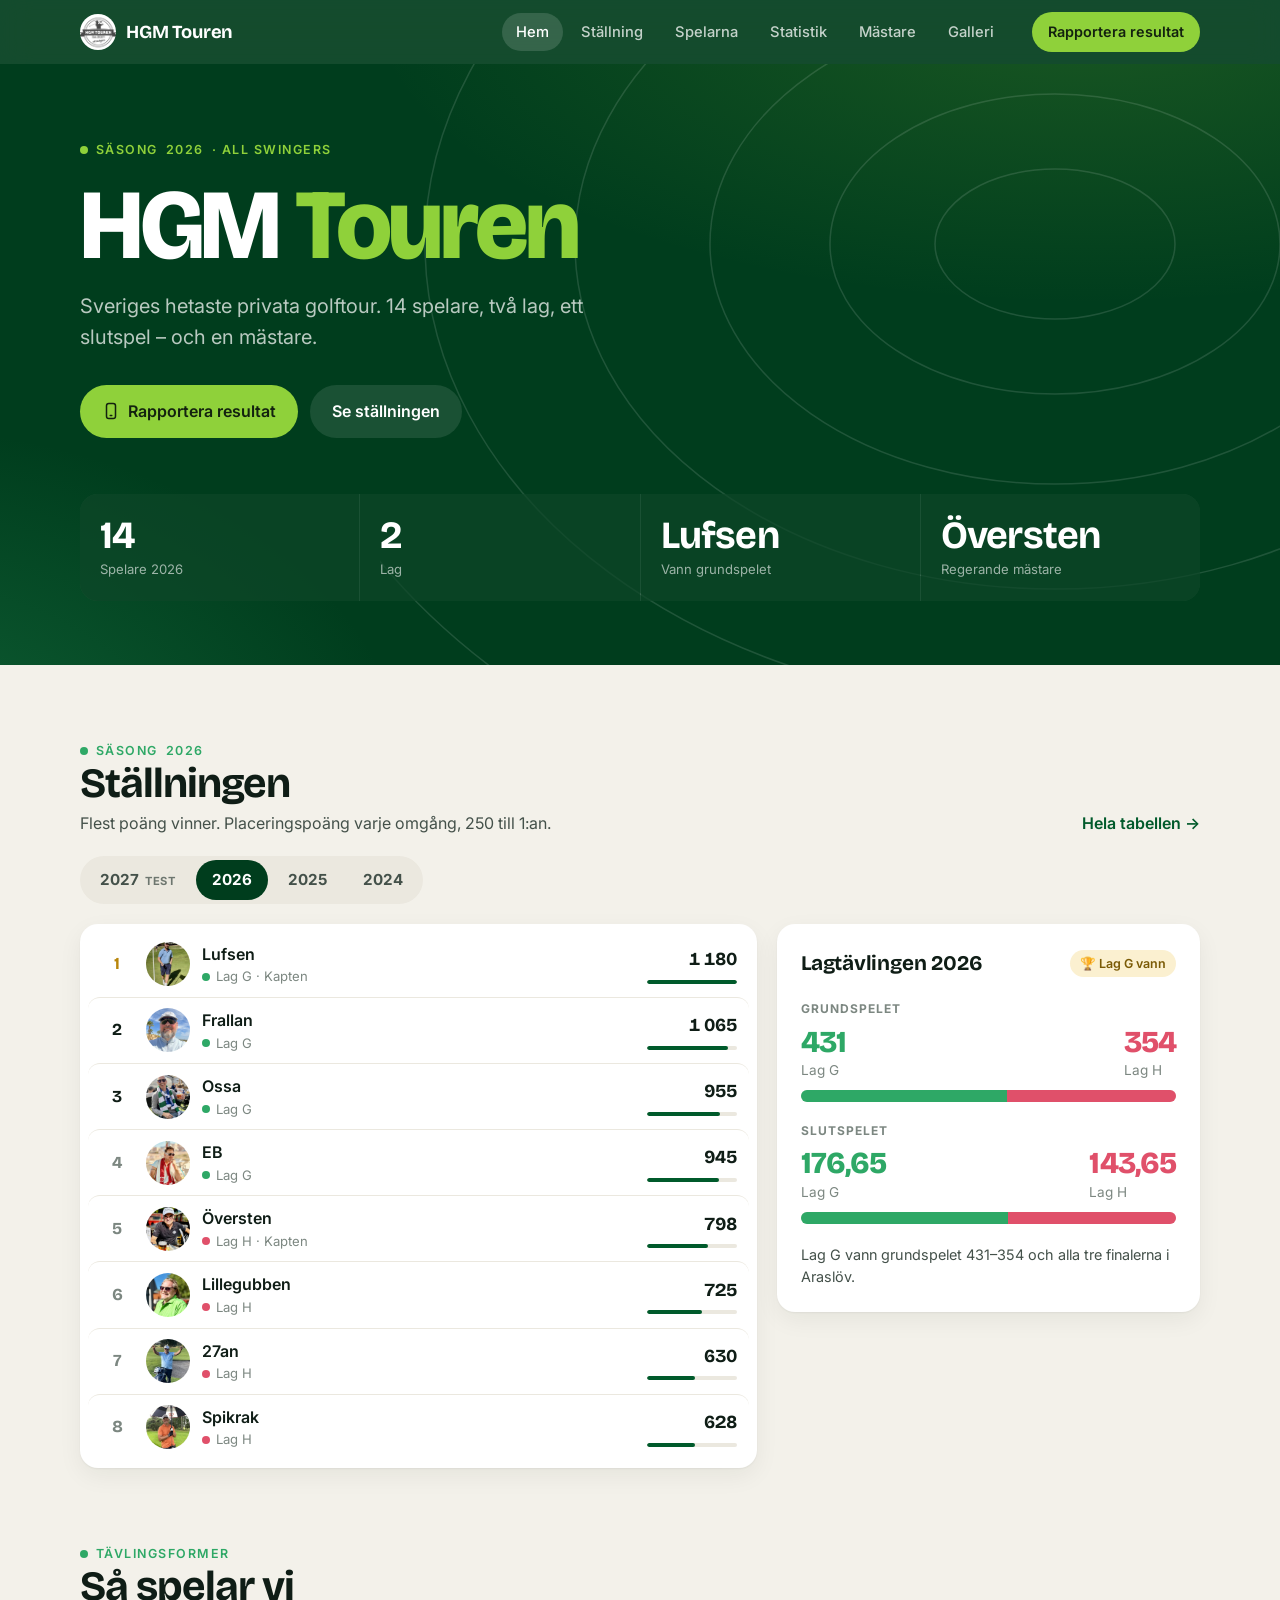
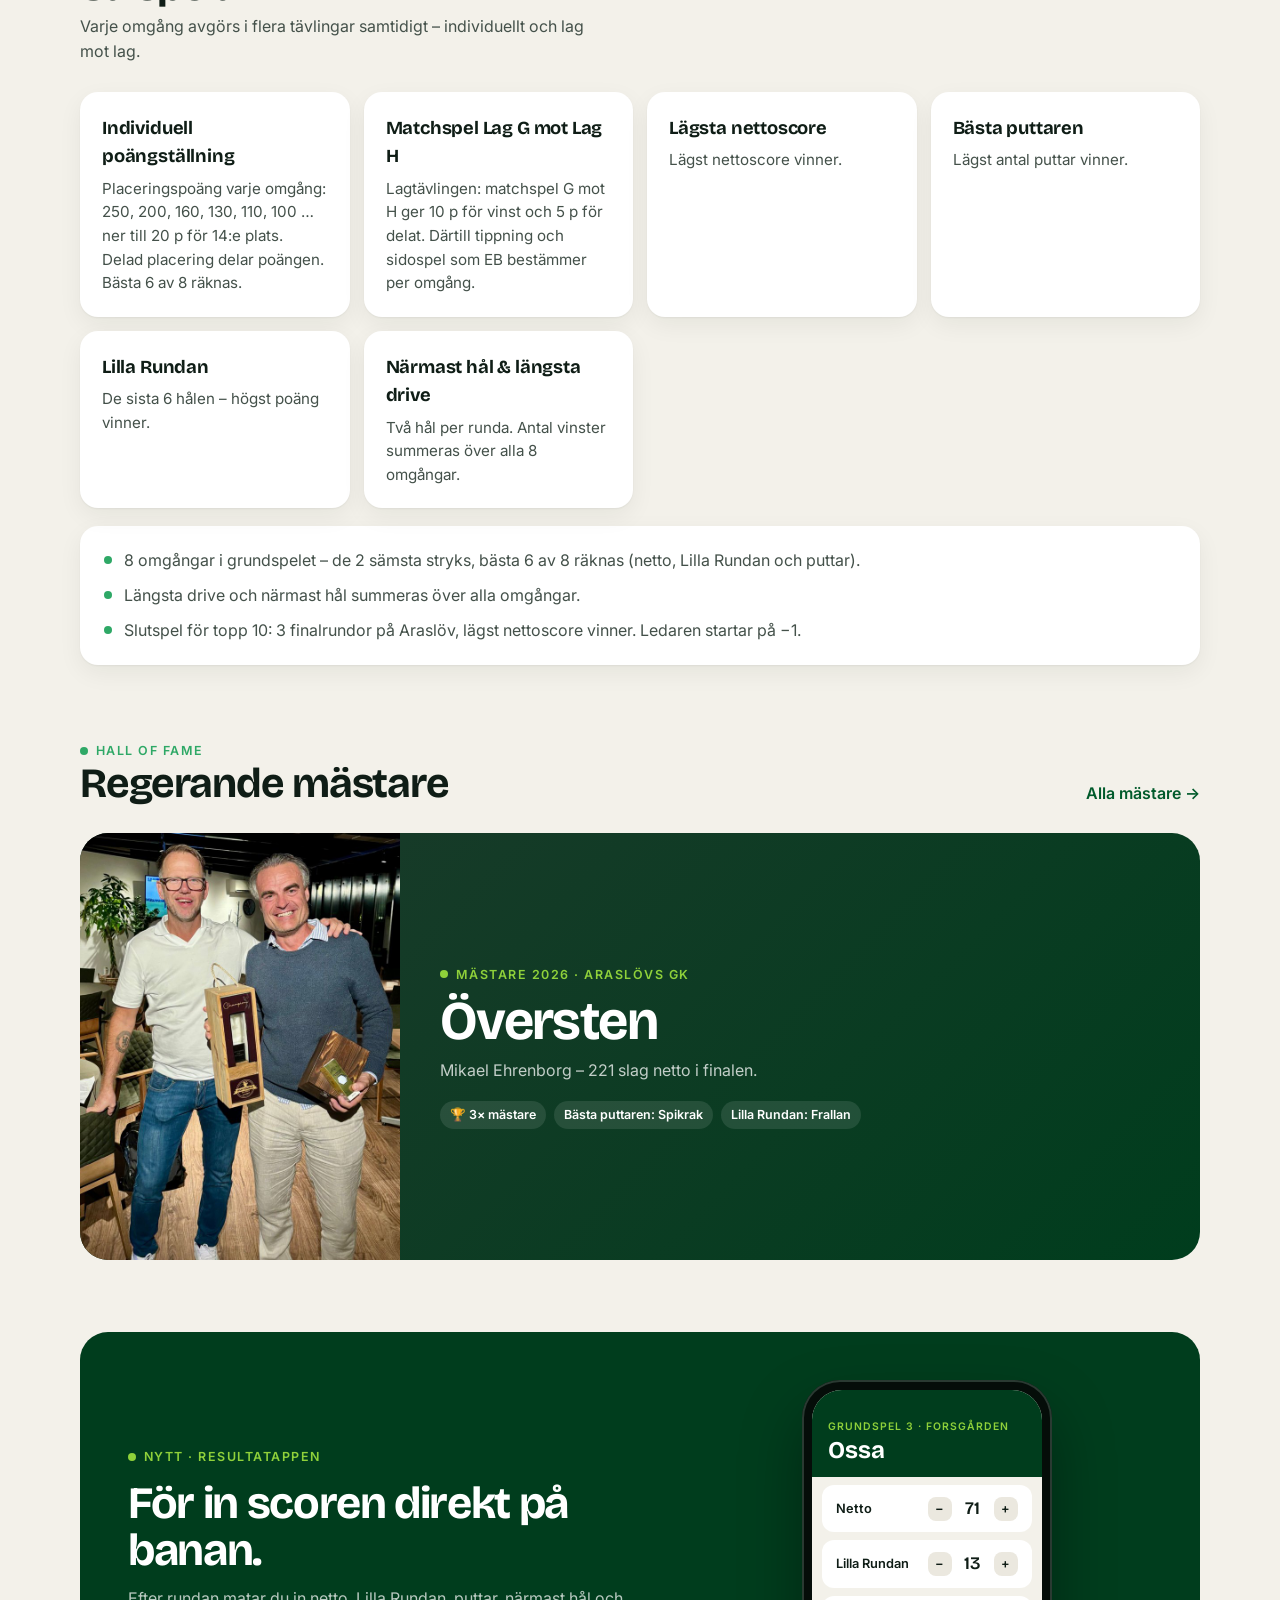
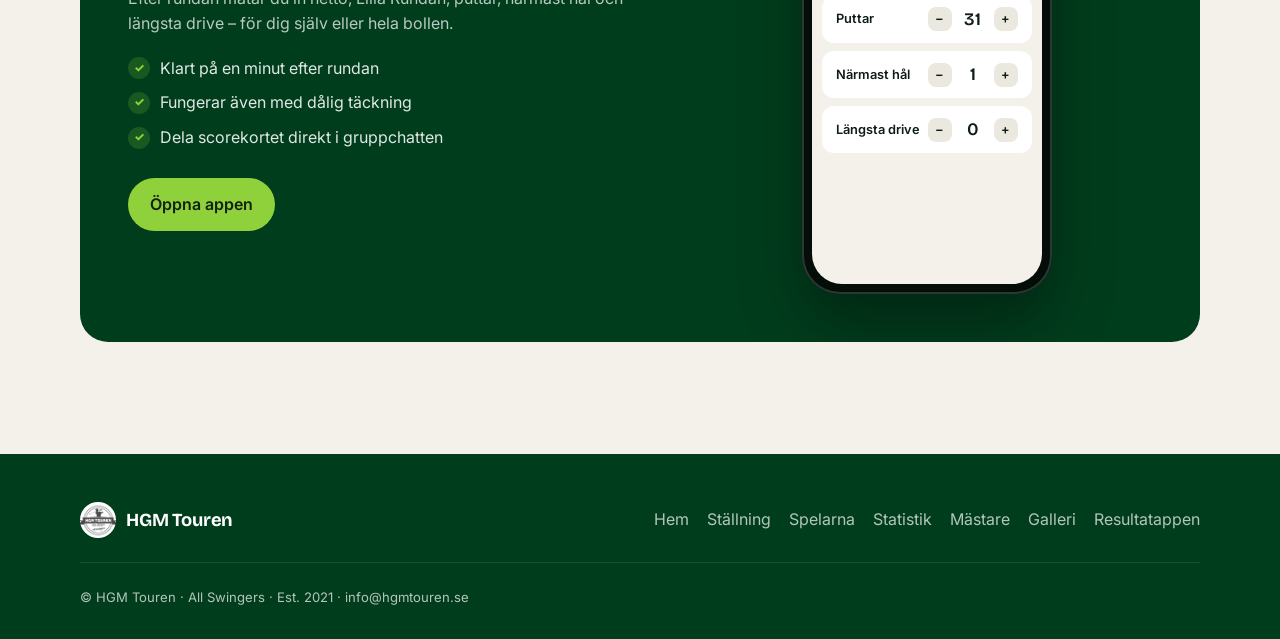
==== commit 8b3b74ca: "Säsong 2024 inläst - Ställning på placeringssumma (lägst vinner), alla 8 omgångar   kontrollerade mo" ====
--- a/index.html
+++ b/index.html
@@ -33,7 +33,7 @@
   <div class="wrap">
     <div class="section-head">
       <div><span class="eyebrow">Säsong <span data-season></span></span><h2>Ställningen</h2>
-      <p>Placeringspoäng varje omgång – 250 poäng till 1:an och nedåt. Bästa 6 av 8 omgångar räknas.</p></div>
+      <p data-scoring-note>Placeringspoäng varje omgång – 250 poäng till 1:an och nedåt. Bästa 6 av 8 omgångar räknas.</p></div>
       <a class="link-more" href="stallning/index.html">Hela tabellen →</a>
     </div>
     <div style="margin:-8px 0 20px"><div data-season-switch></div><div data-season-note></div></div>
--- a/assets/css/style.css
+++ b/assets/css/style.css
@@ -389,3 +389,114 @@
 .hist-chip span { font-size: .78rem; color: var(--muted); }
 .hist-chip.on { border-color: var(--forest); box-shadow: inset 0 0 0 1px var(--forest); }
 .duel-bar i.bg-g { background: var(--team-g); } .duel-bar i.bg-h { background: var(--team-h); } .duel-bar i.bg-b { background: var(--team-b); }
+
+/* ── Slutspelet ─────────────────────────────── */
+.final-meta { color: var(--ink-2); margin: -12px 0 18px; }
+.final-empty { padding: 22px; display: grid; gap: 6px; color: var(--ink-2); }
+.final-empty b { color: var(--ink); }
+.sub-h { font-family: var(--display); font-size: 1.3rem; letter-spacing: -.01em; margin: 32px 0 12px; }
+.final-table td, .final-table th { padding: 10px 8px; }
+.final-table td.fpos { font-family: var(--display); font-weight: 700; color: var(--muted); width: 32px; }
+.final-table tr:first-child + tr td.fpos { color: #b8860b; }
+.final-table td.fname { display: flex; align-items: center; gap: 10px; font-weight: 600; text-align: left; }
+.final-table td.fname img { width: 30px; height: 30px; border-radius: 50%; object-fit: cover; }
+.final-table td.ftot { font-family: var(--display); font-weight: 800; font-size: 1.05rem; }
+.final-table td.best { background: #eef7e0; color: var(--forest); font-weight: 800; }
+.final-table tr[data-profile]:hover td { background: #f8f7f2; }
+.final-foot { color: var(--muted); font-size: .85rem; margin-top: 8px; }
+.rec .who img + img { margin-left: -10px; }
+.fmatches { display: grid; grid-template-columns: repeat(3, minmax(0, 1fr)); gap: 14px; }
+@media (max-width: 820px) { .fmatches { grid-template-columns: 1fr; } }
+.fmatch { padding: 16px 18px; }
+.fm-head { display: flex; justify-content: space-between; align-items: baseline; margin-bottom: 8px; }
+.fm-head b { font-family: var(--display); font-size: 1.1rem; }
+.fm-head span { font-family: var(--display); font-weight: 700; font-variant-numeric: tabular-nums; }
+.fm-row { display: grid; grid-template-columns: 1fr auto 1fr; gap: 8px; align-items: center; padding: 7px 0; border-top: 1px solid var(--surface-2); font-size: .95rem; }
+.fm-row span { display: flex; align-items: center; gap: 6px; color: var(--ink-2); }
+.fm-row span.r { justify-content: flex-end; }
+.fm-row span.win { color: var(--ink); font-weight: 700; }
+.fm-row em { font-style: normal; font-size: .75rem; color: var(--muted); text-transform: uppercase; letter-spacing: .05em; }
+
+/* ── Omgångsresultat ────────────────────────── */
+.rw-btn { text-align: left; border: 0; font: inherit; color: inherit; cursor: pointer; display: grid; gap: 2px; transition: transform .15s, box-shadow .15s; }
+.rw-btn:hover { transform: translateY(-2px); box-shadow: 0 2px 4px rgba(15,29,22,.06), 0 12px 28px rgba(15,29,22,.1); }
+.rw-btn:focus-visible { outline: 3px solid var(--accent); outline-offset: 2px; }
+.rw-course { font-size: .82rem; color: var(--ink-2); }
+.rw-more { font-size: .8rem; font-weight: 600; color: var(--forest-2); margin-top: 4px; }
+.round-head { display: block; padding-right: 64px; }
+.round-head h3 { margin: 4px 0; }
+.round-nav { display: flex; justify-content: space-between; gap: 10px; }
+.round-nav .btn { flex: 1; padding: 12px; font-size: .92rem; }
+.round-nav .btn[disabled] { opacity: .4; cursor: default; }
+.final-table td.fname .dot { margin-left: 2px; }
+.dot { flex: none; }
+@media (max-width: 560px) {
+  .final-table td, .final-table th { padding: 8px 4px; font-size: .85rem; }
+  .final-table td.fname { gap: 6px; }
+  .final-table td.fname img { width: 24px; height: 24px; }
+  .profile-body { padding: 16px 12px 20px; }
+}
+
+/* ── Vinnare av grundspelet ─────────────────── */
+.gw-grid { display: grid; grid-template-columns: repeat(3, minmax(0, 1fr)); gap: 14px; }
+@media (max-width: 900px) { .gw-grid { grid-template-columns: repeat(2, minmax(0, 1fr)); } }
+@media (max-width: 520px) { .gw-grid { grid-template-columns: 1fr; } }
+.gw { display: flex; align-items: center; gap: 14px; padding: 14px; border: 0; font: inherit; color: inherit; text-align: left; cursor: pointer; transition: transform .15s, box-shadow .15s; }
+.gw:hover { transform: translateY(-2px); box-shadow: 0 2px 4px rgba(15,29,22,.06), 0 12px 28px rgba(15,29,22,.1); }
+.gw:focus-visible { outline: 3px solid var(--accent); outline-offset: 2px; }
+.gw img { width: 72px; height: 72px; border-radius: 16px; object-fit: cover; flex: none; }
+.gw small { display: block; color: var(--muted); font-size: .75rem; font-weight: 700; letter-spacing: .06em; text-transform: uppercase; }
+.gw b { display: block; font-family: var(--display); font-size: 1.35rem; letter-spacing: -.01em; line-height: 1.15; }
+.gw-res { font-size: .88rem; color: var(--ink-2); }
+.gw-res strong { font-family: var(--display); color: var(--forest-2); font-size: 1rem; }
+
+/* ── Vår historia ───────────────────────────── */
+.tl-rich { display: grid; grid-template-columns: 300px 1fr; gap: 0; padding: 0; overflow: hidden; }
+.tl-img { width: 100%; height: 100%; min-height: 240px; object-fit: cover; }
+.tl-body { padding: 24px 26px; display: flex; flex-direction: column; gap: 8px; }
+.tl-rich .yr { font-size: 2.2rem; }
+.tl-season { font-size: .78rem; font-weight: 700; letter-spacing: .08em; text-transform: uppercase; color: var(--muted); margin-top: -6px; }
+.tl-rich h4 { font-size: 1.35rem; margin: 2px 0 0; }
+.tl-rich p { max-width: 68ch; }
+.tl-facts { display: flex; flex-wrap: wrap; gap: 8px; margin-top: 6px; }
+.tl-facts span { background: var(--surface-2); border-radius: 10px; padding: 6px 10px; font-weight: 600; font-size: .9rem; }
+.tl-facts small { display: block; font-size: .68rem; font-weight: 700; letter-spacing: .06em; text-transform: uppercase; color: var(--muted); }
+@media (max-width: 720px) { .tl-rich { grid-template-columns: 1fr; } .tl-img { min-height: 0; aspect-ratio: 16/10; } .tl-body { padding: 18px; } }
+.tl-media { position: relative; min-height: 240px; }
+.tl-media img { position: absolute; inset: 0; width: 100%; height: 100%; object-fit: cover; }
+@media (max-width: 720px) { .tl-media { min-height: 0; aspect-ratio: 16/10; } }
+.p-hint { color: var(--muted); font-size: .85rem; margin: -4px 0 10px; }
+.hist-chip.on { background: var(--forest); border-color: var(--forest); color: #fff; box-shadow: none; }
+.hist-chip.on span { color: rgba(255,255,255,.75); }
+.final-chip b { color: #1d4ed8; }
+.final-chip.on b { color: #fff; }
+.p-season-label { font-family: var(--display); font-weight: 700; font-size: 1.05rem; padding: 10px 14px; border-radius: 12px; background: var(--surface-2); }
+.p-season-label.flash { animation: flash 1.2s ease-out; }
+@keyframes flash { 0% { background: var(--accent); } 100% { background: var(--surface-2); } }
+@media (prefers-reduced-motion: reduce) { .p-season-label.flash { animation: none; } }
+
+/* ── Hall of Fame ───────────────────────────── */
+.title-count { display: flex; flex-wrap: wrap; gap: 8px; }
+.tc { display: inline-flex; align-items: center; gap: 8px; background: var(--surface); border-radius: 999px; padding: 4px 12px 4px 4px; font-weight: 600; box-shadow: var(--shadow); }
+.tc img { width: 28px; height: 28px; border-radius: 50%; object-fit: cover; }
+.tc b { font-family: var(--display); color: #a77b06; }
+.hof-grid { display: grid; grid-template-columns: repeat(3, minmax(0, 1fr)); gap: 20px; }
+@media (max-width: 900px) { .hof-grid { grid-template-columns: repeat(2, minmax(0, 1fr)); gap: 14px; } }
+@media (max-width: 480px) { .hof-grid { grid-template-columns: 1fr; } }
+.hof { position: relative; border-radius: 22px; overflow: hidden; background: var(--forest); color: #fff; cursor: pointer; box-shadow: 0 2px 6px rgba(0,0,0,.08), 0 18px 40px rgba(0,40,20,.18); transition: transform .2s; }
+.hof:hover { transform: translateY(-4px); }
+.hof:focus-visible { outline: 3px solid var(--accent); outline-offset: 3px; }
+.hof-img { aspect-ratio: 3 / 4; overflow: hidden; }
+.hof-img img { width: 100%; height: 100%; object-fit: cover; object-position: center top; transition: transform .5s; }
+.hof:hover .hof-img img { transform: scale(1.04); }
+.hof::after { content: ""; position: absolute; inset: 0; background: linear-gradient(180deg, transparent 40%, rgba(0,30,14,.55) 62%, rgba(0,30,14,.96)); pointer-events: none; }
+.hof-body { position: absolute; left: 0; right: 0; bottom: 0; z-index: 1; padding: 18px 20px 20px; display: grid; gap: 2px; }
+.hof-year { font-family: var(--display); font-weight: 800; font-size: 2.6rem; line-height: 1; letter-spacing: -.04em; color: var(--gold); }
+.hof h3 { font-family: var(--display); font-size: 1.7rem; letter-spacing: -.02em; line-height: 1.05; margin-top: 4px; }
+.hof small { color: rgba(255,255,255,.7); }
+.hof-meta { display: flex; flex-wrap: wrap; gap: 6px; margin-top: 8px; }
+.hof-meta span { background: rgba(255,255,255,.14); backdrop-filter: blur(6px); border-radius: 999px; padding: 4px 10px; font-size: .8rem; font-weight: 600; }
+.hof p { color: rgba(255,255,255,.8); font-size: .88rem; margin-top: 6px; }
+.hof-pill { position: absolute; top: 14px; right: 14px; z-index: 1; background: var(--gold); color: #3a2a00; font-weight: 800; font-size: .78rem; padding: 6px 12px; border-radius: 999px; box-shadow: 0 4px 14px rgba(0,0,0,.25); }
+.hof-current { box-shadow: 0 0 0 3px var(--gold), 0 18px 40px rgba(0,40,20,.25); }
+@media (max-width: 480px) { .hof-img { aspect-ratio: 4 / 5; } }
